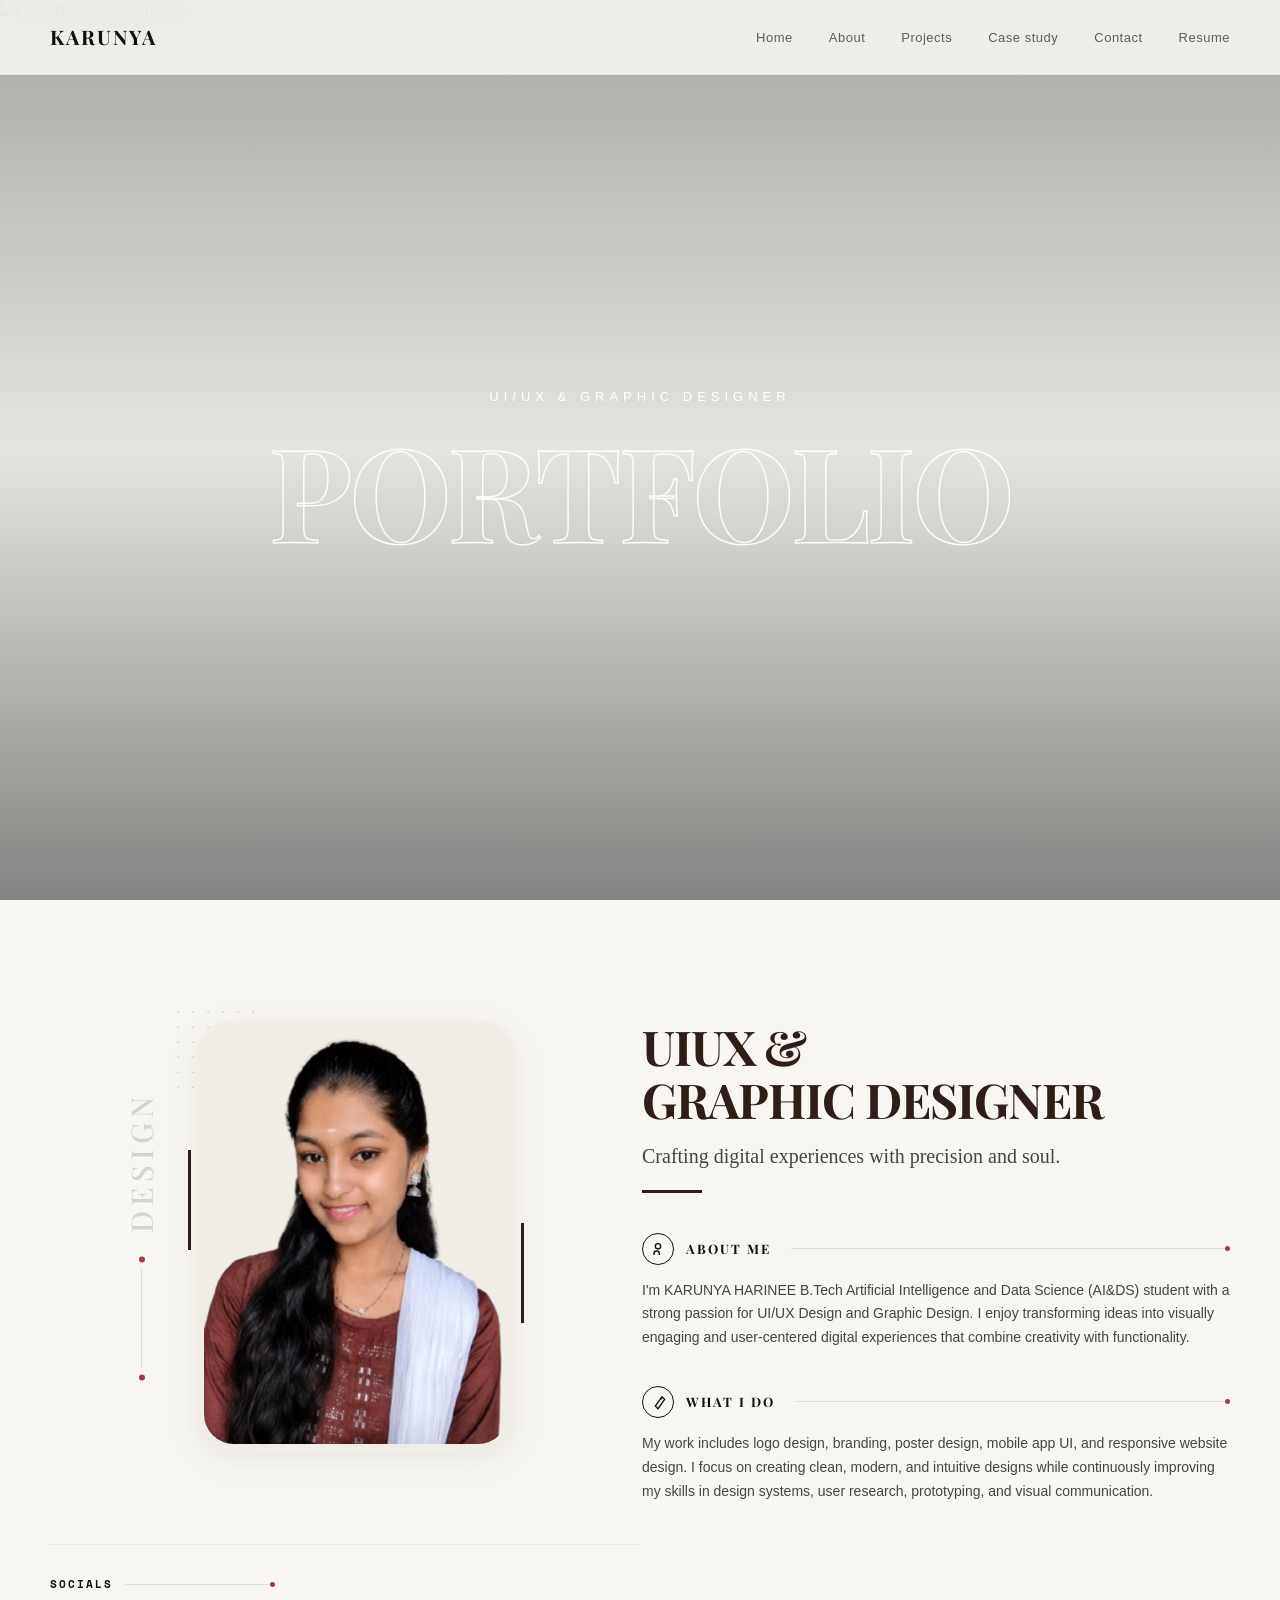
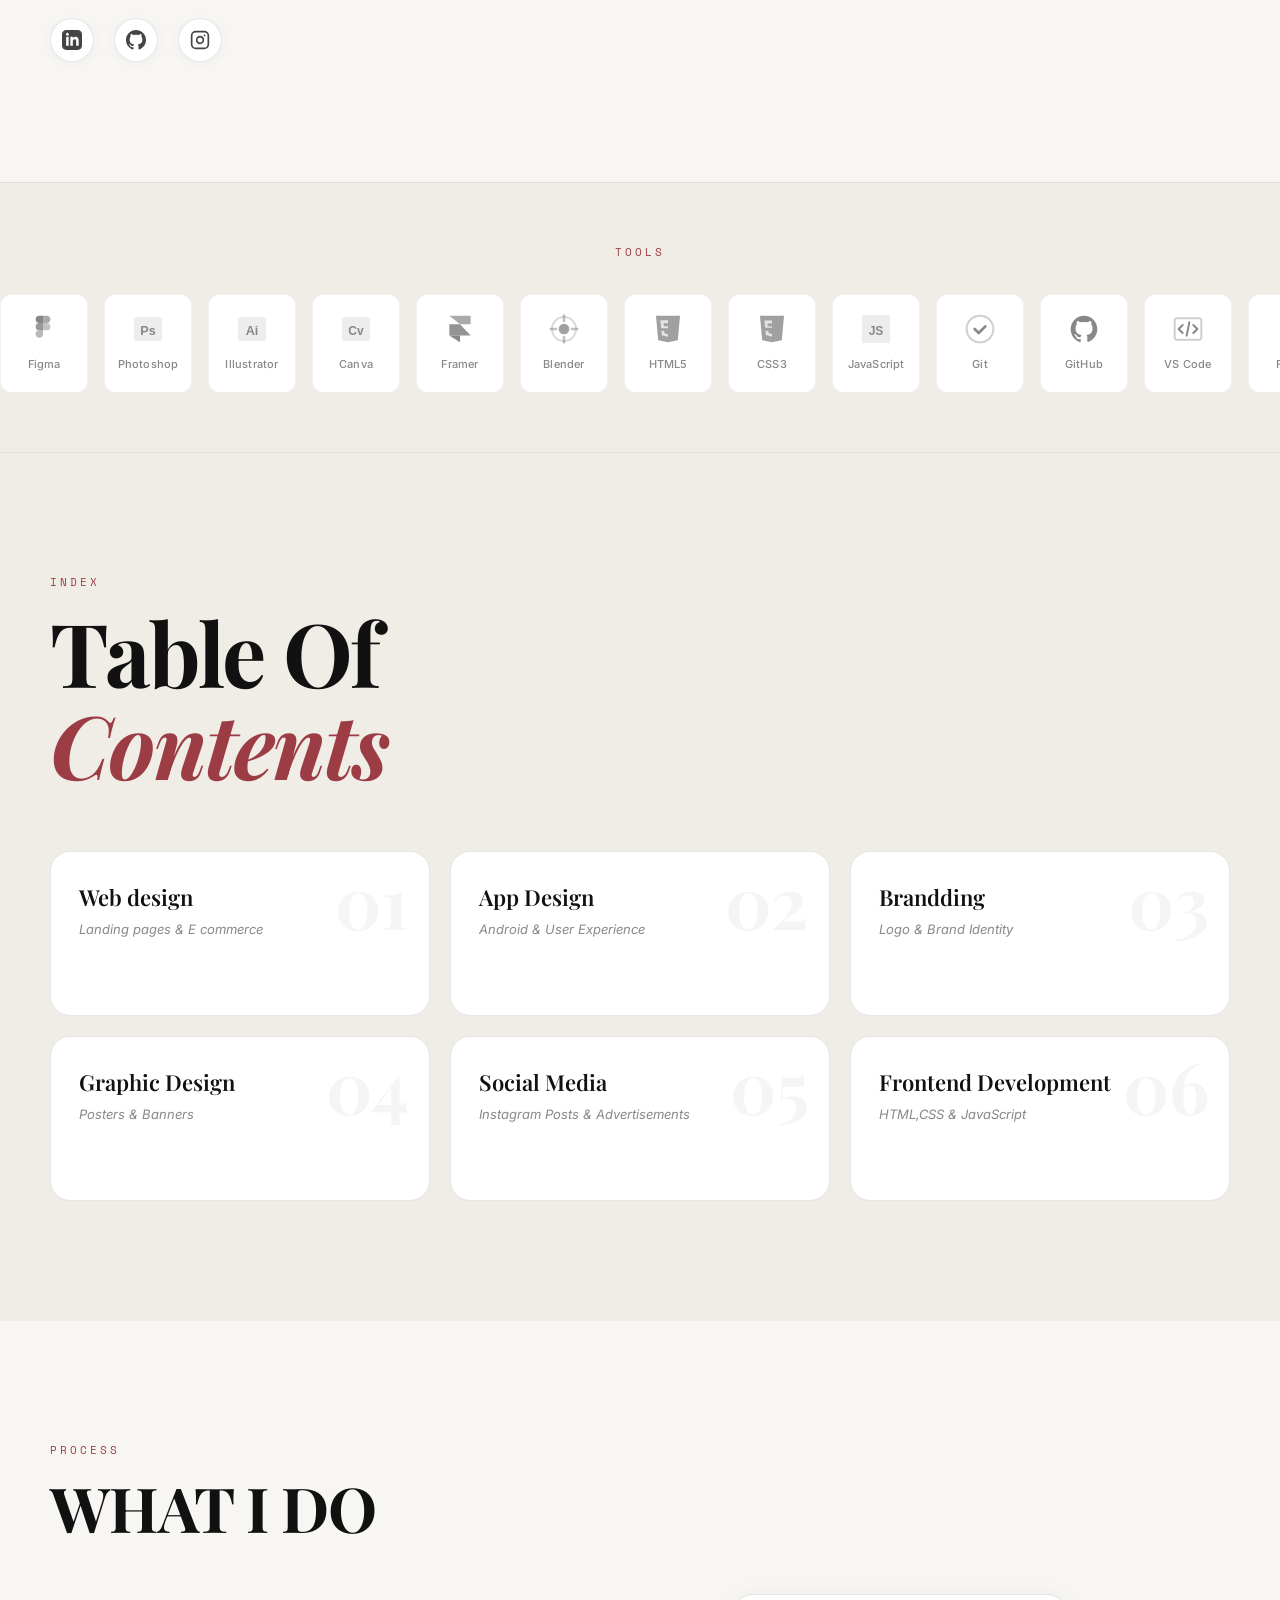
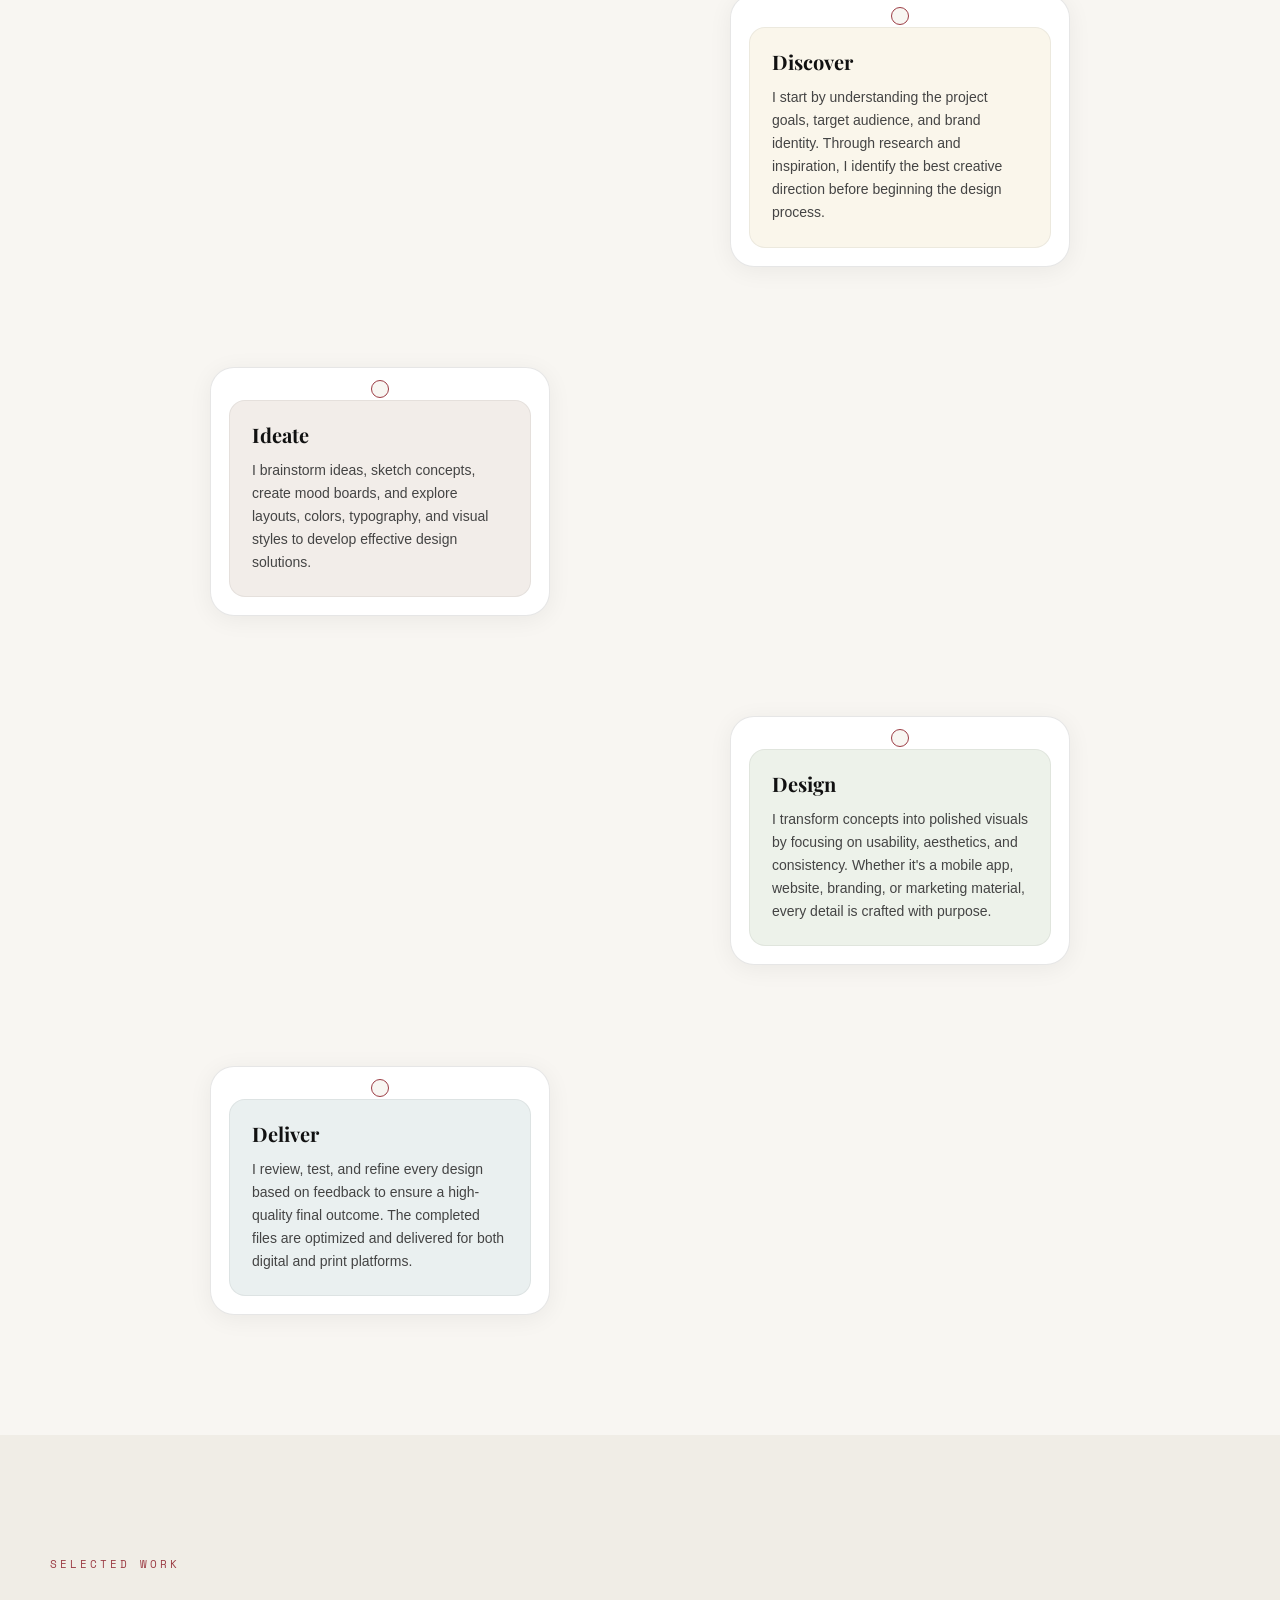
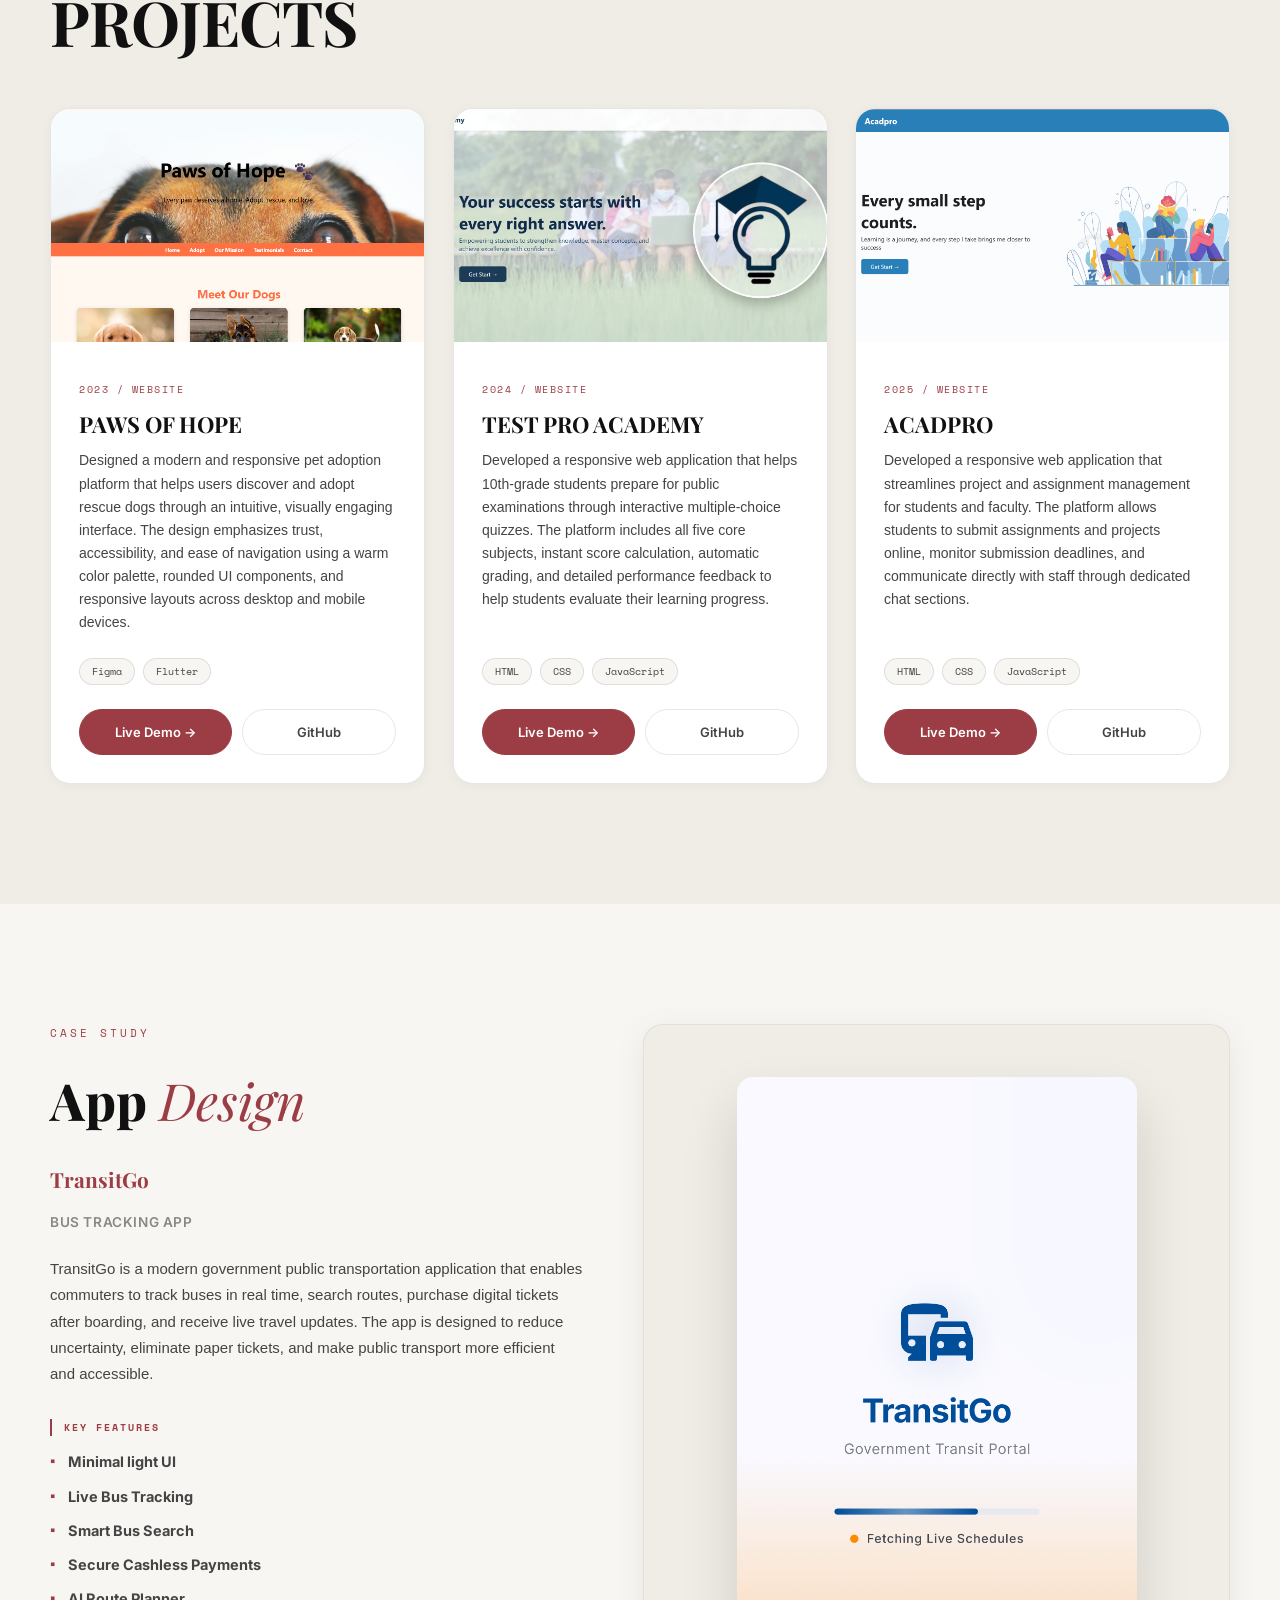
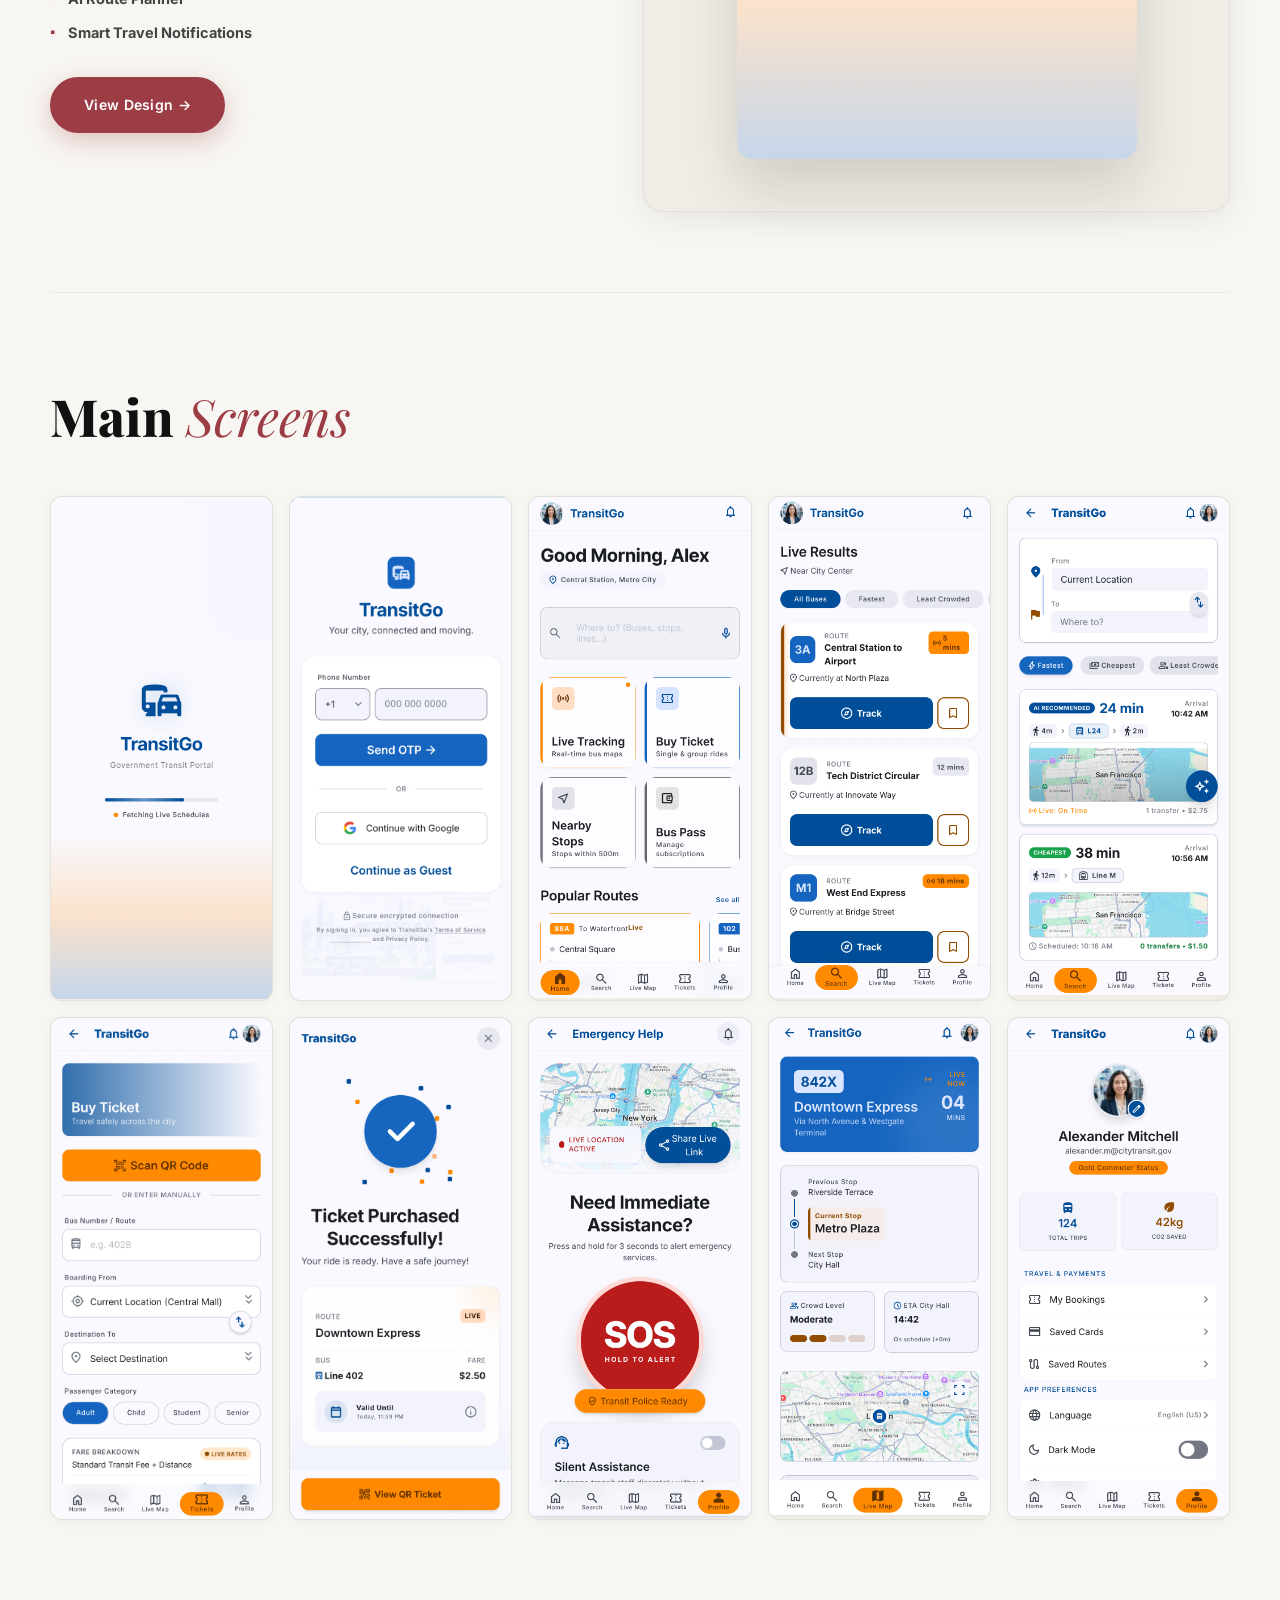
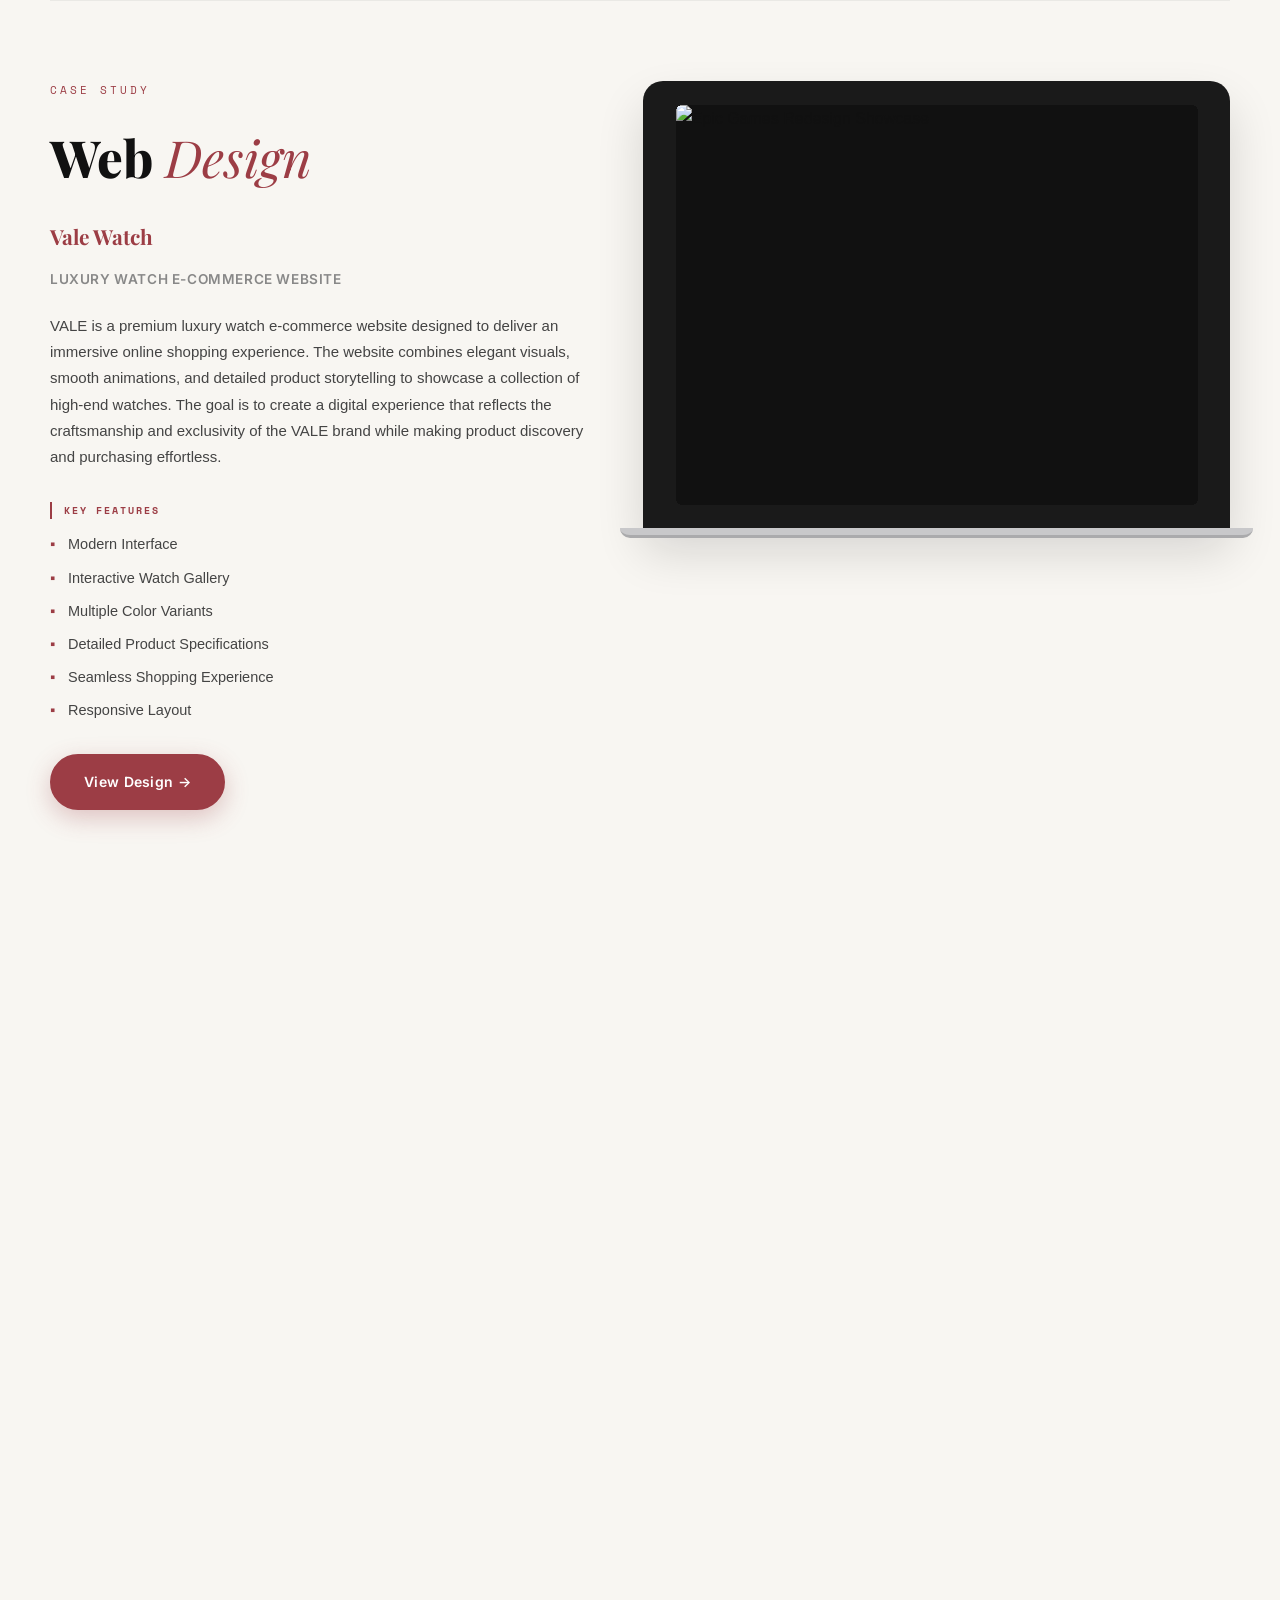
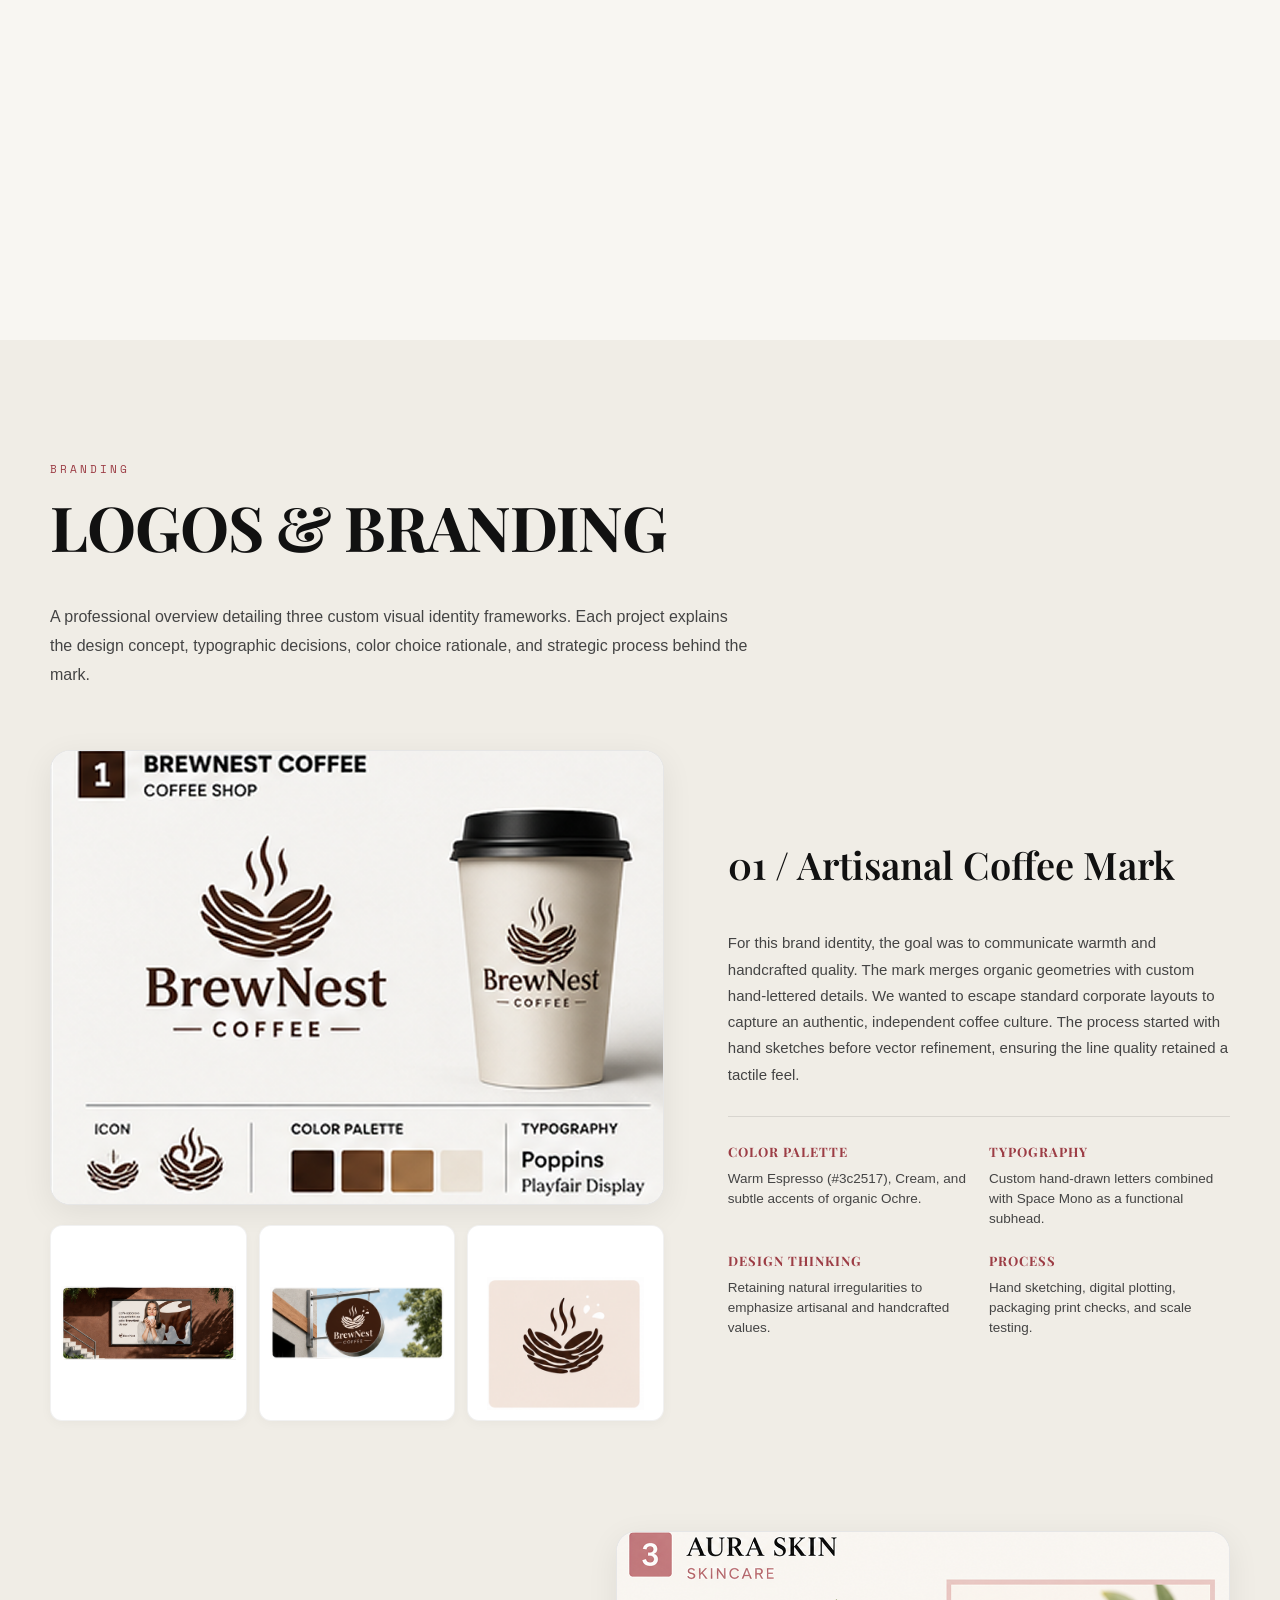
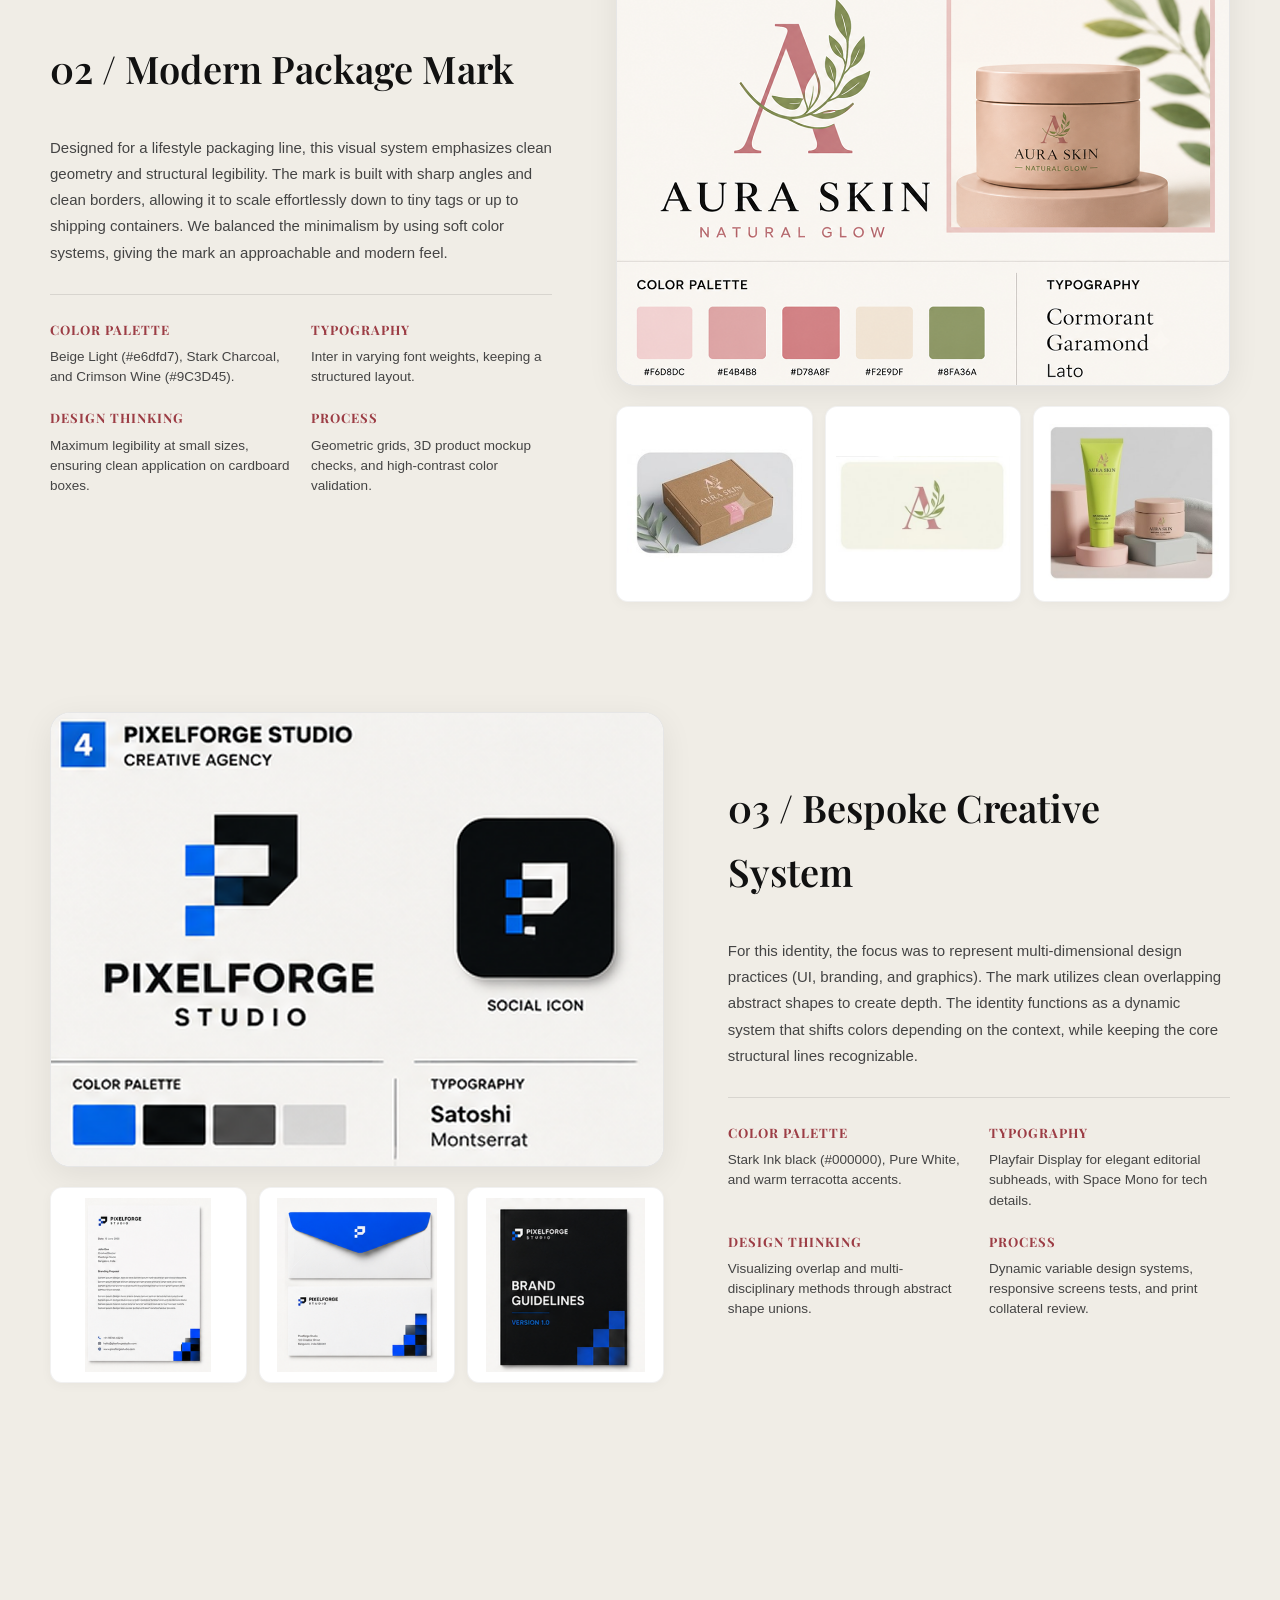
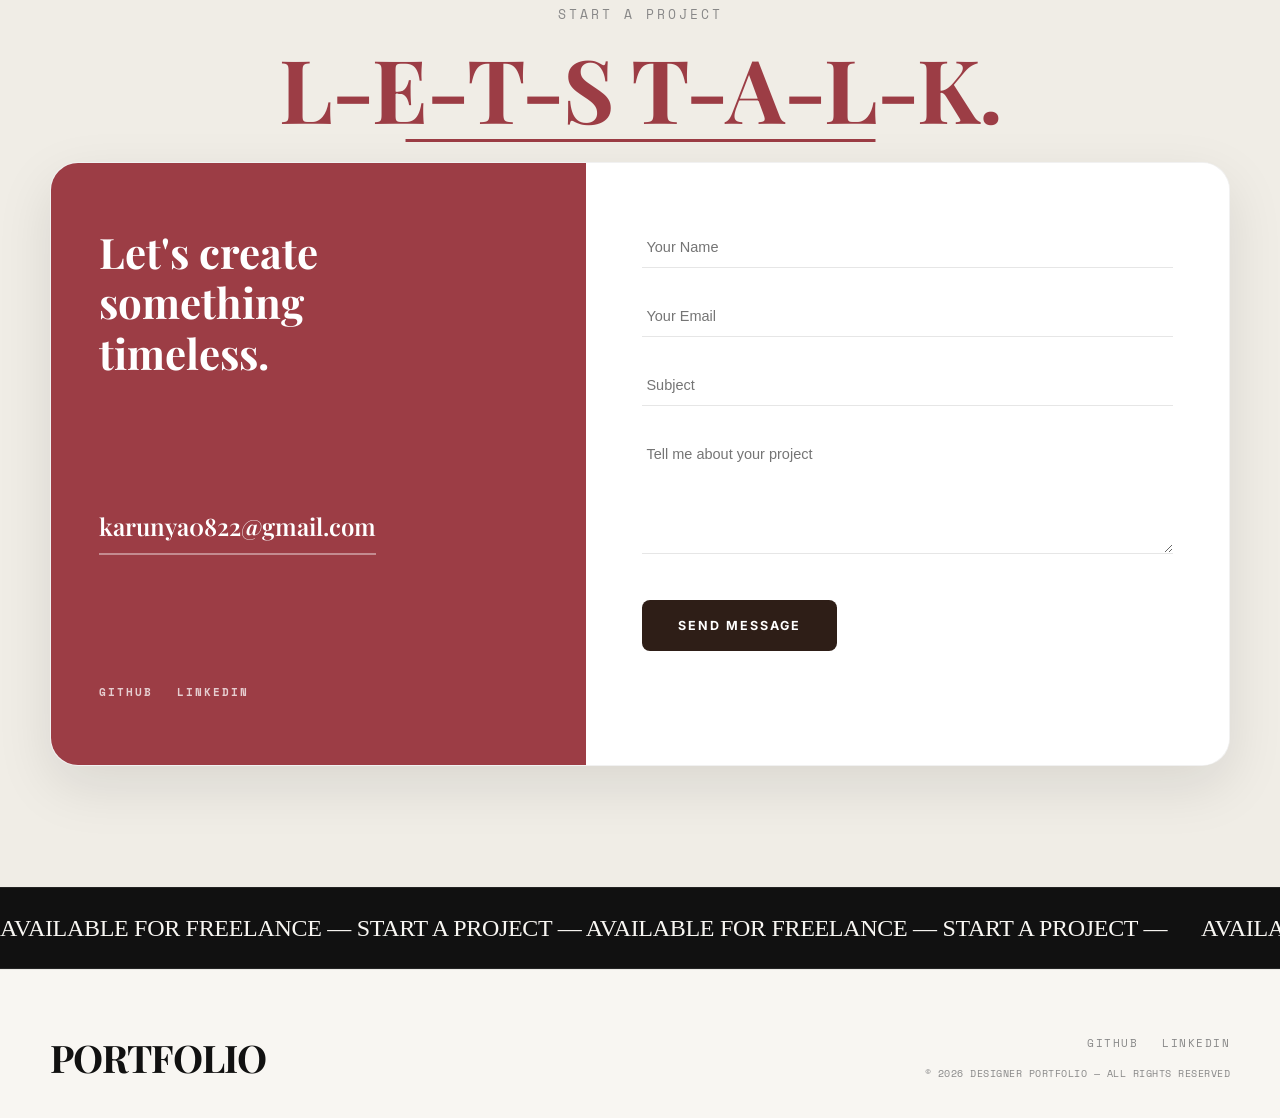
==== index.html @ 9aaba176 "Update index.html" ====
<!DOCTYPE html>
<html lang="en">

<head>
  <meta charset="utf-8" />
  <meta name="viewport" content="width=device-width, initial-scale=1.0" />
  <title>UI/UX &amp; Graphic Designer Portfolio — Karunya</title>
  <meta name="description"
    content="Premium portfolio of Karunya — UI/UX design, branding, graphic design, and frontend development." />

  <!-- Preconnect to Google Fonts -->
  <link rel="preconnect" href="https://fonts.googleapis.com">
  <link rel="preconnect" href="https://fonts.gstatic.com" crossorigin>

  <!-- Import Fonts -->
  <link
    href="https://fonts.googleapis.com/css2?family=Playfair+Display:ital,wght@0,400..900;1,400..900&family=Inter:wght@300;400;500;600;700&family=Space+Mono:wght@400;700&display=swap"
    rel="stylesheet">

  <!-- Stylesheets -->
  <link rel="stylesheet" href="globals.css">
  <link rel="stylesheet" href="style.css">
</head>

<body>

  <!-- ================= SITE NAVIGATION ================= -->
  <nav class="site-nav" id="siteNav">
    <div class="site-nav__inner">
      <a href="#top" class="site-nav__logo">KARUNYA</a>
      <ul class="site-nav__links" id="siteNavLinks">
        <li><a href="#top">Home</a></li>
        <li><a href="#about">About</a></li>
        <li><a href="#projects">Projects</a></li>
        <li><a href="#case-studies">Case study</a></li>
        <li><a href="#contact">Contact</a></li>
        <li><a href="#" id="resumeLink">Resume</a></li>
      </ul>
      <button class="site-nav__toggle" id="siteNavToggle" aria-label="Toggle navigation" aria-expanded="false"
        aria-controls="siteNavLinks">
        <span></span>
        <span></span>
        <span></span>
      </button>
    </div>
  </nav>

  <!-- ================= HERO SECTION ================= -->
  <section class="hero" id="top">
    <div class="hero__overlay"></div>
    <picture>
      <source media="(max-width: 768px)" srcset="pic/pic 2.png">
      <img class="hero__photo" src="pic/top(2).jpg" alt="Hero Background Image" />
    </picture>
    <div class="hero__content">
      <div class="hero__eyebrow">UI/UX &amp; Graphic Designer</div>
      <h1 class="hero__title">PORTFOLIO</h1>
    </div>
  </section>

  <!-- ================= ABOUT ME SECTION ================= -->
  <section class="about" id="about">
    <div class="wrap">
      <div class="about__grid-new">
        
        <!-- Left Side: Photo + vertical text design + dotted grid decorations -->
        <div class="about__left-col scroll-reveal">
          <div class="about__photo-wrapper">
            <!-- Rotated Vertical Text and Line badge -->
            <div class="about__badge-vertical">
              <span class="about__badge-text">DESIGN</span>
              <div class="about__badge-line-wrap">
                <div class="about__badge-dot"></div>
                <div class="about__badge-line"></div>
                <div class="about__badge-dot"></div>
              </div>
            </div>
            <!-- Dotted pattern decorative overlay -->
            <div class="about__decor-dots"></div>
            <!-- The Photo Frame -->
            <div class="about__photo-frame">
              <img class="about__portrait-img" src="pic/image 48.png" alt="Portrait of Karunya" />
              <!-- Accent border overlays -->
              <div class="about__frame-edge about__frame-edge--left"></div>
              <div class="about__frame-edge about__frame-edge--right"></div>
            </div>
          </div>
        </div>

        <!-- Right Side: Content -->
        <div class="about__right-col scroll-reveal">
          <h1 class="about__header-title">UIUX &amp;<br>GRAPHIC DESIGNER</h1>
          <p class="about__header-tagline">Crafting digital experiences with precision and soul.</p>
          <div class="about__title-underline"></div>

          <!-- ABOUT ME Sub block -->
          <div class="about__sub-block">
            <div class="about__sub-header">
              <div class="about__sub-icon">
                <!-- Circular user profile icon svg -->
                <svg viewBox="0 0 24 24" fill="none" stroke="currentColor" stroke-width="2">
                  <circle cx="12" cy="8" r="4"/>
                  <path d="M6 21v-2a4 4 0 0 1 8 0v2"/>
                </svg>
              </div>
              <h3 class="about__sub-title">ABOUT ME</h3>
              <div class="about__sub-line">
                <div class="about__sub-line-dot"></div>
              </div>
            </div>
            <p class="about__sub-text">
              I'm KARUNYA HARINEE B.Tech Artificial Intelligence and Data Science (AI&DS) student with a strong passion for UI/UX
              Design and Graphic Design. I enjoy transforming ideas into visually engaging and user-centered digital
              experiences that combine creativity with functionality.
            </p>
          </div>

          <!-- WHAT I DO Sub block -->
          <div class="about__sub-block">
            <div class="about__sub-header">
              <div class="about__sub-icon">
                <!-- Circular pencil/drafting icon svg -->
                <svg viewBox="0 0 24 24" fill="none" stroke="currentColor" stroke-width="2">
                  <path d="M12 22l-4-4L18 4l4 4L12 22z"/>
                  <path d="M16 6l2 2"/>
                </svg>
              </div>
              <h3 class="about__sub-title">WHAT I DO</h3>
              <div class="about__sub-line">
                <div class="about__sub-line-dot"></div>
              </div>
            </div>
            <p class="about__sub-text">
              My work includes logo design, branding, poster design, mobile app UI, and responsive website design. I focus
              on creating clean, modern, and intuitive designs while continuously improving my skills in design systems,
              user research, prototyping, and visual communication.
            </p>
          </div>
        </div>

      </div>

      <!-- Socials row at the bottom of the section -->
      <div class="about__socials-section scroll-reveal">
        <div class="about__socials-header">
          <span class="about__socials-title">SOCIALS</span>
          <div class="about__socials-line">
            <div class="about__socials-line-dot"></div>
          </div>
        </div>
        <div class="about__socials-icons-grid">
          <!-- LinkedIn SVG -->
          <a class="about__social-icon-btn" href="https://www.linkedin.com/in/karunyaharinee/" target="_blank" rel="noopener" aria-label="LinkedIn">
            <svg viewBox="0 0 24 24" fill="currentColor">
              <path d="M19 0h-14c-2.761 0-5 2.239-5 5v14c0 2.761 2.239 5 5 5h14c2.762 0 5-2.239 5-5v-14c0-2.761-2.238-5-5-5zm-11 19h-3v-11h3v11zm-1.5-12.268c-.966 0-1.75-.79-1.75-1.764s.784-1.764 1.75-1.764 .784.79 1.75 1.764-.783 1.764-1.75 1.764zm13.5 12.268h-3v-5.604c0-3.368-4-3.113-4 0v5.604h-3v-11h3v1.765c1.396-2.586 7-2.777 7 2.476v6.759z"/>
            </svg>
          </a>
          <!-- GitHub SVG -->
          <a class="about__social-icon-btn" href="https://github.com/karunyakumar29" target="_blank" rel="noopener" aria-label="GitHub">
            <svg viewBox="0 0 24 24" fill="currentColor">
              <path d="M12 0c-6.626 0-12 5.373-12 12 0 5.302 3.438 9.8 8.207 11.387.599.111.793-.261.793-.577v-2.234c-3.338.726-4.033-1.416-4.033-1.416-.546-1.387-1.333-1.756-1.333-1.756-1.089-.745.083-.729.083-.729 1.205.084 1.839 1.237 1.839 1.237 1.07 1.834 2.807 1.304 3.492.997.107-.775.418-1.305.762-1.604-2.665-.305-5.467-1.334-5.467-5.931 0-1.311.469-2.381 1.236-3.221-.124-.303-.535-1.524.117-3.176 0 0 1.008-.322 3.301 1.23.957-.266 1.983-.399 3.003-.404 1.02.005 2.047.138 3.006.404 2.291-1.552 3.297-1.23 3.297-1.23.653 1.653.242 2.874.118 3.176.77.84 1.235 1.911 1.235 3.221 0 4.609-2.807 5.624-5.479 5.921.43.372.823 1.102.823 2.222v3.293c0 .319.192.694.801.576 4.765-1.589 8.199-6.086 8.199-11.386 0-6.627-5.373-12-12-12z"/>
            </svg>
          </a>
          <!-- Instagram SVG -->
          <a class="about__social-icon-btn" href="https://instagram.com" target="_blank" rel="noopener" aria-label="Instagram">
            <svg viewBox="0 0 24 24" fill="none" stroke="currentColor" stroke-width="2" stroke-linecap="round" stroke-linejoin="round">
              <rect x="2" y="2" width="20" height="20" rx="5" ry="5"/>
              <path d="M16 11.37A4 4 0 1 1 12.63 8 4 4 0 0 1 16 11.37z"/>
              <line x1="17.5" y1="6.5" x2="17.51" y2="6.5"/>
            </svg>
          </a>
        </div>
      </div>
    </div>
  </section>

  <!-- ================= MOVING SKILLS MARQUEE ================= -->
  <section class="skills-marquee-section">
    <div class="skills-marquee-label">
      <span class="section-eyebrow"> Tools</span>
    </div>
    <div class="skills-marquee" aria-label="Scrolling skills strip">
      <div class="skills-marquee__track">
        <!-- Set 1 -->
        <div class="skill-item">
          <span class="skill-item__icon">
            <svg viewBox="0 0 24 24">
              <path d="M8.5 2A2.75 2.75 0 0 0 5.75 4.75 2.75 2.75 0 0 0 8.5 7.5h2.75V2H8.5Z" fill="currentColor" />
              <path d="M11.25 2h2.75a2.75 2.75 0 1 1 0 5.5h-2.75V2Z" fill="currentColor" opacity=".7" />
              <path d="M5.75 10.25A2.75 2.75 0 0 1 8.5 7.5h2.75v5.5H8.5a2.75 2.75 0 0 1-2.75-2.75Z" fill="currentColor"
                opacity=".85" />
              <path d="M11.25 7.5h2.75a2.75 2.75 0 1 1 0 5.5h-2.75V7.5Z" fill="currentColor" opacity=".5" />
              <path d="M5.75 15.75A2.75 2.75 0 0 1 8.5 13h2.75v2.75a2.75 2.75 0 1 1-5.5 0Z" fill="currentColor"
                opacity=".6" />
            </svg>
          </span>
          <span class="skill-item__name">Figma</span>
        </div>
        <div class="skill-item">
          <span class="skill-item__icon">
            <svg viewBox="0 0 24 24">
              <rect x="1.5" y="3" width="21" height="18" rx="2.4" fill="currentColor" opacity=".15" /><text x="12"
                y="16.5" text-anchor="middle" font-family="Arial,sans-serif" font-weight="700" font-size="9.5"
                fill="currentColor">Ps</text>
            </svg>
          </span>
          <span class="skill-item__name">Photoshop</span>
        </div>
        <div class="skill-item">
          <span class="skill-item__icon">
            <svg viewBox="0 0 24 24">
              <rect x="1.5" y="3" width="21" height="18" rx="2.4" fill="currentColor" opacity=".15" /><text x="12"
                y="16.5" text-anchor="middle" font-family="Arial,sans-serif" font-weight="700" font-size="9.5"
                fill="currentColor">Ai</text>
            </svg>
          </span>
          <span class="skill-item__name">Illustrator</span>
        </div>
        <div class="skill-item">
          <span class="skill-item__icon">
            <svg viewBox="0 0 24 24">
              <rect x="1.5" y="3" width="21" height="18" rx="2.4" fill="currentColor" opacity=".15" /><text x="12"
                y="16.5" text-anchor="middle" font-family="Arial,sans-serif" font-weight="700" font-size="9"
                fill="currentColor">Cv</text>
            </svg>
          </span>
          <span class="skill-item__name">Canva</span>
        </div>
        <div class="skill-item">
          <span class="skill-item__icon">
            <svg viewBox="0 0 24 24">
              <path d="M4 2h16v6.4H12L4 2Z" fill="currentColor" opacity=".7" />
              <path d="M4 8.4h8l8 8.4H4V8.4Z" fill="currentColor" opacity=".9" />
              <path d="M4 16.8h8V22l-8-5.2Z" fill="currentColor" />
            </svg>
          </span>
          <span class="skill-item__name">Framer</span>
        </div>
        <div class="skill-item">
          <span class="skill-item__icon">
            <svg viewBox="0 0 24 24">
              <circle cx="12" cy="12" r="4" fill="currentColor" opacity=".8" />
              <path d="M12 2v4M12 18v4M2 12h4M18 12h4" stroke="currentColor" stroke-width="2" stroke-linecap="round"
                opacity=".5" />
              <circle cx="12" cy="12" r="9" stroke="currentColor" stroke-width="1.5" fill="none" opacity=".3" />
            </svg>
          </span>
          <span class="skill-item__name">Blender</span>
        </div>
        <div class="skill-item">
          <span class="skill-item__icon">
            <svg viewBox="0 0 24 24">
              <path d="M3 2h18l-1.64 18.4L12 22l-7.36-1.6L3 2Z" fill="currentColor" opacity=".8" />
              <path d="M12 9.9H8.9l-.2-2.3H12V5.4H6.3l.55 6.1H12V9.9Z" fill="white" opacity=".7" />
              <path d="M12 15.85 9.4 15.1l-.16-1.85H7l.3 3.35 4.7 1.3v-2.05Z" fill="white" opacity=".7" />
            </svg>
          </span>
          <span class="skill-item__name">HTML5</span>
        </div>
        <div class="skill-item">
          <span class="skill-item__icon">
            <svg viewBox="0 0 24 24">
              <path d="M3 2h18l-1.64 18.4L12 22l-7.36-1.6L3 2Z" fill="currentColor" opacity=".8" />
              <path d="M12 9.85H8.75l-.18-2.05H12V5.6H6.35l.5 5.5H12V9.85Z" fill="white" opacity=".7" />
              <path d="M12 15.75 9.5 15.05l-.15-1.7H7.1l.28 3.15 4.62 1.3v-2.05Z" fill="white" opacity=".7" />
            </svg>
          </span>
          <span class="skill-item__name">CSS3</span>
        </div>
        <div class="skill-item">
          <span class="skill-item__icon">
            <svg viewBox="0 0 24 24">
              <rect x="1.5" y="1.5" width="21" height="21" fill="currentColor" opacity=".15" /><text x="12" y="16.3"
                text-anchor="middle" font-family="Arial,sans-serif" font-weight="700" font-size="9"
                fill="currentColor">JS</text>
            </svg>
          </span>
          <span class="skill-item__name">JavaScript</span>
        </div>
        <div class="skill-item">
          <span class="skill-item__icon">
            <svg viewBox="0 0 24 24">
              <circle cx="12" cy="12" r="10" stroke="currentColor" stroke-width="1.5" fill="none" opacity=".4" />
              <path d="M8 12l3 3 5-5" stroke="currentColor" stroke-width="2" stroke-linecap="round"
                stroke-linejoin="round" fill="none" />
            </svg>
          </span>
          <span class="skill-item__name">Git</span>
        </div>
        <div class="skill-item">
          <span class="skill-item__icon">
            <svg viewBox="0 0 24 24">
              <path
                d="M12 2C6.48 2 2 6.58 2 12.2c0 4.5 2.87 8.32 6.84 9.67.5.1.68-.22.68-.49v-1.9c-2.78.62-3.37-1.36-3.37-1.36-.46-1.2-1.11-1.52-1.11-1.52-.91-.64.07-.63.07-.63 1 .07 1.53 1.05 1.53 1.05.9 1.57 2.36 1.12 2.94.86.09-.66.35-1.12.63-1.38-2.22-.26-4.56-1.14-4.56-5.06 0-1.12.39-2.03 1.03-2.75-.1-.26-.45-1.31.1-2.72 0 0 .84-.27 2.75 1.05a9.36 9.36 0 0 1 5 0c1.9-1.32 2.75-1.05 2.75-1.05.55 1.41.2 2.46.1 2.72.64.72 1.03 1.63 1.03 2.75 0 3.93-2.35 4.8-4.58 5.05.36.32.68.94.68 1.9v2.82c0 .27.18.6.69.49A10.02 10.02 0 0 0 22 12.2C22 6.58 17.52 2 12 2Z"
                fill="currentColor" />
            </svg>
          </span>
          <span class="skill-item__name">GitHub</span>
        </div>
        <div class="skill-item">
          <span class="skill-item__icon">
            <svg viewBox="0 0 24 24">
              <rect x="2" y="4" width="20" height="16" rx="2" stroke="currentColor" stroke-width="1.5" fill="none"
                opacity=".4" />
              <path d="M8 9l-3 3 3 3M16 9l3 3-3 3M11 17l2-10" stroke="currentColor" stroke-width="1.5"
                stroke-linecap="round" stroke-linejoin="round" fill="none" />
            </svg>
          </span>
          <span class="skill-item__name">VS Code</span>
        </div>
        <!-- Duplicated Set for seamless loop -->
        <div class="skill-item">
          <span class="skill-item__icon">
            <svg viewBox="0 0 24 24">
              <path d="M8.5 2A2.75 2.75 0 0 0 5.75 4.75 2.75 2.75 0 0 0 8.5 7.5h2.75V2H8.5Z" fill="currentColor" />
              <path d="M11.25 2h2.75a2.75 2.75 0 1 1 0 5.5h-2.75V2Z" fill="currentColor" opacity=".7" />
              <path d="M5.75 10.25A2.75 2.75 0 0 1 8.5 7.5h2.75v5.5H8.5a2.75 2.75 0 0 1-2.75-2.75Z" fill="currentColor"
                opacity=".85" />
              <path d="M11.25 7.5h2.75a2.75 2.75 0 1 1 0 5.5h-2.75V7.5Z" fill="currentColor" opacity=".5" />
              <path d="M5.75 15.75A2.75 2.75 0 0 1 8.5 13h2.75v2.75a2.75 2.75 0 1 1-5.5 0Z" fill="currentColor"
                opacity=".6" />
            </svg>
          </span>
          <span class="skill-item__name">Figma</span>
        </div>
        <div class="skill-item">
          <span class="skill-item__icon">
            <svg viewBox="0 0 24 24">
              <rect x="1.5" y="3" width="21" height="18" rx="2.4" fill="currentColor" opacity=".15" /><text x="12"
                y="16.5" text-anchor="middle" font-family="Arial,sans-serif" font-weight="700" font-size="9.5"
                fill="currentColor">Ps</text>
            </svg>
          </span>
          <span class="skill-item__name">Photoshop</span>
        </div>
        <div class="skill-item">
          <span class="skill-item__icon">
            <svg viewBox="0 0 24 24">
              <rect x="1.5" y="3" width="21" height="18" rx="2.4" fill="currentColor" opacity=".15" /><text x="12"
                y="16.5" text-anchor="middle" font-family="Arial,sans-serif" font-weight="700" font-size="9.5"
                fill="currentColor">Ai</text>
            </svg>
          </span>
          <span class="skill-item__name">Illustrator</span>
        </div>
        <div class="skill-item">
          <span class="skill-item__icon">
            <svg viewBox="0 0 24 24">
              <rect x="1.5" y="3" width="21" height="18" rx="2.4" fill="currentColor" opacity=".15" /><text x="12"
                y="16.5" text-anchor="middle" font-family="Arial,sans-serif" font-weight="700" font-size="9"
                fill="currentColor">Cv</text>
            </svg>
          </span>
          <span class="skill-item__name">Canva</span>
        </div>
        <div class="skill-item">
          <span class="skill-item__icon">
            <svg viewBox="0 0 24 24">
              <path d="M4 2h16v6.4H12L4 2Z" fill="currentColor" opacity=".7" />
              <path d="M4 8.4h8l8 8.4H4V8.4Z" fill="currentColor" opacity=".9" />
              <path d="M4 16.8h8V22l-8-5.2Z" fill="currentColor" />
            </svg>
          </span>
          <span class="skill-item__name">Framer</span>
        </div>
        <div class="skill-item">
          <span class="skill-item__icon">
            <svg viewBox="0 0 24 24">
              <circle cx="12" cy="12" r="4" fill="currentColor" opacity=".8" />
              <path d="M12 2v4M12 18v4M2 12h4M18 12h4" stroke="currentColor" stroke-width="2" stroke-linecap="round"
                opacity=".5" />
              <circle cx="12" cy="12" r="9" stroke="currentColor" stroke-width="1.5" fill="none" opacity=".3" />
            </svg>
          </span>
          <span class="skill-item__name">Blender</span>
        </div>
        <div class="skill-item">
          <span class="skill-item__icon">
            <svg viewBox="0 0 24 24">
              <path d="M3 2h18l-1.64 18.4L12 22l-7.36-1.6L3 2Z" fill="currentColor" opacity=".8" />
              <path d="M12 9.9H8.9l-.2-2.3H12V5.4H6.3l.55 6.1H12V9.9Z" fill="white" opacity=".7" />
              <path d="M12 15.85 9.4 15.1l-.16-1.85H7l.3 3.35 4.7 1.3v-2.05Z" fill="white" opacity=".7" />
            </svg>
          </span>
          <span class="skill-item__name">HTML5</span>
        </div>
        <div class="skill-item">
          <span class="skill-item__icon">
            <svg viewBox="0 0 24 24">
              <path d="M3 2h18l-1.64 18.4L12 22l-7.36-1.6L3 2Z" fill="currentColor" opacity=".8" />
              <path d="M12 9.85H8.75l-.18-2.05H12V5.6H6.35l.5 5.5H12V9.85Z" fill="white" opacity=".7" />
              <path d="M12 15.75 9.5 15.05l-.15-1.7H7.1l.28 3.15 4.62 1.3v-2.05Z" fill="white" opacity=".7" />
            </svg>
          </span>
          <span class="skill-item__name">CSS3</span>
        </div>
        <div class="skill-item">
          <span class="skill-item__icon">
            <svg viewBox="0 0 24 24">
              <rect x="1.5" y="1.5" width="21" height="21" fill="currentColor" opacity=".15" /><text x="12" y="16.3"
                text-anchor="middle" font-family="Arial,sans-serif" font-weight="700" font-size="9"
                fill="currentColor">JS</text>
            </svg>
          </span>
          <span class="skill-item__name">JavaScript</span>
        </div>
        <div class="skill-item">
          <span class="skill-item__icon">
            <svg viewBox="0 0 24 24">
              <circle cx="12" cy="12" r="10" stroke="currentColor" stroke-width="1.5" fill="none" opacity=".4" />
              <path d="M8 12l3 3 5-5" stroke="currentColor" stroke-width="2" stroke-linecap="round"
                stroke-linejoin="round" fill="none" />
            </svg>
          </span>
          <span class="skill-item__name">Git</span>
        </div>
        <div class="skill-item">
          <span class="skill-item__icon">
            <svg viewBox="0 0 24 24">
              <path
                d="M12 2C6.48 2 2 6.58 2 12.2c0 4.5 2.87 8.32 6.84 9.67.5.1.68-.22.68-.49v-1.9c-2.78.62-3.37-1.36-3.37-1.36-.46-1.2-1.11-1.52-1.11-1.52-.91-.64.07-.63.07-.63 1 .07 1.53 1.05 1.53 1.05.9 1.57 2.36 1.12 2.94.86.09-.66.35-1.12.63-1.38-2.22-.26-4.56-1.14-4.56-5.06 0-1.12.39-2.03 1.03-2.75-.1-.26-.45-1.31.1-2.72 0 0 .84-.27 2.75 1.05a9.36 9.36 0 0 1 5 0c1.9-1.32 2.75-1.05 2.75-1.05.55 1.41.2 2.46.1 2.72.64.72 1.03 1.63 1.03 2.75 0 3.93-2.35 4.8-4.58 5.05.36.32.68.94.68 1.9v2.82c0 .27.18.6.69.49A10.02 10.02 0 0 0 22 12.2C22 6.58 17.52 2 12 2Z"
                fill="currentColor" />
            </svg>
          </span>
          <span class="skill-item__name">GitHub</span>
        </div>
        <div class="skill-item">
          <span class="skill-item__icon">
            <svg viewBox="0 0 24 24">
              <rect x="2" y="4" width="20" height="16" rx="2" stroke="currentColor" stroke-width="1.5" fill="none"
                opacity=".4" />
              <path d="M8 9l-3 3 3 3M16 9l3 3-3 3M11 17l2-10" stroke="currentColor" stroke-width="1.5"
                stroke-linecap="round" stroke-linejoin="round" fill="none" />
            </svg>
          </span>
          <span class="skill-item__name">VS Code</span>
        </div>
      </div>
    </div>
  </section>

  <!-- ================= TABLE OF CONTENTS SECTION ================= -->
  <section class="contents-section" id="contents">
    <div class="wrap">
      <div class="contents__header scroll-reveal">
        <span class="section-eyebrow">Index</span>
        <h2 class="contents__title">Table Of<br><em>Contents</em></h2>
      </div>
      <div class="contents__grid">
        <div class="contents-card scroll-reveal reveal-delay-1">
          <span class="contents-card__num">01</span>
          <div class="contents-card__body">
            <h3 class="contents-card__title">Web design</h3>
            <p class="contents-card__sub"><em>Landing pages &amp; E commerce</em></p>
          </div>
          <div class="contents-card__arrow">→</div>
        </div>
        <div class="contents-card scroll-reveal reveal-delay-2">
          <span class="contents-card__num">02</span>
          <div class="contents-card__body">
            <h3 class="contents-card__title">App Design</h3>
            <p class="contents-card__sub"><em>Android &amp; User Experience</em></p>
          </div>
          <div class="contents-card__arrow">→</div>
        </div>
        <div class="contents-card scroll-reveal reveal-delay-3">
          <span class="contents-card__num">03</span>
          <div class="contents-card__body">
            <h3 class="contents-card__title">Brandding</h3>
            <p class="contents-card__sub"><em>Logo &amp; Brand Identity</em></p>
          </div>
          <div class="contents-card__arrow">→</div>
        </div>
        <div class="contents-card scroll-reveal reveal-delay-4">
          <span class="contents-card__num">04</span>
          <div class="contents-card__body">
            <h3 class="contents-card__title">Graphic Design</h3>
            <p class="contents-card__sub"><em>Posters &amp; Banners</em></p>
          </div>
          <div class="contents-card__arrow">→</div>
        </div>
        <div class="contents-card scroll-reveal reveal-delay-1">
          <span class="contents-card__num">05</span>
          <div class="contents-card__body">
            <h3 class="contents-card__title">Social Media</h3>
            <p class="contents-card__sub"><em> Instagram Posts  &amp; Advertisements</em></p>
          </div>
          <div class="contents-card__arrow">→</div>
        </div>
        <div class="contents-card scroll-reveal reveal-delay-2">
          <span class="contents-card__num">06</span>
          <div class="contents-card__body">
            <h3 class="contents-card__title">Frontend Development</h3>
            <p class="contents-card__sub"><em>HTML,CSS  &amp; JavaScript </em></p>
          </div>
          <div class="contents-card__arrow">→</div>
        </div>
      </div>
    </div>
  </section>



  <!-- ================= WHAT I DO SECTION ================= -->
  <section class="whatido" id="what-i-do">
    <div class="wrap">
      <span class="section-eyebrow">Process</span>
      <h2 class="section-label">WHAT I DO</h2>
      <div class="whatido__container">
        <!-- Dotted connection line -->
        <svg class="dotted-path-svg">
          <path id="dottedPath" fill="none" stroke="#9C3D45" stroke-width="2" stroke-linecap="round"
            stroke-linejoin="round" stroke-dasharray="6,8" />
        </svg>

        <div class="whatido__grid">
          <div class="whatido__card scroll-reveal reveal-delay-1">
            <div class="whatido__card-bullet"></div>
            <div class="whatido__card-inner whatido__card-inner--define">
              <h3>Discover</h3>
              <p>I start by understanding the project goals, target audience, and brand identity. Through research and inspiration, I identify the best creative direction before beginning the design process.</p>
            </div>
          </div>

          <div class="whatido__card scroll-reveal reveal-delay-2">
            <div class="whatido__card-bullet"></div>
            <div class="whatido__card-inner whatido__card-inner--interface">
              <h3>Ideate</h3>
              <p>I brainstorm ideas, sketch concepts, create mood boards, and explore layouts, colors, typography, and visual styles to develop effective design solutions.</p>
            </div>
          </div>

          <div class="whatido__card scroll-reveal reveal-delay-3">
            <div class="whatido__card-bullet"></div>
            <div class="whatido__card-inner whatido__card-inner--visuals">
              <h3>Design</h3>
              <p>I transform concepts into polished visuals by focusing on usability, aesthetics, and consistency. Whether it's a mobile app, website, branding, or marketing material, every detail is crafted with purpose.</p>
            </div>
          </div>

          <div class="whatido__card scroll-reveal reveal-delay-4">
            <div class="whatido__card-bullet"></div>
            <div class="whatido__card-inner whatido__card-inner--identity">
              <h3>Deliver</h3>
              <p>I review, test, and refine every design based on feedback to ensure a high-quality final outcome. The completed files are optimized and delivered for both digital and print platforms.</p>
            </div>
          </div>
        </div>
      </div>
    </div>
  </section>

  <!-- ================= PROJECTS SECTION ================= -->
  <section class="projects" id="projects">
    <div class="wrap">
      <span class="section-eyebrow">Selected Work</span>
      <h2 class="section-label">PROJECTS</h2>
      <div class="projects__grid">

        <!-- PROJECT 1 -->
        <article class="project-card scroll-reveal">
          <div class="project-card__img-wrap">
            <img src="pic/dog.png" alt="Kinetik Digital Mockup" />
          </div>
          <div class="project-card__body">
            <div class="project-card__meta">
              <span class="project-card__tag">2023 / Website</span>
            </div>
            <h3 class="project-card__title">PAWS OF HOPE</h3>
            <p class="project-card__desc">Designed a modern and responsive pet adoption platform that helps users
              discover and adopt rescue dogs through an intuitive, visually engaging interface. The design emphasizes
              trust, accessibility, and ease of navigation using a warm color palette, rounded UI components, and
              responsive layouts across desktop and mobile devices.</p>
            <div class="project-card__tech">
              <span>Figma</span>
              <span>Flutter</span>
            </div>
            <div class="project-card__actions">
              <a href="https://my-web-e1rr.vercel.app/" class="project-card__btn project-card__btn--primary">Live Demo
                →</a>
              <a href="https://github.com/karunyakumar29/my-web" class="project-card__btn project-card__btn--ghost">GitHub</a>
            </div>
          </div>
        </article>

        <!-- PROJECT 2 -->
        <article class="project-card scroll-reveal">
          <div class="project-card__img-wrap">
            <img src="pic/mcq.png" alt="Test Pro Academy Mockup" />
          </div>
          <div class="project-card__body">
            <div class="project-card__meta">
              <span class="project-card__tag">2024 / Website</span>
            </div>
            <h3 class="project-card__title">TEST PRO ACADEMY</h3>
            <p class="project-card__desc">Developed a responsive web application that helps 10th-grade students prepare
              for public examinations through interactive multiple-choice quizzes. The platform includes all five core
              subjects, instant score calculation, automatic grading, and detailed performance feedback to help students
              evaluate their learning progress.</p>
            <div class="project-card__tech">
              <span>HTML</span>
              <span>CSS</span>
              <span>JavaScript</span>
            </div>
            <div class="project-card__actions">
              <a href="https://test-pro-accademy.vercel.app/" class="project-card__btn project-card__btn--primary">Live
                Demo →</a>
              <a href="https://github.com/karunyakumar29/test-pro-accademy" class="project-card__btn project-card__btn--ghost">GitHub</a>
            </div>
          </div>
        </article>

        <!-- PROJECT 3 -->
        <article class="project-card scroll-reveal">
          <div class="project-card__img-wrap">
            <img src="pic/b.png" alt="AcadPro Mockup" />
          </div>
          <div class="project-card__body">
            <div class="project-card__meta">
              <span class="project-card__tag">2025 / Website</span>
            </div>
            <h3 class="project-card__title">ACADPRO</h3>
            <p class="project-card__desc">Developed a responsive web application that streamlines project and assignment
              management for students and faculty. The platform allows students to submit assignments and projects
              online, monitor submission deadlines, and communicate directly with staff through dedicated chat
              sections.</p>
            <div class="project-card__tech">
              <span>HTML</span>
              <span>CSS</span>
              <span>JavaScript</span>
            </div>
            <div class="project-card__actions">
              <a href="https://my-app-omega-puce-55.vercel.app/"
                class="project-card__btn project-card__btn--primary">Live Demo →</a>
              <a href="https://github.com/karunyakumar29/my.app" class="project-card__btn project-card__btn--ghost">GitHub</a>
            </div>
          </div>
        </article>
      </div>
    </div>
  </section>


  <main class="portfolio-container">

    <!-- APP DESIGN SECTION (POPPY) -->
    <section class="cs-section" id="case-studies">
      <div class="cs-split">
        <div class="cs-info">
          <span class="section-eyebrow">Case Study</span>
          <h2 class="cs-title">
            App <span class="cs-cursive">Design</span>
          </h2>
          <h3 class="cs-client">TransitGo</h3>
          <p class="cs-subtitle">BUS TRACKING APP</p>
          <p class="cs-desc">
           TransitGo is a modern government public transportation application that enables commuters to track buses in real time, search routes, purchase digital tickets after boarding, and receive live travel updates. The app is designed to reduce uncertainty, eliminate paper tickets, and make public transport more efficient and accessible.
          </p>
          <div class="cs-features">
            <h4>Key Features</h4>
            <ul>
              <li><strong>Minimal light UI</strong></li>
              <li><strong>Live Bus Tracking</strong></li>
              <li><strong>Smart Bus Search</strong></li>
              <li><strong>Secure Cashless Payments</strong></li>
              <li><strong>AI Route Planner</strong></li>
              <li><strong>Smart Travel Notifications</strong></li>
            </ul>
          </div>
          <a href="#" class="cs-view-btn">View Design →</a>
        </div>

        <div class="cs-visual">
          <div class="hero-mockup-platform">
            <img class="hero-display-img"
              src="pic/top.png"
              alt="Poppy App Mockup">
          </div>
        </div>
      </div>
    </section>

    <!-- GRID MASONRY SECTION -->
    <section class="cs-section grid-section">
      <h2 class="cs-title">
        Main <span class="cs-cursive">Screens</span>
      </h2>
      <div class="screens-masonry">
        <div class="screen-card"><img src="pic/Splash Screen.png" alt="Splash Screen">
        </div>
        <div class="screen-card"><img src="pic/login.png"
            alt="Onboarding Screen"></div>
        <div class="screen-card"><img src="pic/Home Dashboard.png">
        </div>
        <div class="screen-card"><img src="pic/Search Results.png" alt="Home Screen">
        </div>
        <div class="screen-card"><img src="pic/AI Route Planner.png" alt="Movie Screen">
        </div>
        <div class="screen-card"><img src="pic/Buy Ticket.png" alt="TV Screen"></div>
        <div class="screen-card"><img src="pic/Ticket Success.png"
            alt="Categories Screen"></div>
        <div class="screen-card"><img src="pic/Emergency SOS.png"
            alt="Profile Screen"></div>
        <div class="screen-card"><img src="pic/Bus Details.png"
            alt="Checkout Screen"></div>
        <div class="screen-card"><img src="pic/Profile.png"
            alt="Downloads Screen"></div>
      </div>
    </section>

    <!-- WEB DESIGN SECTION (EPIC GAMES) -->
    <section class="cs-section">
      <div class="cs-split">
        <div class="cs-info">
          <span class="section-eyebrow">Case Study</span>
          <h2 class="cs-title">
            Web <span class="cs-cursive">Design</span>
          </h2>
          <h3 class="cs-client">Vale Watch</h3>
          <p class="cs-subtitle">Luxury Watch E-Commerce Website</p>
          <p class="cs-desc">
            VALE is a premium luxury watch e-commerce website designed to deliver an immersive online shopping experience. The website combines elegant visuals, smooth animations, and detailed product storytelling to showcase a collection of high-end watches. The goal is to create a digital experience that reflects the craftsmanship and exclusivity of the VALE brand while making product discovery and purchasing effortless.
          </p>
          <div class="cs-features">
            <h4>Key Features</h4>
            <ul>
              <li>Modern Interface</li>
              <li>Interactive Watch Gallery</li>
              <li>Multiple Color Variants</li>
              <li>Detailed Product Specifications</li>
              <li>Seamless Shopping Experience</li>
              <li>Responsive Layout</li>
            </ul>
          </div>
          <a href="#" class="cs-view-btn">View Design →</a>
        </div>

        <div class="cs-visual">
          <div class="laptop-container">
            <div class="laptop-screen-bezel">
              <div class="laptop-scroll-viewport">
                <img id="web-mockup-asset" class="laptop-scroll-img"
                  src="pic/Desktop - 13.png"
                  alt="Epic Games Redesign Showcase">
              </div>
            </div>
            <div class="laptop-base-stand"></div>
          </div>
        </div>
      </div>
    </section>

  </main>

  <!-- ================= POSTER GALLERY SECTION (CAROUSEL) ================= -->
  <section class="posters-section" id="posters">
    <div class="wrap">
      <div class="posters__container scroll-reveal">

        <div class="posters__header">
          <div class="posters__header-text">
            <span class="section-eyebrow">Gallery</span>
            <h2 class="section-label">POSTER SHOWCASE</h2>
            <p class="posters__header-desc">A selection of typographic, layout, and visual design posters. Drag or
              navigate to explore the full collection.</p>
          </div>
          <div class="posters__nav">
            <button class="posters__nav-btn" id="prevPoster" aria-label="Previous Poster">
              <svg viewBox="0 0 24 24">
                <path d="M15.41 7.41L14 6l-6 6 6 6 1.41-1.41L10.83 12z" />
              </svg>
            </button>
            <button class="posters__nav-btn" id="nextPoster" aria-label="Next Poster">
              <svg viewBox="0 0 24 24">
                <path d="M10 6L8.59 7.41 13.17 12l-4.58 4.59L10 18l6-6z" />
              </svg>
            </button>
          </div>
        </div>

        <div class="posters__viewport" id="postersViewport">
          <div class="posters__track" id="postersTrack">

            <div class="poster-slide">
              <img src="pic/load.png" alt="Temporal Shift Poster Design" />
              <div class="poster-slide__overlay">
                <span>01 / Temporal Shift</span>
              </div>
            </div>

            <div class="poster-slide">
              <img src="pic/Frame 8 (1).png" alt="Graphic Layout Poster" />
              <div class="poster-slide__overlay">
                <span>02 / Grid Geometry</span>
              </div>
            </div>

            <div class="poster-slide">
              <img src="pic/Frame 42 (1).png" alt="Retro Typography Poster" />
              <div class="poster-slide__overlay">
                <span>03 / Type Texture</span>
              </div>
            </div>

            <div class="poster-slide">
              <img src="pic/self intro.png" alt="Visual Composition Art" />
              <div class="poster-slide__overlay">
                <span>04 / Form Contrast</span>
              </div>
            </div>

            <div class="poster-slide">
              <img src="pic/image 30.png" alt="Conceptual Space Poster" />
              <div class="poster-slide__overlay">
                <span>05 / Shift Dimension</span>
              </div>
            </div>

          </div>
        </div>

      </div>
    </div>
  </section>

  <!-- ================= LOGO & BRANDING SECTION ================= -->
  <section class="logos-section" id="logos">
    <div class="wrap">
      <span class="section-eyebrow">Branding</span>
      <h2 class="section-label">LOGOS &amp; BRANDING</h2>
      <p class="logos-section__intro">
        A professional overview detailing three custom visual identity frameworks. Each project explains the design
        concept, typographic decisions, color choice rationale, and strategic process behind the mark.
      </p>

      <!-- BRAND 1 -->
      <div class="branding-row scroll-reveal">
        <div class="branding-row__visuals">
          <div class="branding-row__main-logo">
            <img src="pic/coffee(1).png" alt="Artisanal Coffee Mark" />
          </div>
          <div class="branding-row__collage">
            <div class="branding-row__collage-item"><img src="pic/image 61.png" alt="Coffee Cup Mockup" /></div>
            <div class="branding-row__collage-item"><img src="pic/image 59.png" alt="Packaging Showcase" /></div>
            <div class="branding-row__collage-item"><img src="pic/image 60.png" alt="Storefront Signage" /></div>
          </div>
        </div>
        <div class="branding-row__details">
          <h3>01 / Artisanal Coffee Mark</h3>
          <p class="branding-row__text">
            For this brand identity, the goal was to communicate warmth and handcrafted quality. The mark merges organic
            geometries with custom hand-lettered details. We wanted to escape standard corporate layouts to capture an
            authentic, independent coffee culture. The process started with hand sketches before vector refinement,
            ensuring the line quality retained a tactile feel.
          </p>
          <div class="branding-row__specs">
            <div class="branding-row__spec-item">
              <h4>Color Palette</h4>
              <p>Warm Espresso (#3c2517), Cream, and subtle accents of organic Ochre.</p>
            </div>
            <div class="branding-row__spec-item">
              <h4>Typography</h4>
              <p>Custom hand-drawn letters combined with Space Mono as a functional subhead.</p>
            </div>
            <div class="branding-row__spec-item">
              <h4>Design Thinking</h4>
              <p>Retaining natural irregularities to emphasize artisanal and handcrafted values.</p>
            </div>
            <div class="branding-row__spec-item">
              <h4>Process</h4>
              <p>Hand sketching, digital plotting, packaging print checks, and scale testing.</p>
            </div>
          </div>
        </div>
      </div>

      <!-- BRAND 2 -->
      <div class="branding-row branding-row--alternate scroll-reveal">
        <div class="branding-row__details">
          <h3>02 / Modern Package Mark</h3>
          <p class="branding-row__text">
            Designed for a lifestyle packaging line, this visual system emphasizes clean geometry and structural
            legibility. The mark is built with sharp angles and clean borders, allowing it to scale effortlessly down to
            tiny tags or up to shipping containers. We balanced the minimalism by using soft color systems, giving the
            mark an approachable and modern feel.
          </p>
          <div class="branding-row__specs">
            <div class="branding-row__spec-item">
              <h4>Color Palette</h4>
              <p>Beige Light (#e6dfd7), Stark Charcoal, and Crimson Wine (#9C3D45).</p>
            </div>
            <div class="branding-row__spec-item">
              <h4>Typography</h4>
              <p>Inter in varying font weights, keeping a structured layout.</p>
            </div>
            <div class="branding-row__spec-item">
              <h4>Design Thinking</h4>
              <p>Maximum legibility at small sizes, ensuring clean application on cardboard boxes.</p>
            </div>
            <div class="branding-row__spec-item">
              <h4>Process</h4>
              <p>Geometric grids, 3D product mockup checks, and high-contrast color validation.</p>
            </div>
          </div>
        </div>
        <div class="branding-row__visuals">
          <div class="branding-row__main-logo">
            <img src="pic/image 57(1).png" alt="Packaging Box Brand Mark" />
          </div>
          <div class="branding-row__collage">
            <div class="branding-row__collage-item"><img src="pic/image 64.png" alt="Cardboard Box Mockup" /></div>
            <div class="branding-row__collage-item"><img src="pic/image 67 (1).png" alt="Branded Envelope Layout" /></div>
            <div class="branding-row__collage-item"><img src="pic/image 55.png" alt="Branded Bag Details" /></div>
          </div>
        </div>
      </div>

      <!-- BRAND 3 -->
      <div class="branding-row scroll-reveal">
        <div class="branding-row__visuals">
          <div class="branding-row__main-logo">
            <img src="pic/3rd.png" alt="Bespoke Creative Mark" />
          </div>
          <div class="branding-row__collage">
            <div class="branding-row__collage-item"><img src="pic/image 69.png" alt="Poster branding application" /></div>
            <div class="branding-row__collage-item"><img src="pic/image 70.png" alt="Digital Device UI Mark" /></div>
            <div class="branding-row__collage-item"><img src="pic/image 58.png" alt="Stationery Layout" /></div>
          </div>
        </div>
        <div class="branding-row__details">
          <h3>03 / Bespoke Creative System</h3>
          <p class="branding-row__text">
            For this identity, the focus was to represent multi-dimensional design practices (UI, branding, and
            graphics). The mark utilizes clean overlapping abstract shapes to create depth. The identity functions as a
            dynamic system that shifts colors depending on the context, while keeping the core structural lines
            recognizable.
          </p>
          <div class="branding-row__specs">
            <div class="branding-row__spec-item">
              <h4>Color Palette</h4>
              <p>Stark Ink black (#000000), Pure White, and warm terracotta accents.</p>
            </div>
            <div class="branding-row__spec-item">
              <h4>Typography</h4>
              <p>Playfair Display for elegant editorial subheads, with Space Mono for tech details.</p>
            </div>
            <div class="branding-row__spec-item">
              <h4>Design Thinking</h4>
              <p>Visualizing overlap and multi-disciplinary methods through abstract shape unions.</p>
            </div>
            <div class="branding-row__spec-item">
              <h4>Process</h4>
              <p>Dynamic variable design systems, responsive screens tests, and print collateral review.</p>
            </div>
          </div>
        </div>
      </div>

    </div>
  </section>
  <!-- ================= FOOTER CTA & SCROLLING MARQUEE ================= -->
  <section class="footer-cta">
    <div class="wrap">
      <p class="footer-cta__label">START A PROJECT</p>
      <a href="#contact" class="footer-cta__btn">L-E-T-S T-A-L-K.</a>
    </div>
  </section>

  <!-- ================= CONTACT SECTION ================= -->
  <section class="contact-section" id="contact">
    <div class="wrap">
      <div class="contact-card scroll-reveal">
        <!-- Left: Red/Burgundy Info Panel -->
        <div class="contact-card__left">
          <h2 class="contact-card__title">Let's create<br>something<br>timeless.</h2>
          <div class="contact-card__email-wrap">
            <a href="mailto:karunya0822@gmail.com" class="contact-card__email">karunya0822@gmail.com</a>
          </div>
          <div class="contact-card__socials">
            <a href="https://github.com/karunyakumar29" target="_blank" rel="noopener">GITHUB</a>
            <a href="https://www.linkedin.com/in/karunyaharinee/" target="_blank" rel="noopener">LINKEDIN</a>
          </div>
        </div>

        <!-- Right: Contact form -->
        <div class="contact-card__right">
          <form class="contact-form" id="contactForm">
            <div class="contact-form__group">
              <input type="text" id="formName" name="name" class="contact-form__input" placeholder="Your Name" required />
            </div>
            <div class="contact-form__group">
              <input type="email" id="formEmail" name="email" class="contact-form__input" placeholder="Your Email" required />
            </div>
            <div class="contact-form__group">
              <input type="text" id="formSubject" name="subject" class="contact-form__input" placeholder="Subject" required />
            </div>
            <div class="contact-form__group">
              <textarea id="formMessage" name="message" class="contact-form__textarea" placeholder="Tell me about your project" required></textarea>
            </div>
            <button type="submit" class="contact-form__submit-new">
              SEND MESSAGE
            </button>
            <p class="contact-form__status" id="formStatus" aria-live="polite"></p>
          </form>
        </div>
      </div>
    </div>
  </section>

  <!-- Scrolling Marquee -->
  <div class="marquee">
    <div class="marquee__track">
      <span>AVAILABLE FOR FREELANCE — START A PROJECT — AVAILABLE FOR FREELANCE — START A PROJECT —&nbsp;</span>
      <span>AVAILABLE FOR FREELANCE — START A PROJECT — AVAILABLE FOR FREELANCE — START A PROJECT —&nbsp;</span>
    </div>
  </div>

  <!-- ================= SITE FOOTER ================= -->
  <footer class="footer">
    <div class="wrap footer__inner">
      <div class="footer__logo">PORTFOLIO</div>
      <div class="footer__right">
        <div class="footer__links">
          <a href="https://github.com/karunyakumar29" target="_blank" rel="noopener">Github</a>
          <a href="https://www.linkedin.com/in/karunyaharinee/" target="_blank" rel="noopener">LinkedIn</a>
        </div>
        <div class="footer__copy">© 2026 DESIGNER PORTFOLIO — ALL RIGHTS RESERVED</div>
      </div>
    </div>
  </footer>

  <!-- ================= RESUME MODAL ================= -->
  <div class="resume-modal" id="resumeModal" aria-hidden="true">
    <div class="resume-modal__overlay" id="resumeModalOverlay"></div>
    <div class="resume-modal__container">
      <button class="resume-modal__close" id="resumeModalClose" aria-label="Close resume">&times;</button>
      <div class="resume-modal__body">
        <img src="pic/WhatsApp Image 2026-06-29 at 2.32.55 PM.jpeg" alt="Resume Layout Mockup" class="resume-modal__image" />
      </div>
    </div>
  </div>

  <!-- Scripts -->
  <script src="Untitled.js"></script>
</body>

</html>
---- globals.css ----
@import url("https://cdnjs.cloudflare.com/ajax/libs/meyer-reset/2.0/reset.min.css");
* {
  -webkit-font-smoothing: antialiased;
  box-sizing: border-box;
}
html,
body {
  margin: 0px;
  min-height: 100%;
}
/* a blue color as a generic focus style */
button:focus-visible {
  outline: 2px solid #4a90e2 !important;
  outline: -webkit-focus-ring-color auto 5px !important;
}
a {
  text-decoration: none;
}
@font-face {
  font-family: "Space Mono";
  src: local("Space Mono");
}
@font-face {
  font-family: "Inter";
  src: local("Inter");
}
@font-face {
  font-family: "Playfair Display";
  src: local("Playfair Display");
}
---- style.css ----
/* ==========================================================================
   DESIGN TOKENS & SYSTEM VARIABLES
   ========================================================================== */
:root {
  --color-paper: #F8F6F2;
  --color-paper-dark: #F0EDE6;
  --color-ink: #111111;
  --color-ink-light: #444444;
  --color-ink-muted: #888888;
  --color-wine: #9C3D45;
  --color-wine-light: rgba(156, 61, 69, 0.08);
  --color-wine-rgb: 156, 61, 69;
  --color-green: #7BAA35;
  --color-green-light: rgba(123, 170, 53, 0.08);
  --color-white: #ffffff;
  --color-border: rgba(17, 17, 17, 0.1);
  --color-border-light: rgba(17, 17, 17, 0.06);

  /* Legacy aliases for existing components */
  --color-brown: #111111;
  --color-brown-rgb: 17, 17, 17;
  --color-cream: #F8F6F2;
  --color-beige: #F0EDE6;
  --color-beige-light: #F8F6F2;

  --font-serif: "Playfair Display", Georgia, serif;
  --font-sans: "Inter", sans-serif;
  --font-mono: "Space Mono", monospace;
  --font-display: var(--font-serif);
  --font-outline: var(--font-serif);

  --transition-smooth: all 0.45s cubic-bezier(0.25, 1, 0.5, 1);
  --transition-fast: all 0.2s ease;
  --border-radius-lg: 20px;
  --border-radius-md: 12px;
  --border-radius-sm: 8px;
  --border-radius-pill: 100px;

  --shadow-subtle: 0 2px 12px rgba(17, 17, 17, 0.04);
  --shadow-medium: 0 8px 32px rgba(17, 17, 17, 0.07);
  --shadow-heavy: 0 20px 56px rgba(17, 17, 17, 0.1);
  --shadow-card: 0 4px 24px rgba(17, 17, 17, 0.06);
}

/* ==========================================================================
   RESET & GLOBAL BASE
   ========================================================================== */
html {
  scroll-behavior: smooth;
  box-sizing: border-box;
}

*,
*::before,
*::after {
  box-sizing: inherit;
}

body {
  margin: 0;
  padding: 0;
  background-color: var(--color-paper);
  color: var(--color-ink);
  font-family: var(--font-sans);
  font-size: 16px;
  line-height: 1.7;
  -webkit-font-smoothing: antialiased;
  overflow-x: hidden;
}

img {
  max-width: 100%;
  height: auto;
  display: block;
}

a {
  text-decoration: none;
  color: inherit;
  transition: var(--transition-fast);
}

button,
input,
textarea,
select {
  font-family: inherit;
}

.wrap {
  width: 100%;
  max-width: 1260px;
  margin: 0 auto;
  padding: 0 40px;
}

@media (max-width: 768px) {
  .wrap {
    padding: 0 20px;
  }
}

/* Shared eyebrow label */
.section-eyebrow {
  display: block;
  font-family: var(--font-mono);
  font-size: 11px;
  letter-spacing: 3px;
  text-transform: uppercase;
  color: var(--color-wine);
  margin-bottom: 14px;
}

/* Section large titles */
.section-label {
  font-family: var(--font-serif);
  font-weight: 700;
  color: var(--color-ink);
  font-size: clamp(32px, 5.5vw, 62px);
  letter-spacing: -1px;
  line-height: 1.1;
  margin: 0 0 52px;
}

/* ==========================================================================
   NAVIGATION
   ========================================================================== */
.site-nav {
  position: fixed;
  top: 0;
  left: 0;
  width: 100%;
  z-index: 1000;
  background-color: rgba(248, 246, 242, 0.88);
  backdrop-filter: blur(16px) saturate(180%);
  -webkit-backdrop-filter: blur(16px) saturate(180%);
  border-bottom: 1px solid var(--color-border-light);
  transition: var(--transition-smooth);
}

.site-nav.is-scrolled {
  background-color: rgba(248, 246, 242, 0.97);
  box-shadow: 0 8px 32px rgba(17, 17, 17, 0.06);
}

.site-nav__inner {
  max-width: 1260px;
  margin: 0 auto;
  display: flex;
  align-items: center;
  justify-content: space-between;
  padding: 20px 40px;
}

@media (max-width: 768px) {
  .site-nav__inner {
    padding: 16px 20px;
  }
}

.site-nav__logo {
  font-family: var(--font-serif);
  font-size: 20px;
  letter-spacing: 2px;
  color: var(--color-ink);
  font-weight: 700;
}

.site-nav__links {
  display: flex;
  align-items: center;
  gap: 36px;
  list-style: none;
  margin: 0;
  padding: 0;
}

.site-nav__links a {
  font-family: var(--font-sans);
  font-size: 13px;
  letter-spacing: 0.5px;
  color: var(--color-ink);
  opacity: 0.65;
  transition: opacity 0.2s;
}

.site-nav__links a:hover {
  opacity: 1;
  color: var(--color-wine);
}

.site-nav__toggle {
  display: none;
  flex-direction: column;
  justify-content: center;
  gap: 5px;
  width: 28px;
  height: 28px;
  background: none;
  border: none;
  cursor: pointer;
  padding: 0;
  z-index: 1001;
}

.site-nav__toggle span {
  display: block;
  width: 100%;
  height: 1.5px;
  background-color: var(--color-ink);
  border-radius: 2px;
  transition: var(--transition-smooth);
}

.site-nav__toggle.is-open span:nth-child(1) {
  transform: translateY(6.5px) rotate(45deg);
}

.site-nav__toggle.is-open span:nth-child(2) {
  opacity: 0;
}

.site-nav__toggle.is-open span:nth-child(3) {
  transform: translateY(-6.5px) rotate(-45deg);
}

@media (max-width: 900px) {
  .site-nav__toggle {
    display: flex;
  }

  .site-nav__links {
    position: absolute;
    top: 100%;
    left: 0;
    width: 100%;
    flex-direction: column;
    align-items: flex-start;
    gap: 0;
    background-color: var(--color-paper);
    border-bottom: 1px solid var(--color-border-light);
    max-height: 0;
    overflow: hidden;
    transition: max-height 0.4s cubic-bezier(0.25, 1, 0.5, 1);
  }

  .site-nav__links.is-open {
    max-height: 340px;
  }

  .site-nav__links li {
    width: 100%;
  }

  .site-nav__links a {
    display: block;
    width: 100%;
    padding: 16px 24px;
    font-size: 14px;
  }
}

/* ==========================================================================
   HERO SECTION
   ========================================================================== */
.hero {
  position: relative;
  height: 100vh;
  min-height: 620px;
  width: 100%;
  display: flex;
  align-items: center;
  justify-content: center;
  overflow: hidden;
}

.hero__photo {
  position: absolute;
  top: 0;
  left: 0;
  width: 100%;
  height: 100%;
  object-fit: cover;
  z-index: 1;
}

.hero__overlay {
  position: absolute;
  inset: 0;
  background: linear-gradient(180deg, rgba(17, 17, 17, 0.35) 0%, rgba(17, 17, 17, 0.08) 50%, rgba(17, 17, 17, 0.5) 100%);
  z-index: 2;
}

.hero__content {
  position: relative;
  z-index: 3;
  text-align: center;
  color: var(--color-white);
  padding: 0 20px;
  margin-top: 40px;
}

.hero__eyebrow {
  font-family: var(--font-sans);
  font-size: clamp(11px, 1.5vw, 13px);
  letter-spacing: 5px;
  text-transform: uppercase;
  margin-bottom: 16px;
  opacity: 0.85;
  animation: fadeInDown 1s ease both;
}

.hero__title {
  font-family: var(--font-serif);
  font-size: clamp(52px, 11vw, 130px);
  font-weight: 700;
  letter-spacing: -3px;
  line-height: 1;
  margin: 0;
  text-transform: uppercase;
  color: transparent;
  -webkit-text-stroke: 1.5px rgba(255, 255, 255, 0.9);
  animation: scaleIn 1.2s ease both;
}

@media (max-width: 768px) {
  .hero {
    height: 80vh;
    min-height: 400px;
    display: flex;
    align-items: center;
    justify-content: center;
  }
  
  .hero__photo {
    position: absolute;
    top: 0;
    left: 0;
    width: 100%;
    height: 100%;
    object-fit: cover;
    object-position: center;
  }
  
  .hero__content {
    position: relative;
    top: auto;
    left: auto;
    transform: none;
    margin-top: 0;
    width: 100%;
  }

  .hero__title {
    font-size: clamp(38px, 14vw, 70px);
  }
}

/* ==========================================================================
   ABOUT SECTION (REDESIGNED)
   ========================================================================== */
.about {
  padding: 120px 0;
  background-color: var(--color-paper);
}

.about__grid-new {
  display: grid;
  grid-template-columns: 0.95fr 1.05fr;
  gap: 60px;
  align-items: start;
}

@media (max-width: 900px) {
  .about__grid-new {
    grid-template-columns: 1fr;
    gap: 48px;
  }
}

.about__left-col {
  display: flex;
  justify-content: center;
  position: relative;
}

.about__photo-wrapper {
  position: relative;
  display: flex;
  align-items: center;
  padding-left: 80px;
}

@media (max-width: 480px) {
  .about__photo-wrapper {
    padding-left: 0;
    flex-direction: column;
    gap: 20px;
  }
}

.about__badge-vertical {
  position: absolute;
  left: 0;
  top: 50%;
  transform: translateY(-50%);
  display: flex;
  flex-direction: column;
  align-items: center;
  gap: 24px;
}

@media (max-width: 480px) {
  .about__badge-vertical {
    position: relative;
    left: auto;
    top: auto;
    transform: none;
    flex-direction: row;
    justify-content: center;
    width: 100%;
  }
}

.about__badge-text {
  font-family: var(--font-serif);
  font-size: 30px;
  font-weight: 500;
  letter-spacing: 5px;
  color: rgba(17, 17, 17, 0.15);
  writing-mode: vertical-lr;
  transform: rotate(180deg);
  text-transform: uppercase;
}

@media (max-width: 480px) {
  .about__badge-text {
    writing-mode: lr-tb;
    transform: none;
  }
}

.about__badge-line-wrap {
  display: flex;
  flex-direction: column;
  align-items: center;
  gap: 6px;
}

@media (max-width: 480px) {
  .about__badge-line-wrap {
    flex-direction: row;
  }
}

.about__badge-dot {
  width: 6px;
  height: 6px;
  border-radius: 50%;
  background-color: var(--color-wine);
}

.about__badge-line {
  width: 1px;
  height: 100px;
  background-color: var(--color-border);
}

@media (max-width: 480px) {
  .about__badge-line {
    width: 100px;
    height: 1px;
  }
}

.about__decor-dots {
  position: absolute;
  left: 55px;
  top: -15px;
  width: 90px;
  height: 90px;
  background-image: radial-gradient(var(--color-ink-muted) 1px, transparent 1px);
  background-size: 15px 15px;
  opacity: 0.25;
  z-index: 1;
}

.about__photo-frame {
  position: relative;
  width: 100%;
  max-width: 320px;
  aspect-ratio: 0.74;
  border-radius: 36px;
  background-color: var(--color-paper-dark);
  box-shadow: var(--shadow-medium);
  z-index: 2;
  overflow: visible;
  display: flex;
  align-items: center;
  justify-content: center;
  padding: 8px;
}

.about__portrait-img {
  width: 100%;
  height: 100%;
  object-fit: cover;
  border-radius: 30px;
}

.about__frame-edge {
  position: absolute;
  width: 3px;
  height: 100px;
  background-color: #2E1E17;
  pointer-events: none;
}

.about__frame-edge--left {
  left: -8px;
  top: 30%;
}

.about__frame-edge--right {
  right: -8px;
  bottom: 30%;
}

.about__right-col {
  display: flex;
  flex-direction: column;
}

.about__header-title {
  font-family: var(--font-serif);
  font-size: clamp(34px, 5vw, 48px);
  font-weight: 700;
  line-height: 1.1;
  letter-spacing: -1px;
  color: #2E1E17;
  margin: 0 0 16px;
}

.about__header-tagline {
  font-family: var(--font-serif);
  font-size: 20px;
  line-height: 1.4;
  color: var(--color-ink-light);
  margin: 0 0 20px;
}

.about__title-underline {
  width: 60px;
  height: 3px;
  background-color: #2E1E17;
  margin-bottom: 40px;
}

.about__sub-block {
  margin-bottom: 36px;
}

.about__sub-header {
  display: flex;
  align-items: center;
  gap: 12px;
  margin-bottom: 14px;
}

.about__sub-icon {
  width: 32px;
  height: 32px;
  border-radius: 50%;
  border: 1px solid var(--color-ink);
  display: flex;
  align-items: center;
  justify-content: center;
  color: var(--color-ink);
  flex-shrink: 0;
}

.about__sub-icon svg {
  width: 16px;
  height: 16px;
}

.about__sub-title {
  font-family: var(--font-serif);
  font-size: 13px;
  font-weight: 700;
  letter-spacing: 2px;
  color: var(--color-ink);
  margin: 0;
}

.about__sub-line {
  flex-grow: 1;
  height: 1px;
  background-color: var(--color-border);
  position: relative;
  margin-left: 8px;
}

.about__sub-line-dot {
  position: absolute;
  right: 0;
  top: -2px;
  width: 5px;
  height: 5px;
  border-radius: 50%;
  background-color: var(--color-wine);
}

.about__sub-text {
  font-family: var(--font-sans);
  font-size: 14px;
  line-height: 1.7;
  color: var(--color-ink-light);
  margin: 0;
}

.about__socials-section{
    width:50%;
    margin-top:5px;
    padding-top:30px;
    border-top:1px solid var(--color-border-light);
}

.about__socials-header {
  display: flex;
  align-items: center;
  gap: 12px;
  margin-bottom: 24px;
}

.about__socials-title {
  font-family: var(--font-mono);
  font-size: 11px;
  font-weight: 700;
  letter-spacing: 2px;
  color: var(--color-ink);
}

.about__socials-line {
  width: 150px;
  height: 1px;
  background-color: var(--color-border);
  position: relative;
}

.about__socials-line-dot {
  position: absolute;
  right: 0;
  top: -2px;
  width: 5px;
  height: 5px;
  border-radius: 50%;
  background-color: var(--color-wine);
}

.about__socials-icons-grid {
  display: flex;
  gap: 20px;
}

.about__social-icon-btn {
  width: 44px;
  height: 44px;
  border-radius: 50%;
  border: 1px solid var(--color-border);
  display: flex;
  align-items: center;
  justify-content: center;
  color: var(--color-ink-light);
  background-color: var(--color-white);
  transition: all 0.3s cubic-bezier(0.25, 1, 0.5, 1);
  box-shadow: var(--shadow-subtle);
}

.about__social-icon-btn svg {
  width: 20px;
  height: 20px;
}

.about__social-icon-btn:hover {
  transform: translateY(-4px);
  color: var(--color-wine);
  border-color: var(--color-wine);
  box-shadow: var(--shadow-card);
}

/* ==========================================================================
   SKILLS MARQUEE
   ========================================================================== */
.skills-marquee-section {
  padding: 60px 0;
  background-color: var(--color-paper-dark);
  border-top: 1px solid var(--color-border-light);
  border-bottom: 1px solid var(--color-border-light);
  overflow: hidden;
}

.skills-marquee-label {
  text-align: center;
  margin-bottom: 32px;
}

.skills-marquee {
  position: relative;
  width: 100%;
  overflow: hidden;
}

.skills-marquee__track {
  display: flex;
  gap: 16px;
  width: max-content;
  animation: skillsMarquee 36s linear infinite;
  will-change: transform;
}

.skills-marquee__track:hover {
  animation-play-state: paused;
}

@keyframes skillsMarquee {
  from {
    transform: translate3d(0, 0, 0);
  }

  to {
    transform: translate3d(-50%, 0, 0);
  }
}

.skill-item {
  display: flex;
  flex-direction: column;
  align-items: center;
  gap: 10px;
  width: 88px;
  padding: 18px 12px;
  background: var(--color-white);
  border: 1px solid var(--color-border-light);
  border-radius: var(--border-radius-md);
  cursor: default;
  transition: var(--transition-fast);
  color: var(--color-ink-muted);
  flex-shrink: 0;
}

.skill-item:hover {
  color: var(--color-wine);
  border-color: var(--color-wine);
  transform: translateY(-4px);
  box-shadow: var(--shadow-card);
}

.skill-item__icon {
  width: 32px;
  height: 32px;
  display: flex;
  align-items: center;
  justify-content: center;
}

.skill-item__icon svg {
  width: 32px;
  height: 32px;
}

.skill-item__name {
  font-family: var(--font-sans);
  font-size: 11px;
  font-weight: 500;
  letter-spacing: 0.2px;
  text-align: center;
  white-space: nowrap;
}

/* ==========================================================================
   TABLE OF CONTENTS SECTION
   ========================================================================== */
.contents-section {
  padding: 120px 0;
  background-color: var(--color-paper-dark);
}

.contents__header {
  margin-bottom: 60px;
}

.contents__title {
  font-family: var(--font-serif);
  font-size: clamp(44px, 7vw, 88px);
  font-weight: 700;
  line-height: 1.05;
  letter-spacing: -2px;
  color: var(--color-ink);
  margin: 0;
}

.contents__title em {
  font-style: italic;
  color: var(--color-wine);
}

.contents__grid {
  display: grid;
  grid-template-columns: repeat(3, 1fr);
  gap: 20px;
}

@media (max-width: 900px) {
  .contents__grid {
    grid-template-columns: repeat(2, 1fr);
  }
}

@media (max-width: 540px) {
  .contents__grid {
    grid-template-columns: 1fr;
  }
}

.contents-card {
  position: relative;
  background: var(--color-white);
  border: 1px solid var(--color-border);
  border-radius: var(--border-radius-lg);
  padding: 32px 28px 28px;
  display: flex;
  flex-direction: column;
  gap: 16px;
  cursor: pointer;
  overflow: hidden;
  transition: var(--transition-smooth);
}

.contents-card:hover {
  transform: translateY(-6px);
  box-shadow: var(--shadow-heavy);
  border-color: var(--color-wine);
}

.contents-card__num {
  position: absolute;
  top: 12px;
  right: 20px;
  font-family: var(--font-serif);
  font-size: 72px;
  font-weight: 700;
  color: var(--color-ink);
  opacity: 0.04;
  line-height: 1;
  user-select: none;
  pointer-events: none;
  transition: opacity 0.3s;
}

.contents-card:hover .contents-card__num {
  opacity: 0.07;
}

.contents-card__body {
  flex: 1;
}

.contents-card__title {
  font-family: var(--font-serif);
  font-size: 22px;
  font-weight: 600;
  color: var(--color-ink);
  margin: 0 0 6px;
  line-height: 1.25;
}

.contents-card__sub {
  font-size: 13px;
  color: var(--color-ink-muted);
  margin: 0;
}

.contents-card__sub em {
  font-style: italic;
}

.contents-card__arrow {
  font-size: 18px;
  color: var(--color-wine);
  opacity: 0;
  transform: translateX(-6px);
  transition: var(--transition-fast);
  align-self: flex-end;
}

.contents-card:hover .contents-card__arrow {
  opacity: 1;
  transform: translateX(0);
}

/* ==========================================================================
   CONTACT SECTION (REDESIGNED)
   ========================================================================== */
.contact-section {
  padding: 0 0 120px;
  background-color: var(--color-paper-dark);
}

.contact-card {
  display: grid;
  grid-template-columns: 1fr 1.2fr;
  background: var(--color-white);
  border-radius: 28px;
  overflow: hidden;
  box-shadow: var(--shadow-heavy);
  border: 1px solid var(--color-border-light);
}

@media (max-width: 900px) {
  .contact-card {
    grid-template-columns: 1fr;
  }
}

.contact-card__left {
  background-color: var(--color-wine);
  color: var(--color-white);
  padding: 64px 48px;
  display: flex;
  flex-direction: column;
  justify-content: space-between;
  min-height: 420px;
}

@media (max-width: 600px) {
  .contact-card__left {
    padding: 44px 32px;
    min-height: auto;
    gap: 40px;
  }
}

.contact-card__title {
  font-family: var(--font-serif);
  font-size: clamp(32px, 4vw, 42px);
  font-weight: 700;
  line-height: 1.2;
  color: var(--color-white);
  margin: 0;
}

.contact-card__email-wrap {
  margin: 36px 0;
}

.contact-card__email {
  font-family: var(--font-serif);
  font-size: clamp(18px, 2.5vw, 24px);
  font-weight: 600;
  color: var(--color-white);
  border-bottom: 2px solid rgba(255, 255, 255, 0.4);
  padding-bottom: 6px;
  display: inline-block;
  transition: all 0.3s ease;
}

.contact-card__email:hover {
  border-bottom-color: var(--color-white);
  opacity: 0.9;
}

.contact-card__socials {
  display: flex;
  gap: 24px;
}

.contact-card__socials a {
  font-family: var(--font-mono);
  font-size: 11px;
  letter-spacing: 2px;
  font-weight: 700;
  color: var(--color-white);
  opacity: 0.75;
  transition: opacity 0.3s ease;
}

.contact-card__socials a:hover {
  opacity: 1;
}

.contact-card__right {
  background-color: var(--color-white);
  padding: 64px 56px;
}

@media (max-width: 600px) {
  .contact-card__right {
    padding: 44px 32px;
  }
}

.contact-form {
  display: flex;
  flex-direction: column;
  gap: 28px;
}

.contact-form__group {
  position: relative;
}

.contact-form__input,
.contact-form__textarea {
  width: 100%;
  background-color: transparent;
  border: none;
  border-bottom: 1.5px solid var(--color-border);
  padding: 12px 4px;
  font-size: 14.5px;
  color: var(--color-ink);
  outline: none;
  transition: border-bottom-color 0.3s ease;
}

.contact-form__textarea {
  min-height: 120px;
  resize: vertical;
}

.contact-form__input:focus,
.contact-form__textarea:focus {
  border-bottom-color: var(--color-wine);
}

.contact-form__submit-new {
  background-color: #2E1E17;
  color: var(--color-white);
  border: none;
  border-radius: 8px;
  padding: 18px 36px;
  font-family: var(--font-sans);
  font-size: 12.5px;
  font-weight: 700;
  letter-spacing: 2px;
  cursor: pointer;
  align-self: flex-start;
  transition: all 0.3s ease;
  margin-top: 10px;
}

.contact-form__submit-new:disabled {
  opacity: 0.72;
  cursor: wait;
}

.contact-form__submit-new:hover {
  background-color: var(--color-wine);
  transform: translateY(-2px);
  box-shadow: 0 8px 24px rgba(156, 61, 69, 0.2);
}

.contact-form__status {
  margin: 0;
  min-height: 22px;
  font-size: 14px;
  color: var(--color-ink-light);
}

.contact-form__status.is-success {
  color: #0b8f4c;
}

.contact-form__status.is-error {
  color: #c43737;
}

/* ==========================================================================
   WHAT I DO SECTION
   ========================================================================== */
.whatido {
  padding: 120px 0;
  background-color: var(--color-paper);
  position: relative;
}

.whatido__container {
  position: relative;
  width: 100%;
  max-width: 860px;
  margin: 0 auto;
}

.dotted-path-svg {
  position: absolute;
  top: 0;
  left: 0;
  width: 100%;
  height: 100%;
  z-index: 1;
  pointer-events: none;
}

.whatido__grid {
  display: flex;
  flex-direction: column;
  gap: 100px;
  position: relative;
  z-index: 2;
}

.whatido__card {
  width: 340px;
  background-color: var(--color-white);
  border: 1px solid var(--color-border);
  border-radius: 24px;
  padding: 32px 18px 18px;
  display: flex;
  flex-direction: column;
  position: relative;
  box-shadow: var(--shadow-card);
  transition: var(--transition-smooth);
}

.whatido__card:nth-child(odd) {
  align-self: flex-end;
  transform: rotate(2deg);
}

.whatido__card:nth-child(even) {
  align-self: flex-start;
  transform: rotate(-2deg);
}

.whatido__card:hover {
  box-shadow: var(--shadow-heavy);
}

.whatido__card:nth-child(odd):hover {
  transform: rotate(0.5deg) translateY(-8px);
}

.whatido__card:nth-child(even):hover {
  transform: rotate(-0.5deg) translateY(-8px);
}

.whatido__card-bullet {
  position: absolute;
  top: 12px;
  left: 50%;
  transform: translateX(-50%);
  width: 18px;
  height: 18px;
  background-color: var(--color-paper);
  border: 1.5px solid var(--color-wine);
  border-radius: 50%;
  z-index: 5;
}

.whatido__card-inner {
  background-color: var(--color-paper);
  border-radius: 16px;
  padding: 22px;
  border: 1px solid var(--color-border-light);
  flex-grow: 1;
}

.whatido__card-inner--define {
  background-color: #faf6eb;
}

.whatido__card-inner--interface {
  background-color: #f2ede9;
}

.whatido__card-inner--visuals {
  background-color: #edf2ea;
}

.whatido__card-inner--identity {
  background-color: #eaf0f0;
}

.whatido__card h3 {
  font-family: var(--font-serif);
  font-size: 20px;
  font-weight: 700;
  margin: 0 0 12px;
  color: var(--color-ink);
  line-height: 1.2;
}

.whatido__card p {
  margin: 0;
  font-family: var(--font-sans);
  font-size: 14px;
  line-height: 1.65;
  color: var(--color-ink-light);
}

@media (max-width: 900px) {
  .whatido__container {
    max-width: 100%;
    padding: 0 20px;
  }

  .whatido__grid {
    gap: 72px;
  }

  .whatido__card {
    width: 300px;
  }
}

@media (max-width: 768px) {
  .whatido__card {
    align-self: center !important;
    transform: rotate(0deg) !important;
  }

  .whatido__card:hover {
    transform: translateY(-5px) !important;
  }
}

/* ==========================================================================
   PROJECTS SECTION
   ========================================================================== */
.projects {
  padding: 120px 0;
  background-color: var(--color-paper-dark);
}

.projects__grid {
  display: grid;
  grid-template-columns: repeat(3, 1fr);
  gap: 28px;
}

@media (max-width: 1024px) {
  .projects__grid {
    grid-template-columns: repeat(2, 1fr);
  }
}

@media (max-width: 768px) {
  .projects__grid {
    grid-template-columns: 1fr;
    gap: 32px;
  }
}

.project-card {
  display: flex;
  flex-direction: column;
  background-color: var(--color-white);
  border-radius: var(--border-radius-lg);
  border: 1px solid var(--color-border);
  box-shadow: var(--shadow-subtle);
  overflow: hidden;
  height: 100%;
  transition: var(--transition-smooth);
}

.project-card:hover {
  transform: translateY(-10px);
  box-shadow: var(--shadow-heavy);
  border-color: transparent;
}

.project-card__img-wrap {
  width: 100%;
  aspect-ratio: 16/10;
  overflow: hidden;
}

.project-card__img-wrap img {
  width: 100%;
  height: 100%;
  object-fit: cover;
  transition: transform 0.6s cubic-bezier(0.25, 1, 0.5, 1);
}

.project-card:hover .project-card__img-wrap img {
  transform: scale(1.05);
}

.project-card__body {
  padding: 32px 28px 28px;
  display: flex;
  flex-direction: column;
  flex-grow: 1;
}

.project-card__meta {
  margin-bottom: 10px;
}

.project-card__tag {
  font-family: var(--font-mono);
  font-size: 10px;
  letter-spacing: 1.5px;
  text-transform: uppercase;
  color: var(--color-wine);
}

.project-card__title {
  font-family: var(--font-serif);
  font-size: 22px;
  font-weight: 700;
  margin: 0 0 12px;
  color: var(--color-ink);
  line-height: 1.2;
}

.project-card__desc {
  font-family: var(--font-sans);
  font-size: 14px;
  line-height: 1.65;
  margin: 0 0 24px;
  color: var(--color-ink-light);
  flex-grow: 1;
}

.project-card__tech {
  display: flex;
  flex-wrap: wrap;
  gap: 8px;
  margin-bottom: 24px;
}

.project-card__tech span {
  font-family: var(--font-mono);
  font-size: 10px;
  padding: 4px 12px;
  border-radius: var(--border-radius-pill);
  background-color: var(--color-paper);
  color: var(--color-ink-light);
  border: 1px solid var(--color-border);
}

.project-card__actions {
  display: flex;
  gap: 10px;
}

.project-card__btn {
  display: inline-flex;
  align-items: center;
  justify-content: center;
  padding: 11px 18px;
  font-family: var(--font-sans);
  font-size: 13px;
  font-weight: 600;
  border-radius: var(--border-radius-pill);
  cursor: pointer;
  flex: 1;
  text-align: center;
  transition: var(--transition-fast);
}

.project-card__btn--primary {
  background-color: var(--color-wine);
  color: var(--color-white);
  border: 1.5px solid var(--color-wine);
}

.project-card__btn--primary:hover {
  background-color: transparent;
  color: var(--color-wine);
}

.project-card__btn--ghost {
  background: transparent;
  color: var(--color-ink-light);
  border: 1.5px solid var(--color-border);
}

.project-card__btn--ghost:hover {
  border-color: var(--color-ink);
  color: var(--color-ink);
}

/* ==========================================================================
   CS (CASE STUDY) SECTIONS
   ========================================================================== */
.portfolio-container {
  max-width: 1260px;
  margin: auto;
  padding: 40px 40px;
}

@media (max-width: 768px) {
  .portfolio-container {
    padding: 20px 20px;
  }
}

.cs-section {
  padding: 80px 0;
}

.cs-split {
  display: grid;
  grid-template-columns: 1fr 1.1fr;
  gap: 60px;
  align-items: start;
}

.cs-split--reverse > .cs-visual {
  order: 1;
}

.cs-split--reverse > .cs-info {
  order: 2;
}

@media (max-width: 768px) {
  .cs-split {
    grid-template-columns: 1fr;
    gap: 40px;
  }

  .cs-split--reverse > .cs-visual,
  .cs-split--reverse > .cs-info {
    order: initial;
  }
}

.cs-title {
  font-family: var(--font-serif);
  font-size: 3.2rem;
  font-weight: 800;
  margin: 0;
  color: var(--color-ink);
}

@media (max-width: 768px) {
  .cs-title {
    font-size: 2.4rem;
  }
}

.cs-cursive {
  font-family: var(--font-serif);
  font-style: italic;
  color: var(--color-wine);
  font-weight: 400;
}

.cs-client {
  margin: 18px 0 4px;
  color: var(--color-wine);
  font-family: var(--font-serif);
  font-size: 1.3rem;
  font-weight: 700;
}

.cs-subtitle {
  font-family: var(--font-sans);
  font-size: .85rem;
  font-weight: 600;
  letter-spacing: .6px;
  text-transform: uppercase;
  color: var(--color-ink-muted);
  margin-bottom: 22px;
}

.cs-desc {
  font-family: var(--font-sans);
  line-height: 1.75;
  color: var(--color-ink-light);
  margin-bottom: 32px;
  font-size: 15px;
}

.cs-features h4 {
  margin-bottom: 14px;
  font-family: var(--font-mono);
  font-size: 10px;
  letter-spacing: 2px;
  text-transform: uppercase;
  color: var(--color-wine);
  padding-left: 12px;
  border-left: 2px solid var(--color-wine);
}

.cs-features ul {
  padding: 0;
  margin: 0 0 32px;
  list-style: none;
}

.cs-features li {
  position: relative;
  padding-left: 18px;
  margin-bottom: 10px;
  line-height: 1.6;
  color: var(--color-ink-light);
  font-size: 14.5px;
}

.cs-features li::before {
  content: "▪";
  position: absolute;
  left: 0;
  color: var(--color-wine);
}

/* Burgundy pill View Design button */
.cs-view-btn {
  display: inline-flex;
  align-items: center;
  gap: 8px;
  background-color: var(--color-wine);
  color: var(--color-white);
  font-family: var(--font-sans);
  font-size: 14px;
  font-weight: 600;
  letter-spacing: 0.3px;
  padding: 14px 32px;
  border-radius: var(--border-radius-pill);
  border: 2px solid var(--color-wine);
  cursor: pointer;
  transition: var(--transition-smooth);
  box-shadow: 0 8px 24px rgba(156, 61, 69, 0.28);
}

.cs-view-btn:hover {
  background-color: transparent;
  color: var(--color-wine);
  transform: translateY(-3px);
  box-shadow: 0 14px 36px rgba(156, 61, 69, 0.18);
}

.cs-visual {
  display: flex;
  justify-content: center;
  align-items: center;
}

/* ==========================================================================
   HERO PLATFORM & SCREENS MASONRY
   ========================================================================== */
.hero-mockup-platform {
  background: var(--color-paper-dark);
  padding: 52px 36px;
  border-radius: var(--border-radius-lg);
  display: flex;
  justify-content: center;
  width: 100%;
  box-shadow: var(--shadow-medium);
  border: 1px solid var(--color-border-light);
}

.hero-display-img {
  width: 88%;
  max-width: 400px;
  border-radius: 16px;
  box-shadow: 0 28px 56px rgba(17, 17, 17, 0.14);
}

.grid-section {
  border-top: 1px solid var(--color-border-light);
  border-bottom: 1px solid var(--color-border-light);
}

.screens-masonry {
  display: grid;
  grid-template-columns: repeat(5, 1fr);
  gap: 16px;
  margin-top: 36px;
}

@media (max-width: 1024px) {
  .screens-masonry {
    grid-template-columns: repeat(3, 1fr);
  }
}

@media (max-width: 768px) {
  .screens-masonry {
    grid-template-columns: repeat(2, 1fr);
    gap: 10px;
  }
}

.screen-card {
  background: var(--color-paper-dark);
  border-radius: var(--border-radius-md);
  overflow: hidden;
  box-shadow: var(--shadow-subtle);
  border: 1px solid var(--color-border-light);
  transition: var(--transition-smooth);
}

.screen-card:hover {
  transform: translateY(-6px);
  box-shadow: var(--shadow-medium);
}

.screen-card img {
  width: 100%;
  display: block;
}

/* ==========================================================================
   LAPTOP FRAME
   ========================================================================== */
.laptop-container {
  width: 100%;
  max-width: 600px;
}

.laptop-screen-bezel {
  background: #1a1a1a;
  padding: 4% 5.5%;
  border-radius: 20px 20px 0 0;
  box-shadow: 0 24px 48px rgba(17, 17, 17, 0.14);
}

.laptop-scroll-viewport {
  height: 400px;
  overflow-y: auto;
  overflow-x: hidden;
  background: #111;
  border-radius: 6px;
  scrollbar-width: thin;
  scrollbar-color: var(--color-wine) #1a1a1a;
  scroll-behavior: smooth;
}

.laptop-scroll-viewport::-webkit-scrollbar {
  width: 6px;
}

.laptop-scroll-viewport::-webkit-scrollbar-track {
  background: #1a1a1a;
  border-radius: 3px;
}

.laptop-scroll-viewport::-webkit-scrollbar-thumb {
  background: var(--color-wine);
  border-radius: 3px;
}

.laptop-scroll-img {
  width: 100%;
  min-height: 1600px;
  display: block;
  object-fit: cover;
}

.laptop-base-stand {
  width: 108%;
  height: 10px;
  background: #c8c8ca;
  margin-left: -4%;
  border-radius: 0 0 10px 10px;
  border-bottom: 3px solid #aaaaac;
}

@media (max-width: 768px) {
  .laptop-scroll-viewport {
    height: 320px;
  }

  .laptop-scroll-img {
    min-height: 1100px;
  }
}

/* ==========================================================================
   PILL TOGGLE (before/after — kept but hidden if not used)
   ========================================================================== */
.toggle-footer-container {
  display: flex;
  justify-content: center;
  margin-top: 48px;
}

.pill-toggle {
  position: relative;
  display: flex;
  background: var(--color-paper-dark);
  padding: 4px;
  border-radius: var(--border-radius-pill);
  width: 200px;
  border: 1px solid var(--color-border);
}

.toggle-radio {
  display: none;
}

.toggle-label-btn {
  flex: 1;
  text-align: center;
  padding: 9px 0;
  cursor: pointer;
  font-weight: 600;
  color: var(--color-ink-muted);
  z-index: 2;
  transition: .25s;
  font-family: var(--font-mono);
  font-size: 10px;
  letter-spacing: 1.5px;
  text-transform: uppercase;
}

.sliding-glider {
  position: absolute;
  top: 4px;
  left: 4px;
  width: calc(50% - 4px);
  height: calc(100% - 8px);
  background: var(--color-wine);
  border-radius: var(--border-radius-pill);
  transition: .3s cubic-bezier(0.18, 0.89, 0.32, 1.28);
  z-index: 1;
}

#btn-before:checked~.sliding-glider {
  transform: translateX(0);
}

#btn-after:checked~.sliding-glider {
  transform: translateX(100%);
}

#btn-before:checked~label[for="btn-before"],
#btn-after:checked~label[for="btn-after"] {
  color: #fff;
}

/* ==========================================================================
   POSTER GALLERY
   ========================================================================== */
.posters-section {
  padding: 120px 0;
  background-color: var(--color-paper);
  overflow: hidden;
}

.posters__container {
  background: var(--color-white);
  border-radius: var(--border-radius-lg);
  border: 1px solid var(--color-border);
  padding: 56px 48px;
  box-shadow: var(--shadow-subtle);
}

@media (max-width: 768px) {
  .posters__container {
    padding: 36px 20px;
  }
}

.posters__header {
  display: flex;
  justify-content: space-between;
  align-items: flex-end;
  margin-bottom: 40px;
}

.posters__header-text {
  max-width: 480px;
}

.posters__header .section-label {
  margin-bottom: 10px;
}

.posters__header-desc {
  font-family: var(--font-sans);
  font-size: 15px;
  line-height: 1.6;
  opacity: 0.65;
  margin: 0;
}

.posters__nav {
  display: flex;
  gap: 10px;
}

.posters__nav-btn {
  width: 44px;
  height: 44px;
  border-radius: 50%;
  border: 1.5px solid var(--color-border);
  background-color: var(--color-white);
  color: var(--color-ink);
  display: flex;
  align-items: center;
  justify-content: center;
  cursor: pointer;
  transition: var(--transition-fast);
}

.posters__nav-btn:hover {
  background-color: var(--color-ink);
  color: var(--color-white);
  border-color: var(--color-ink);
}

.posters__nav-btn svg {
  width: 18px;
  height: 18px;
  fill: currentColor;
}

.posters__viewport {
  overflow: hidden;
  width: 100%;
  border-radius: var(--border-radius-md);
  cursor: grab;
}

.posters__viewport:active {
  cursor: grabbing;
}

.posters__track {
  display: flex;
  gap: 20px;
  transition: transform 0.5s cubic-bezier(0.25, 1, 0.5, 1);
  will-change: transform;
}

.poster-slide {
  flex: 0 0 300px;
  width: 320px;
  border-radius: var(--border-radius-md);
  overflow: hidden;
  box-shadow: var(--shadow-medium);
  border: 1px solid var(--color-border-light);
  position: relative;
  transition: var(--transition-smooth);
}

.poster-slide:hover {
  transform: translateY(-6px);
  box-shadow: var(--shadow-heavy);
}

.poster-slide img {
  width: 100%;
  height: 100%;
  object-fit: contain;
}

.poster-slide__overlay {
  position: absolute;
  inset: 0;
  background: linear-gradient(0deg, rgba(17, 17, 17, 0.65) 0%, transparent 55%);
  opacity: 0;
  display: flex;
  align-items: flex-end;
  padding: 18px;
  color: var(--color-white);
  transition: opacity 0.3s ease;
}

.poster-slide:hover .poster-slide__overlay {
  opacity: 1;
}

.poster-slide__overlay span {
  font-family: var(--font-mono);
  font-size: 11px;
  letter-spacing: 2px;
  text-transform: uppercase;
}

@media (max-width: 500px) {
  .poster-slide {
    flex: 0 0 220px;
    width: 220px;
  }
}

/* ==========================================================================
   LOGOS & BRANDING
   ========================================================================== */
.logos-section {
  padding: 120px 0;
  background-color: var(--color-paper-dark);
}

.logos-section__intro {
  max-width: 700px;
  font-family: var(--font-sans);
  font-size: 16px;
  line-height: 1.8;
  color: var(--color-ink-light);
  margin: -10px 0 60px;
}

.branding-row {
  display: grid;
  grid-template-columns: 1.1fr 0.9fr;
  gap: 64px;
  align-items: center;
  margin-bottom: 110px;
}

.branding-row:last-child {
  margin-bottom: 0;
}

.branding-row--alternate {
  grid-template-columns: 0.9fr 1.1fr;
}

@media (max-width: 991px) {

  .branding-row,
  .branding-row--alternate {
    grid-template-columns: 1fr;
    gap: 40px;
  }
}

.branding-row__visuals {
  position: relative;
  display: flex;
  flex-direction: column;
  gap: 20px;
}

.branding-row__main-logo {
  background: var(--color-white);
  border-radius: var(--border-radius-lg);
  border: 1px solid var(--color-border);
  padding: 0;
  overflow: hidden;
  aspect-ratio: 1.35;
  box-shadow: var(--shadow-medium);
  transition: var(--transition-smooth);
  display: flex;
  align-items: center;
  justify-content: center;
}

.branding-row__main-logo:hover {
  transform: translateY(-4px);
  box-shadow: var(--shadow-heavy);
}

.branding-row__main-logo img {
  width: 100%;
  height: 100%;
  object-fit: cover;
}

.branding-row__collage {
  display: grid;
  grid-template-columns: repeat(3, 1fr);
  gap: 12px;
}

.branding-row__collage-item {
  background: var(--color-white);
  border-radius: var(--border-radius-md);
  border: 1px solid var(--color-border-light);
  aspect-ratio: 1;
  padding: 10px;
  overflow: hidden;
  box-shadow: var(--shadow-subtle);
  transition: var(--transition-smooth);
}

.branding-row__collage-item:hover {
  transform: translateY(-4px) scale(1.03);
  box-shadow: var(--shadow-medium);
}

.branding-row__collage-item img {
  width: 100%;
  height: 100%;
  object-fit: contain;
}

.branding-row__details {
  display: flex;
  flex-direction: column;
}

.branding-row__details h3 {
  font-family: var(--font-serif);
  font-size: clamp(24px, 3.5vw, 38px);
  font-weight: 600;
  margin: 0 0 18px;
  color: var(--color-ink);
}

.branding-row__text {
  font-family: var(--font-sans);
  font-size: 15px;
  line-height: 1.75;
  color: var(--color-ink-light);
  margin-bottom: 28px;
}

.branding-row__specs {
  display: grid;
  grid-template-columns: repeat(2, 1fr);
  gap: 20px;
  border-top: 1px solid var(--color-border);
  padding-top: 24px;
}

.branding-row__spec-item h4 {
  font-family: var(--font-serif);
  font-size: 13px;
  letter-spacing: 1px;
  text-transform: uppercase;
  color: var(--color-wine);
  margin: 0 0 6px;
}

.branding-row__spec-item p {
  font-family: var(--font-sans);
  font-size: 13.5px;
  line-height: 1.5;
  margin: 0;
  color: var(--color-ink-light);
}

/* ==========================================================================
   FOOTER CTA & MARQUEE
   ========================================================================== */
.footer-cta {
  padding: 100px 0 20px;
  background-color: var(--color-paper-dark);
  text-align: center;
}

.footer-cta__label {
  font-family: var(--font-mono);
  font-size: clamp(11px, 1.5vw, 13px);
  letter-spacing: 3px;
  text-transform: uppercase;
  margin: 0 0 14px;
  color: var(--color-ink-muted);
}

.footer-cta__btn {
  display: inline-block;
  font-family: var(--font-serif);
  font-size: clamp(44px, 8.5vw, 88px);
  font-weight: 700;
  color: var(--color-wine);
  line-height: 1.1;
  position: relative;
  padding-bottom: 6px;
  letter-spacing: -1px;
}

.footer-cta__btn::after {
  content: "";
  position: absolute;
  left: 0;
  bottom: 0;
  width: 100%;
  height: 3px;
  background-color: var(--color-wine);
  transform: scaleX(0.65);
  transform-origin: center;
  transition: transform 0.4s cubic-bezier(0.25, 1, 0.5, 1);
}

.footer-cta__btn:hover::after {
  transform: scaleX(1);
}

.marquee {
  background-color: var(--color-ink);
  color: var(--color-paper);
  overflow: hidden;
  white-space: nowrap;
  padding: 20px 0;
  border-top: 1px solid rgba(255, 255, 255, 0.08);
  border-bottom: 1px solid rgba(255, 255, 255, 0.08);
}

.marquee__track {
  display: inline-flex;
  gap: 28px;
  animation: scrollMarquee 32s linear infinite;
  will-change: transform;
}

.marquee__track span {
  font-family: var(--font-serif);
  font-size: clamp(15px, 2.2vw, 24px);
  letter-spacing: -0.3px;
  text-transform: uppercase;
}

@keyframes scrollMarquee {
  from {
    transform: translate3d(0, 0, 0);
  }

  to {
    transform: translate3d(-50%, 0, 0);
  }
}

@media (prefers-reduced-motion: reduce) {
  .marquee__track {
    animation: none;
  }
}

/* ==========================================================================
   FOOTER
   ========================================================================== */
.footer {
  background-color: var(--color-paper);
  padding: 64px 0 36px;
  border-top: 1px solid var(--color-border-light);
}

.footer__inner {
  display: flex;
  justify-content: space-between;
  align-items: center;
  flex-wrap: wrap;
  gap: 28px;
}

@media (max-width: 768px) {
  .footer__inner {
    flex-direction: column;
    text-align: center;
  }
}

.footer__logo {
  font-family: var(--font-serif);
  font-size: clamp(24px, 3.5vw, 38px);
  font-weight: 700;
  letter-spacing: -1px;
  color: var(--color-ink);
  line-height: 1;
}

.footer__right {
  display: flex;
  flex-direction: column;
  align-items: flex-end;
  gap: 12px;
}

@media (max-width: 768px) {
  .footer__right {
    align-items: center;
  }
}

.footer__links {
  display: flex;
  gap: 24px;
}

.footer__links a {
  font-family: var(--font-mono);
  font-size: 11px;
  letter-spacing: 1.5px;
  text-transform: uppercase;
  color: var(--color-ink-muted);
}

.footer__links a:hover {
  color: var(--color-wine);
}

.footer__copy {
  font-family: var(--font-mono);
  font-size: 10px;
  color: var(--color-ink-muted);
  letter-spacing: 0.5px;
}

/* ==========================================================================
   SCROLL REVEAL ANIMATIONS
   ========================================================================== */
.scroll-reveal {
  opacity: 0;
  transform: translateY(28px);
  transition: opacity 0.75s cubic-bezier(0.25, 1, 0.5, 1), transform 0.75s cubic-bezier(0.25, 1, 0.5, 1);
  will-change: opacity, transform;
}

.scroll-reveal.active {
  opacity: 1;
  transform: translateY(0);
}

.reveal-delay-1 {
  transition-delay: 0.08s;
}

.reveal-delay-2 {
  transition-delay: 0.16s;
}

.reveal-delay-3 {
  transition-delay: 0.24s;
}

.reveal-delay-4 {
  transition-delay: 0.32s;
}

/* ==========================================================================
   KEYFRAME ANIMATIONS
   ========================================================================== */
@keyframes fadeInDown {
  from {
    opacity: 0;
    transform: translateY(-18px);
  }

  to {
    opacity: 1;
    transform: translateY(0);
  }
}

@keyframes fadeInUp {
  from {
    opacity: 0;
    transform: translateY(18px);
  }

  to {
    opacity: 1;
    transform: translateY(0);
  }
}

@keyframes scaleIn {
  from {
    opacity: 0;
    transform: scale(0.94);
  }

  to {
    opacity: 1;
    transform: scale(1);
  }
}

/* ==========================================================================
   RESUME MODAL
   ========================================================================== */
.resume-modal {
  position: fixed;
  inset: 0;
  z-index: 2000;
  display: flex;
  align-items: center;
  justify-content: center;
  opacity: 0;
  pointer-events: none;
  transition: opacity 0.4s ease;
}

.resume-modal.is-visible {
  opacity: 1;
  pointer-events: auto;
}

.resume-modal__overlay {
  position: absolute;
  inset: 0;
  background-color: rgba(17, 17, 17, 0.5);
  backdrop-filter: blur(8px);
  -webkit-backdrop-filter: blur(8px);
}

.resume-modal__container {
  position: relative;
  z-index: 2;
  background-color: var(--color-white);
  border-radius: var(--border-radius-lg);
  width: 90%;
  max-width: 780px;
  max-height: 96vh;
  box-shadow: var(--shadow-heavy);
  display: flex;
  flex-direction: column;
  transform: scale(0.92);
  transition: transform 0.4s cubic-bezier(0.25, 1, 0.5, 1);
  border: 1px solid var(--color-border-light);
  overflow: hidden;
}

.resume-modal.is-visible .resume-modal__container {
  transform: scale(1);
}

.resume-modal__close {
  position: absolute;
  top: 14px;
  right: 18px;
  background: rgba(248, 246, 242, 0.95);
  border: 1px solid var(--color-border);
  width: 38px;
  height: 38px;
  border-radius: 50%;
  font-size: 26px;
  line-height: 1;
  color: var(--color-ink);
  cursor: pointer;
  display: flex;
  align-items: center;
  justify-content: center;
  padding: 0 0 3px 0;
  z-index: 10;
  transition: var(--transition-fast);
}

.resume-modal__close:hover {
  background-color: var(--color-wine);
  color: var(--color-white);
  border-color: var(--color-wine);
  transform: rotate(90deg);
}

.resume-modal__body {
  padding: 44px 22px 22px;
  overflow-y: auto;
  display: flex;
  justify-content: center;
  align-items: center;
}

.resume-modal__image {
  max-width: 84%;
  height: 62vh;
  border-radius: var(--border-radius-md);
  box-shadow: var(--shadow-medium);
}

/* ==========================================================================
   GLOBAL CASE STUDY OVERRIDES
   ========================================================================== */
:root {
  --color-green: #9C3D45;
  --color-text-dark: #111111;
  --color-text-muted: #666666;
  --bg-clean: #F8F6F2;
}
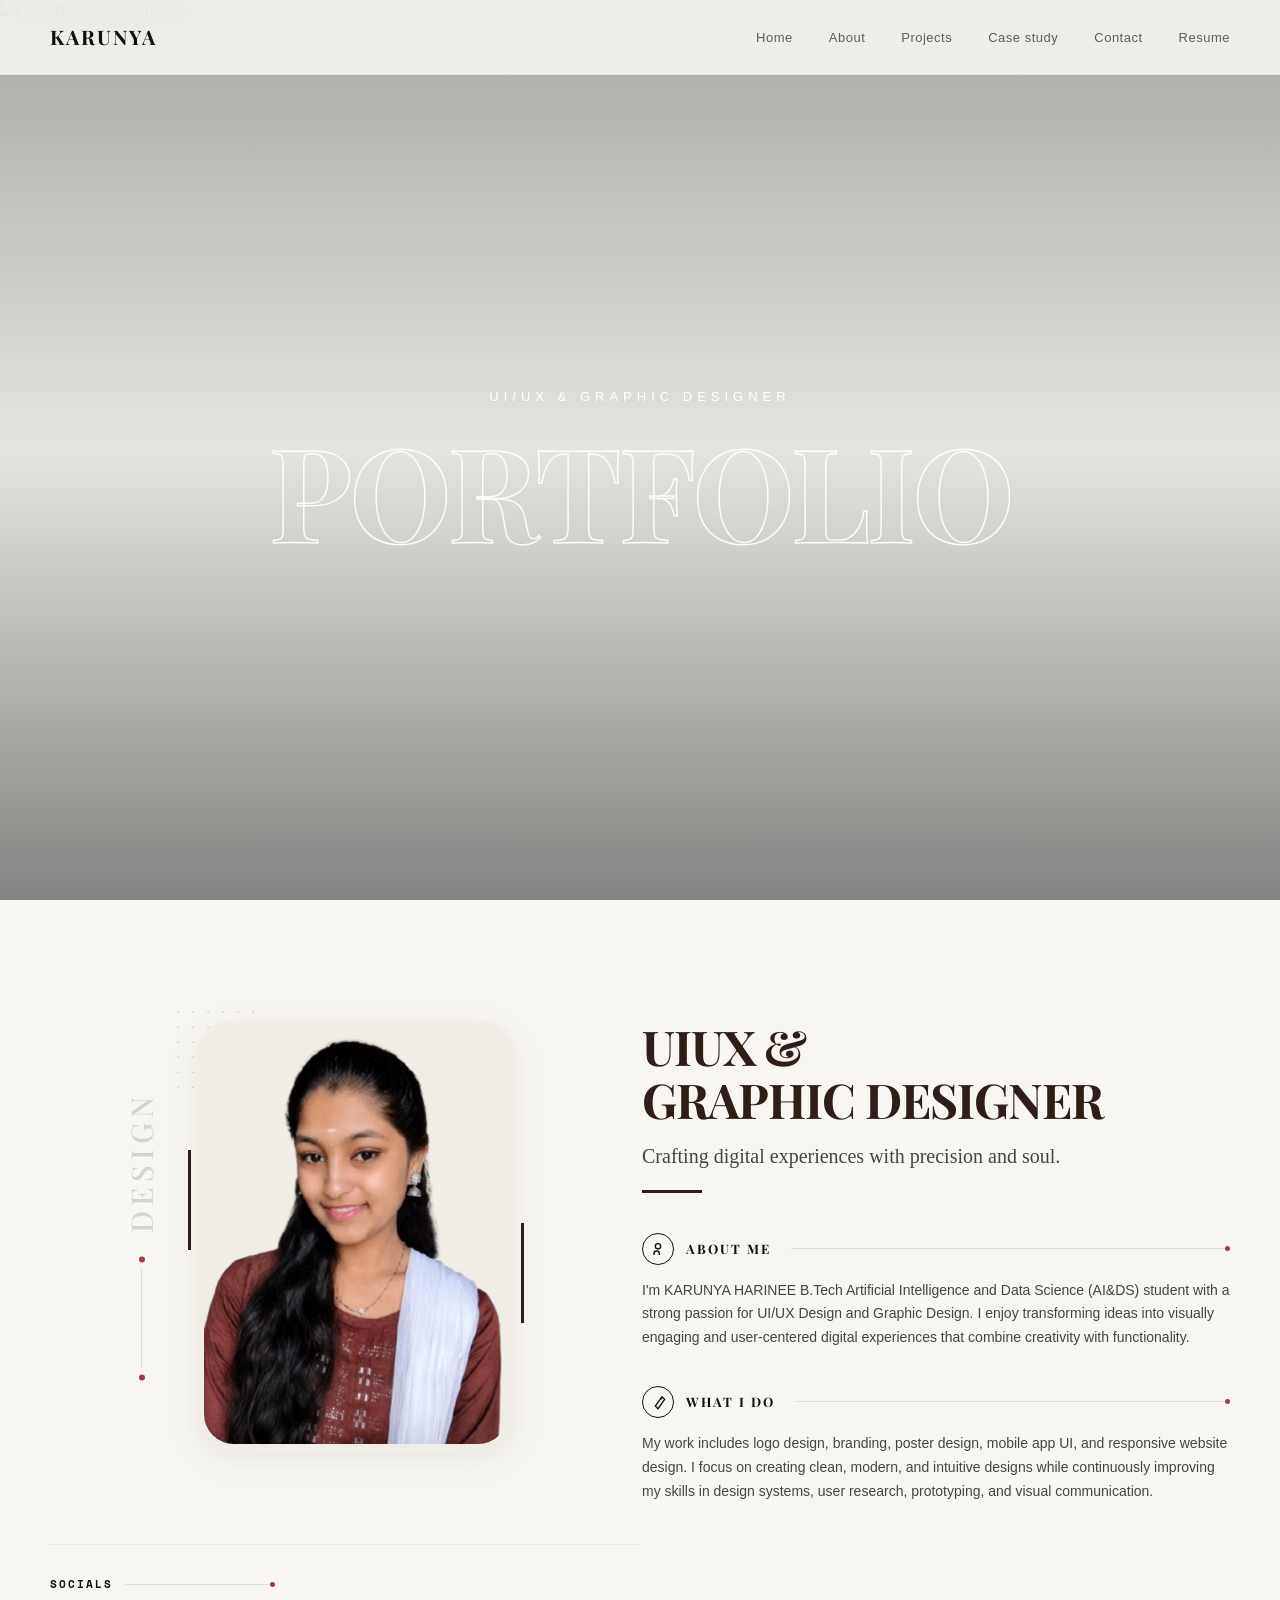
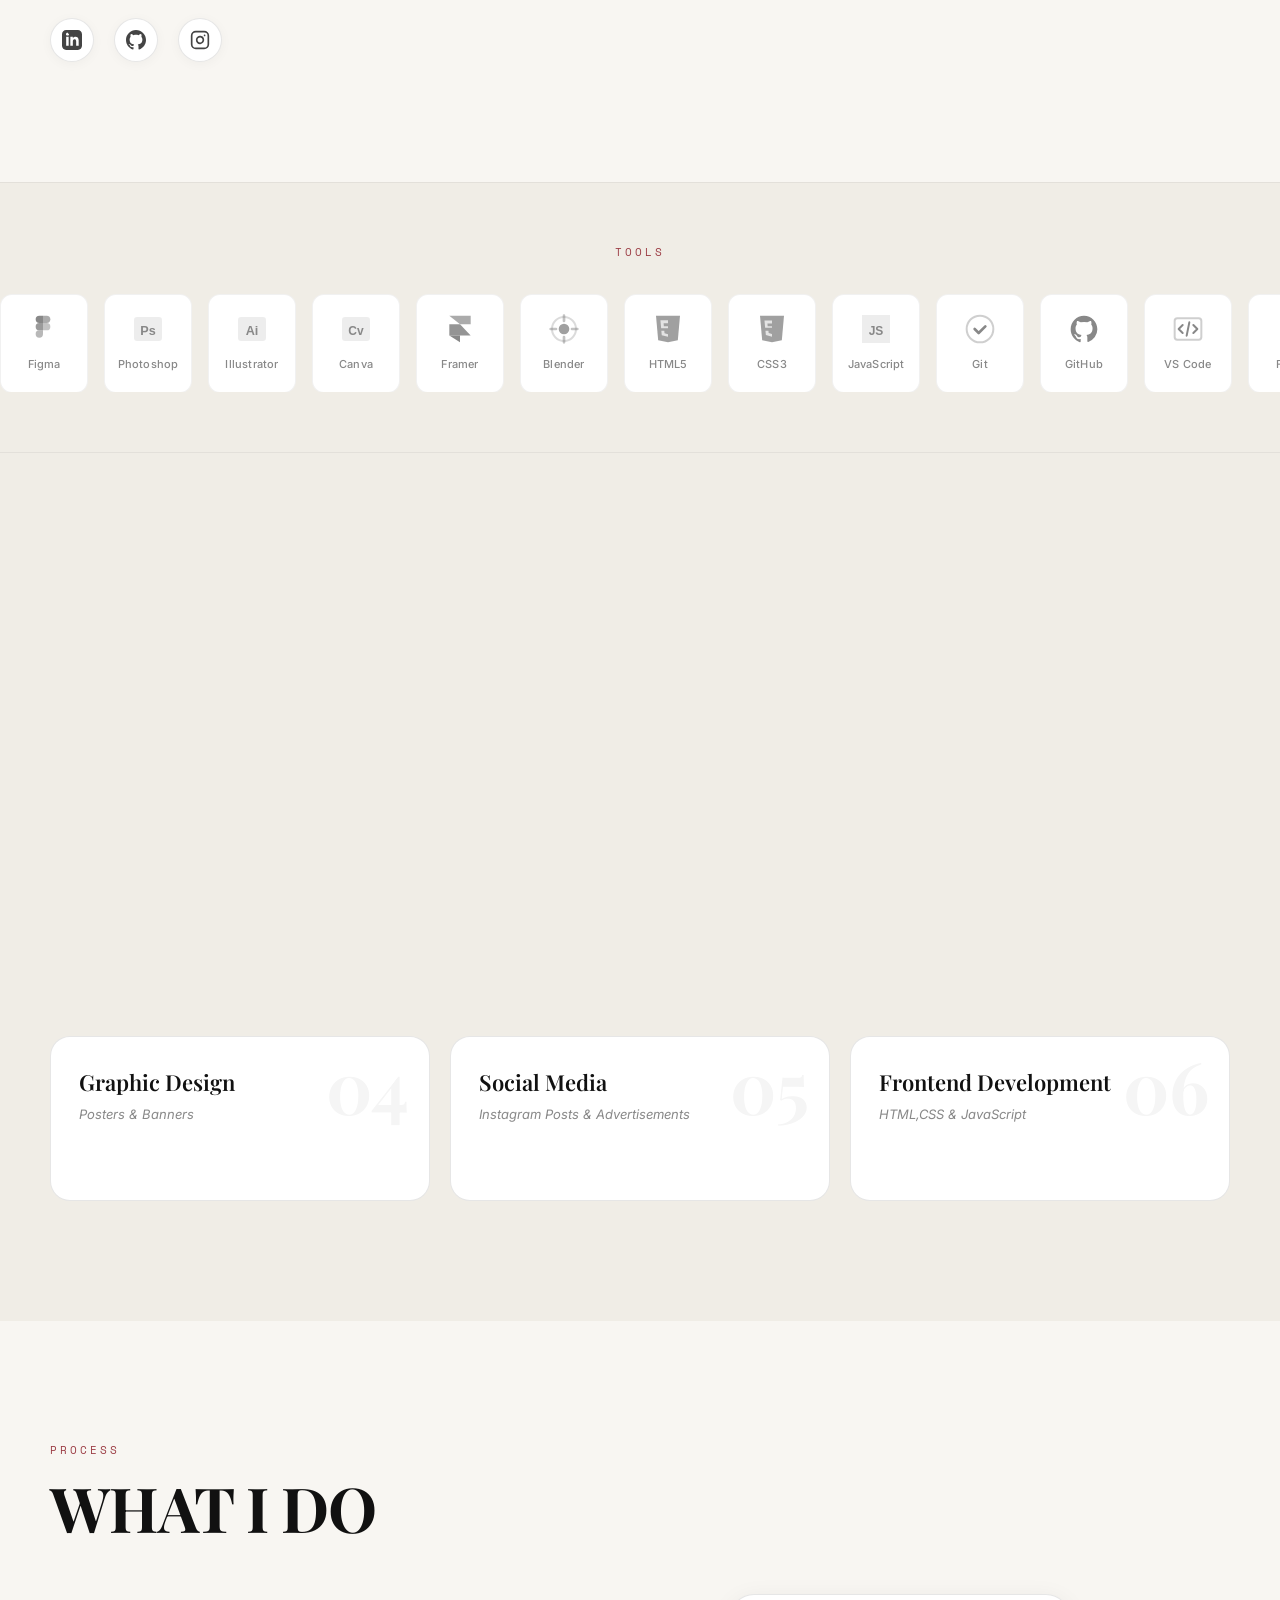
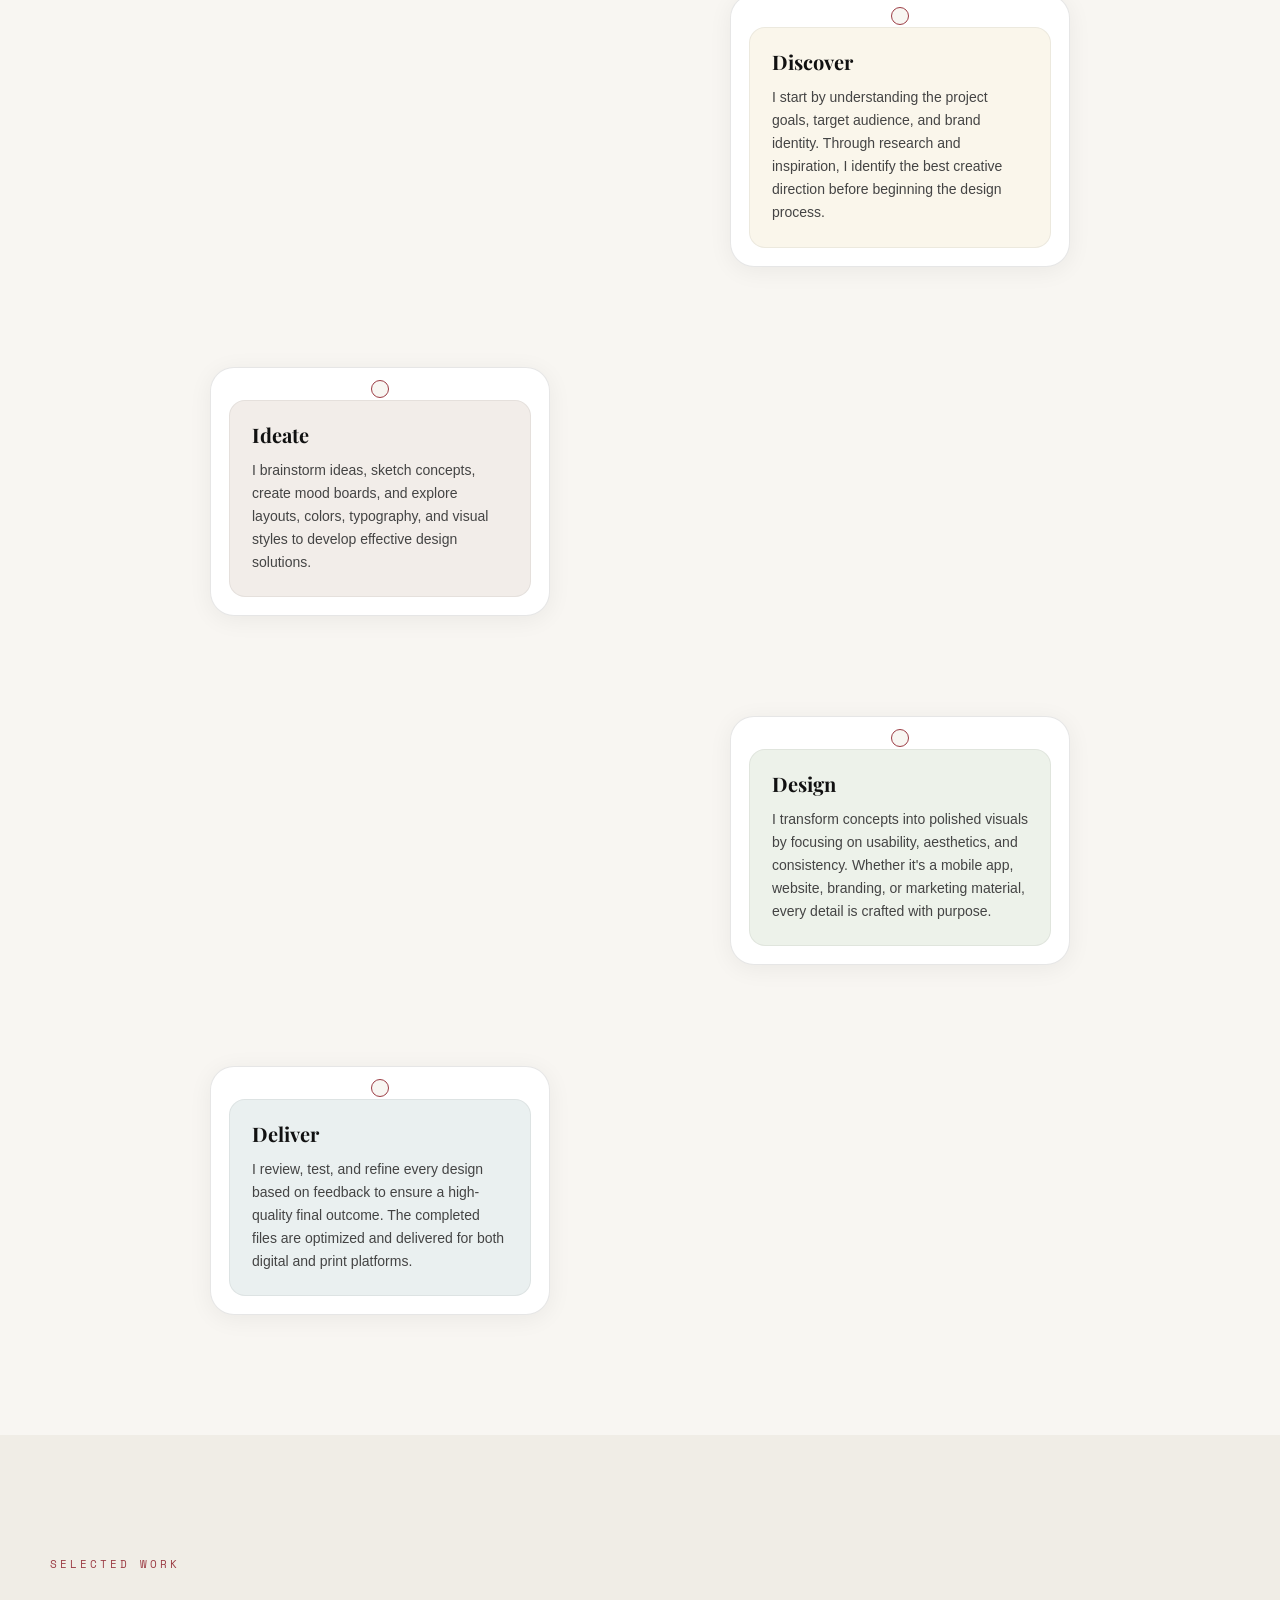
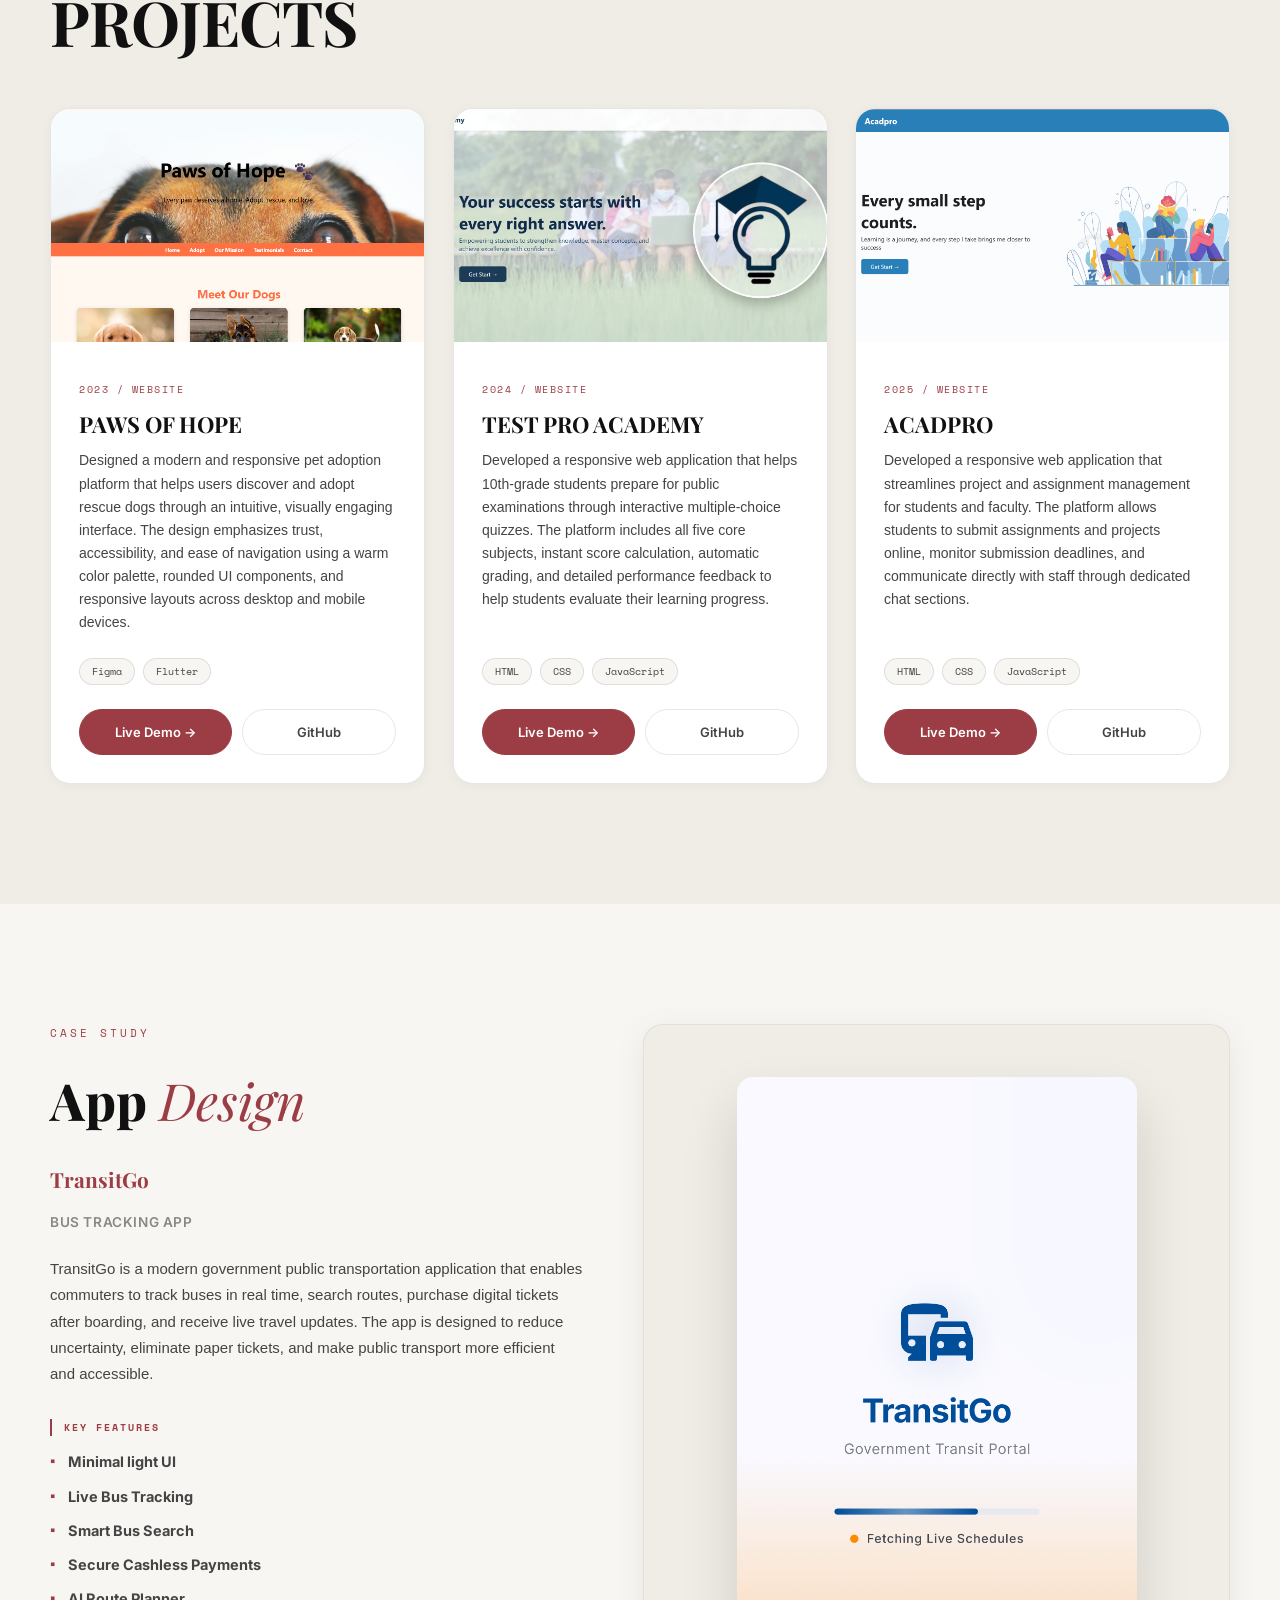
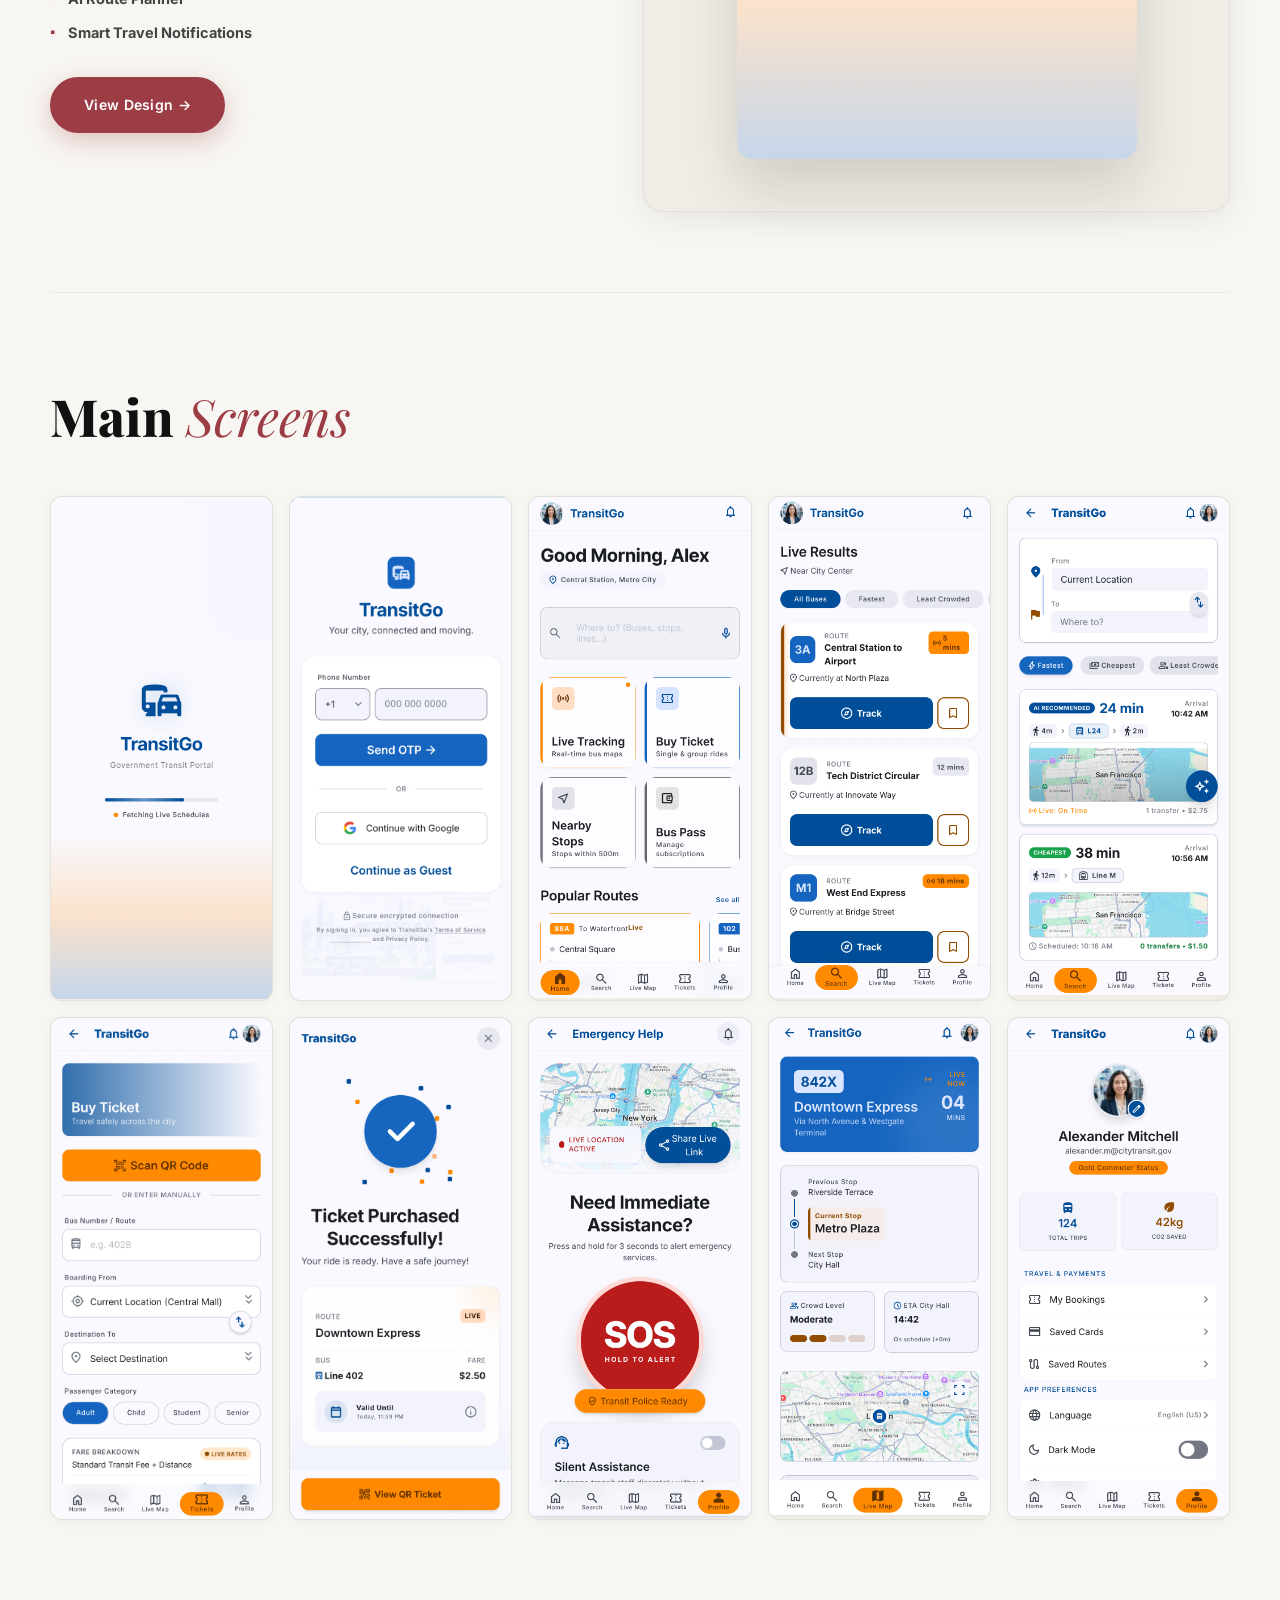
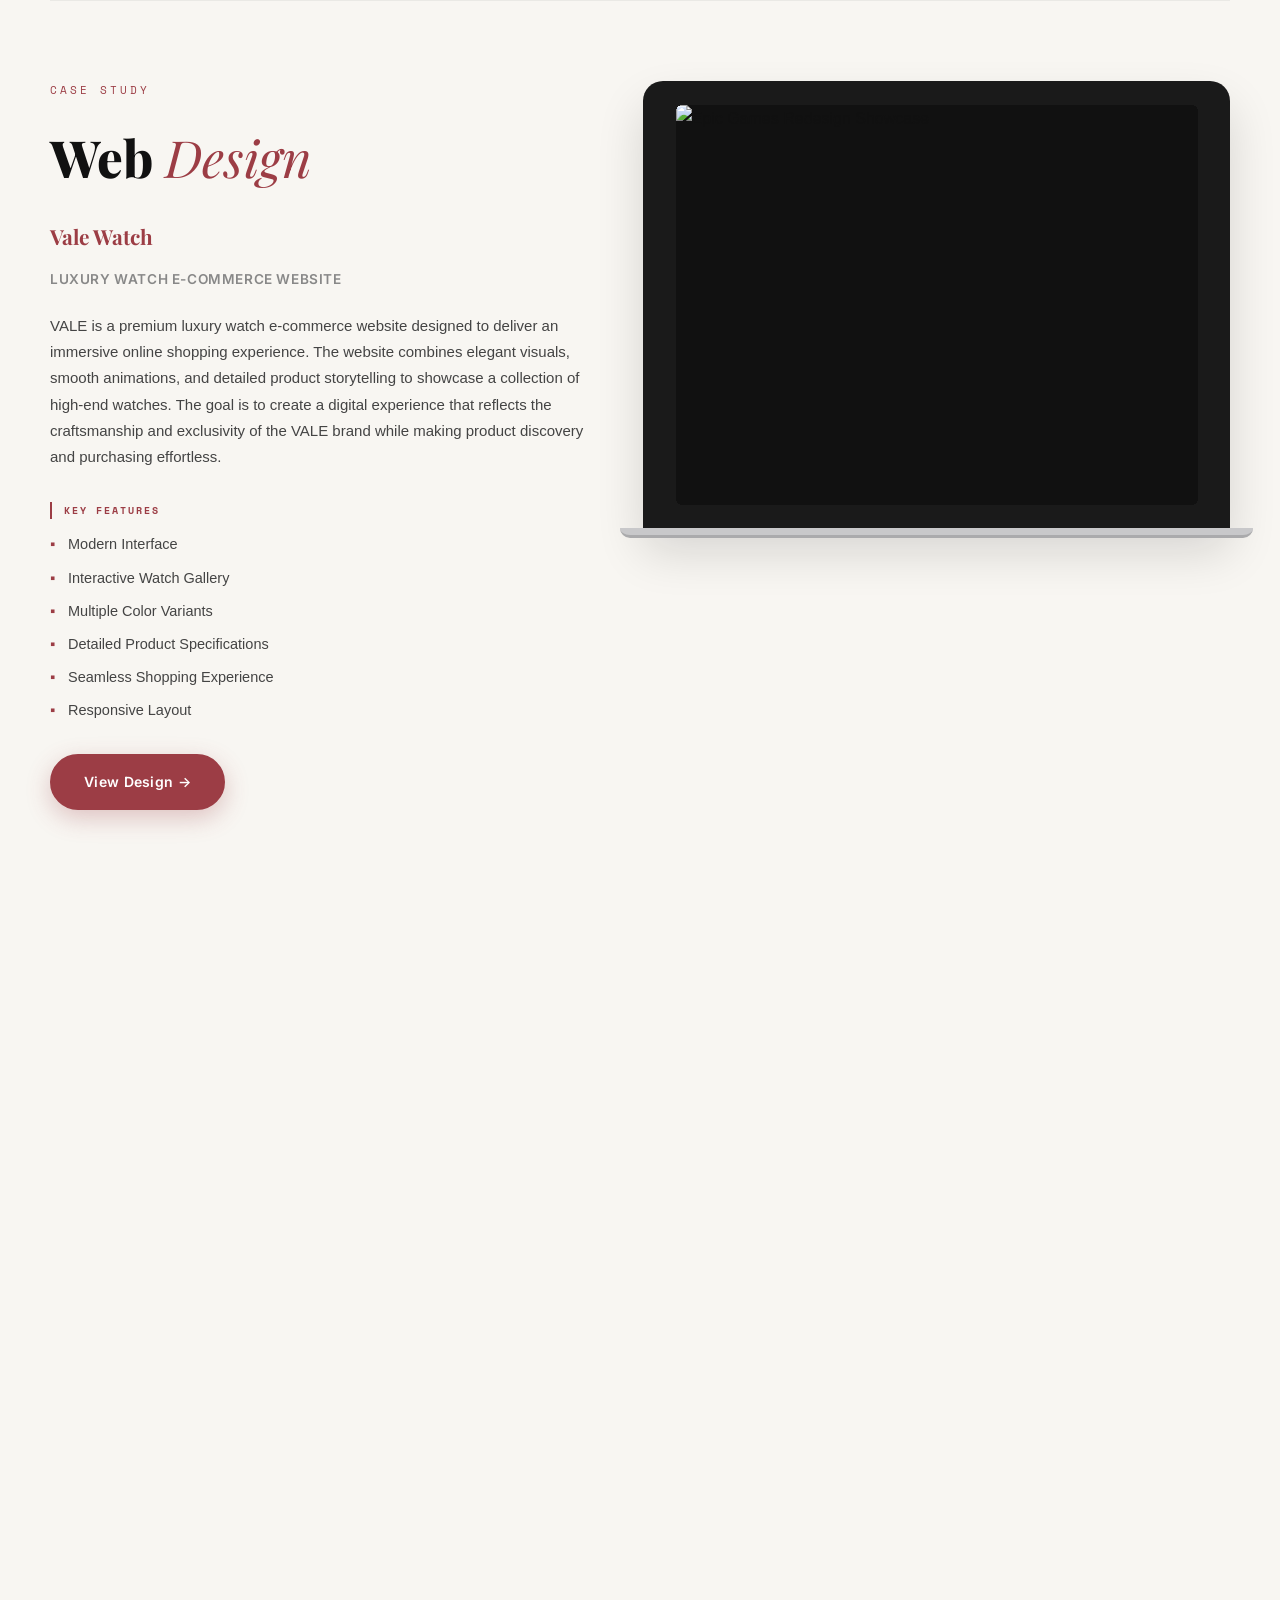
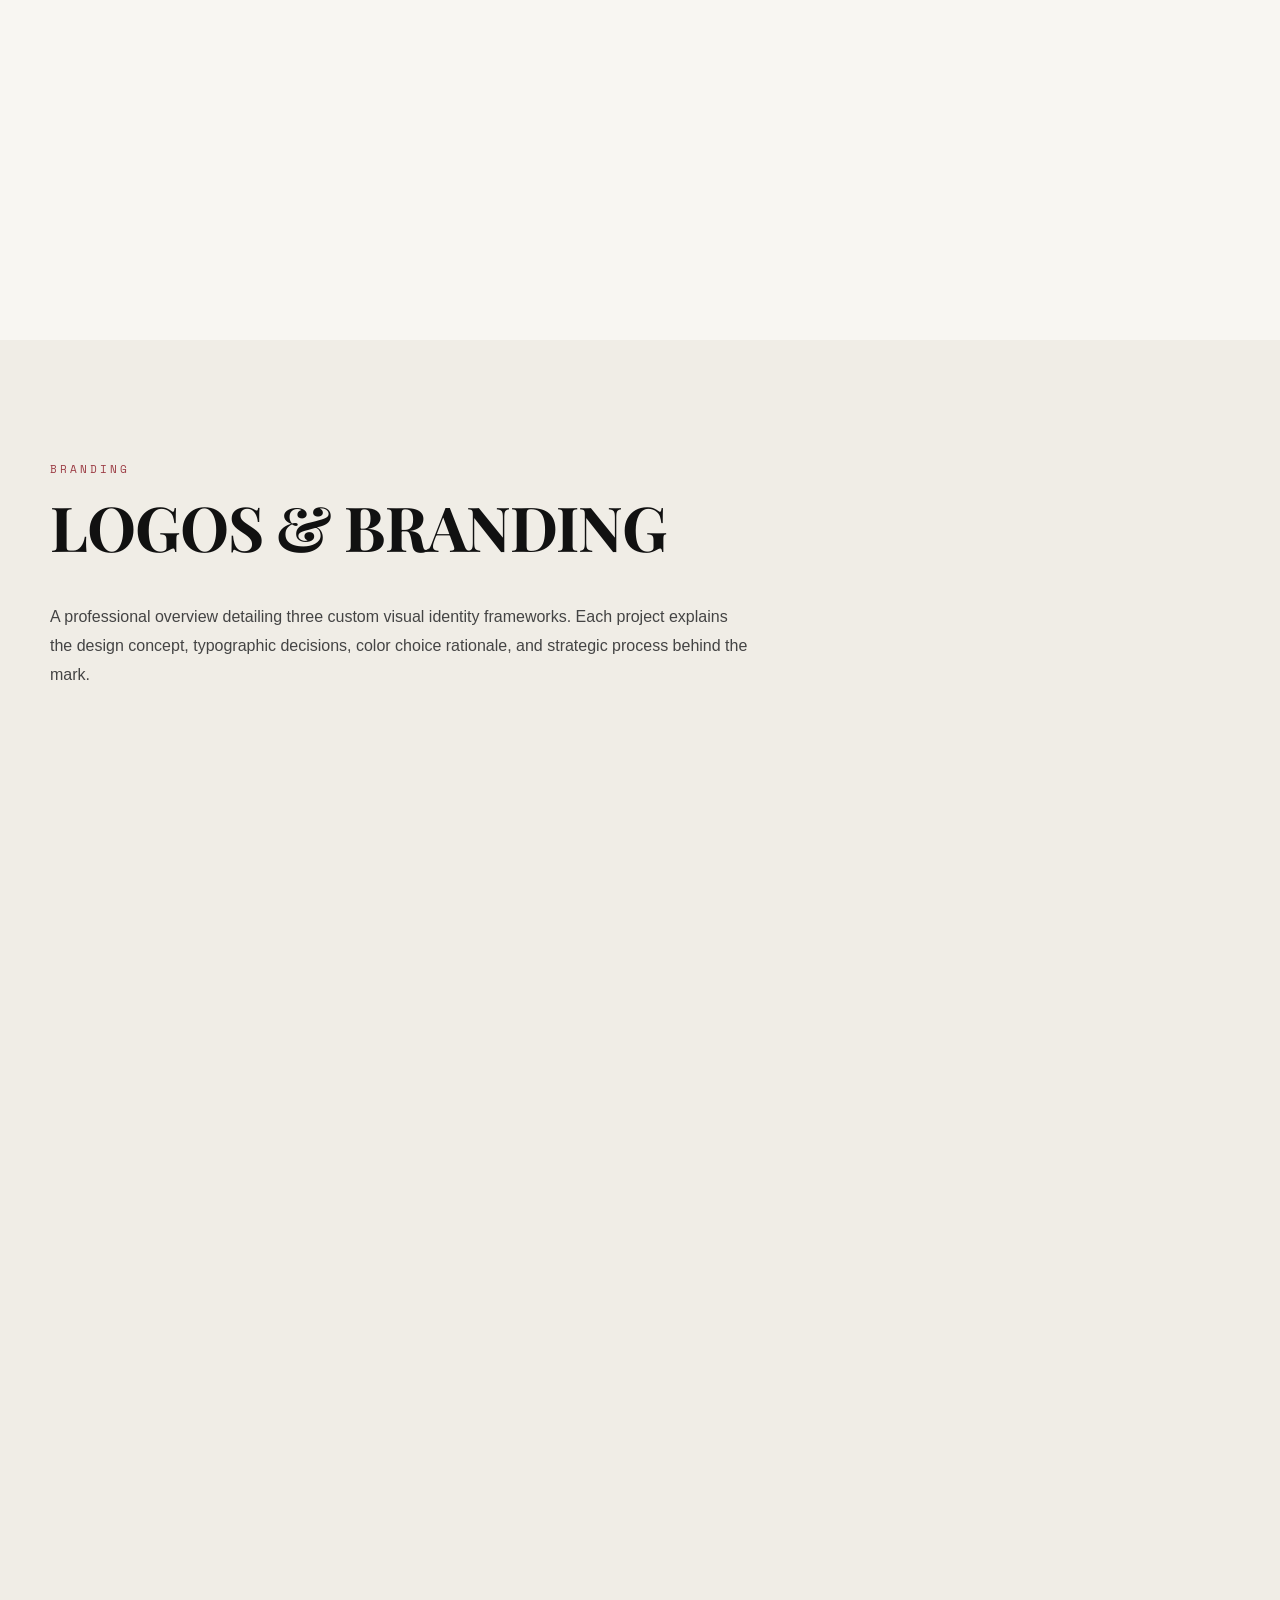
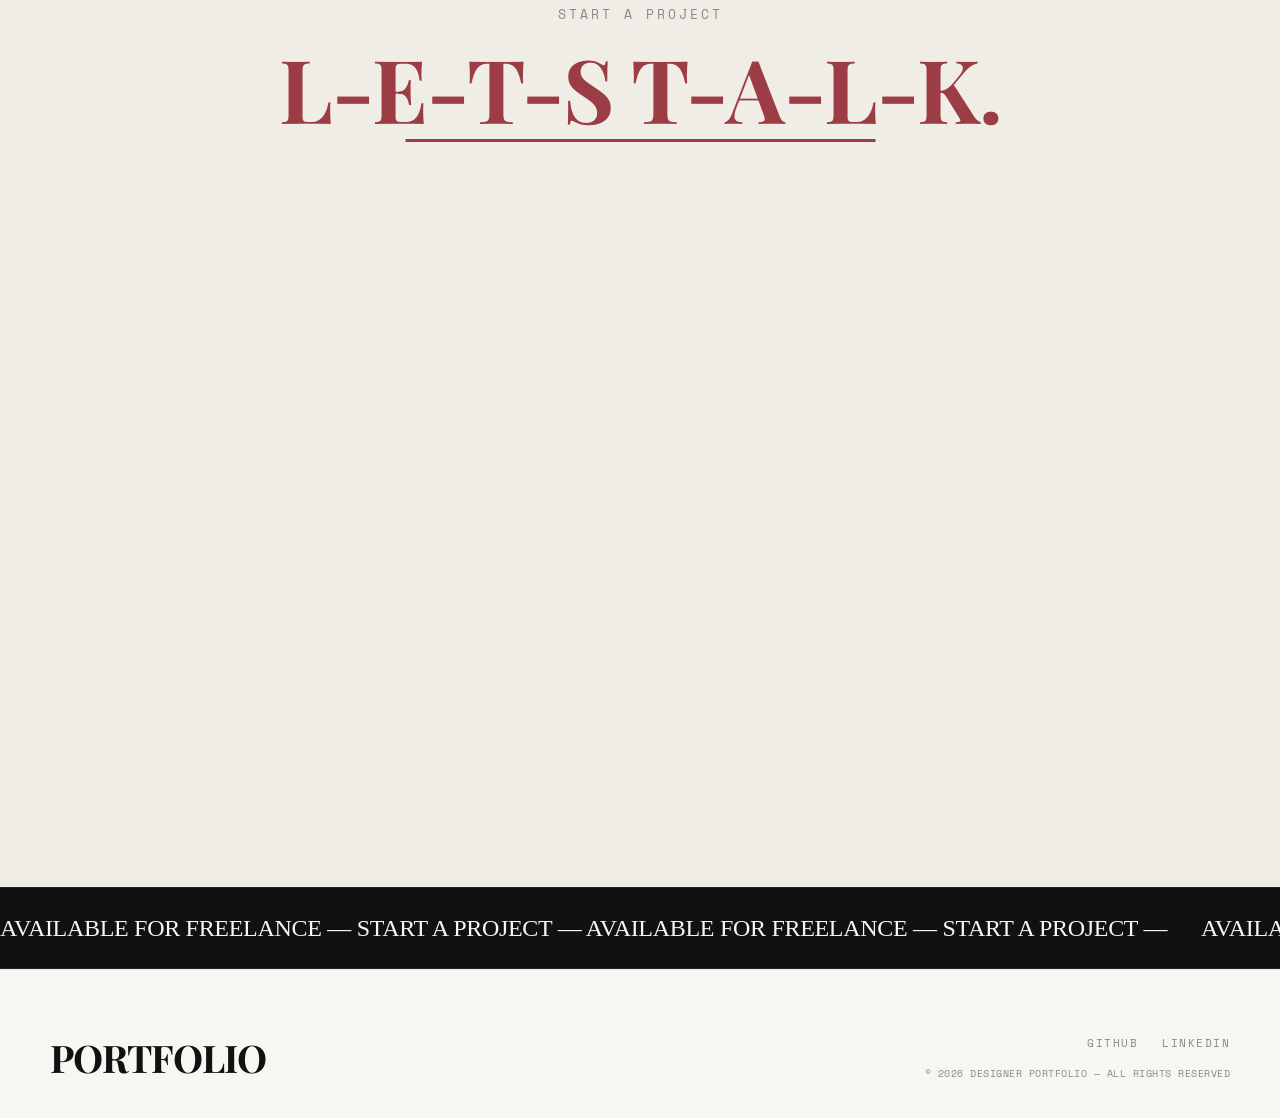
==== commit 23b223fb: "Update index.html" ====
--- a/index.html
+++ b/index.html
@@ -46,17 +46,22 @@
   </nav>
 
   <!-- ================= HERO SECTION ================= -->
-  <section class="hero" id="top">
-    <div class="hero__overlay"></div>
-    <picture>
-      <source media="(max-width: 768px)" srcset="pic/pic 2.png">
-      <img class="hero__photo" src="pic/top(2).jpg" alt="Hero Background Image" />
-    </picture>
-    <div class="hero__content">
-      <div class="hero__eyebrow">UI/UX &amp; Graphic Designer</div>
-      <h1 class="hero__title">PORTFOLIO</h1>
-    </div>
-  </section>
+<section class="hero" id="top">
+  <div class="hero__overlay"></div>
+
+  <picture>
+    <!-- Mobile Image -->
+    <source media="(max-width: 768px)" srcset="pic/pic 2.png">
+
+    <!-- Desktop Image -->
+    <img class="hero__photo" src="pic/top (2).jpg" alt="Hero Background Image">
+  </picture>
+
+  <div class="hero__content">
+    <div class="hero__eyebrow">UI/UX &amp; Graphic Designer</div>
+    <h1 class="hero__title">PORTFOLIO</h1>
+  </div>
+</section>
 
   <!-- ================= ABOUT ME SECTION ================= -->
   <section class="about" id="about">
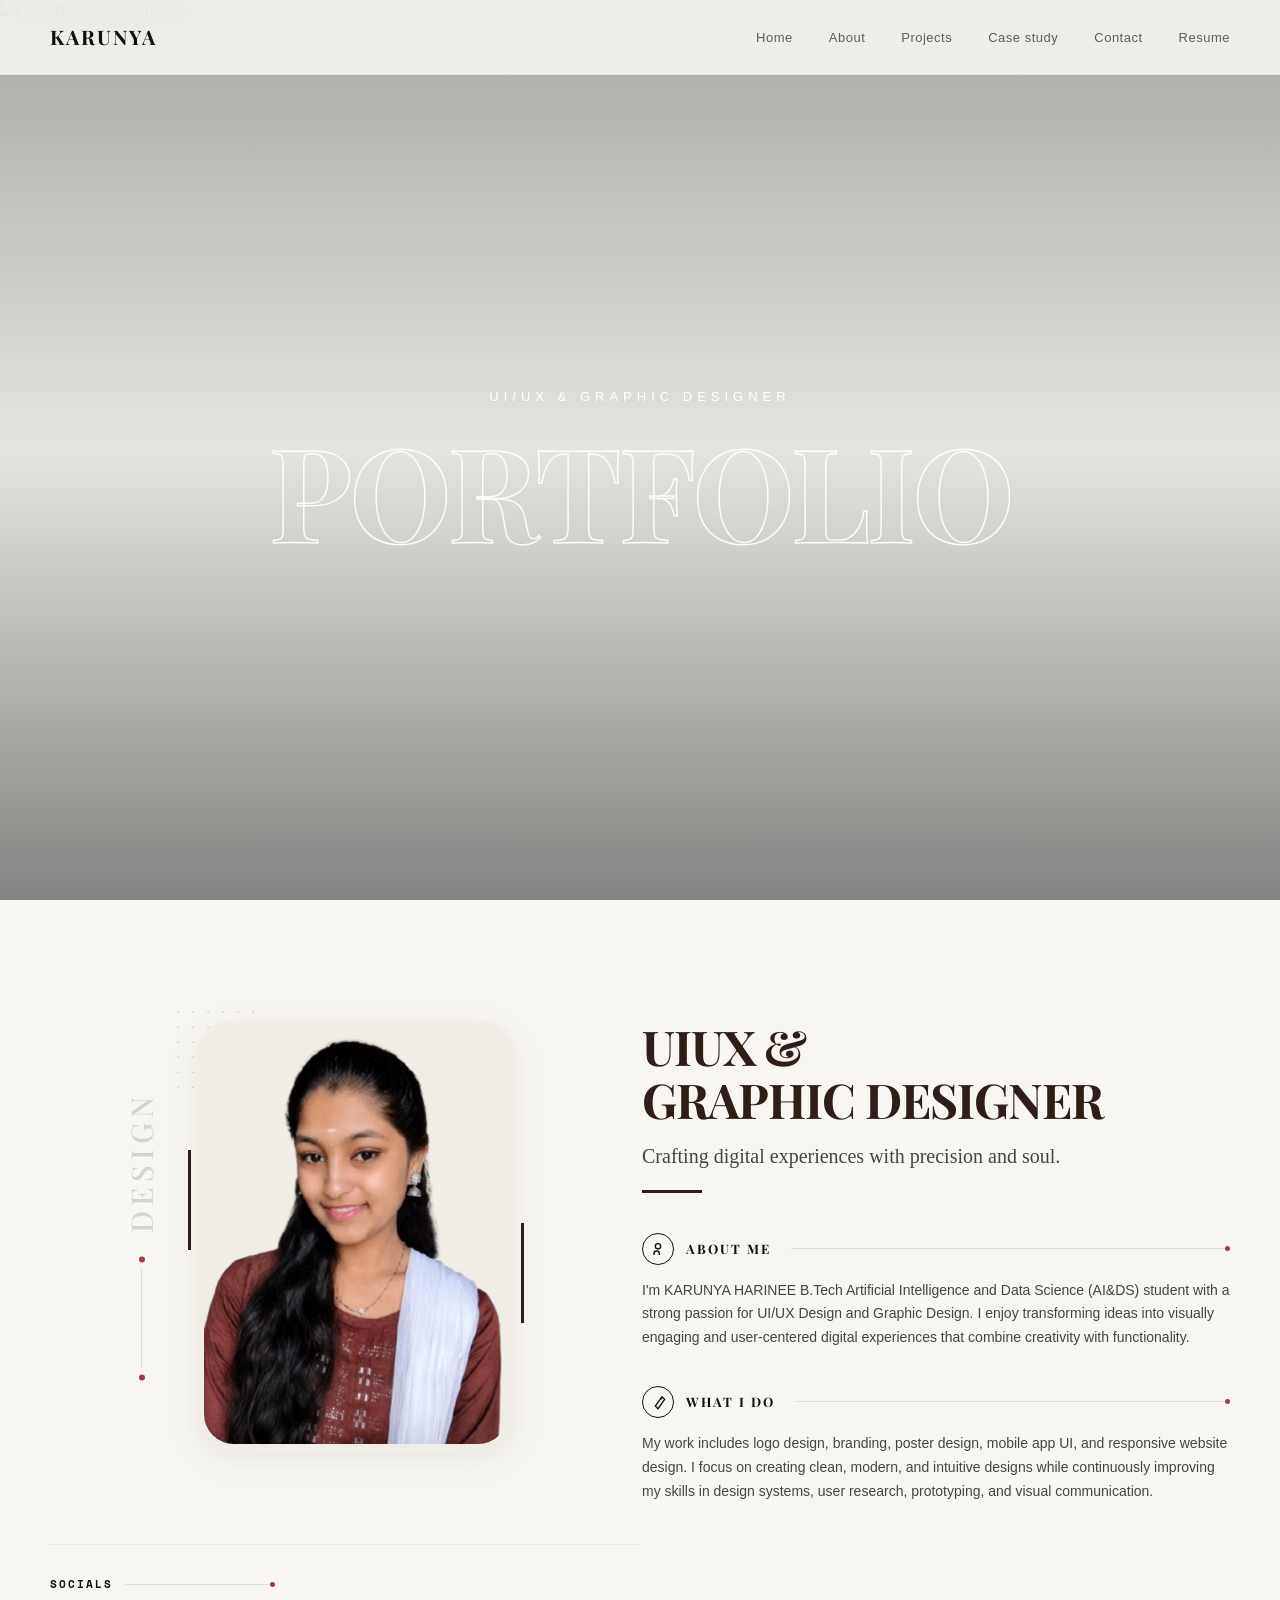
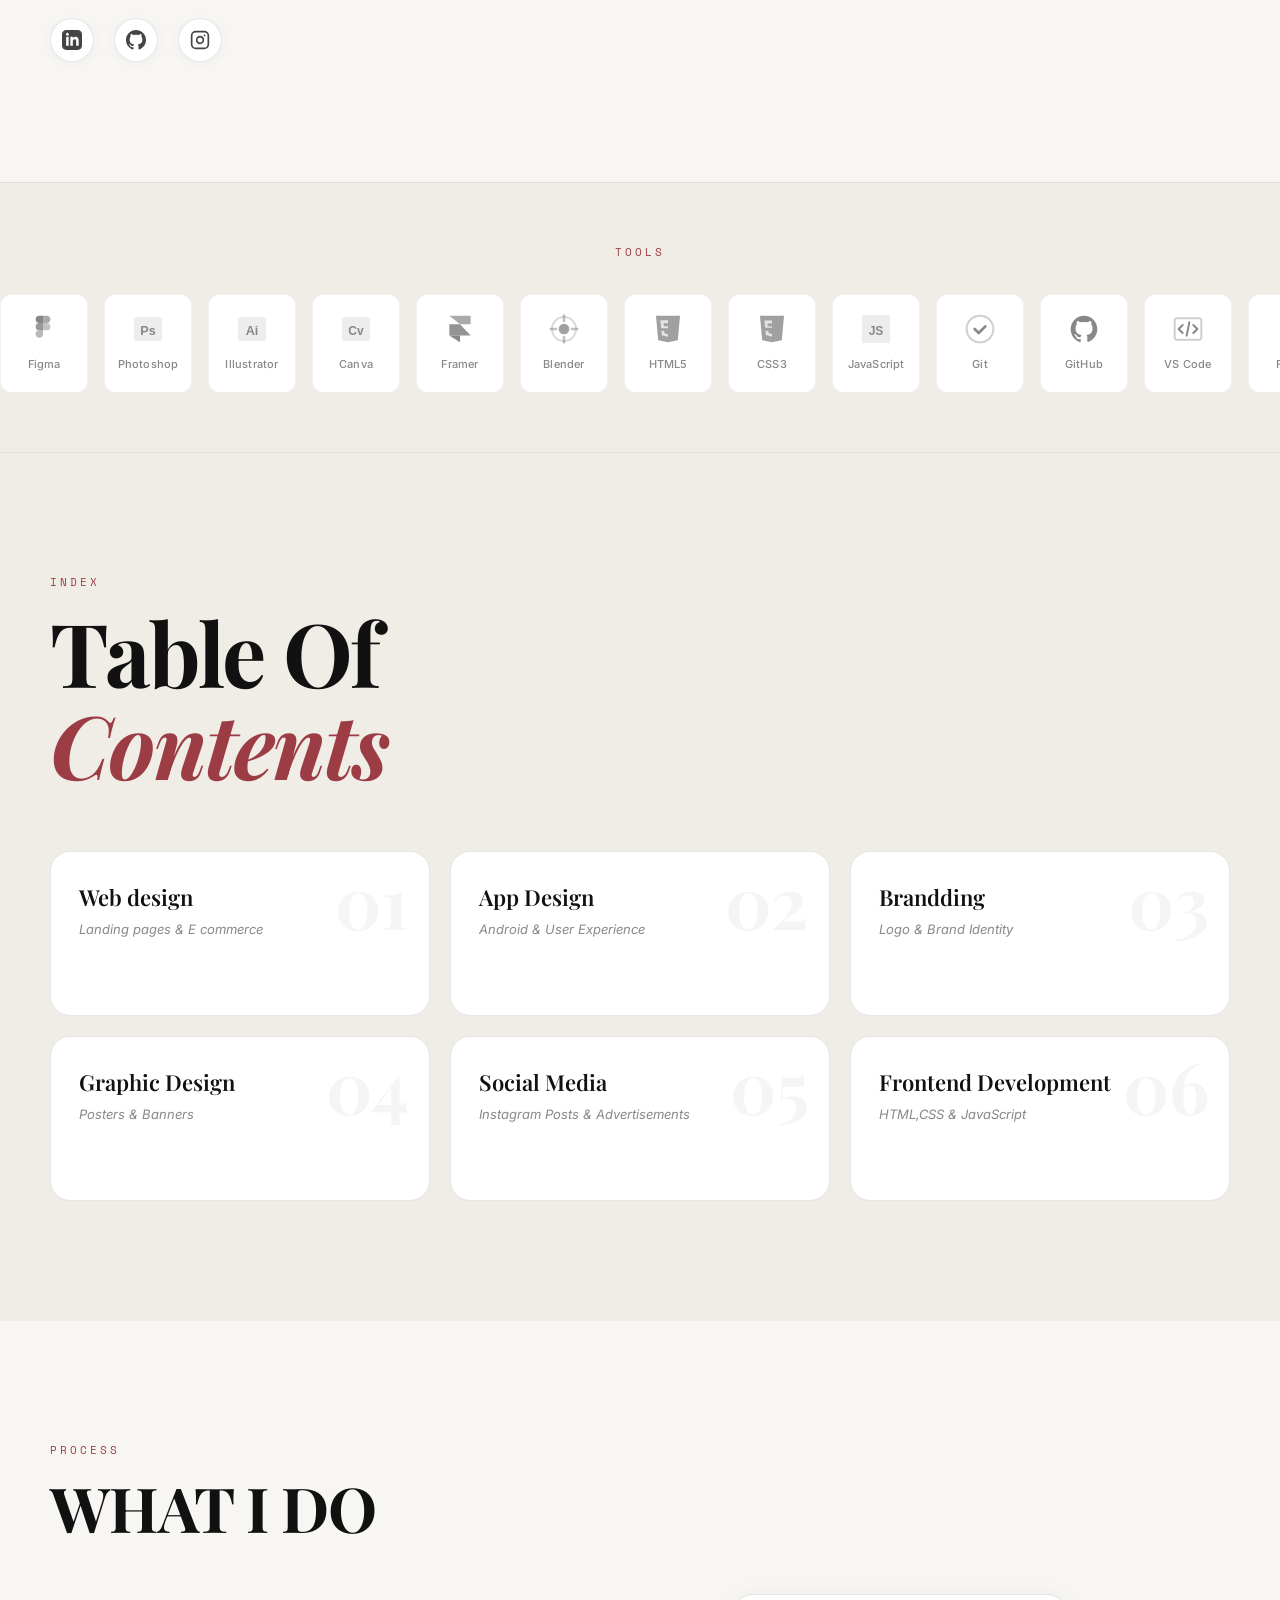
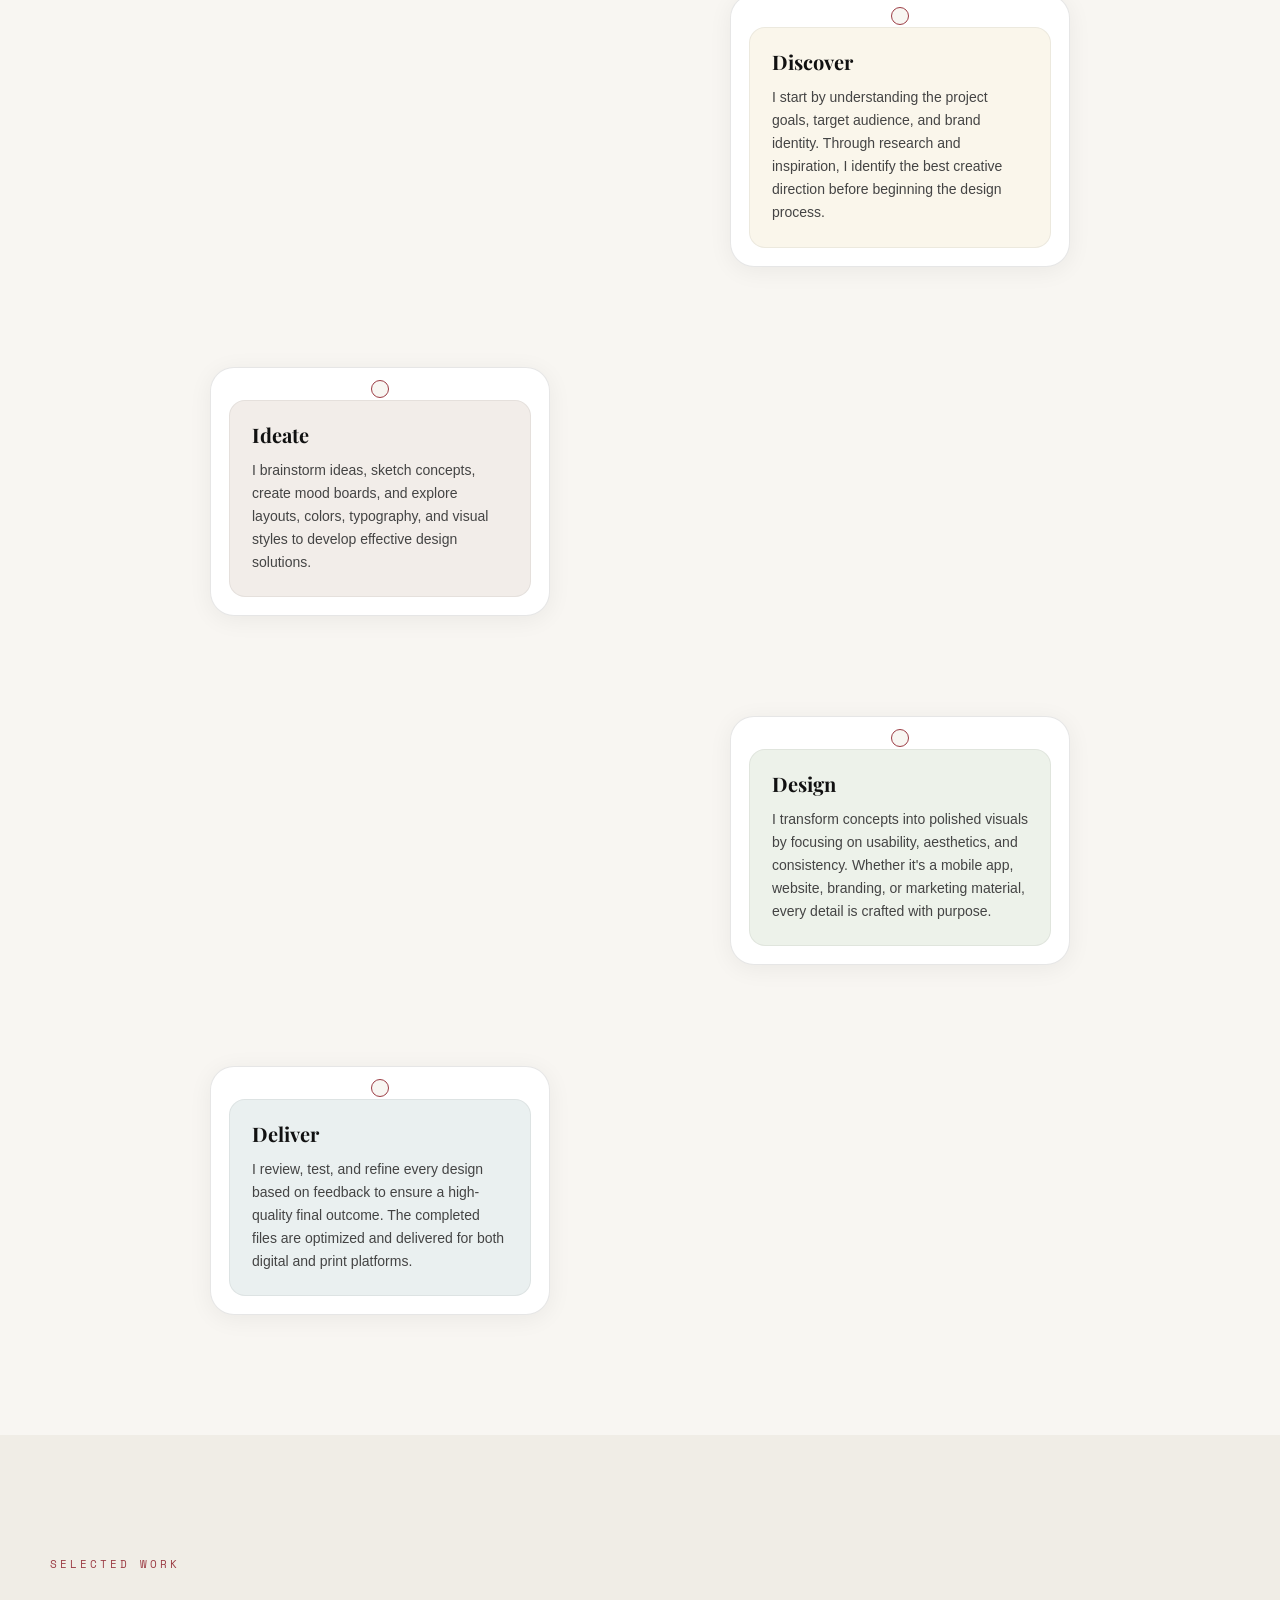
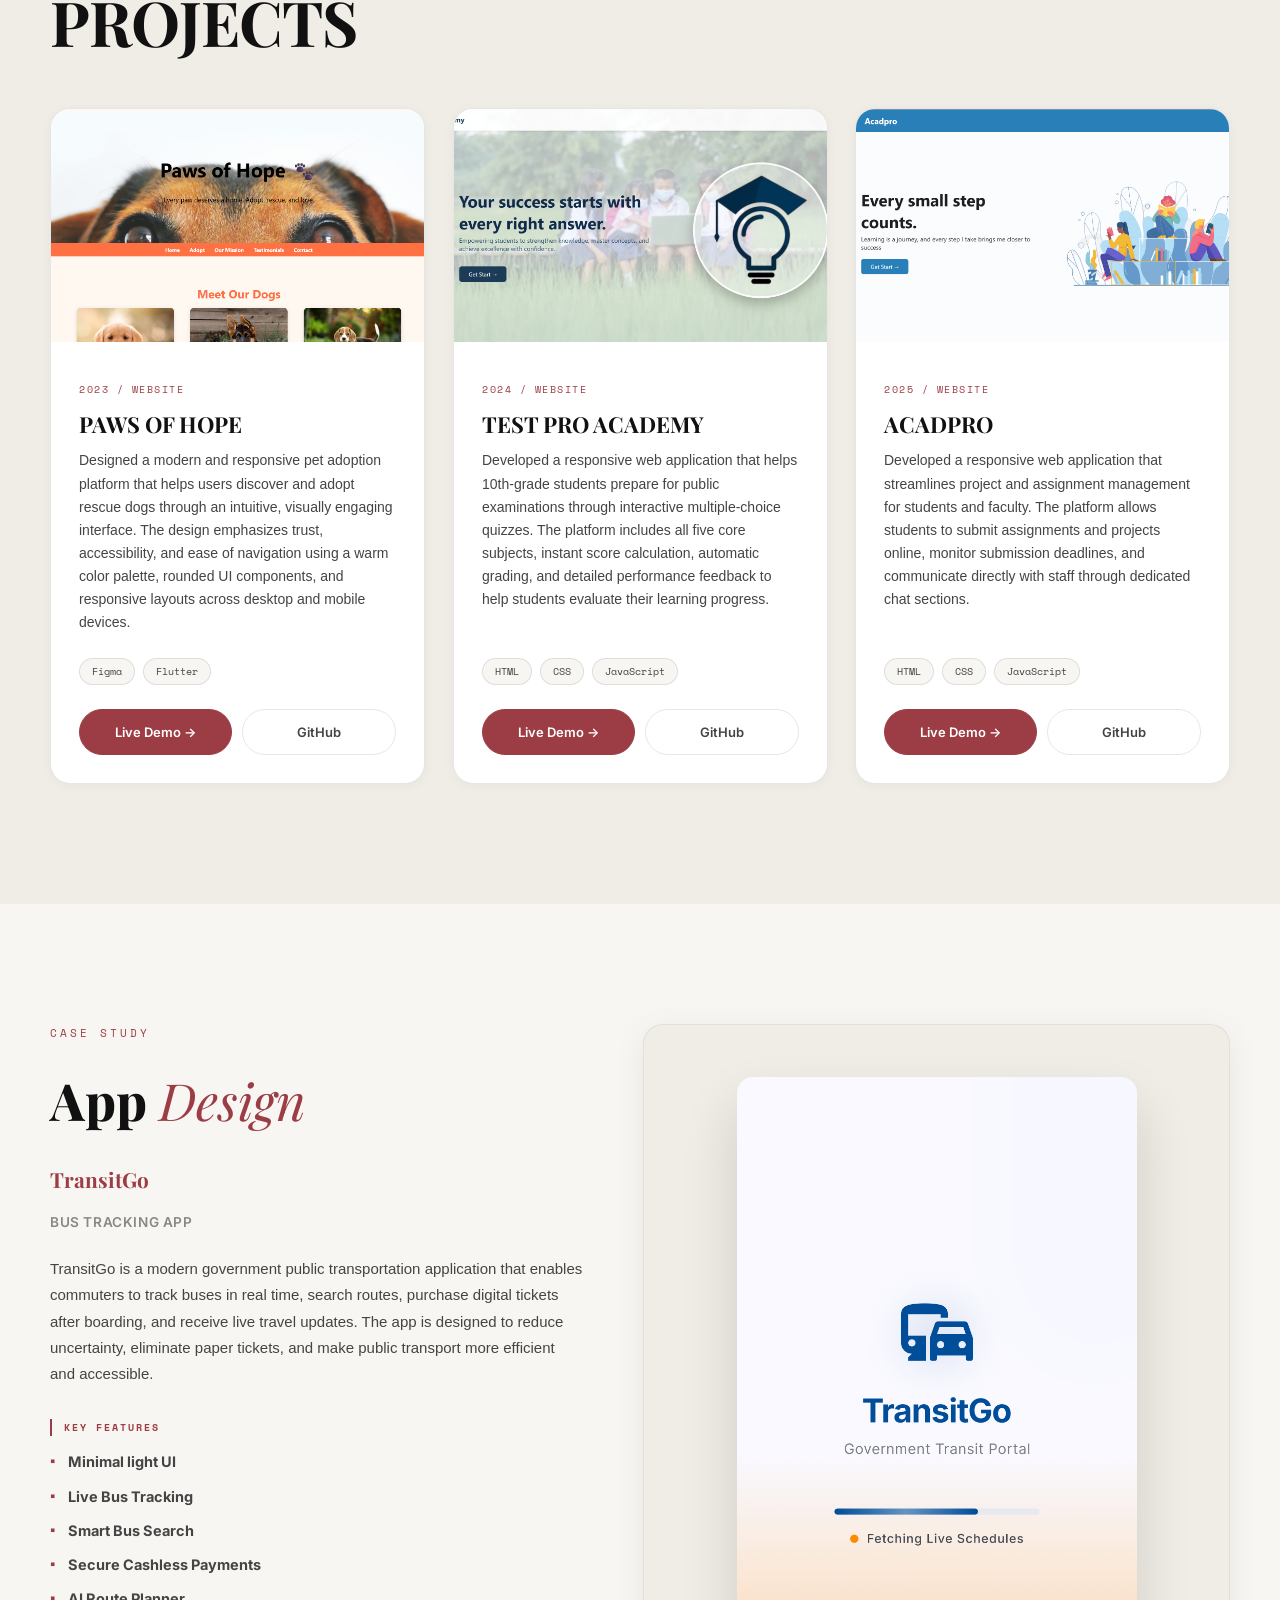
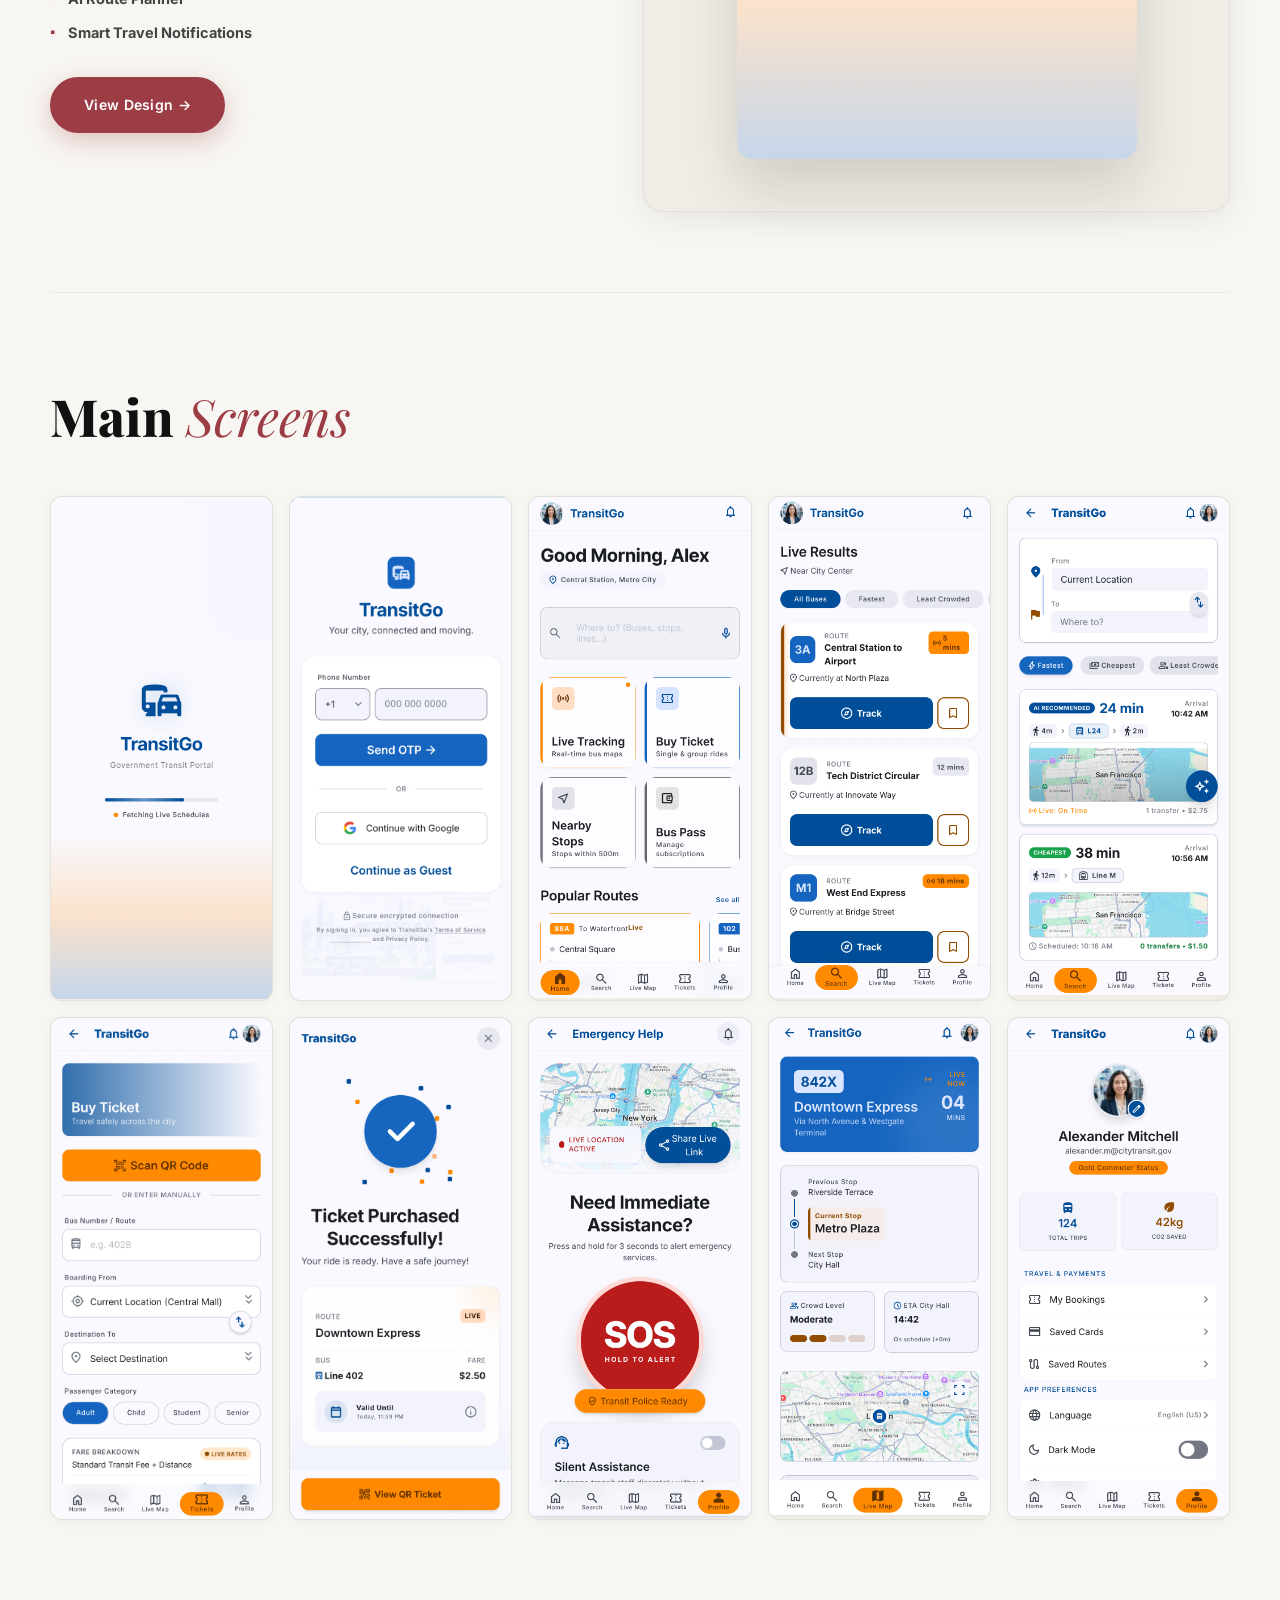
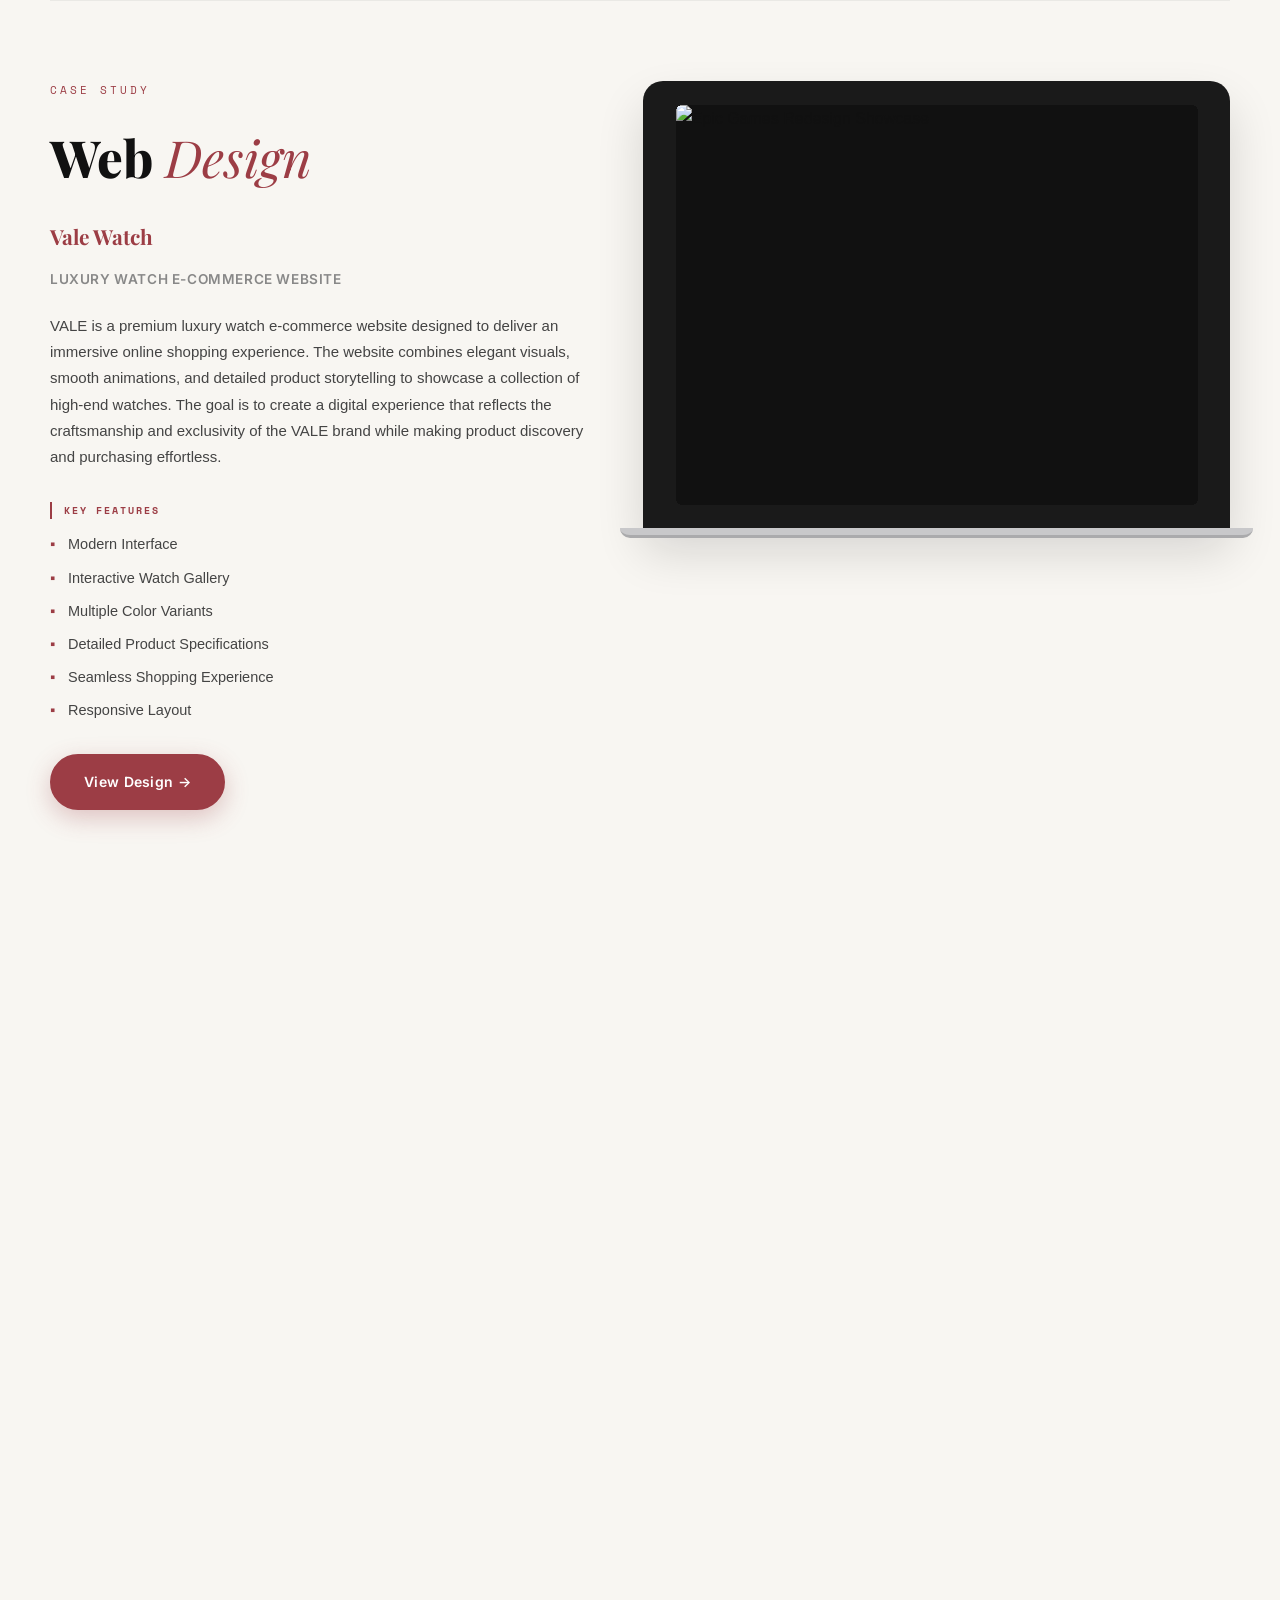
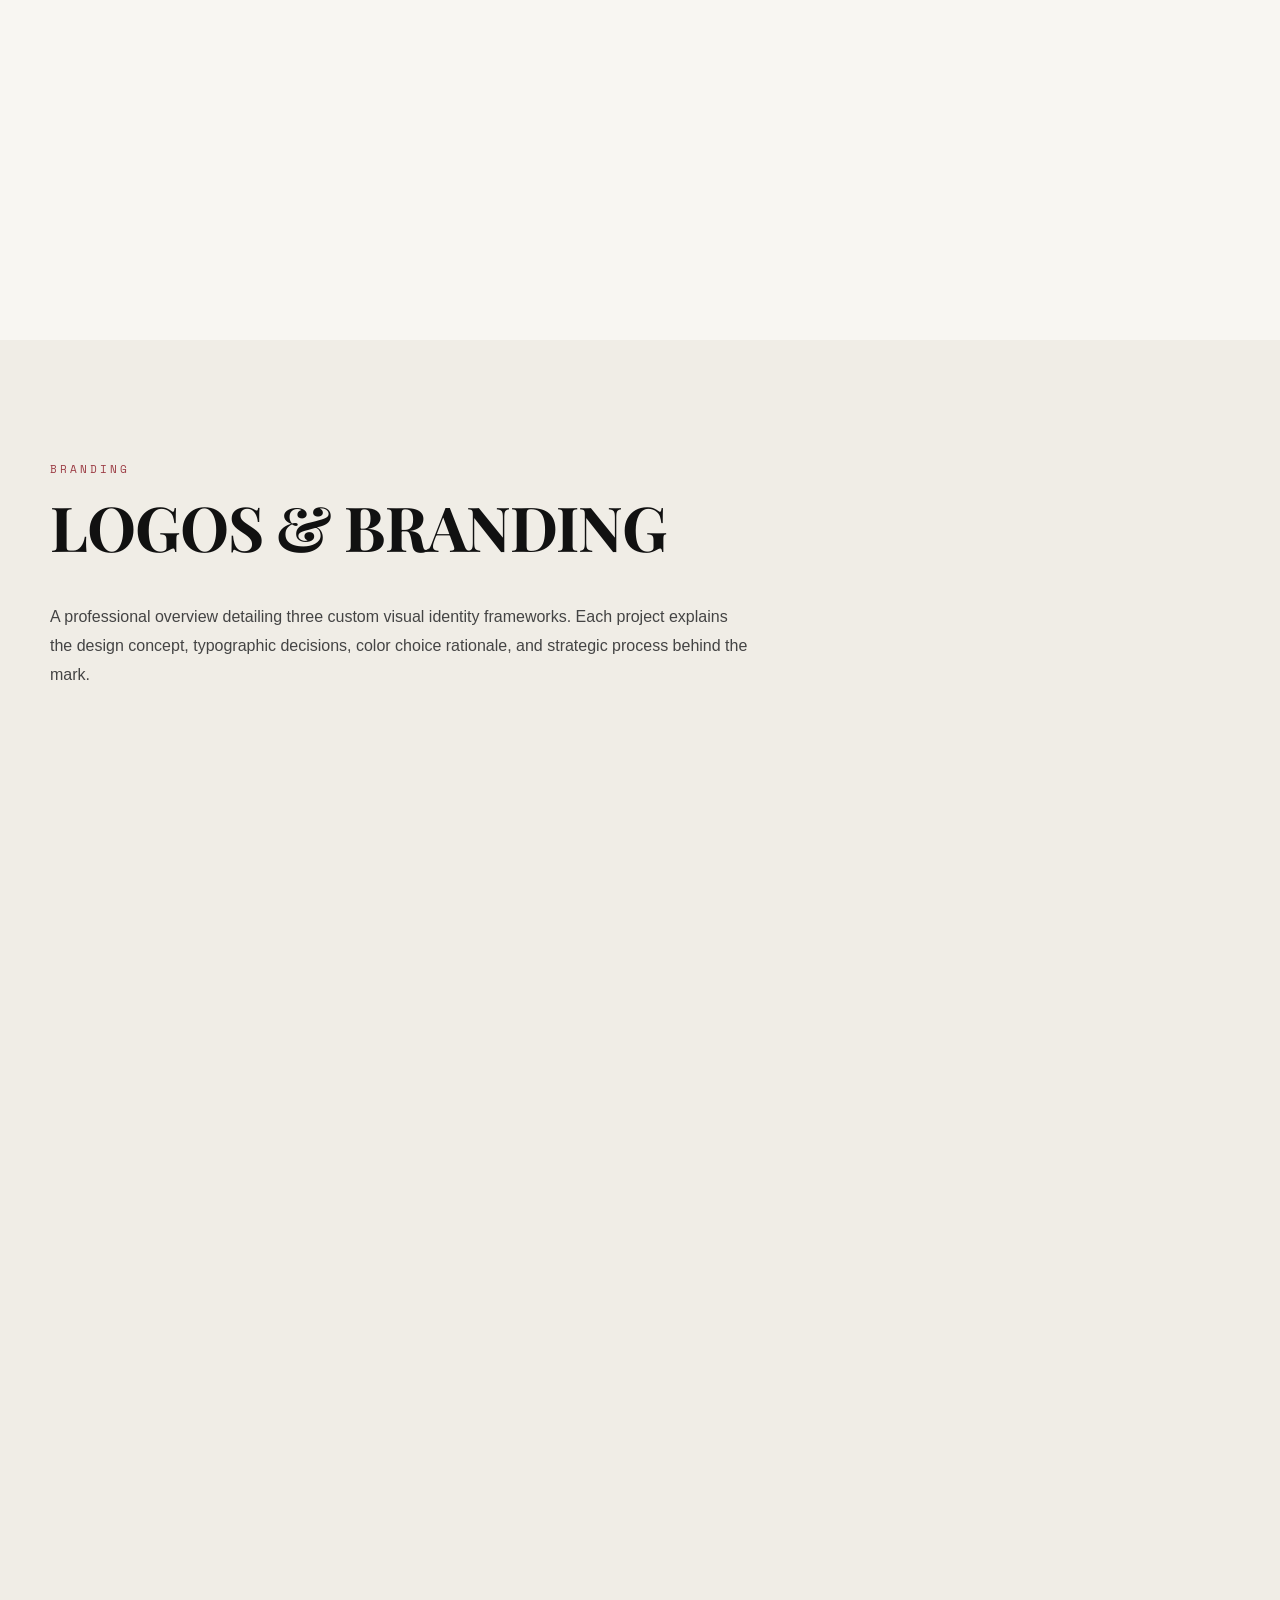
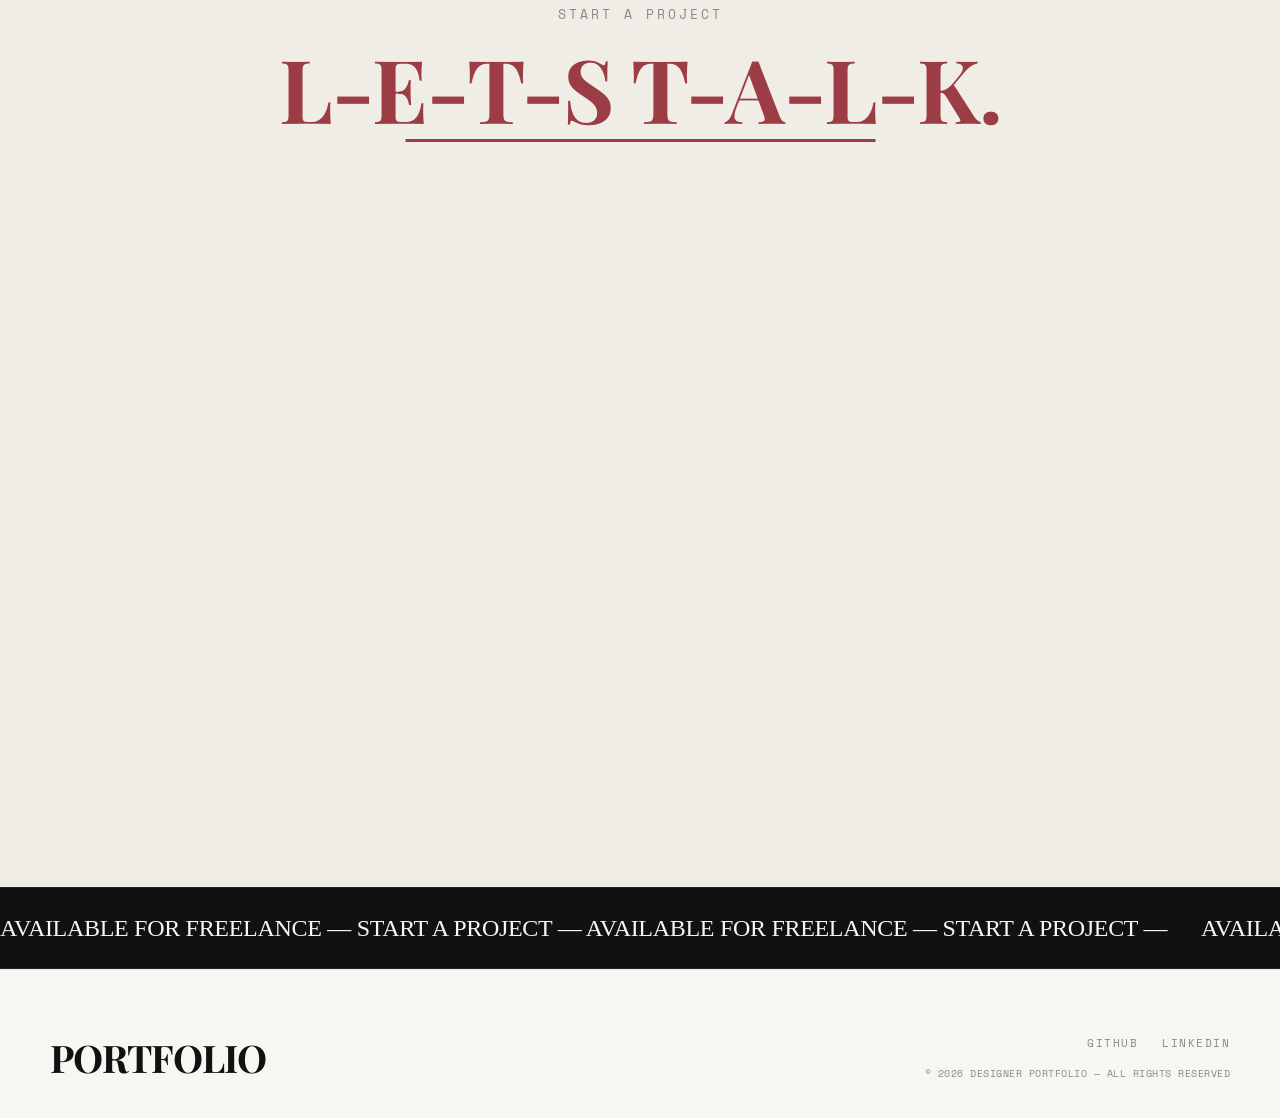
==== commit f10fb172: "Update index.html" ====
--- a/index.html
+++ b/index.html
@@ -46,22 +46,17 @@
   </nav>
 
   <!-- ================= HERO SECTION ================= -->
-<section class="hero" id="top">
-  <div class="hero__overlay"></div>
-
-  <picture>
-    <!-- Mobile Image -->
-    <source media="(max-width: 768px)" srcset="pic/pic 2.png">
-
-    <!-- Desktop Image -->
-    <img class="hero__photo" src="pic/top (2).jpg" alt="Hero Background Image">
-  </picture>
-
-  <div class="hero__content">
-    <div class="hero__eyebrow">UI/UX &amp; Graphic Designer</div>
-    <h1 class="hero__title">PORTFOLIO</h1>
-  </div>
-</section>
+  <section class="hero" id="top">
+    <div class="hero__overlay"></div>
+    <picture>
+      <source media="(max-width: 768px)" srcset="pic/pic 2.png">
+      <img class="hero__photo" src="pic/top (2).jpg" alt="Hero Background Image" />
+    </picture>
+    <div class="hero__content">
+      <div class="hero__eyebrow">UI/UX &amp; Graphic Designer</div>
+      <h1 class="hero__title">PORTFOLIO</h1>
+    </div>
+  </section>
 
   <!-- ================= ABOUT ME SECTION ================= -->
   <section class="about" id="about">
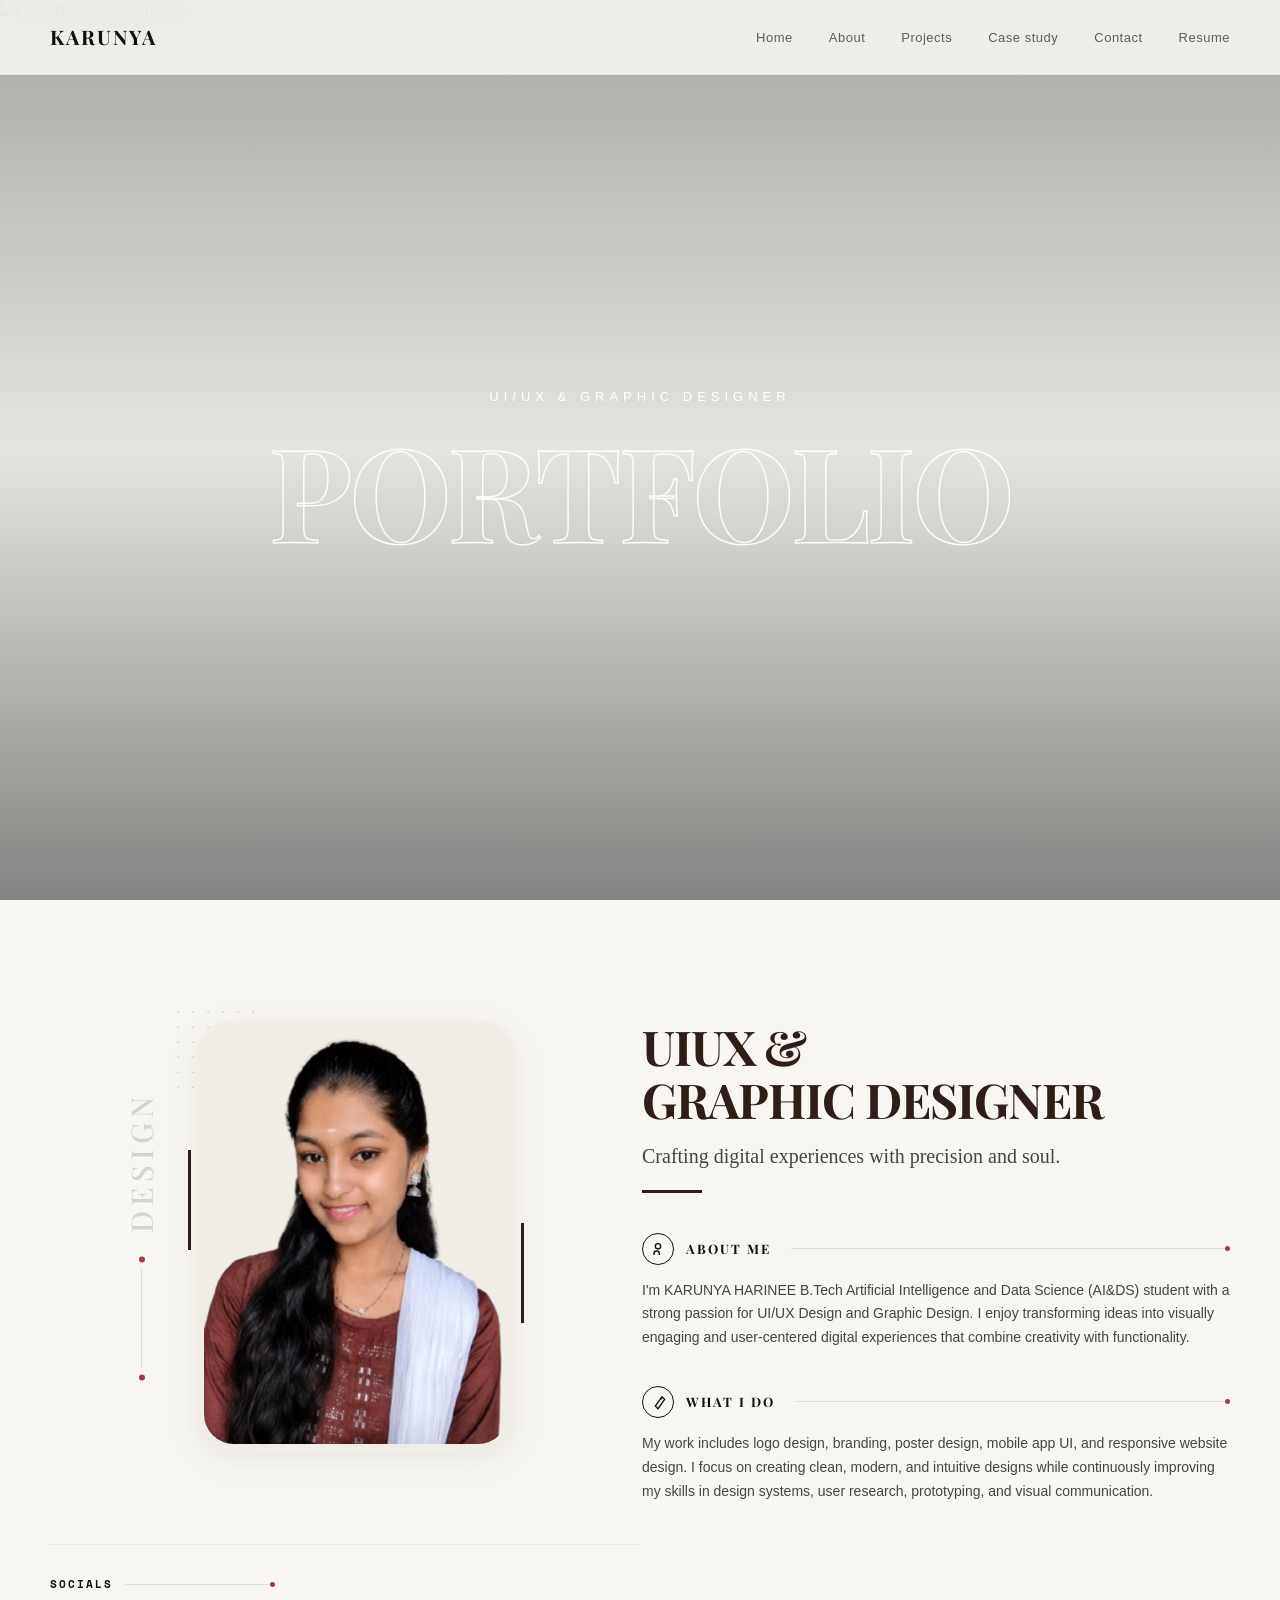
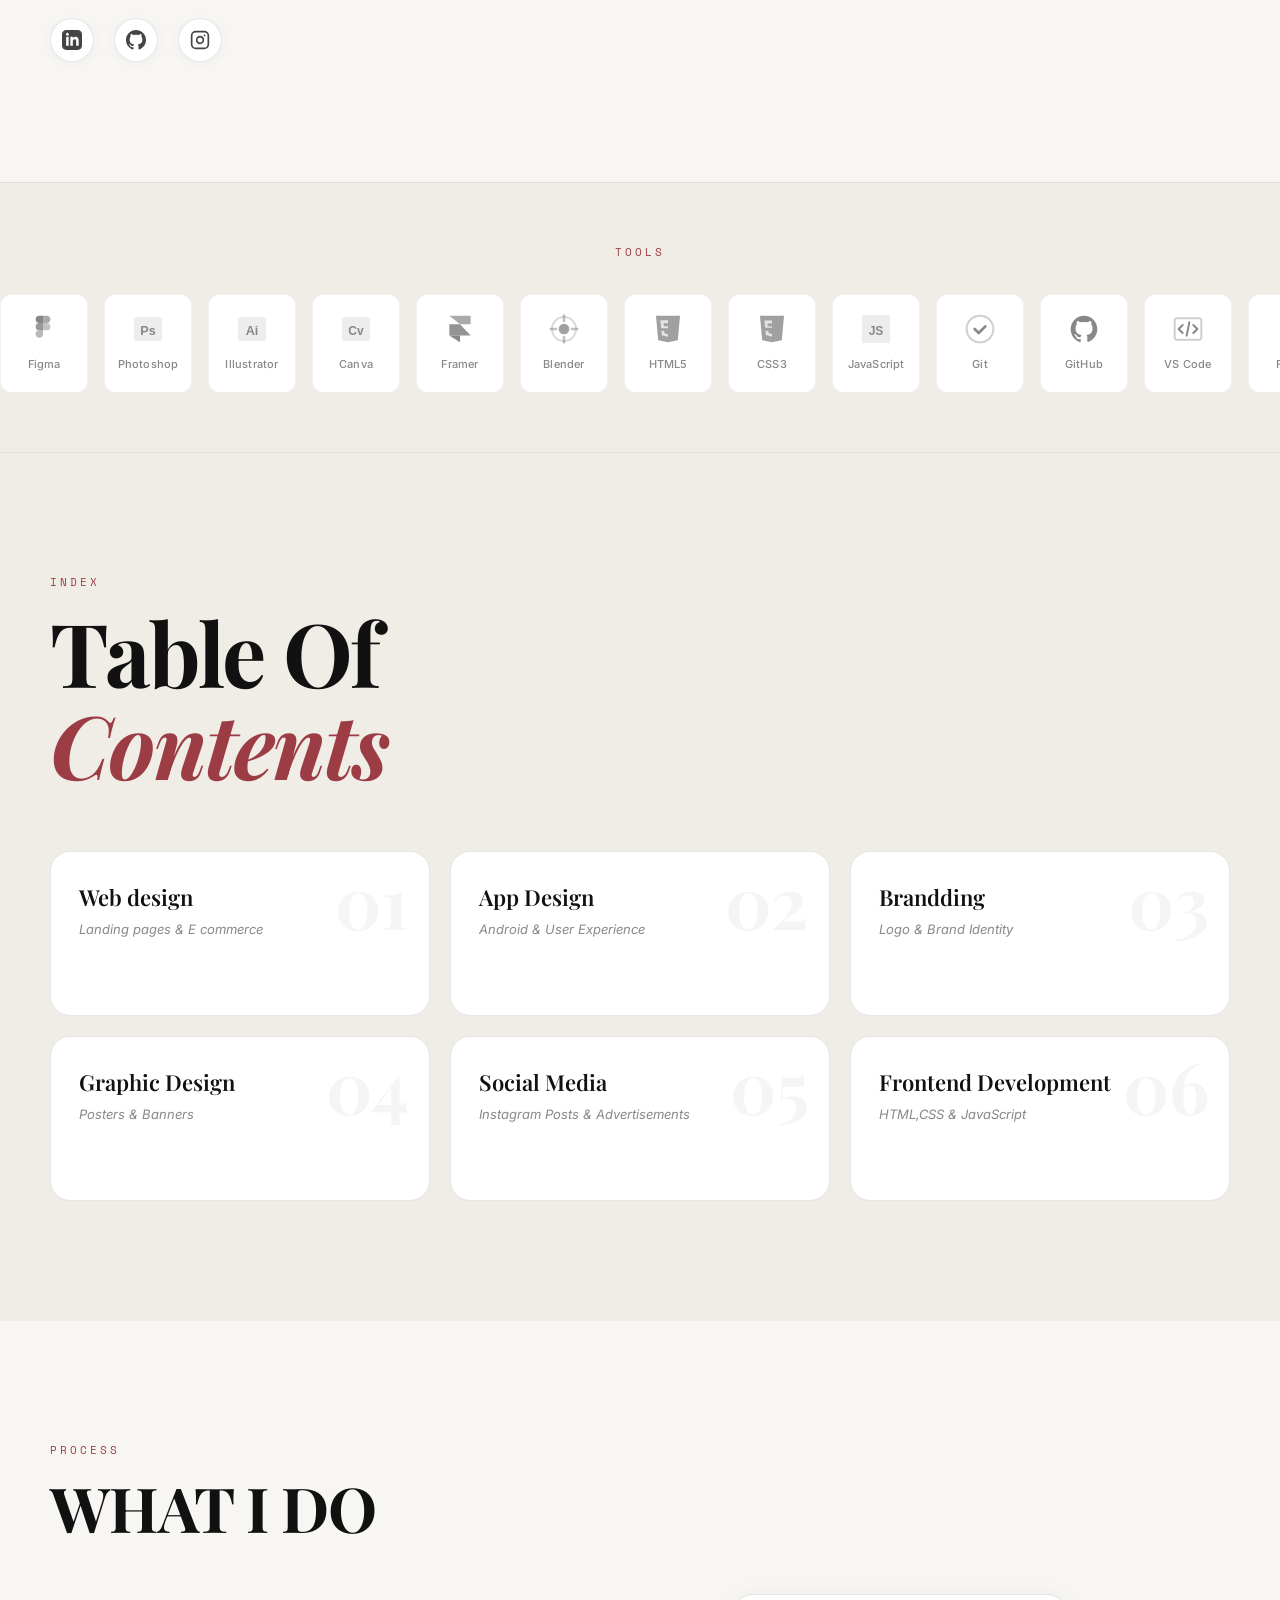
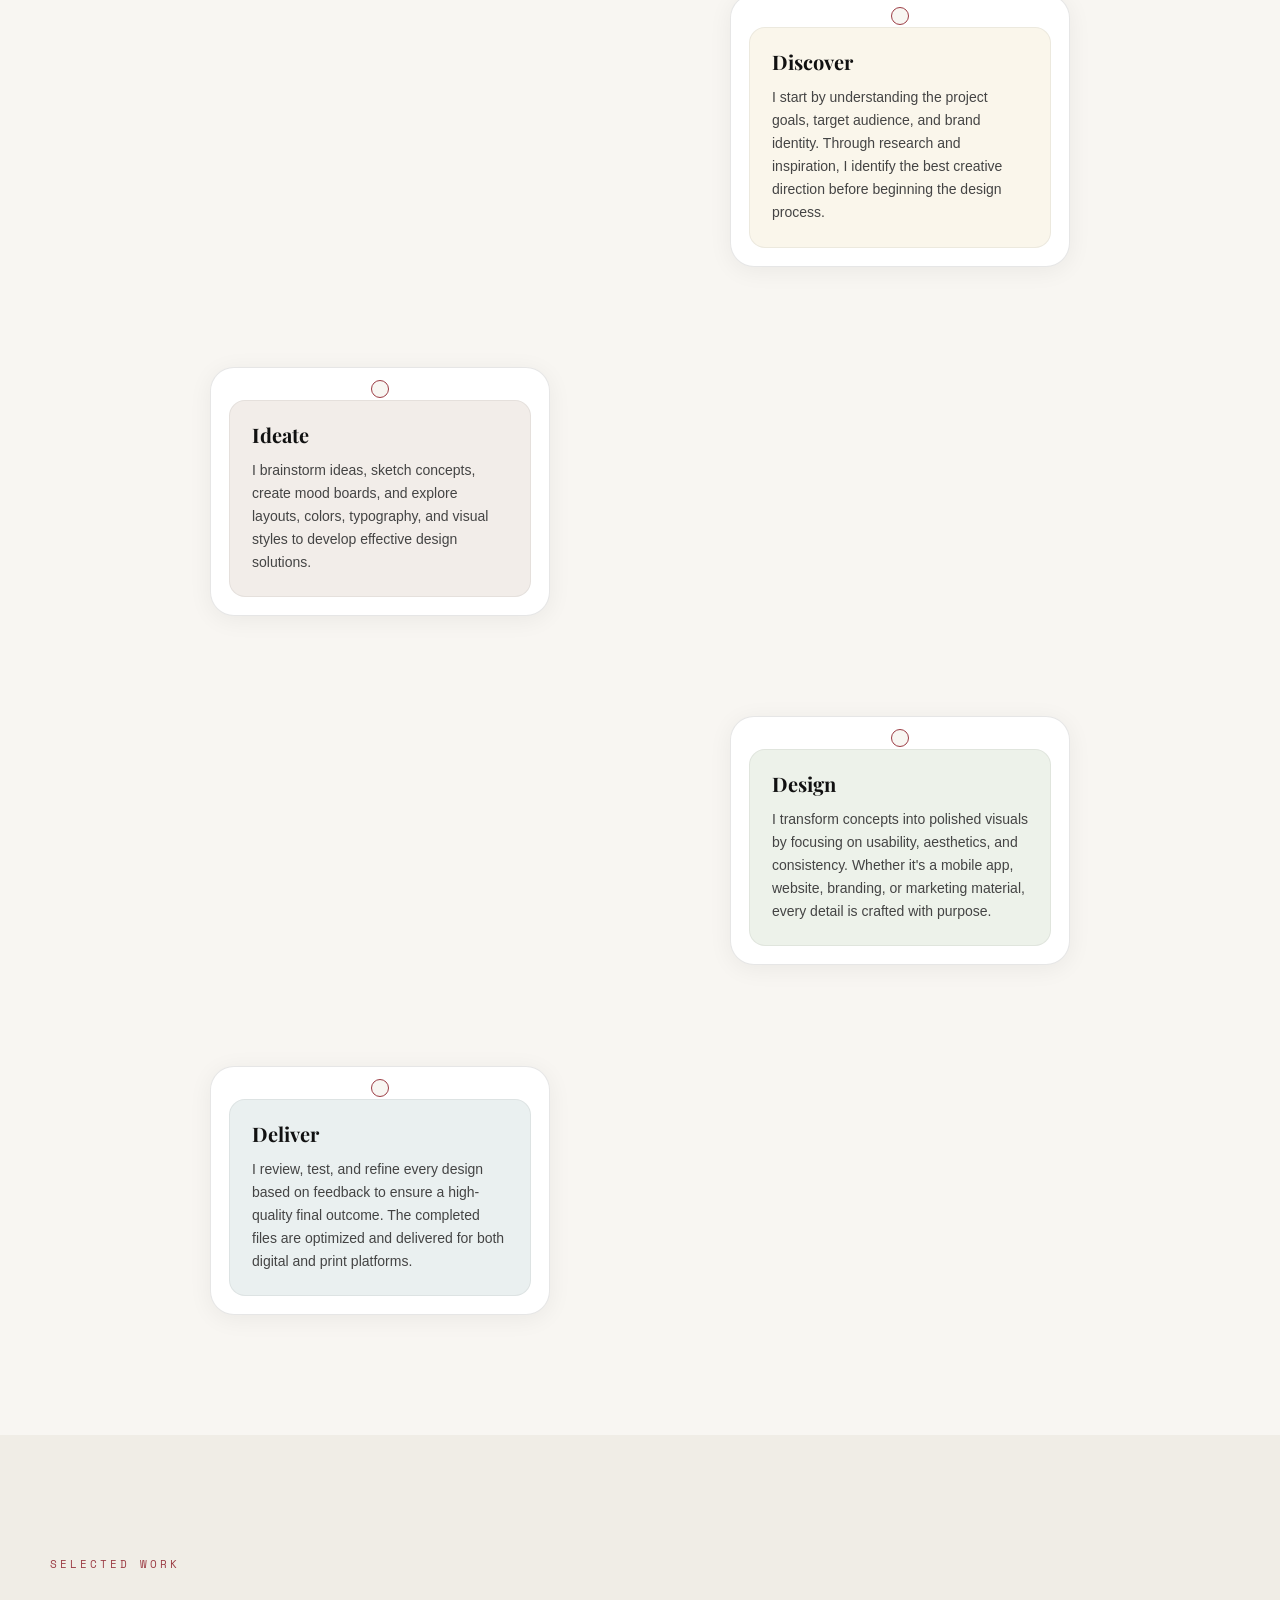
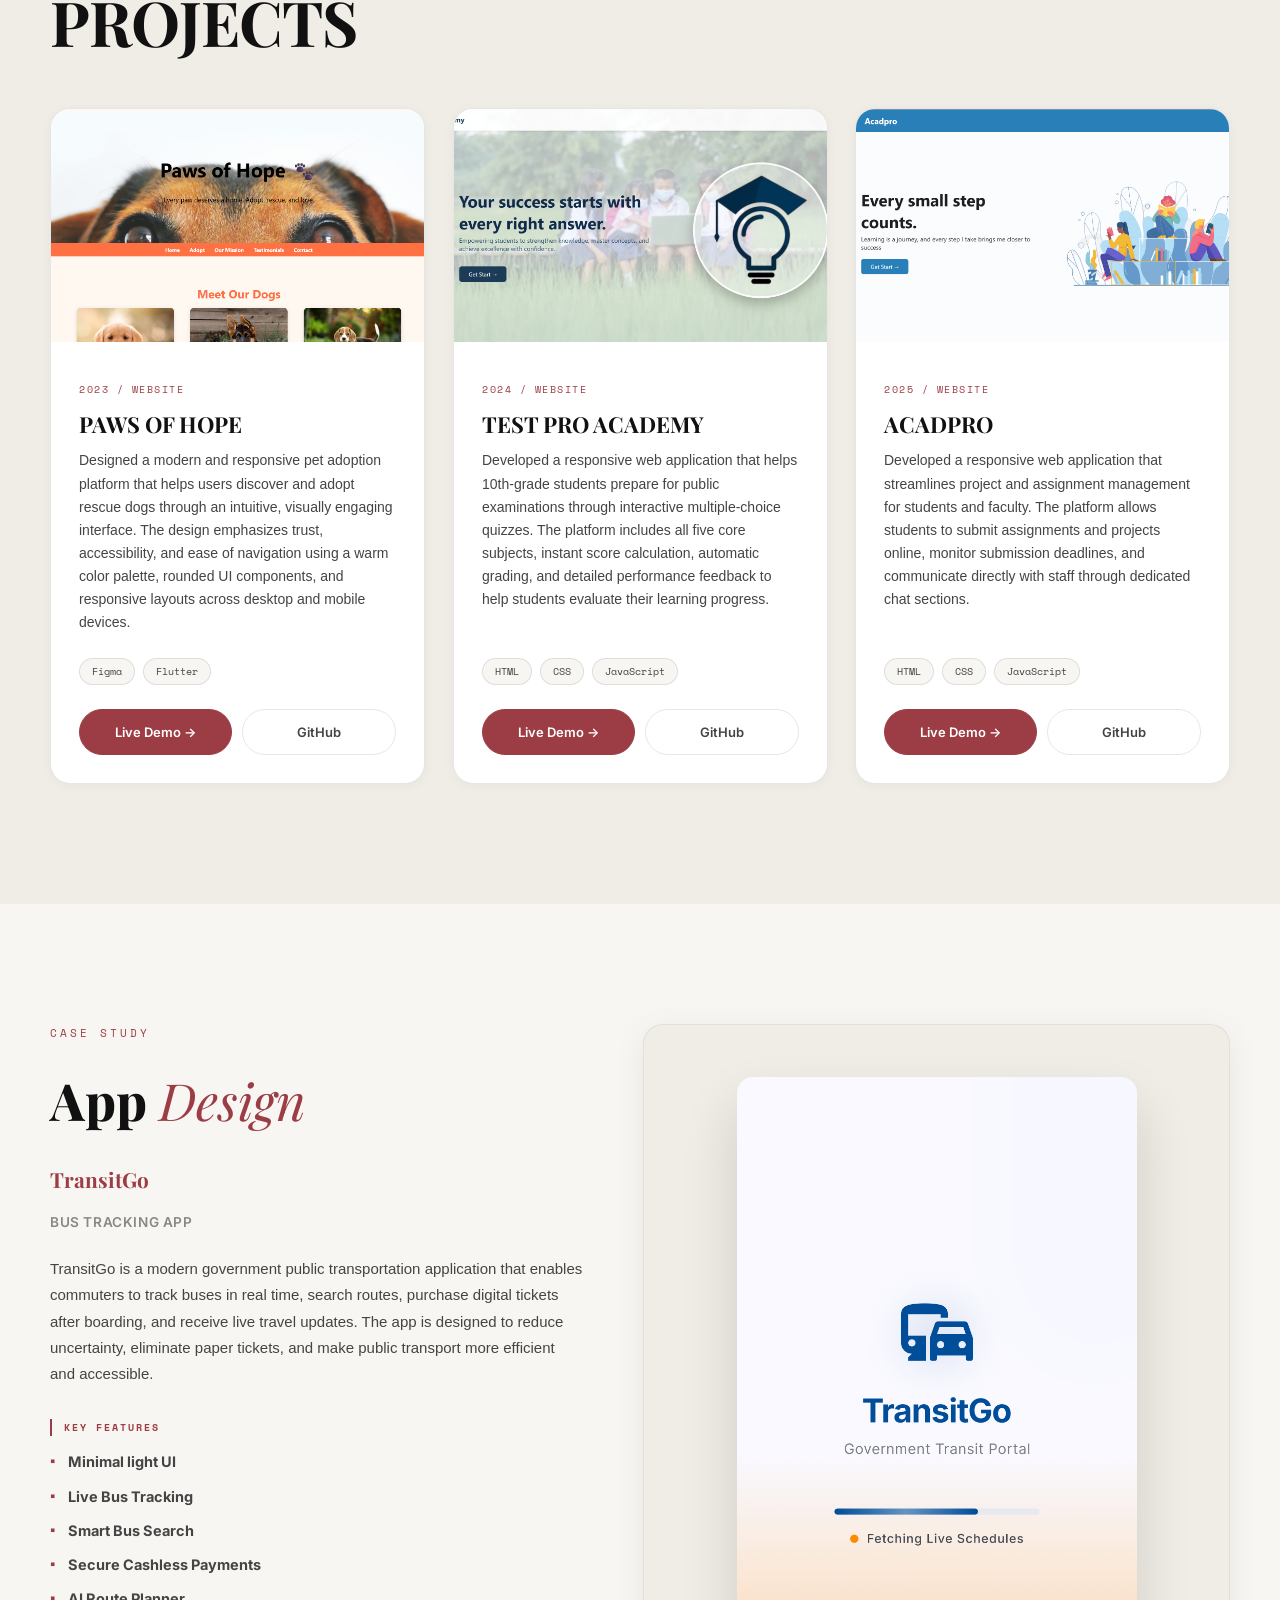
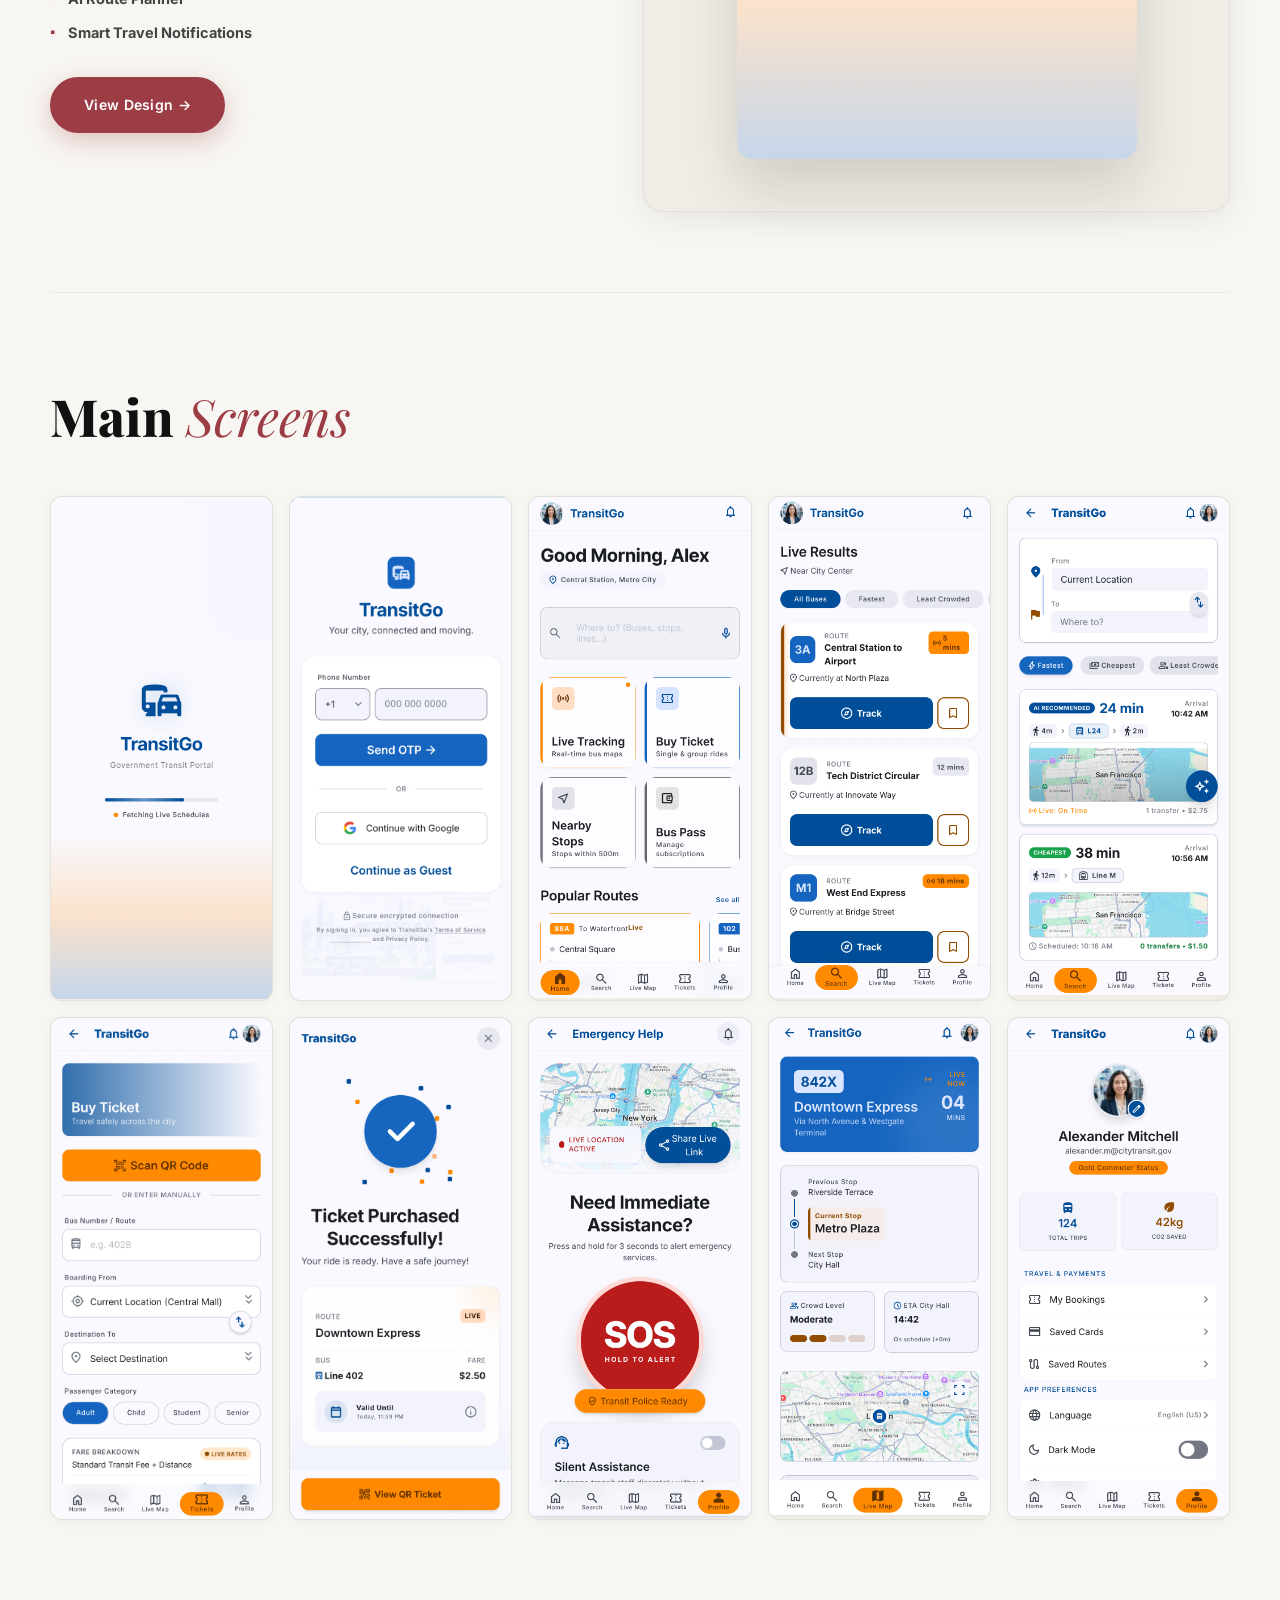
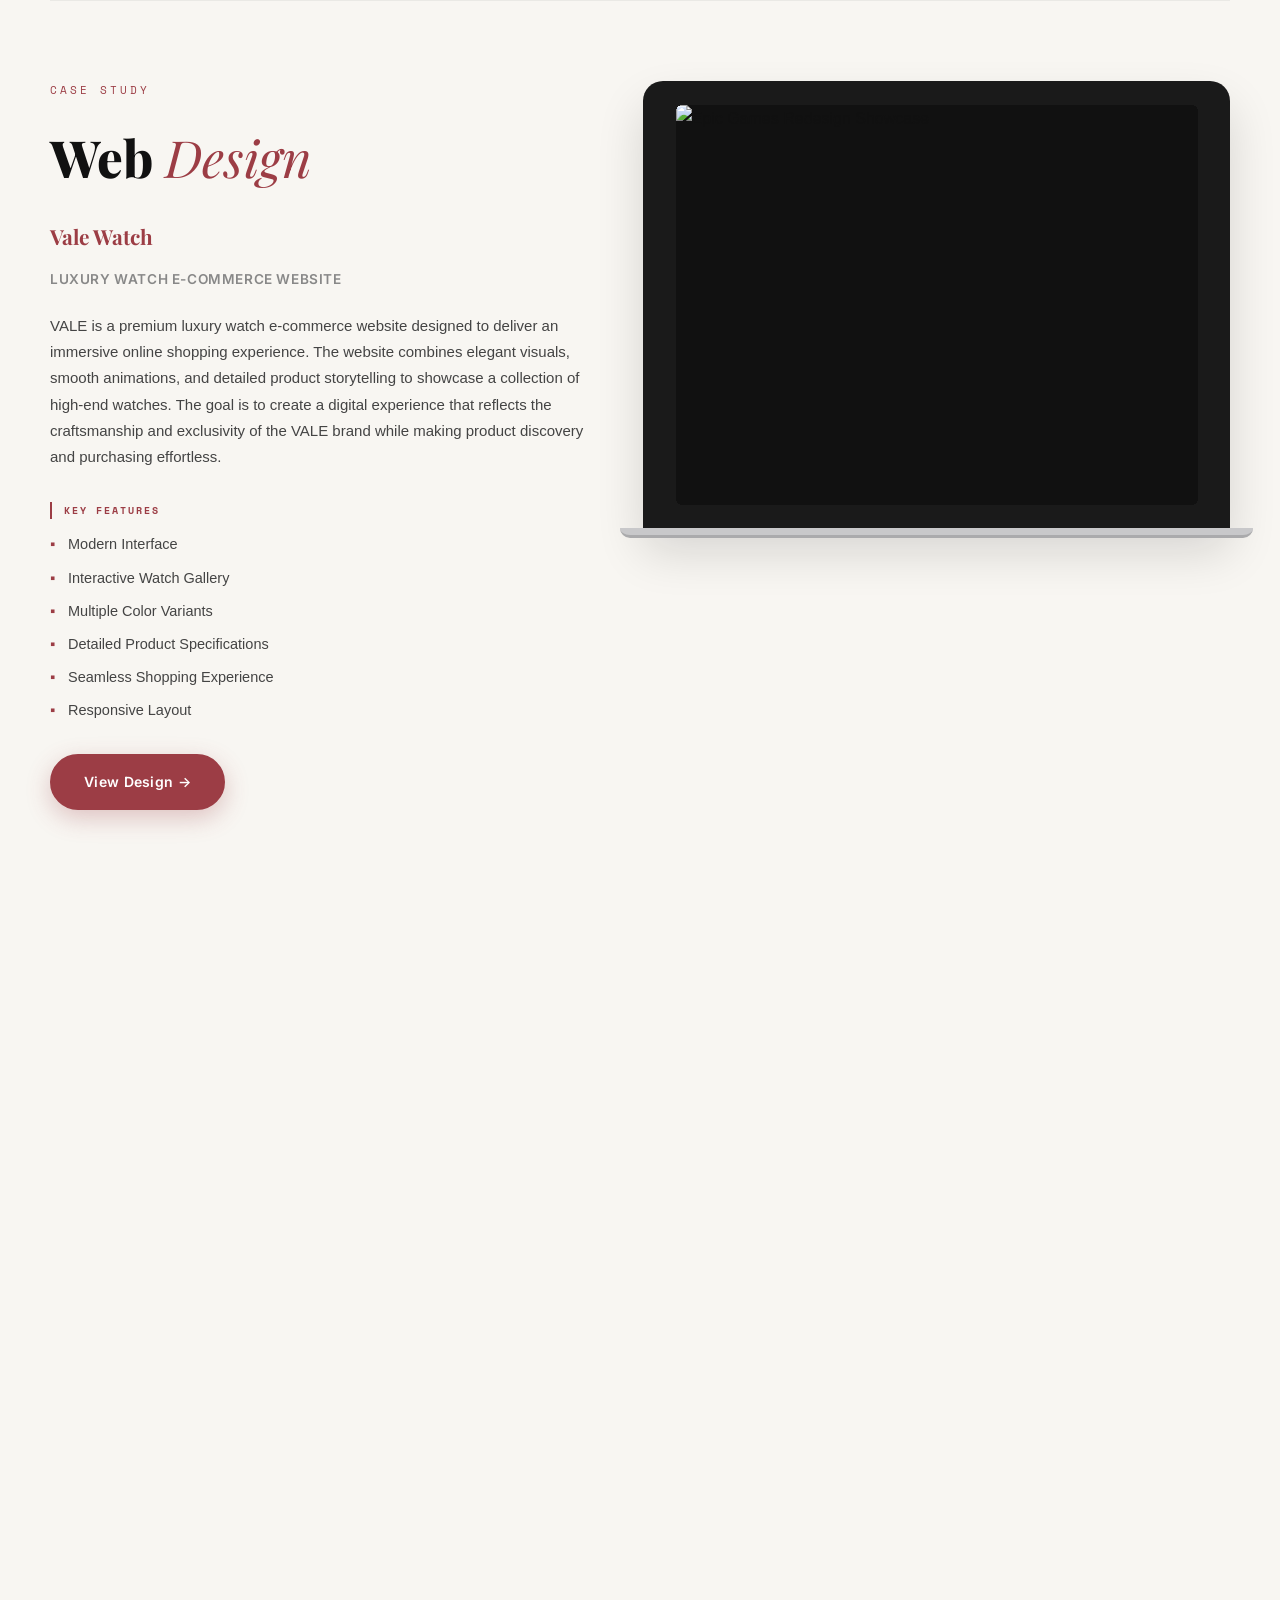
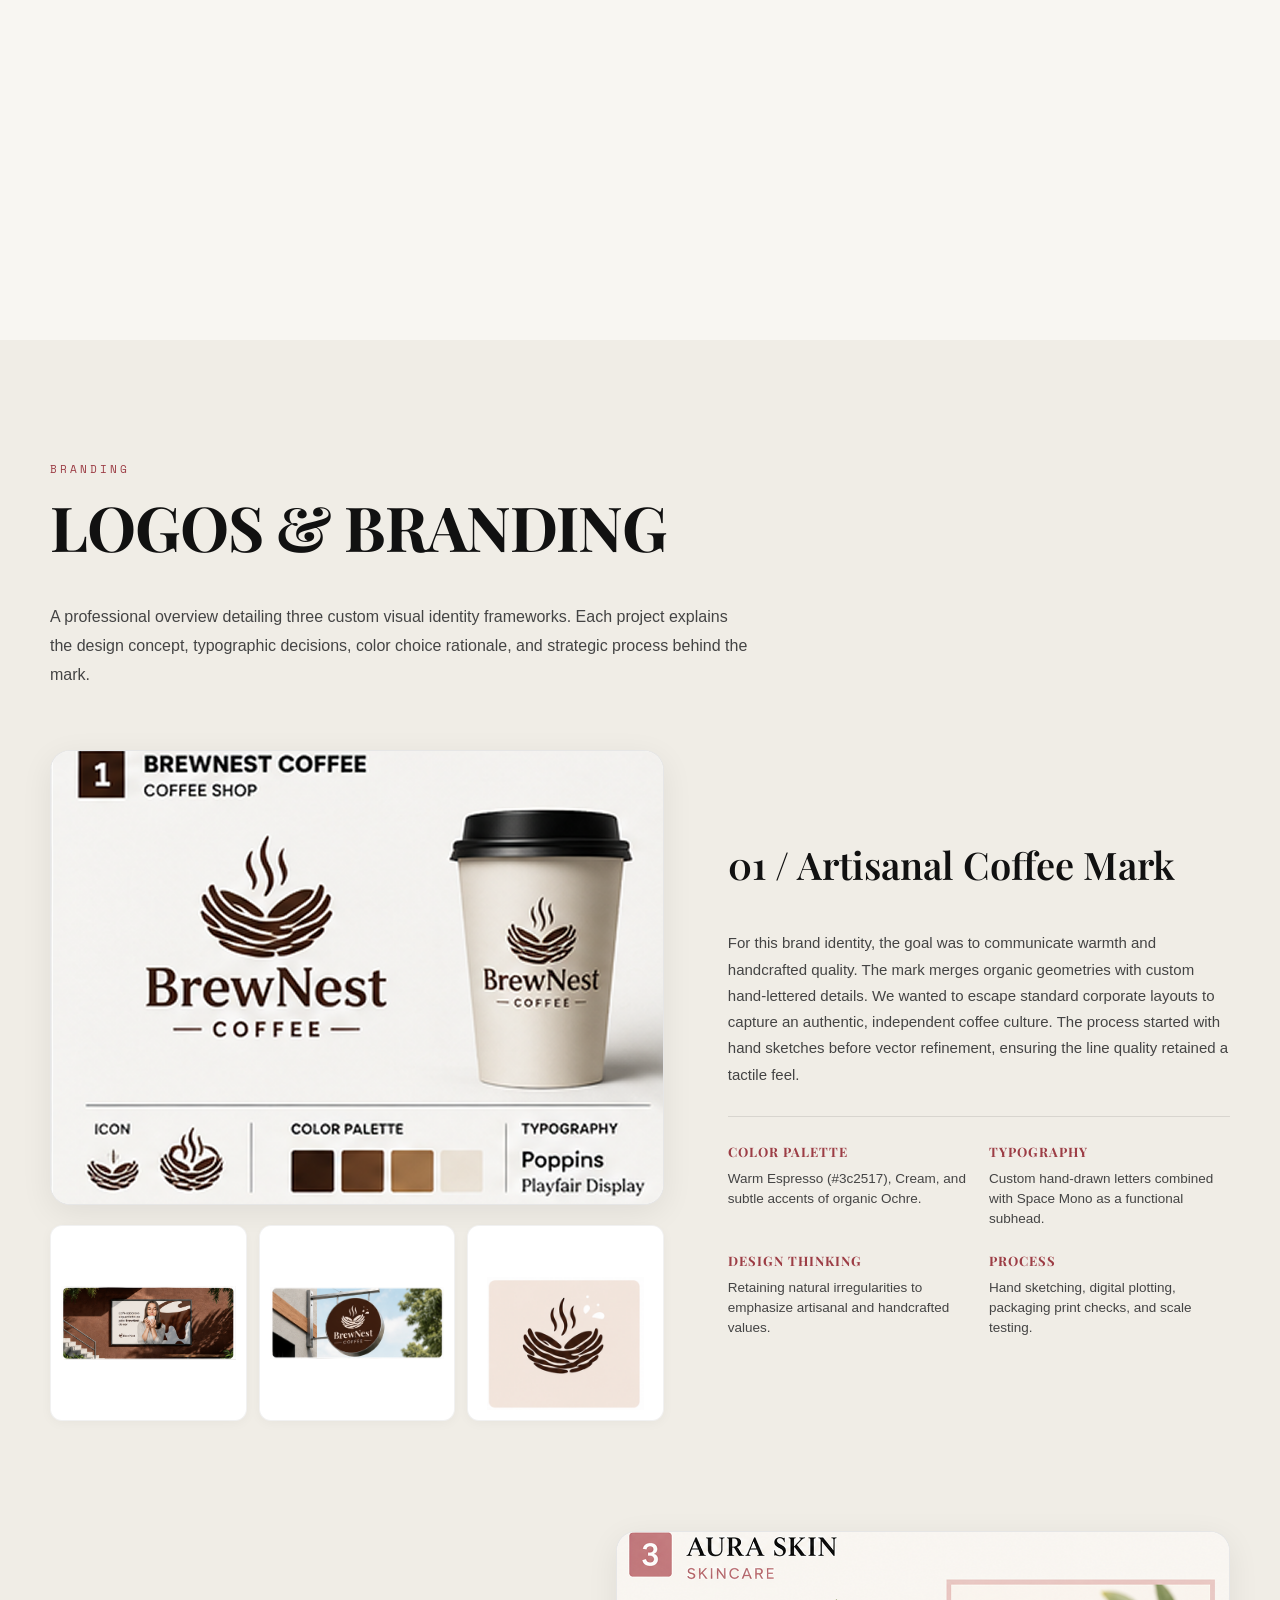
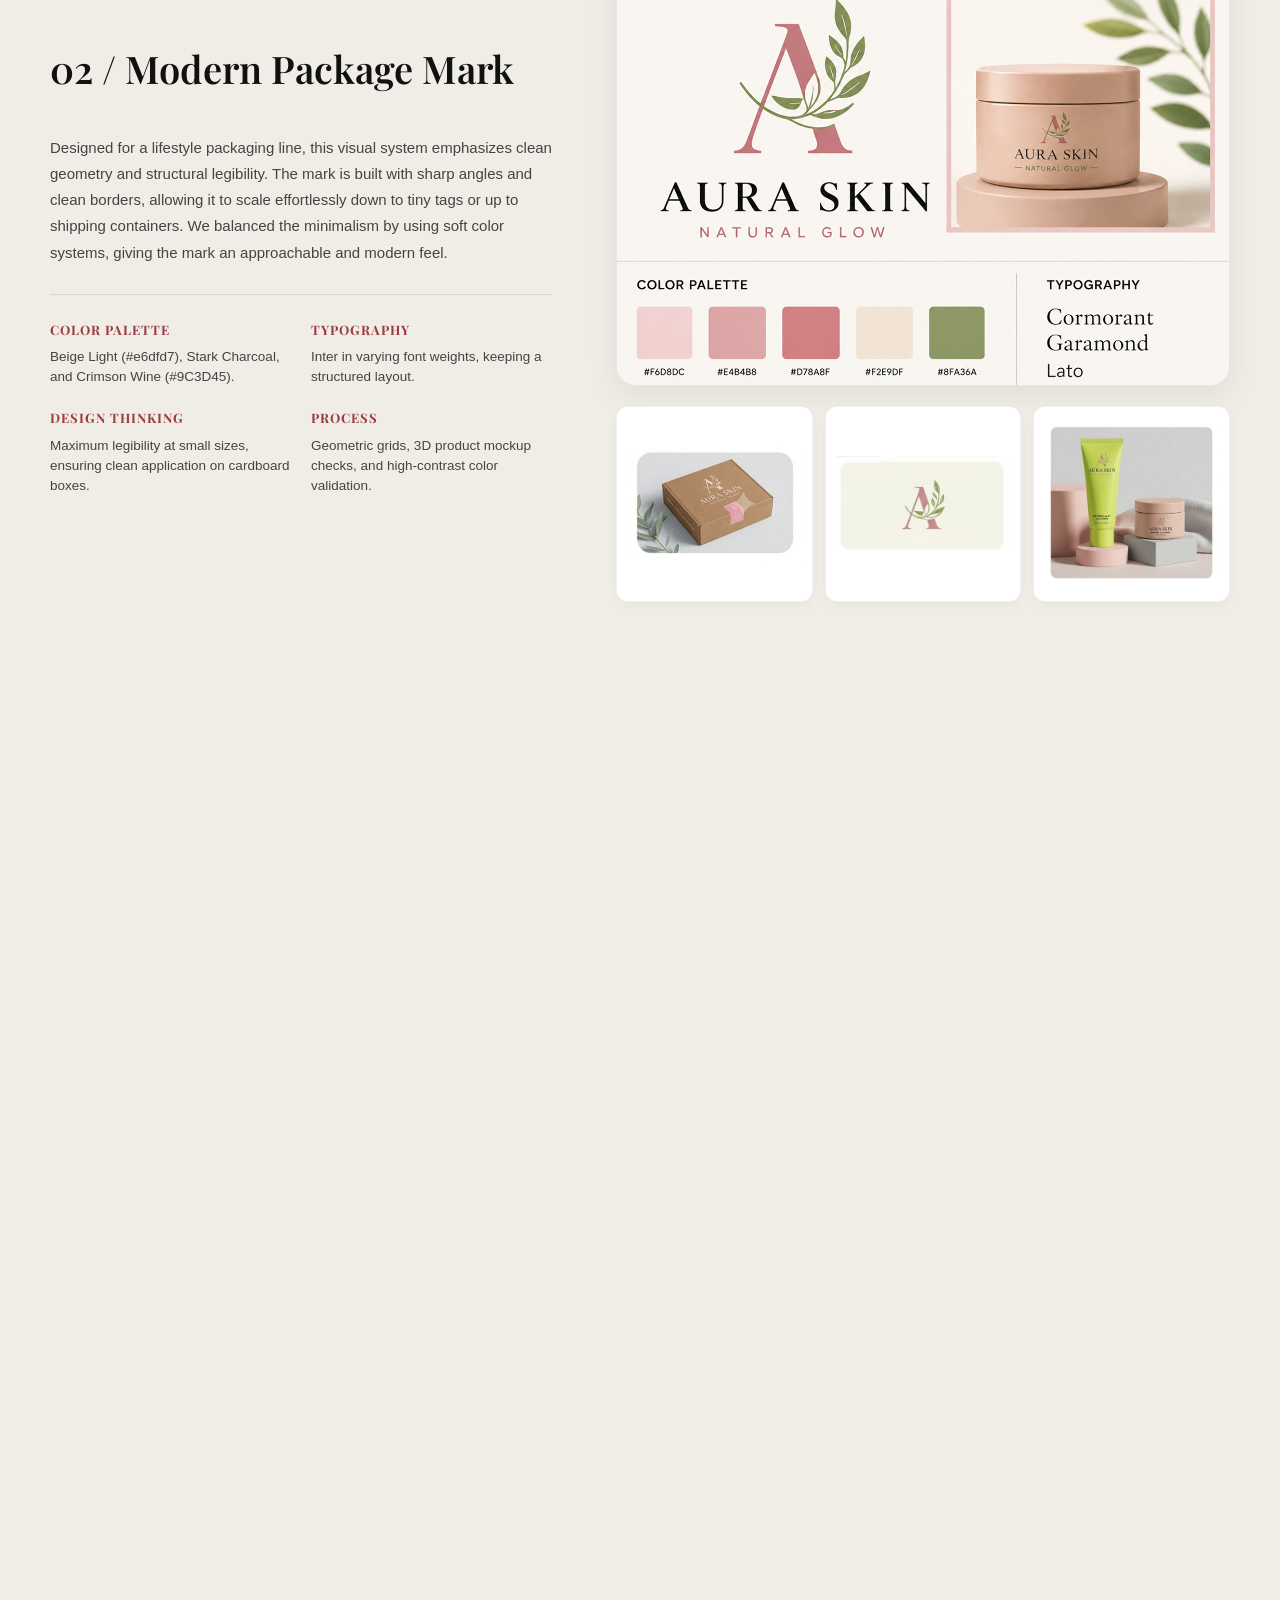
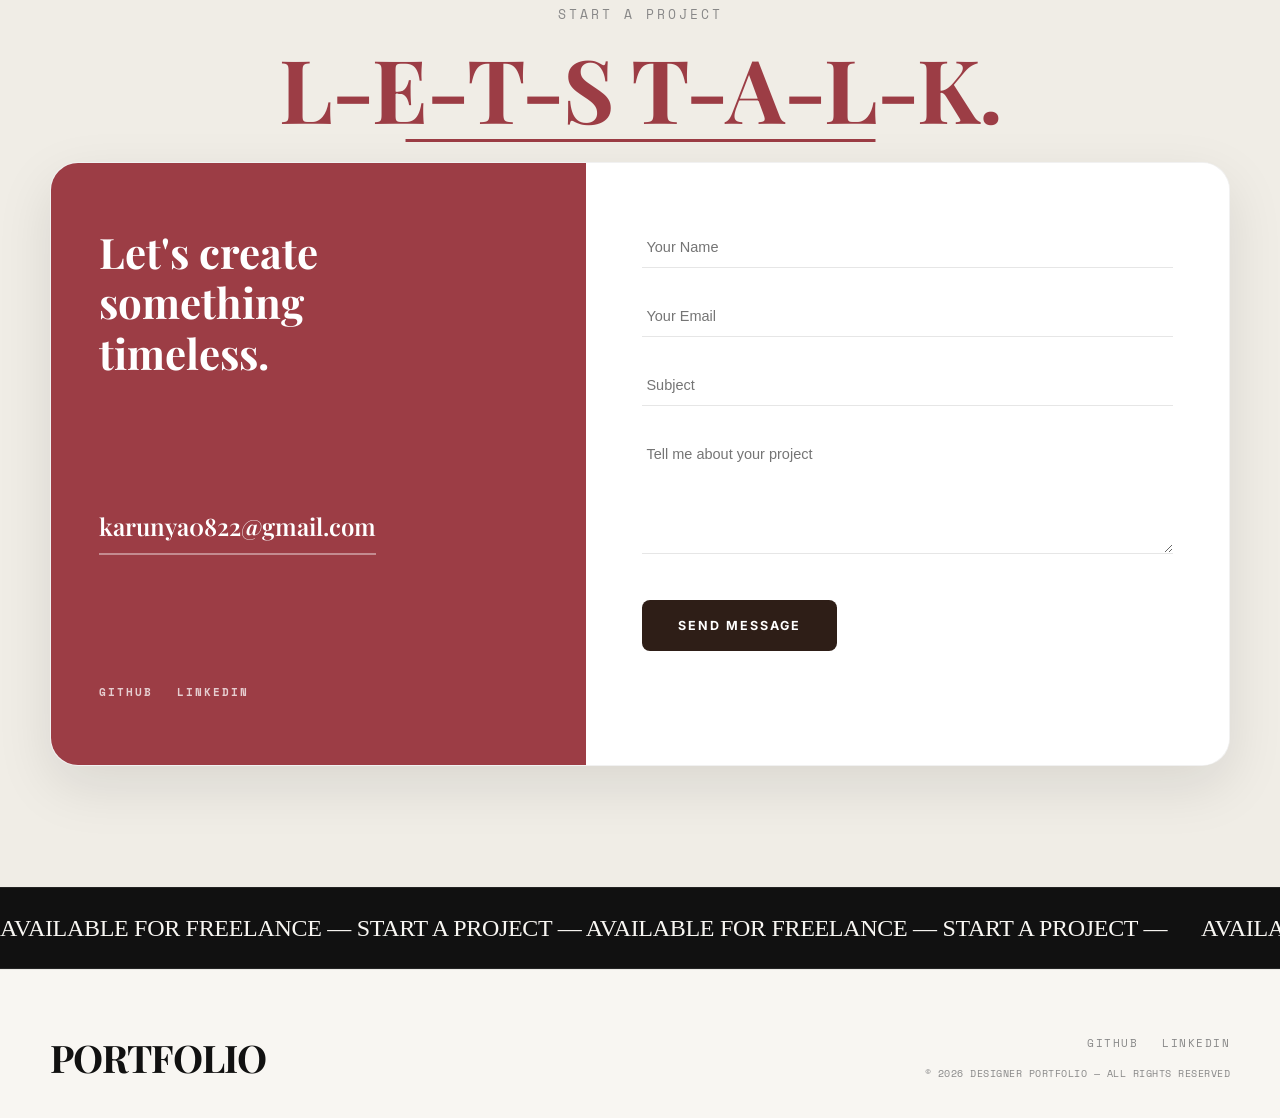
==== commit 51c1a4ac: "Fix image source paths in hero section" ====
--- a/index.html
+++ b/index.html
@@ -49,8 +49,8 @@
   <section class="hero" id="top">
     <div class="hero__overlay"></div>
     <picture>
-      <source media="(max-width: 768px)" srcset="pic/pic 2.png">
-      <img class="hero__photo" src="pic/top (2).jpg" alt="Hero Background Image" />
+      <source media="(max-width: 768px)" srcset="pic/pic2.png">
+      <img class="hero__photo" src="pic/top(2).jpg" alt="Hero Background Image" />
     </picture>
     <div class="hero__content">
       <div class="hero__eyebrow">UI/UX &amp; Graphic Designer</div>
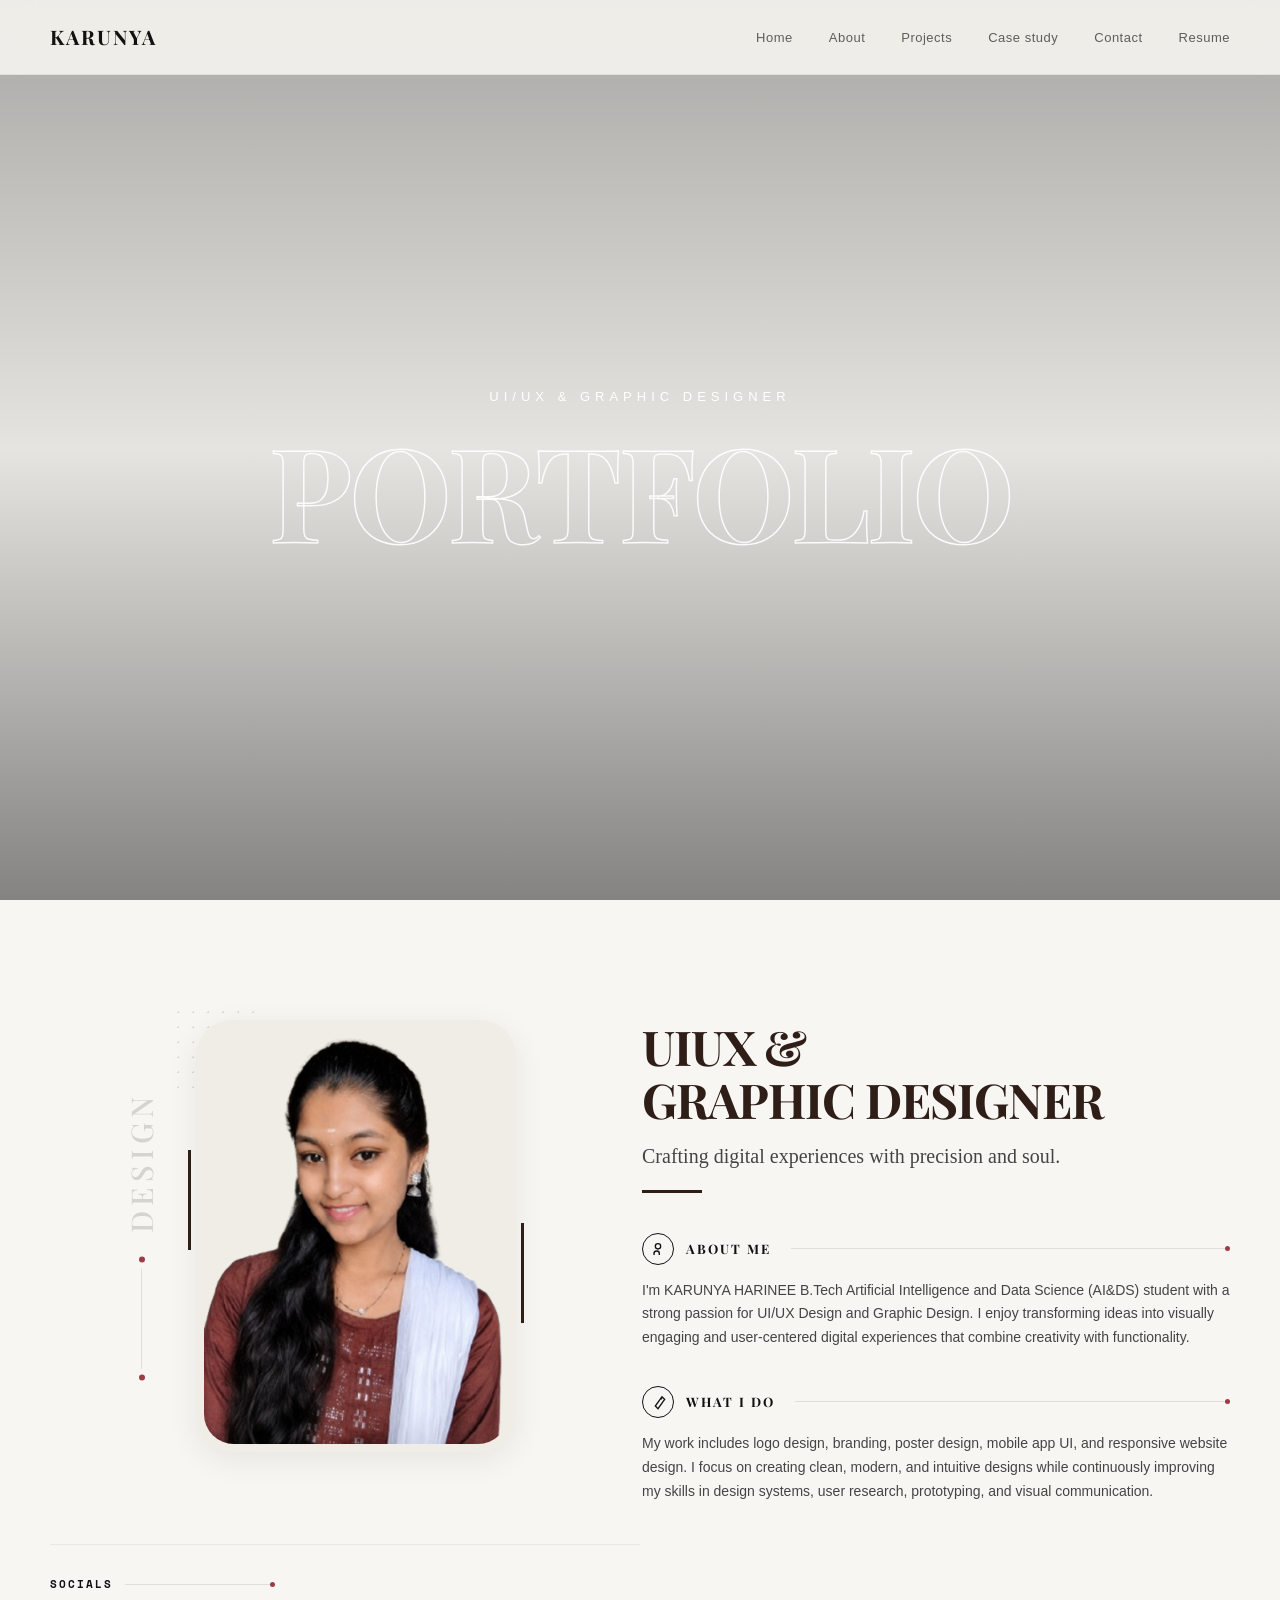
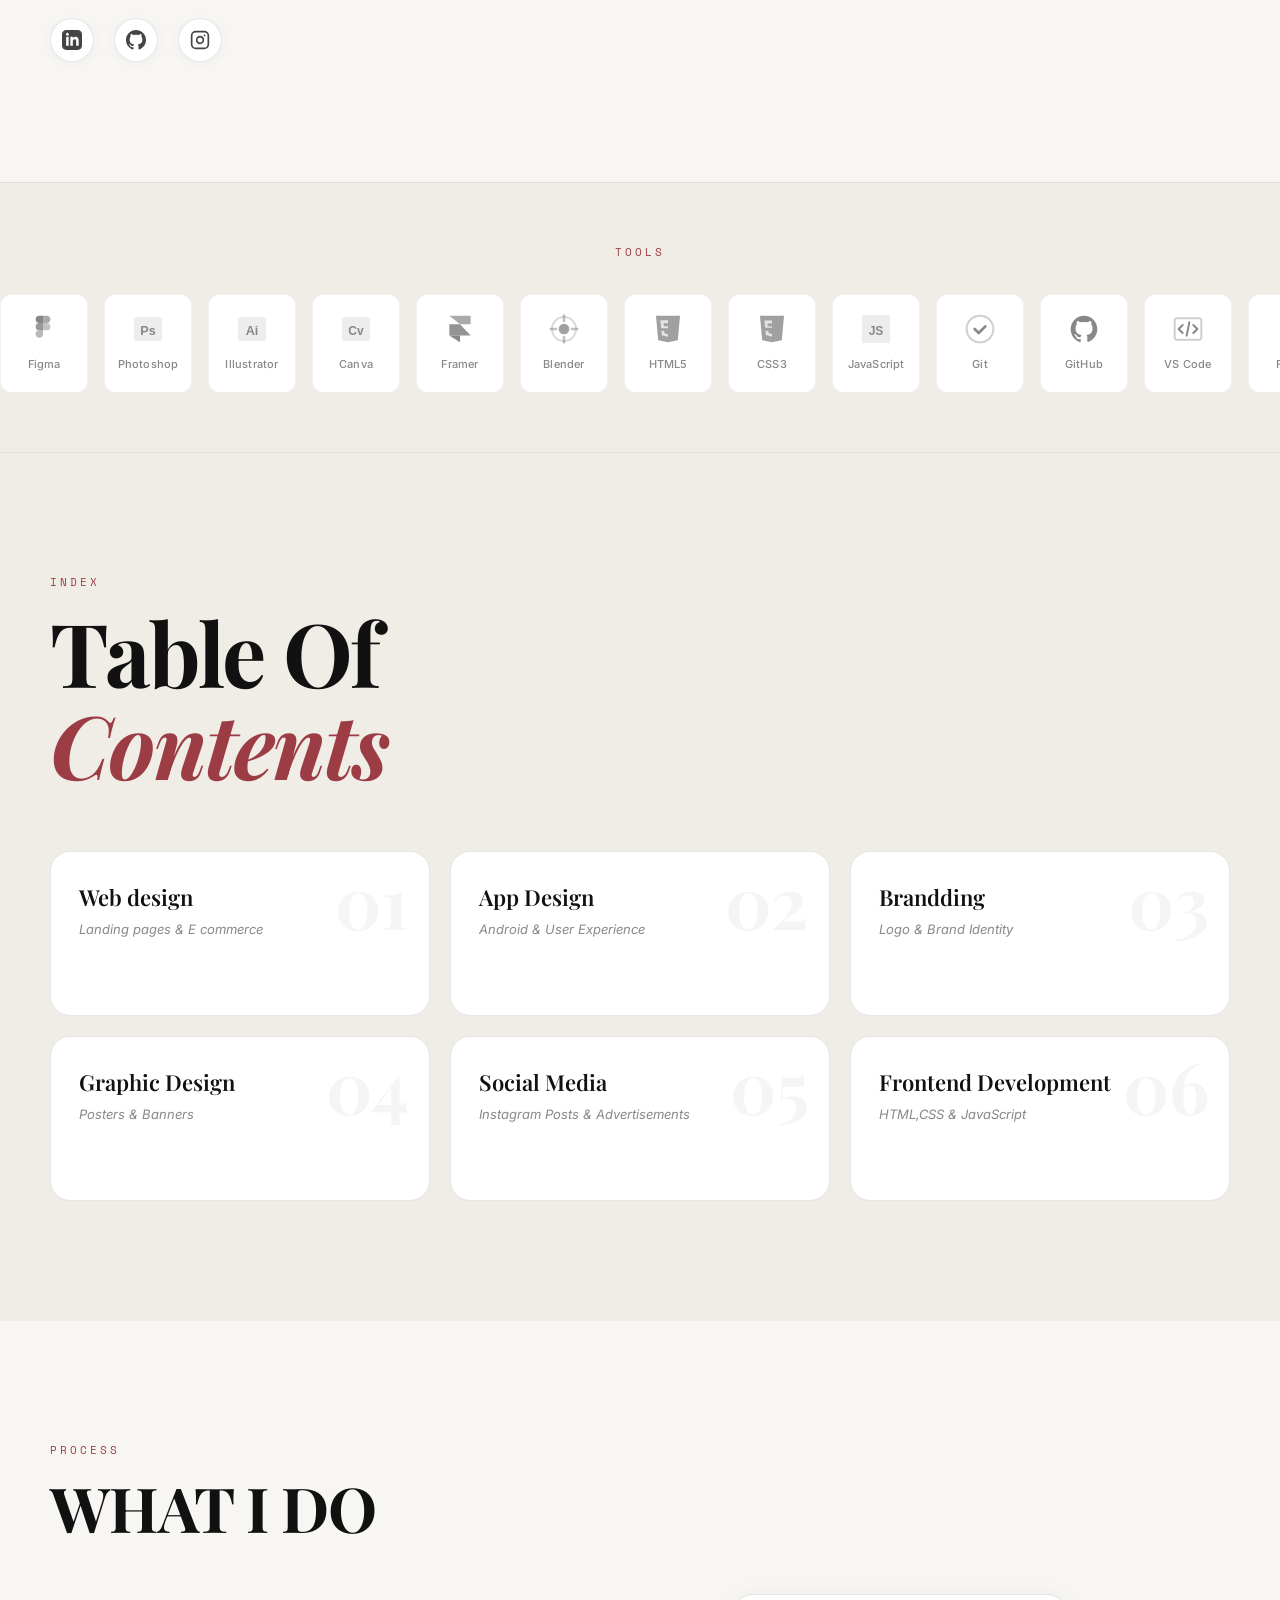
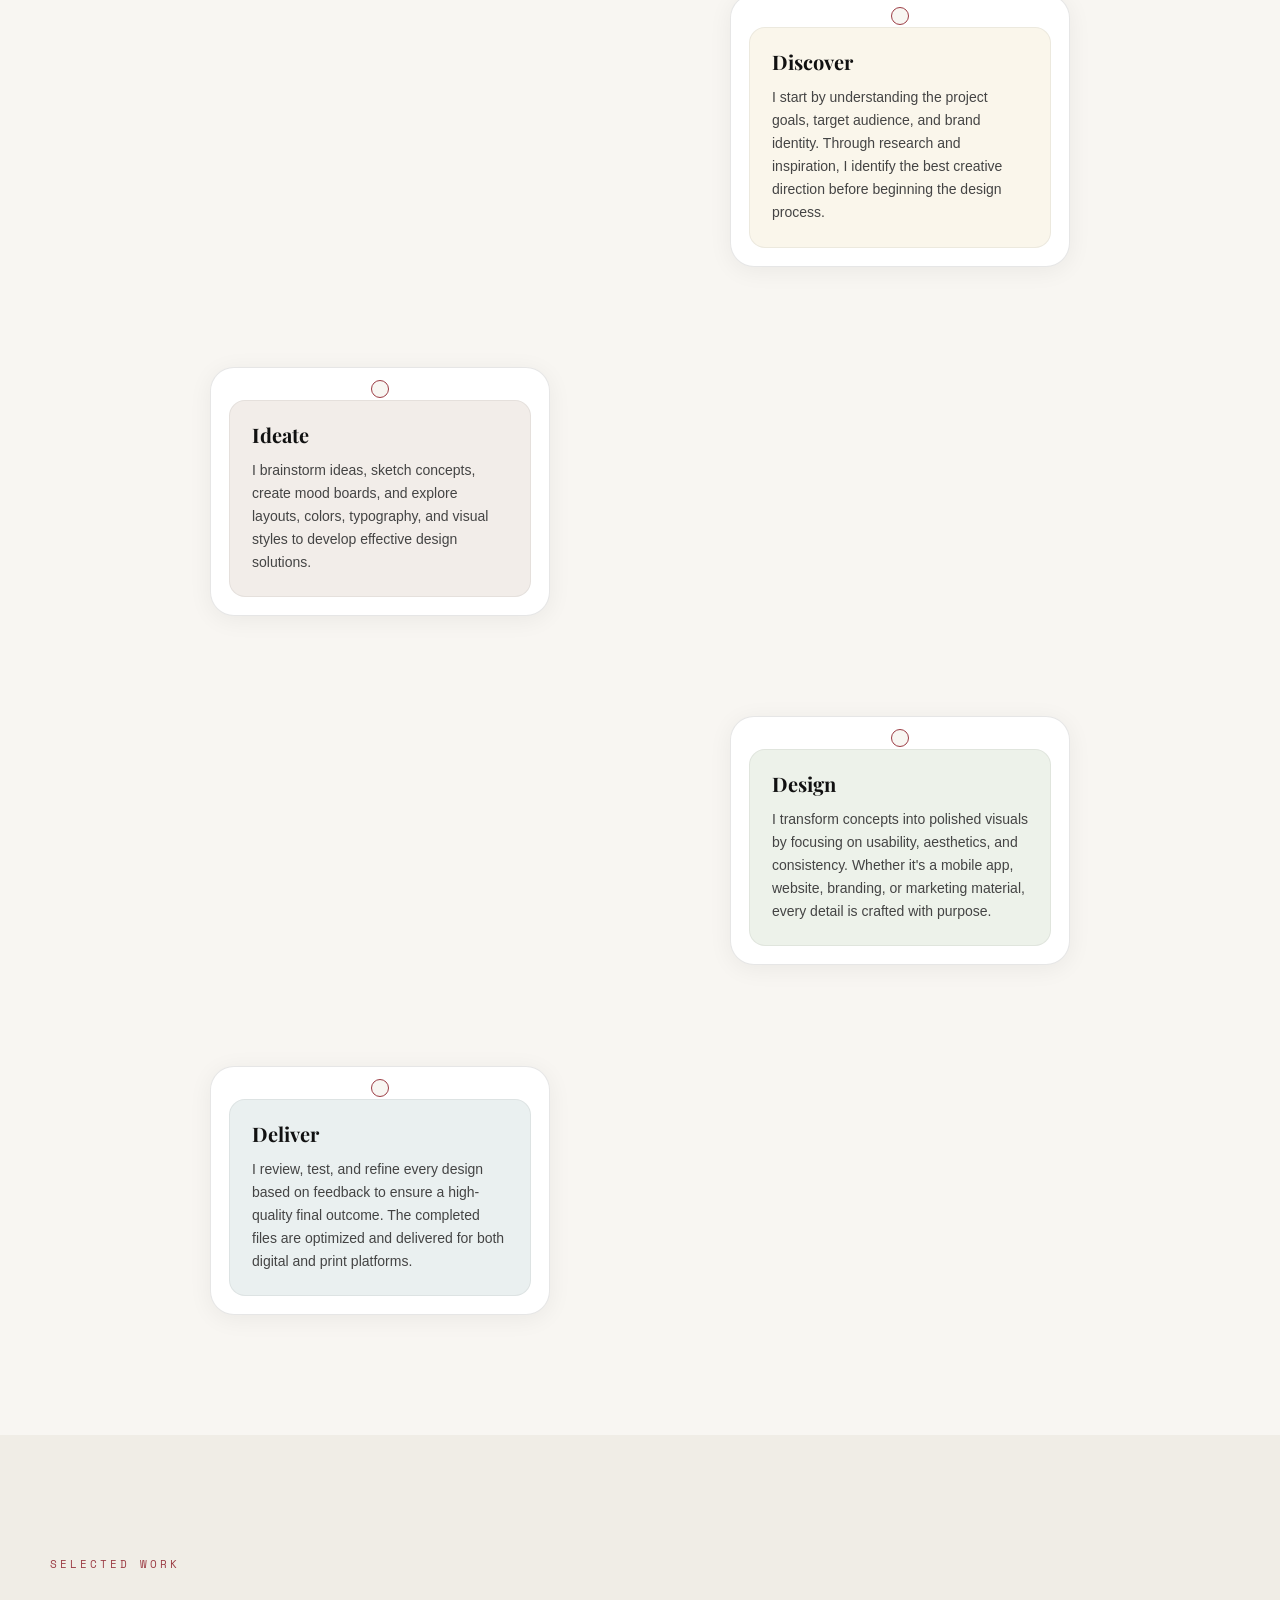
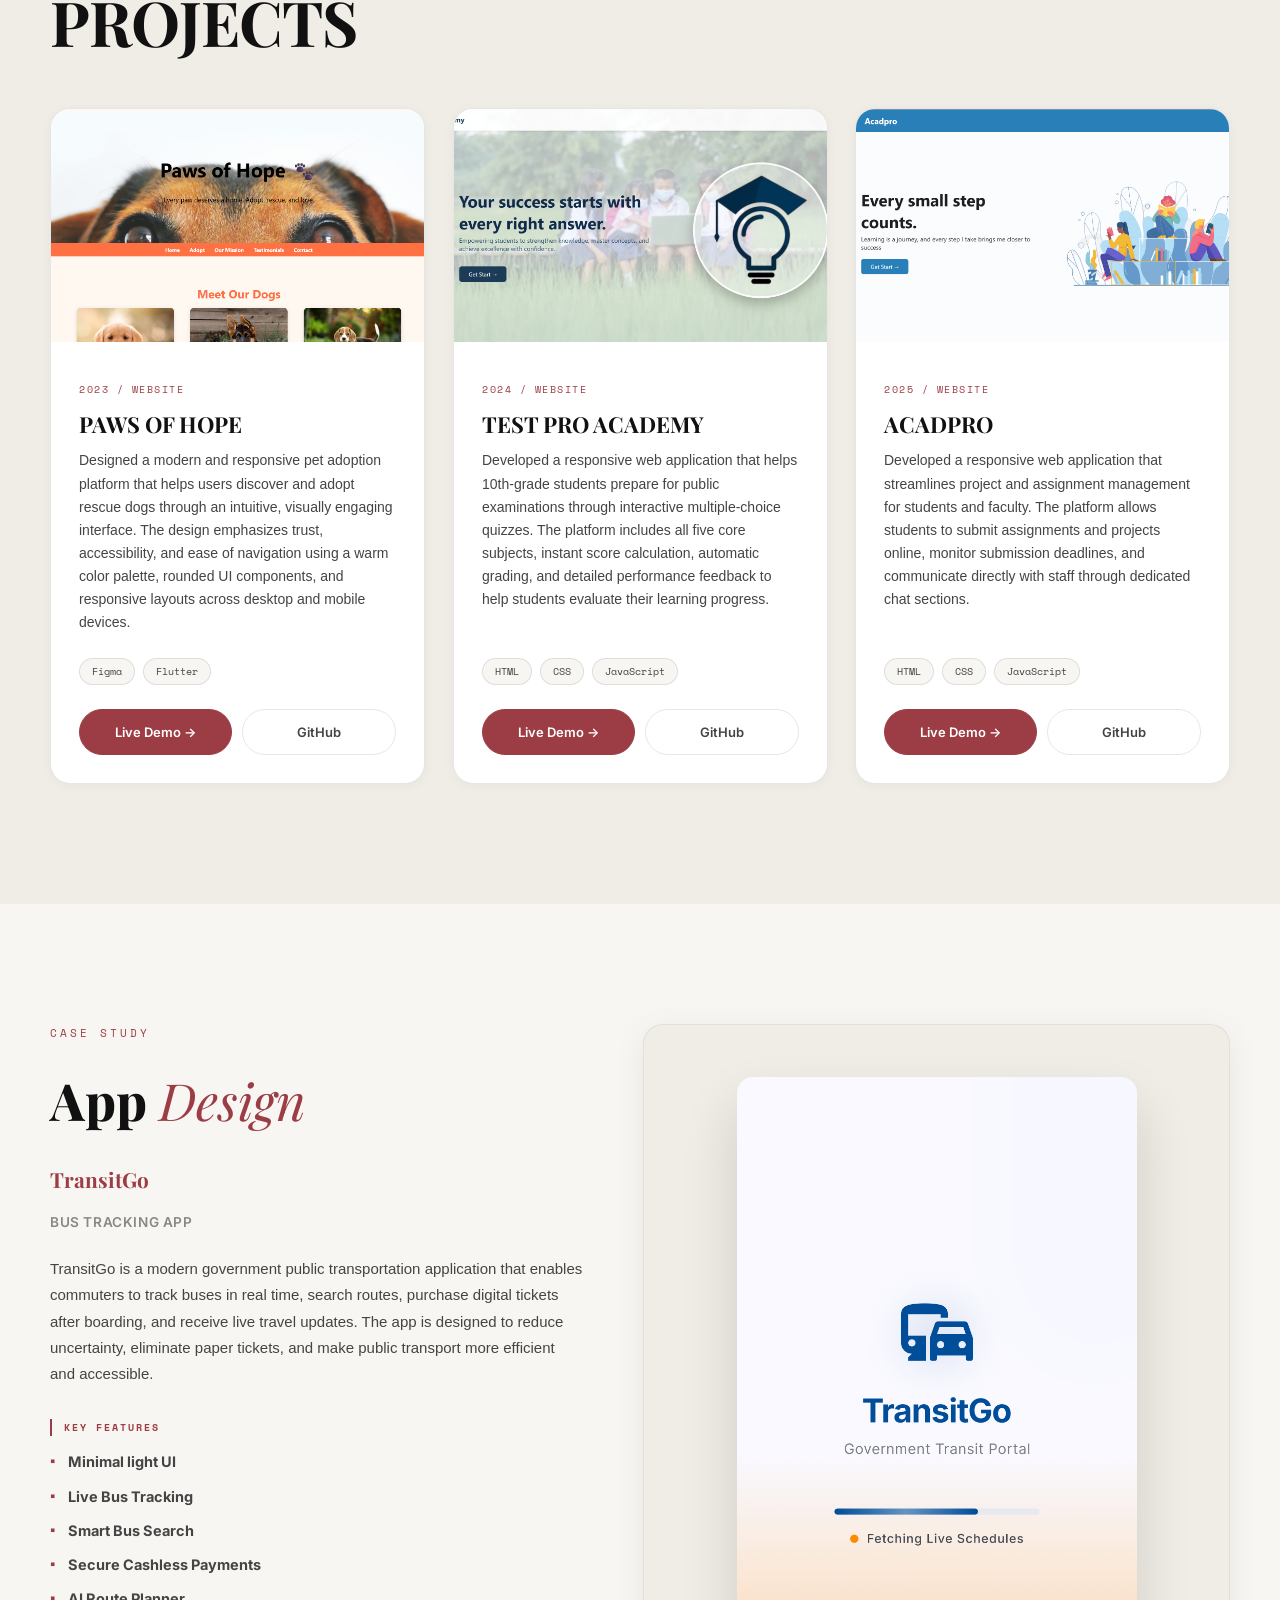
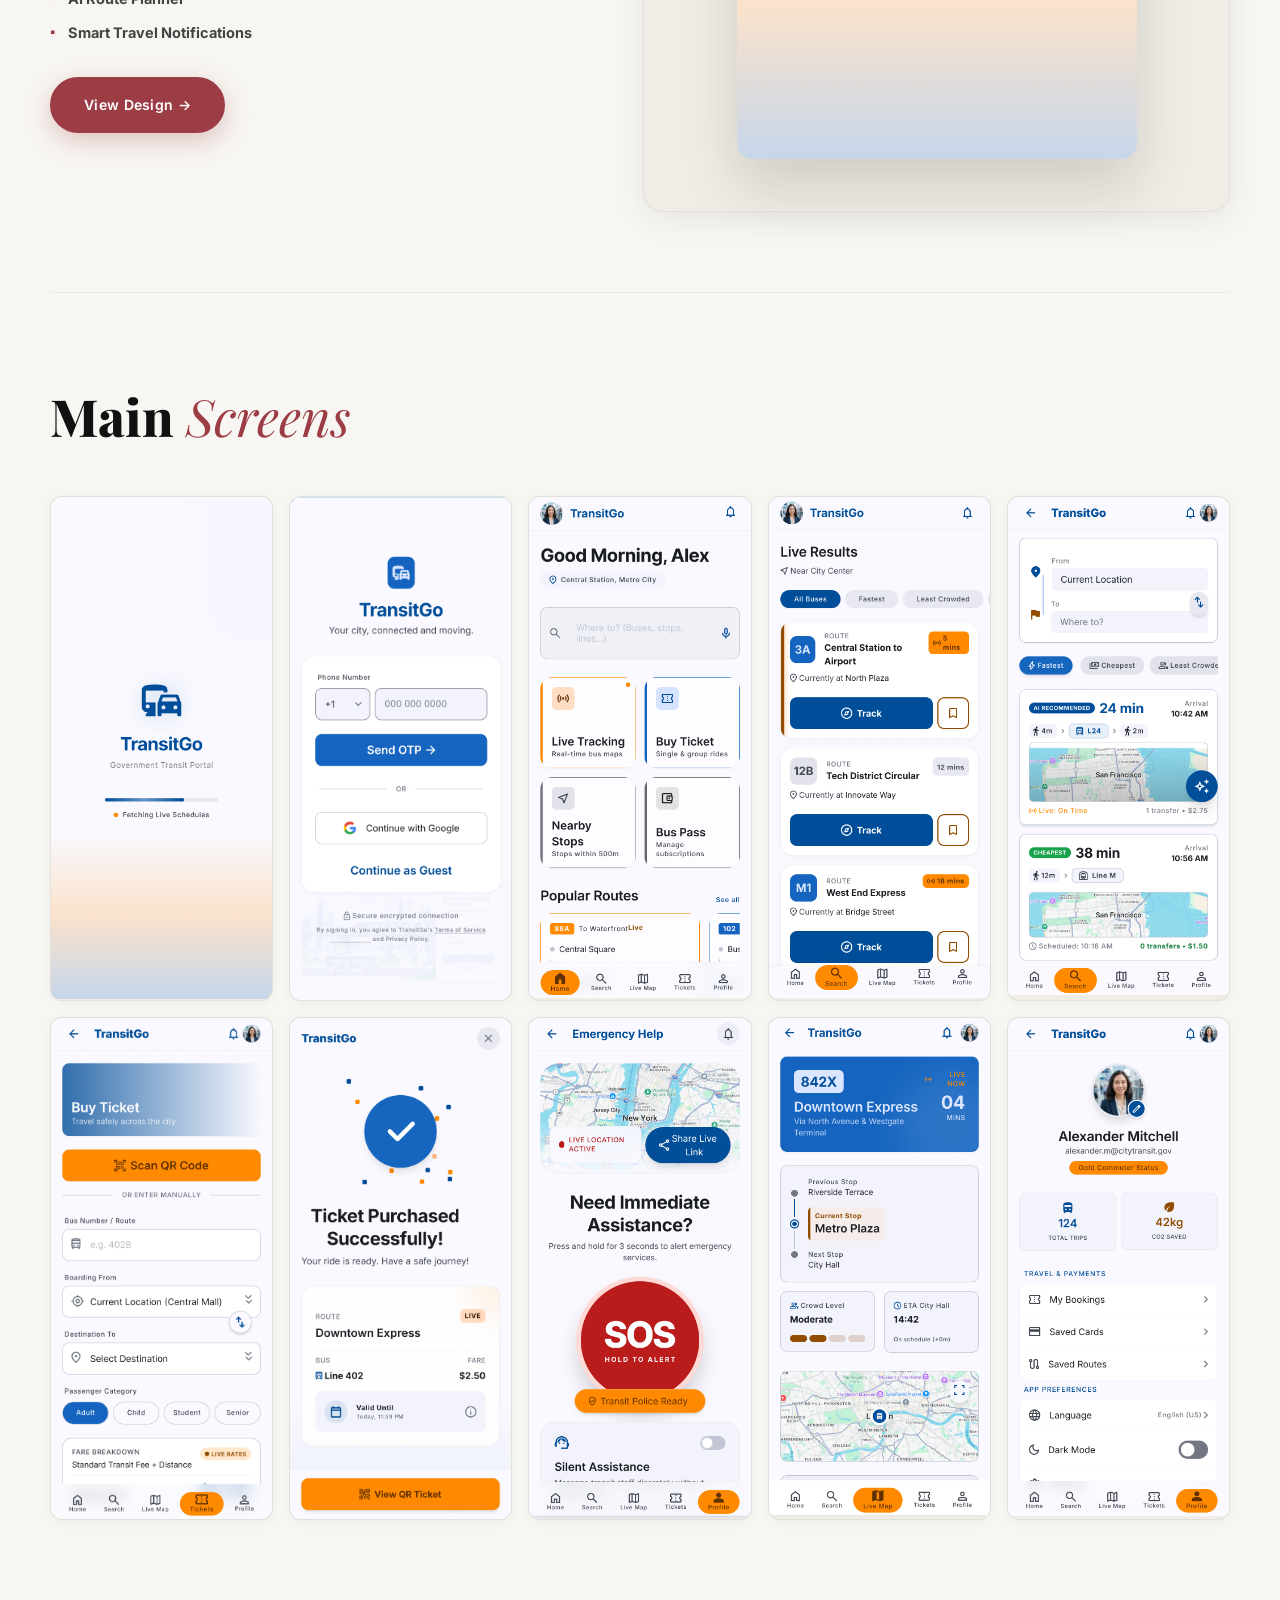
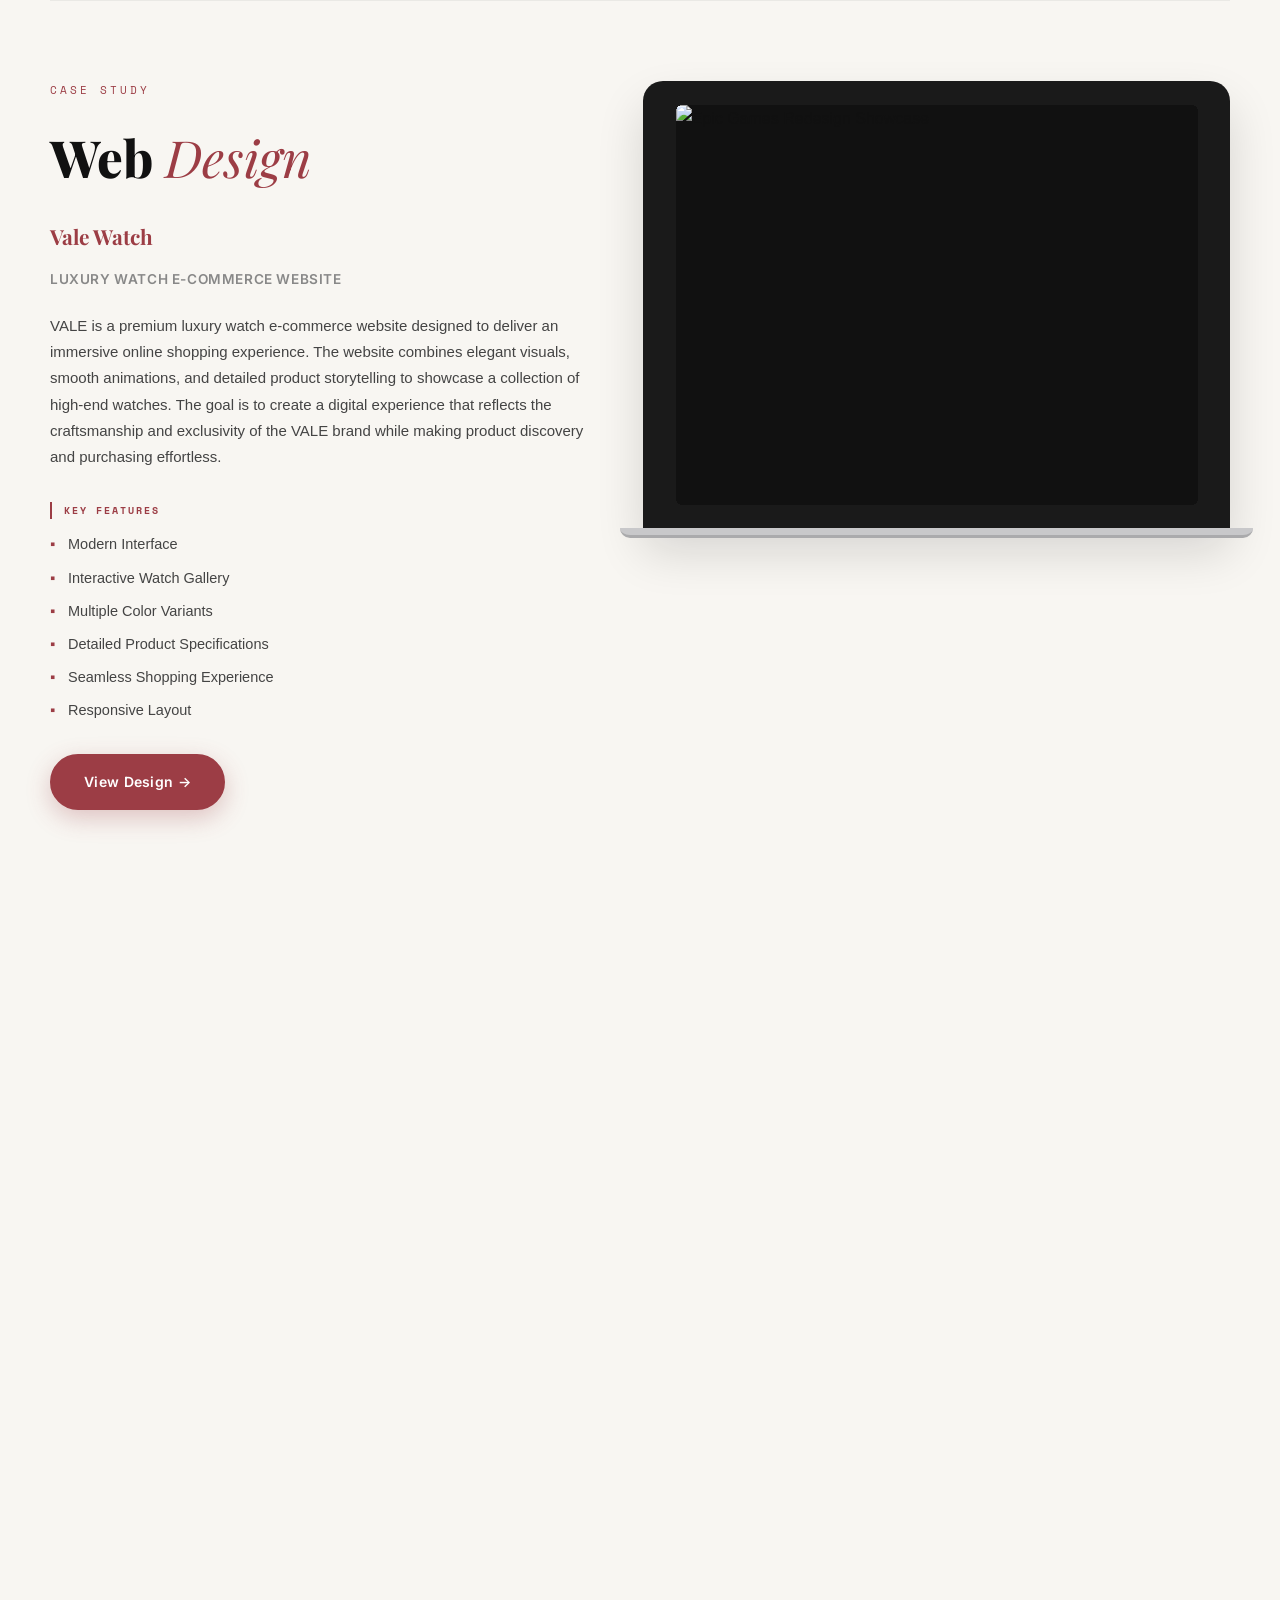
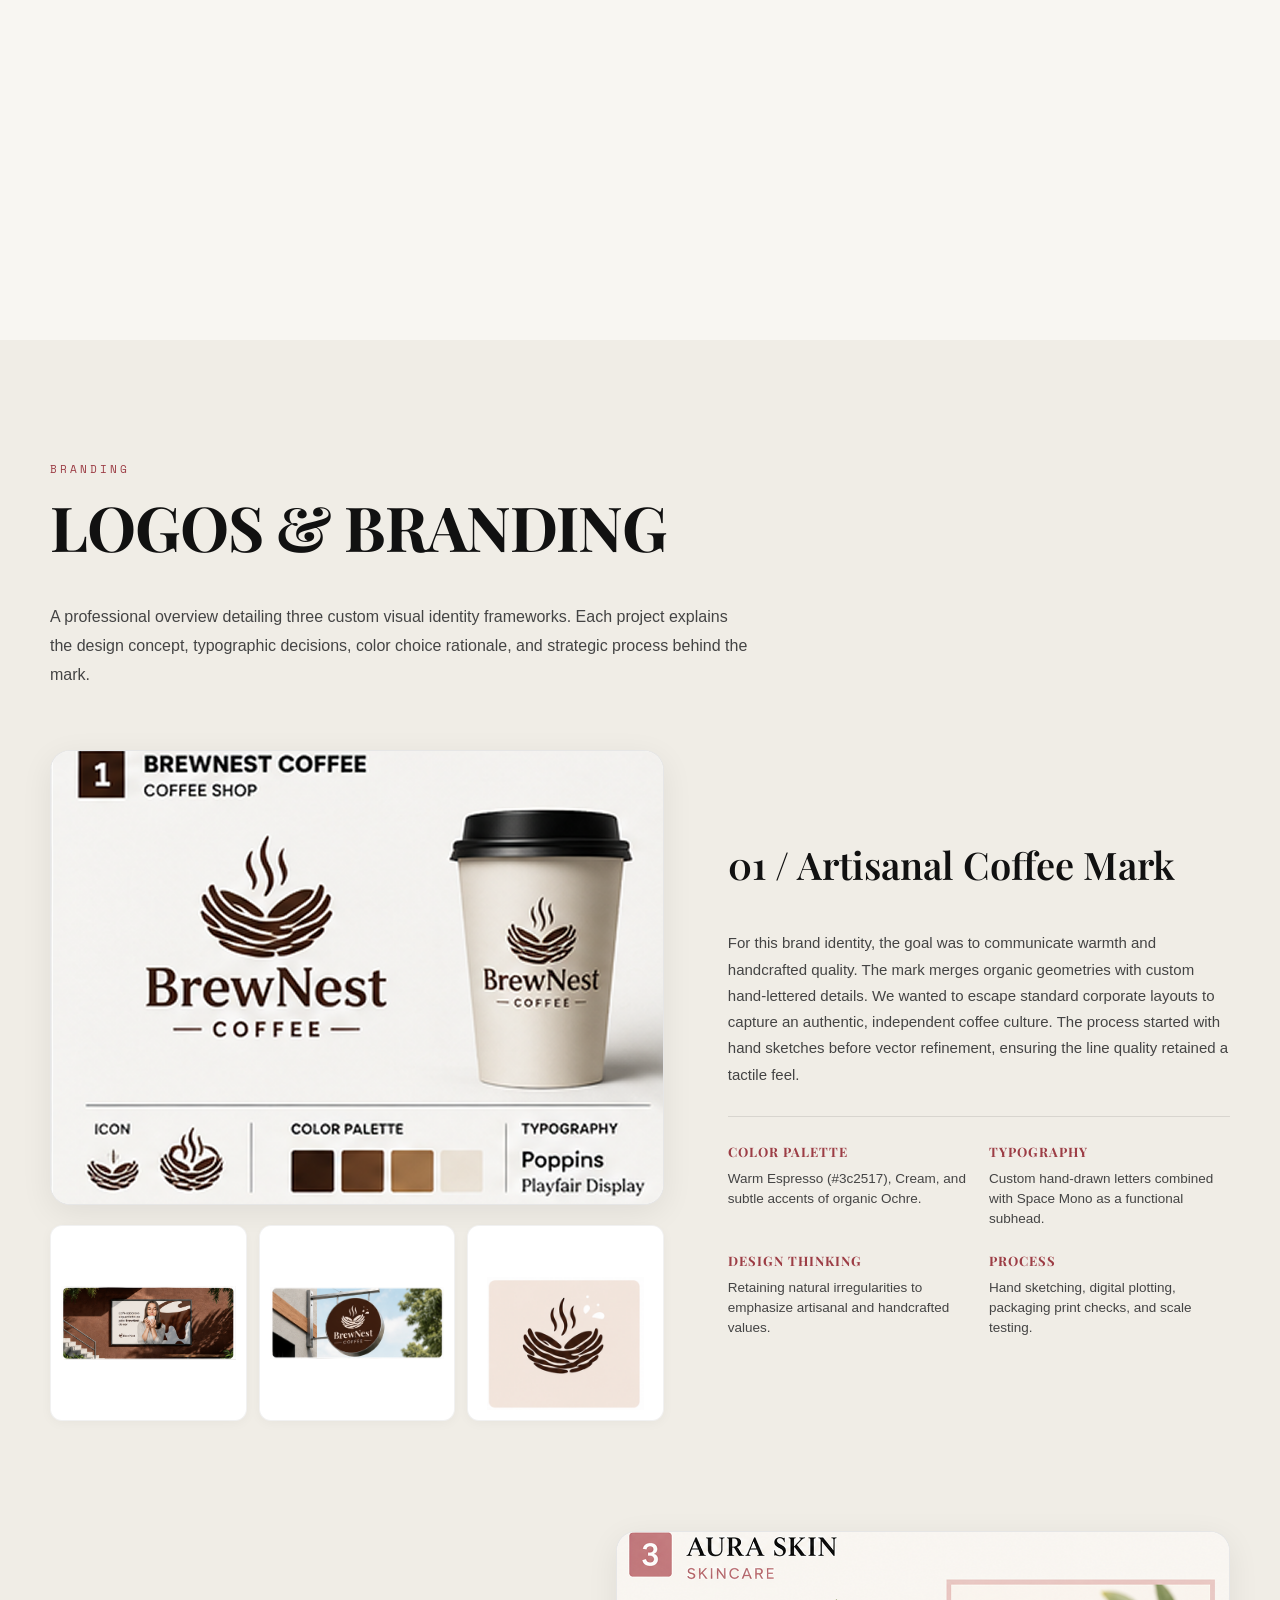
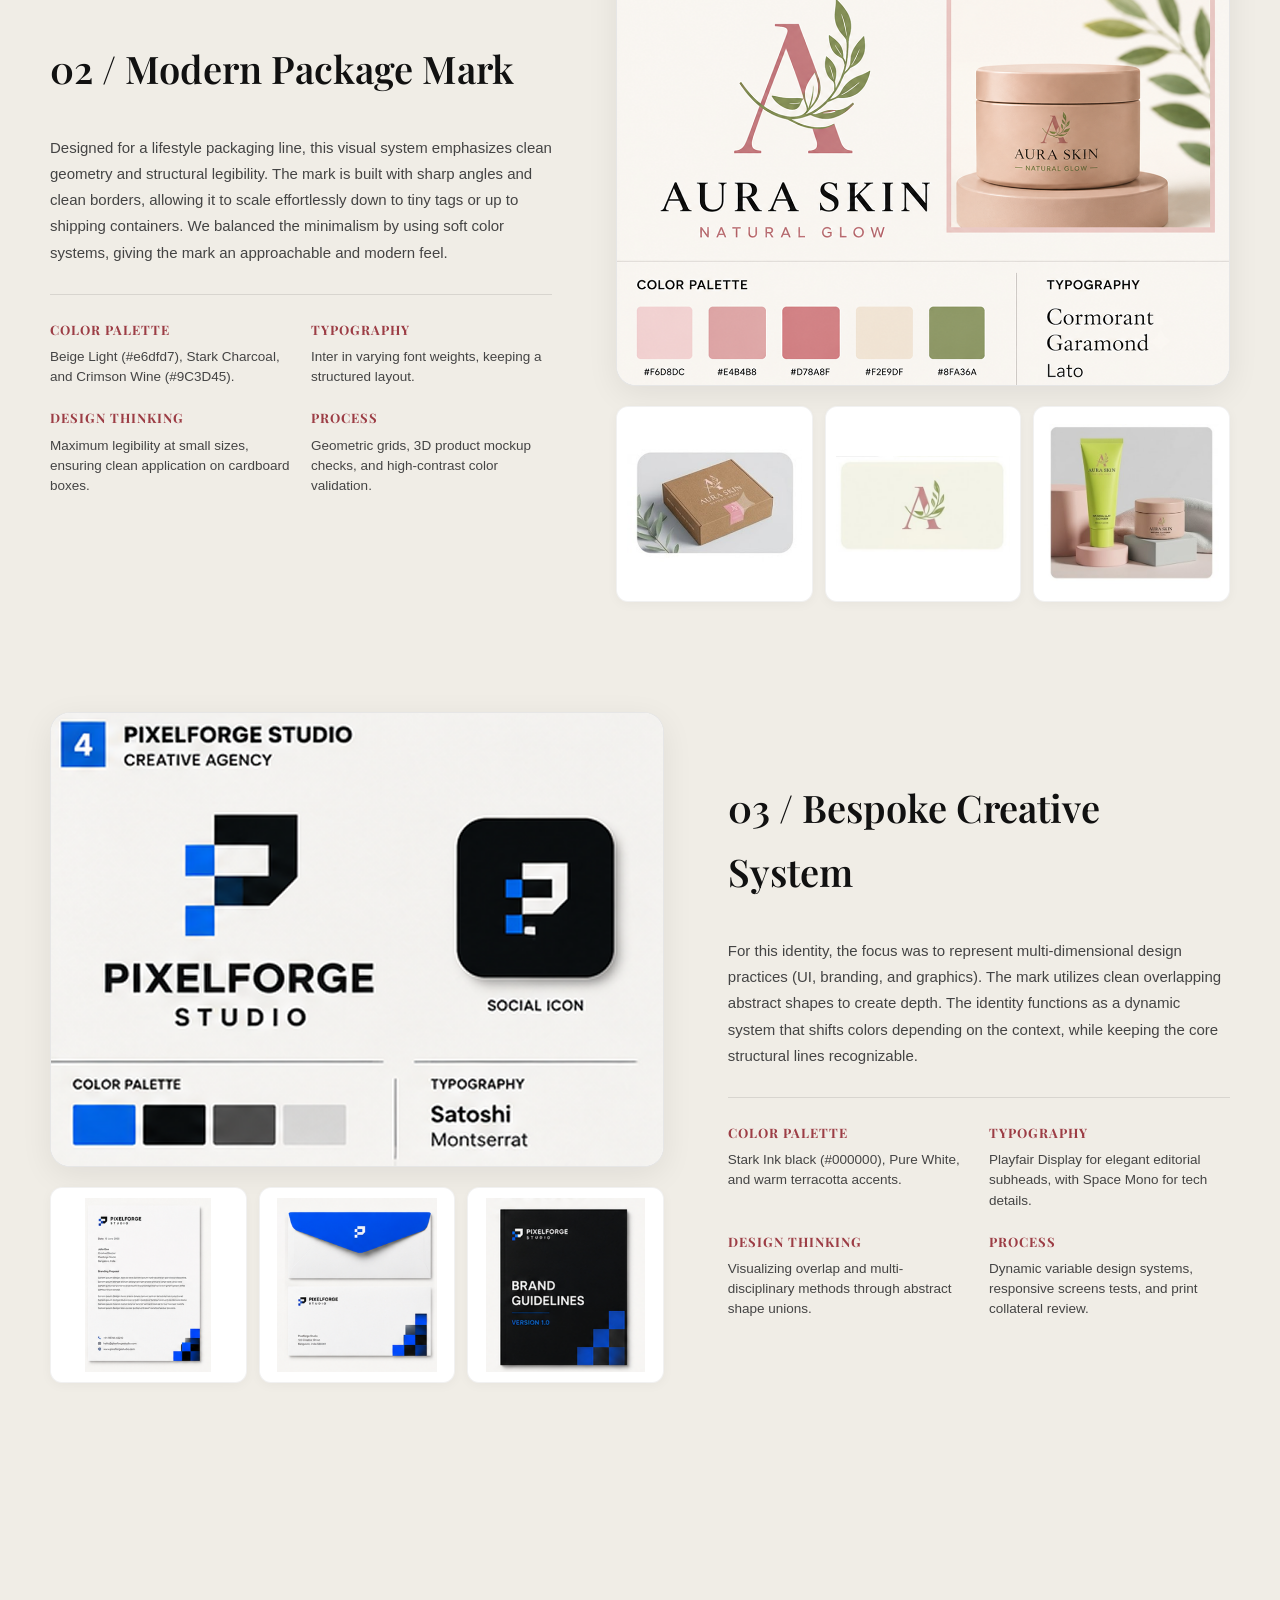
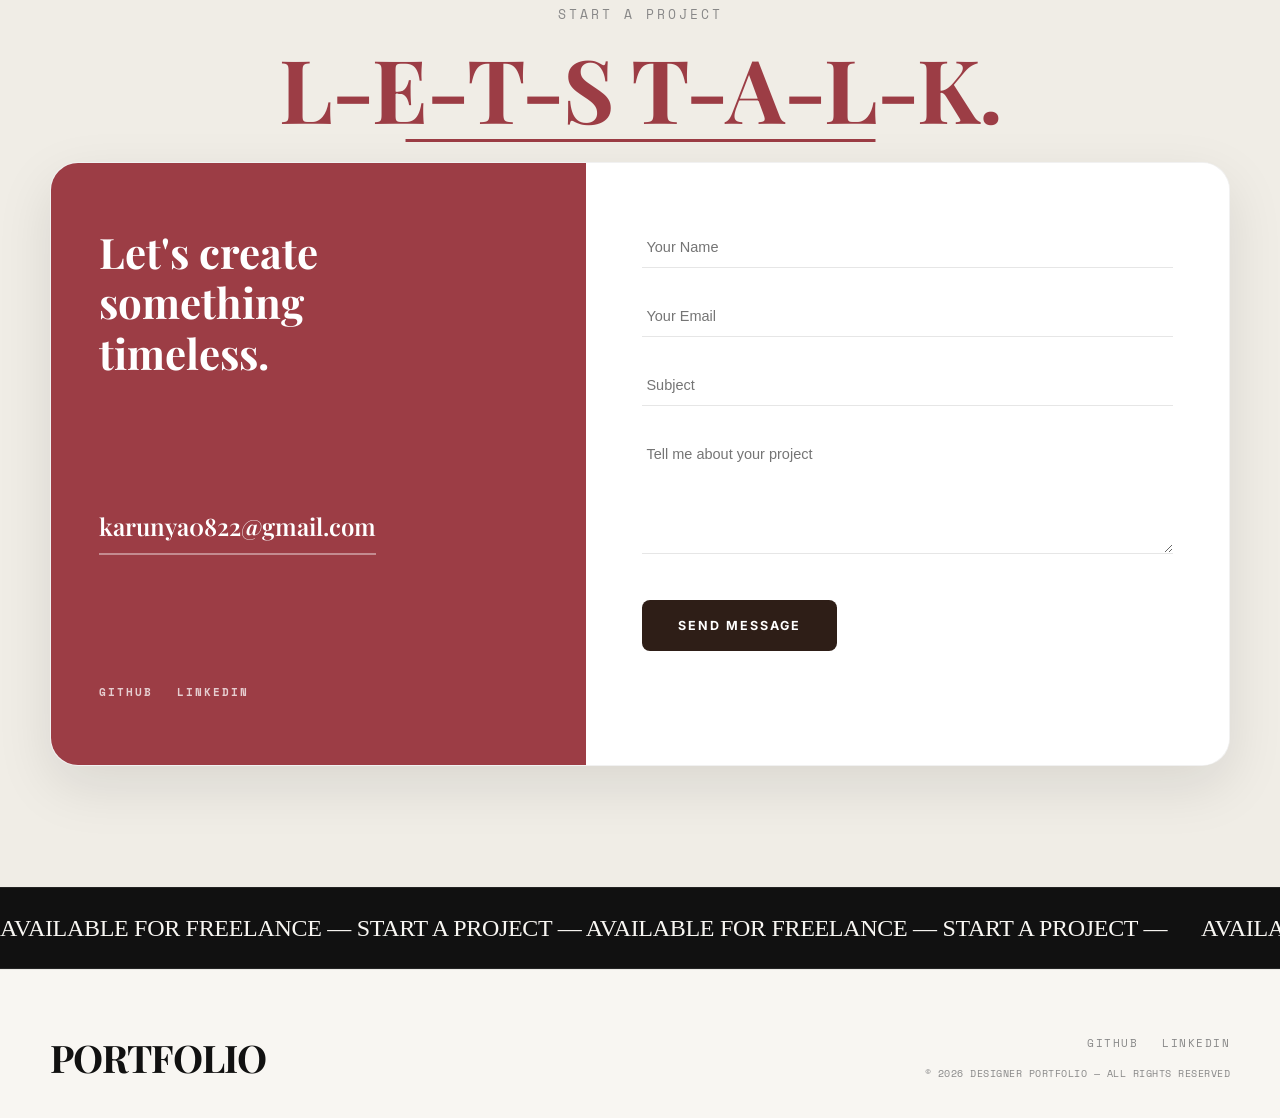
==== commit fe5b5fb3: "Update hero section images in index.html" ====
--- a/index.html
+++ b/index.html
@@ -49,8 +49,8 @@
   <section class="hero" id="top">
     <div class="hero__overlay"></div>
     <picture>
-      <source media="(max-width: 768px)" srcset="pic/pic2.png">
-      <img class="hero__photo" src="pic/top(2).jpg" alt="Hero Background Image" />
+      <source media="(max-width: 768px)" srcset="pic/mobile.png">
+      <img class="hero__photo" src="pic/top.jpg" alt="Hero Background Image" />
     </picture>
     <div class="hero__content">
       <div class="hero__eyebrow">UI/UX &amp; Graphic Designer</div>
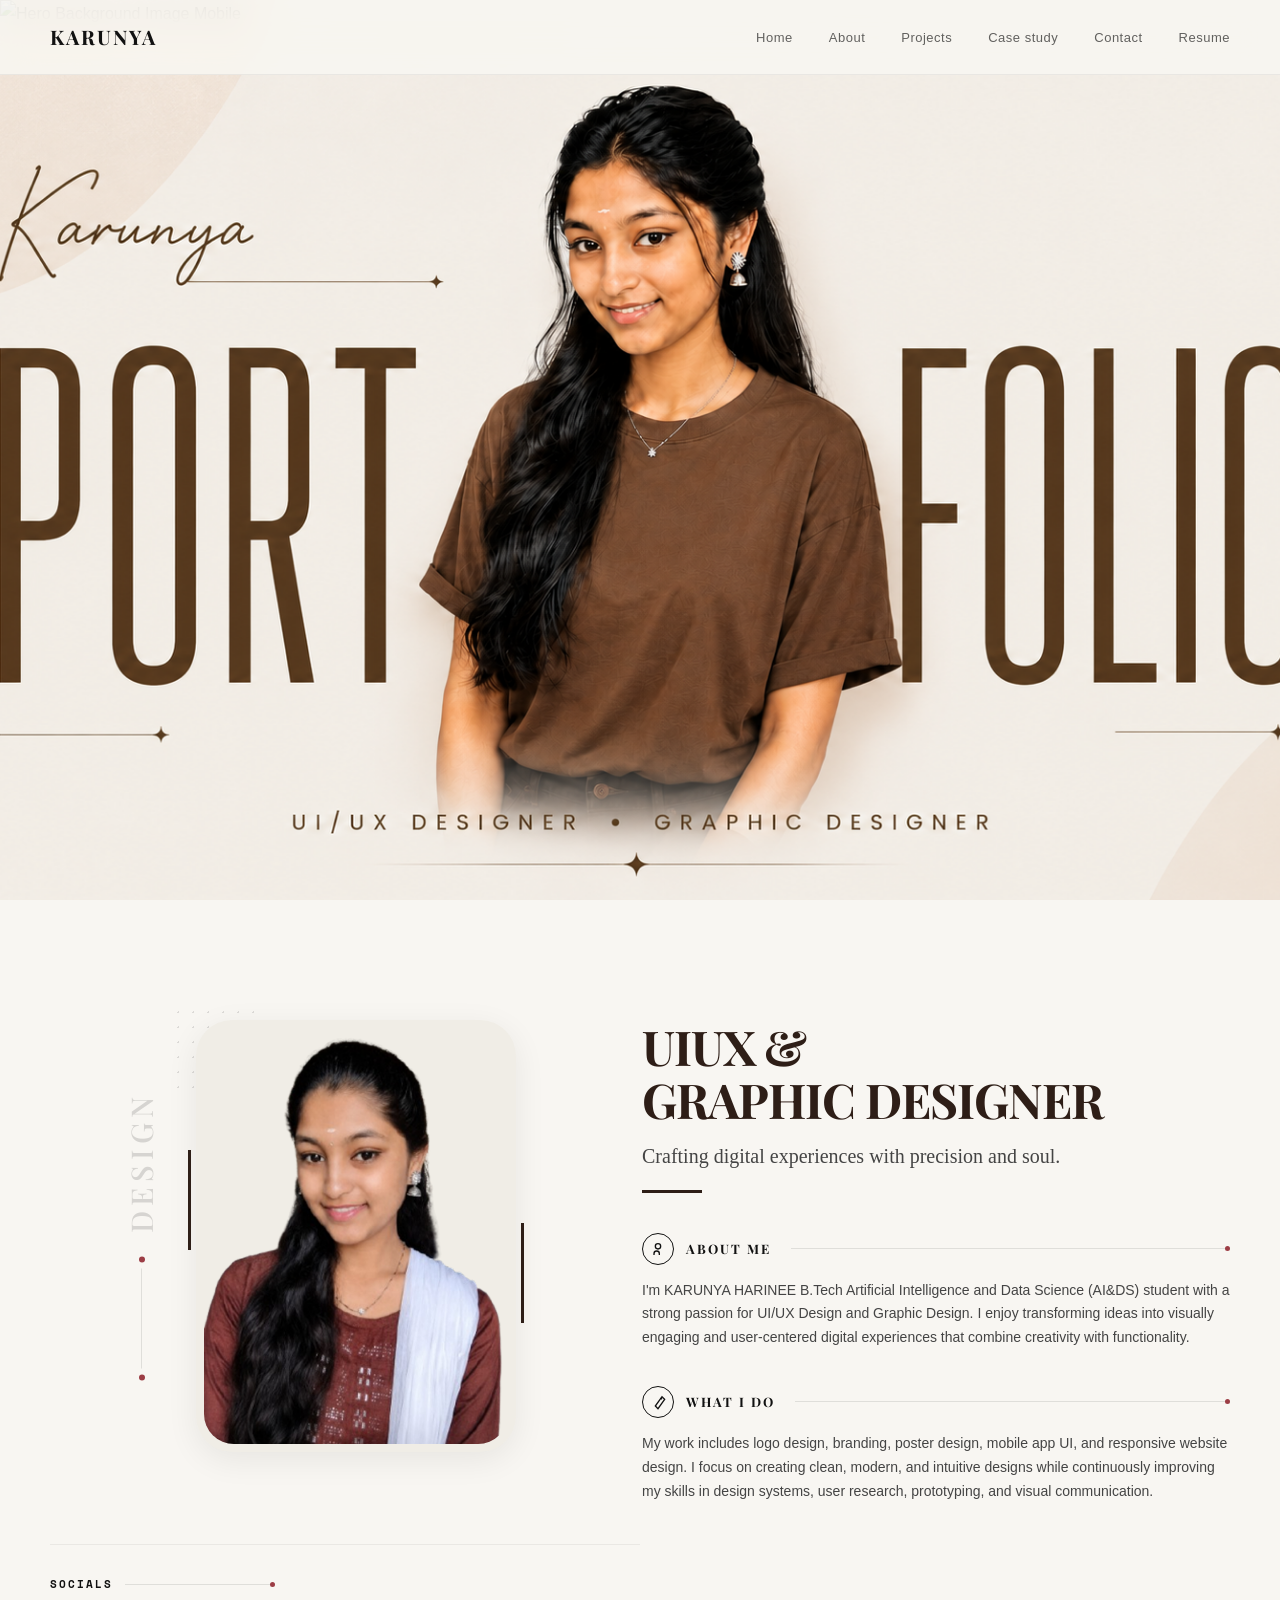
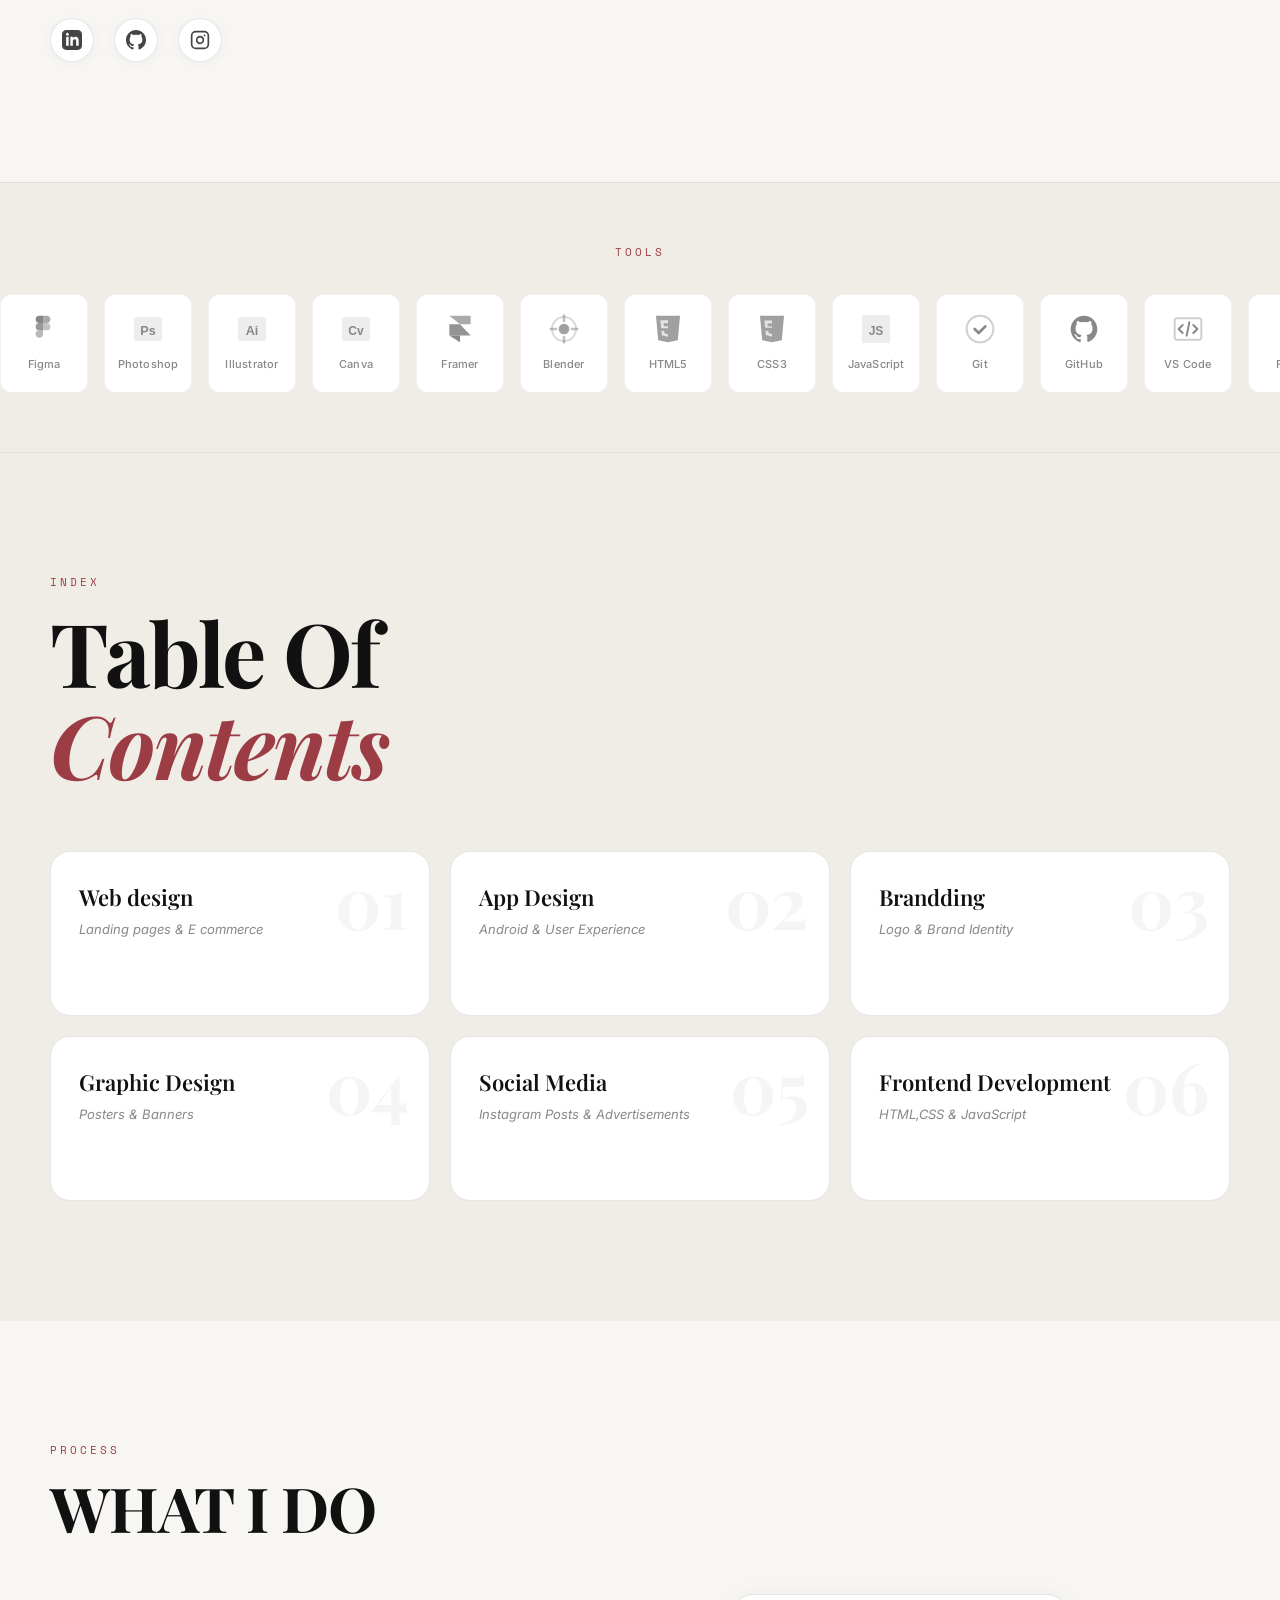
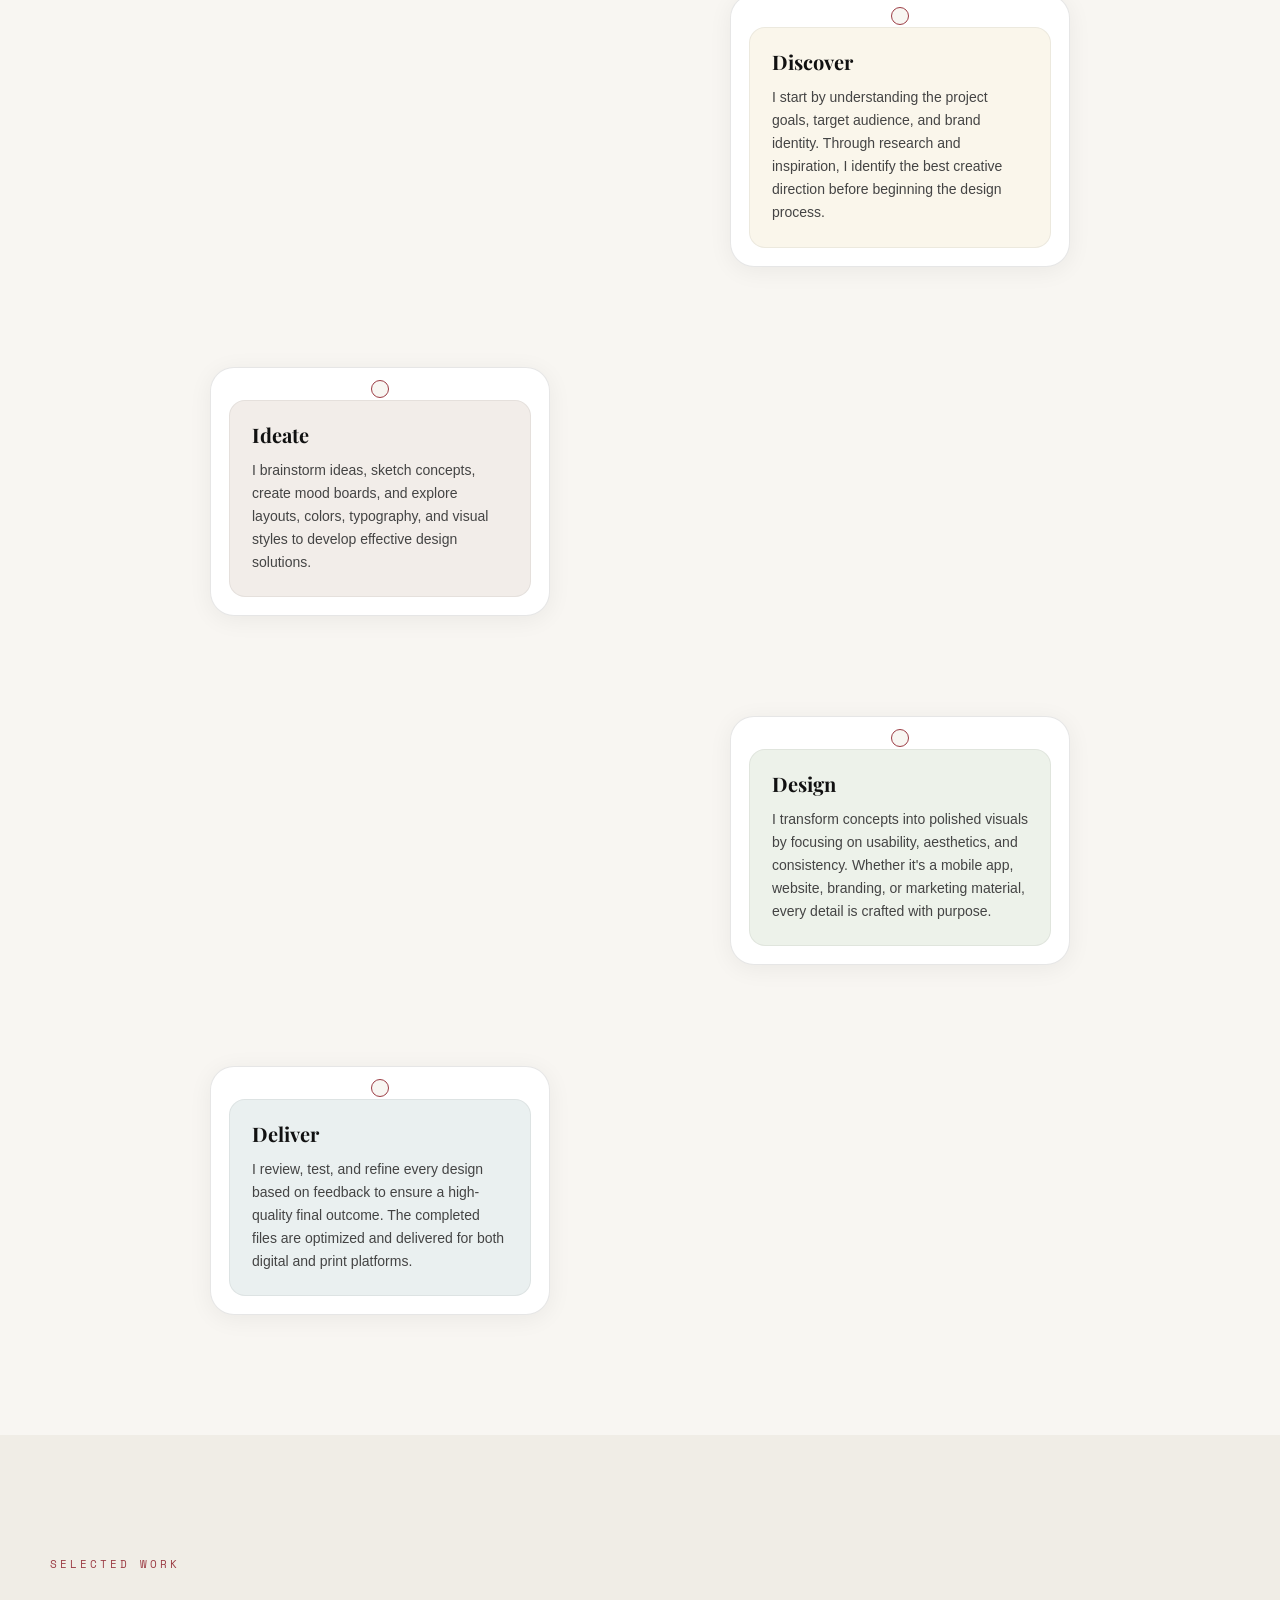
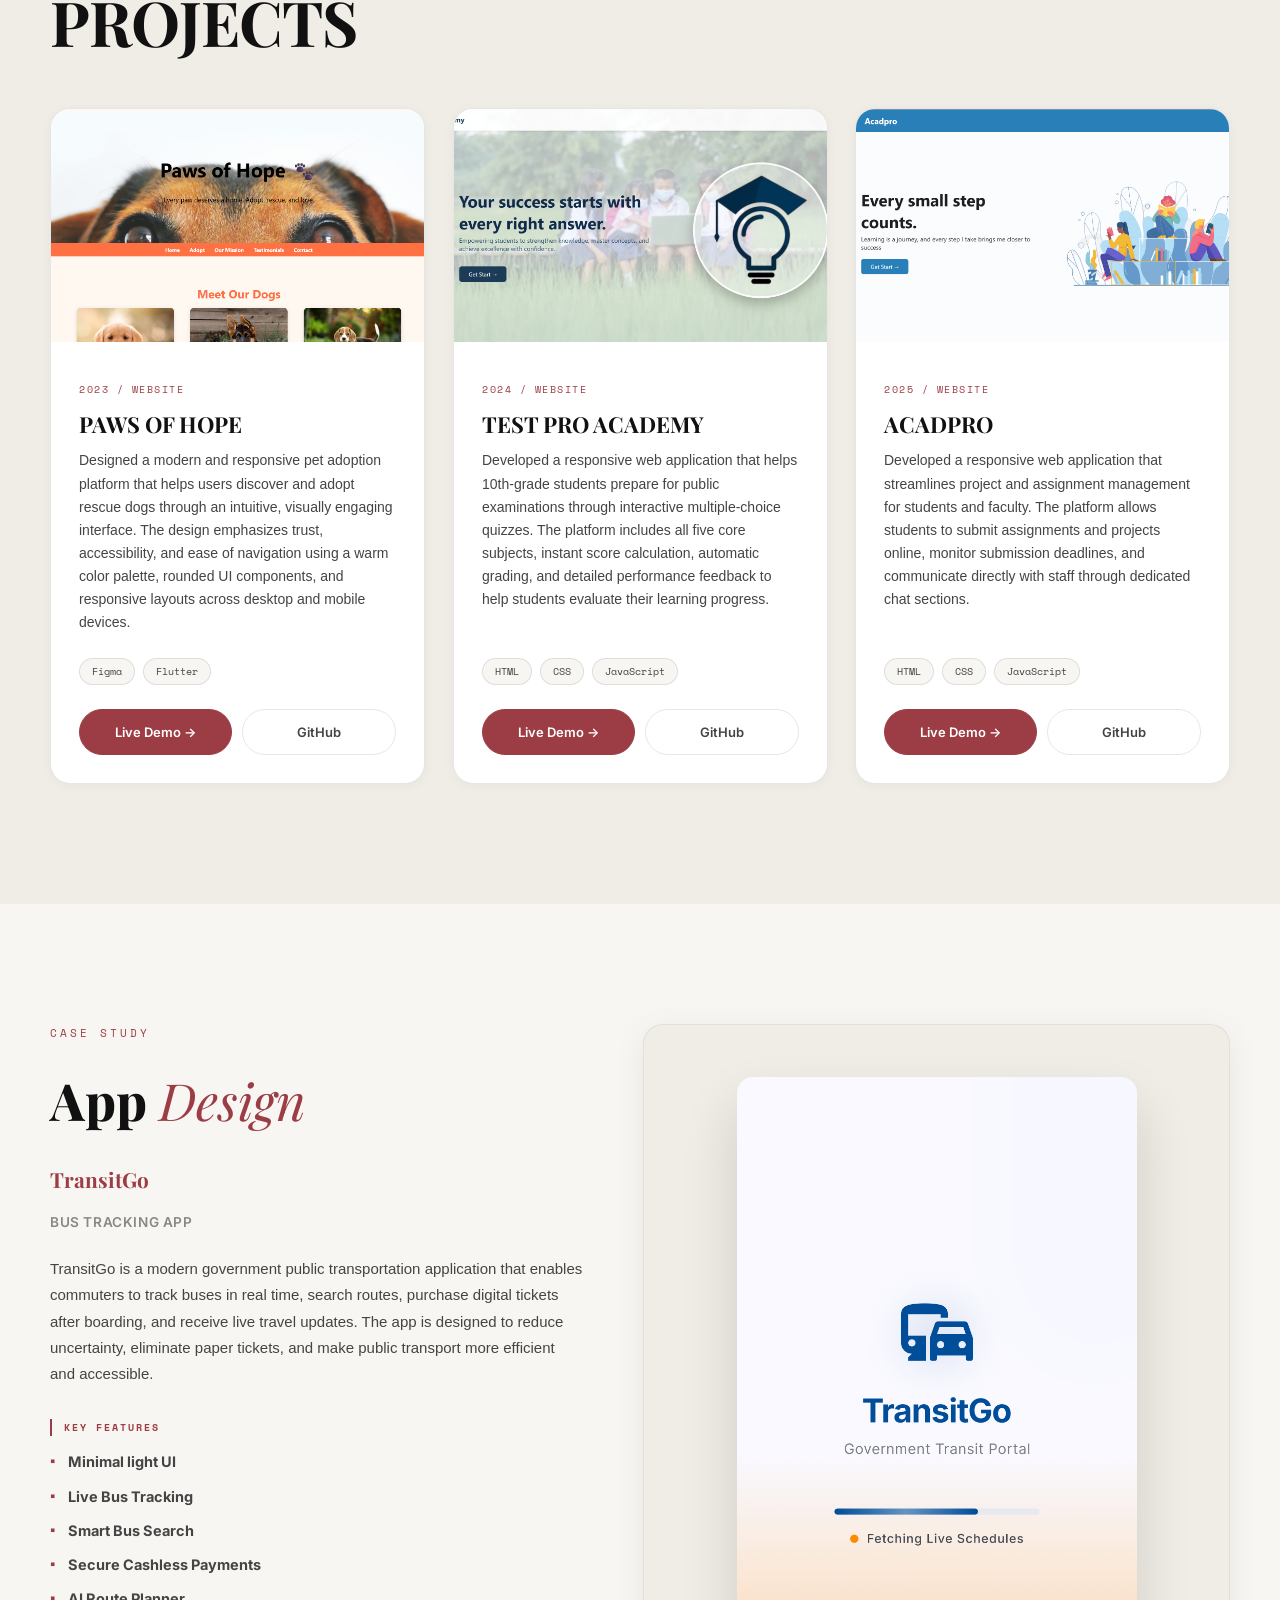
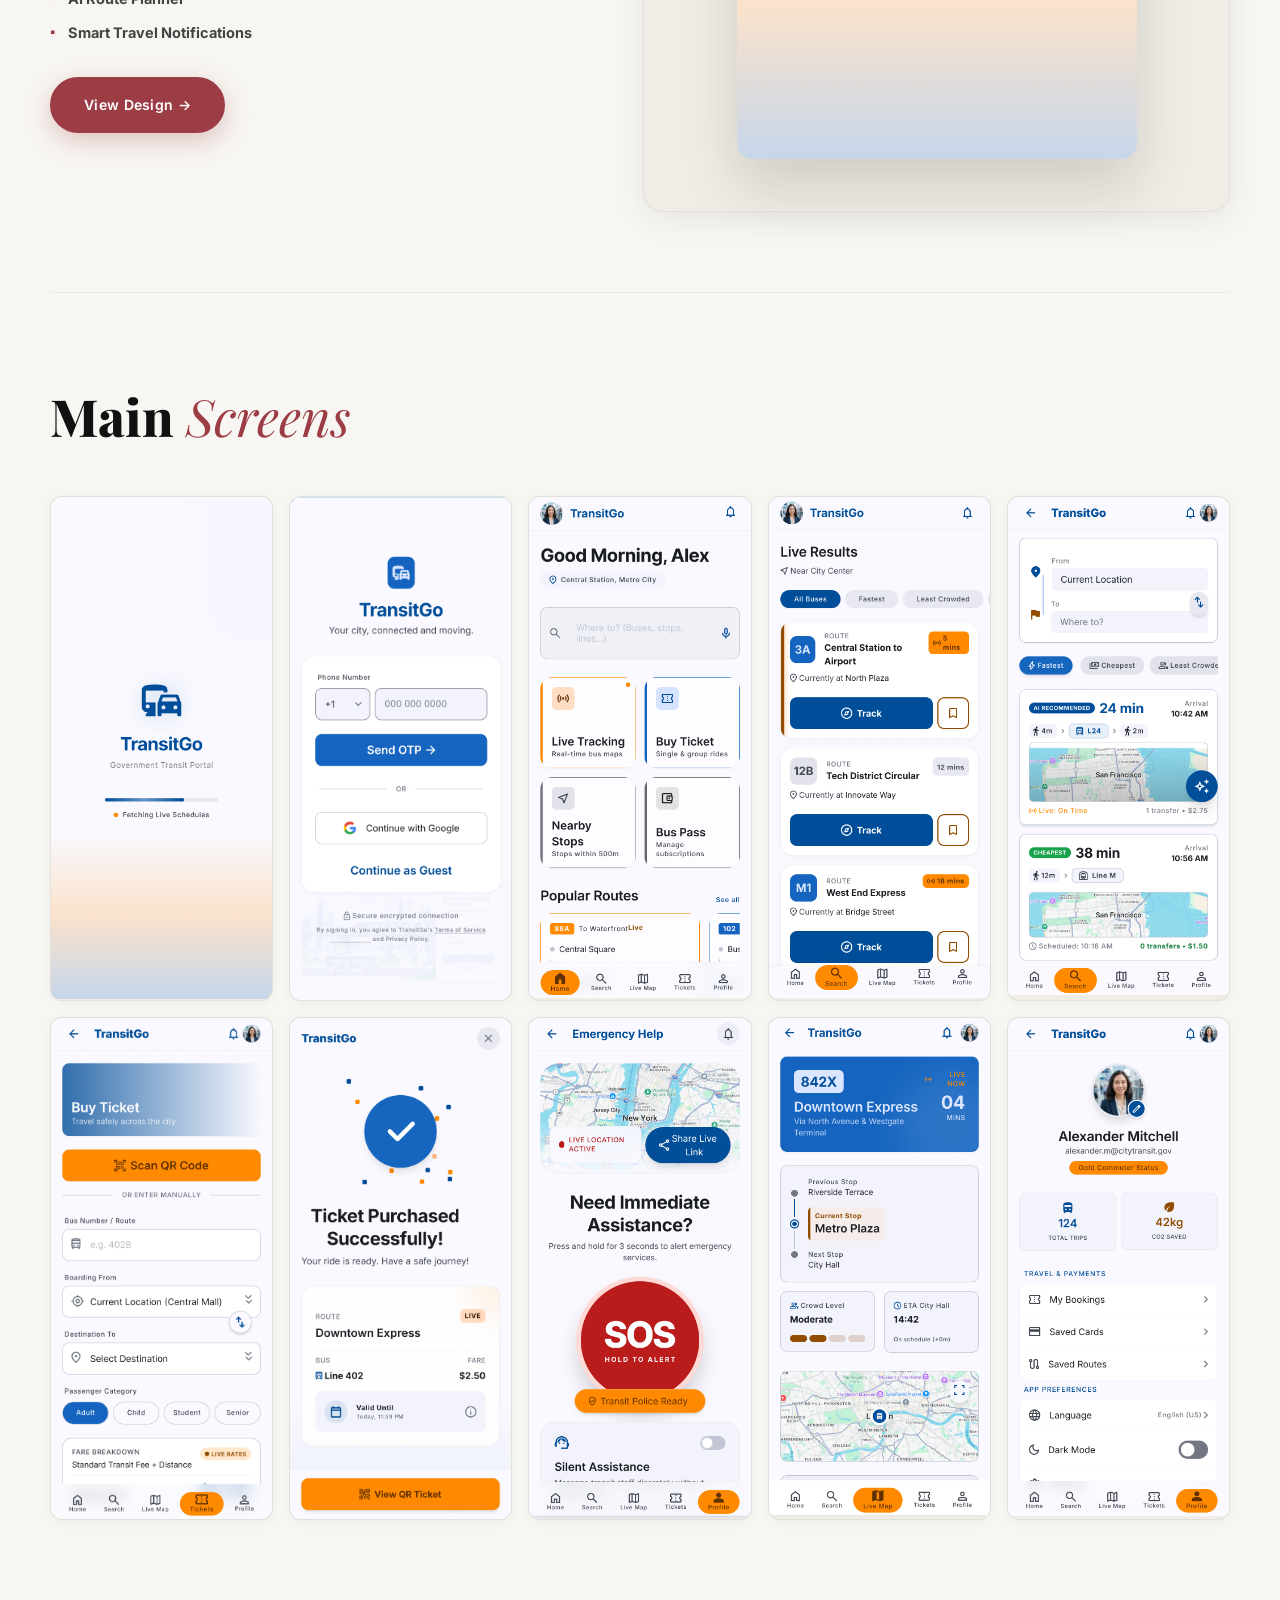
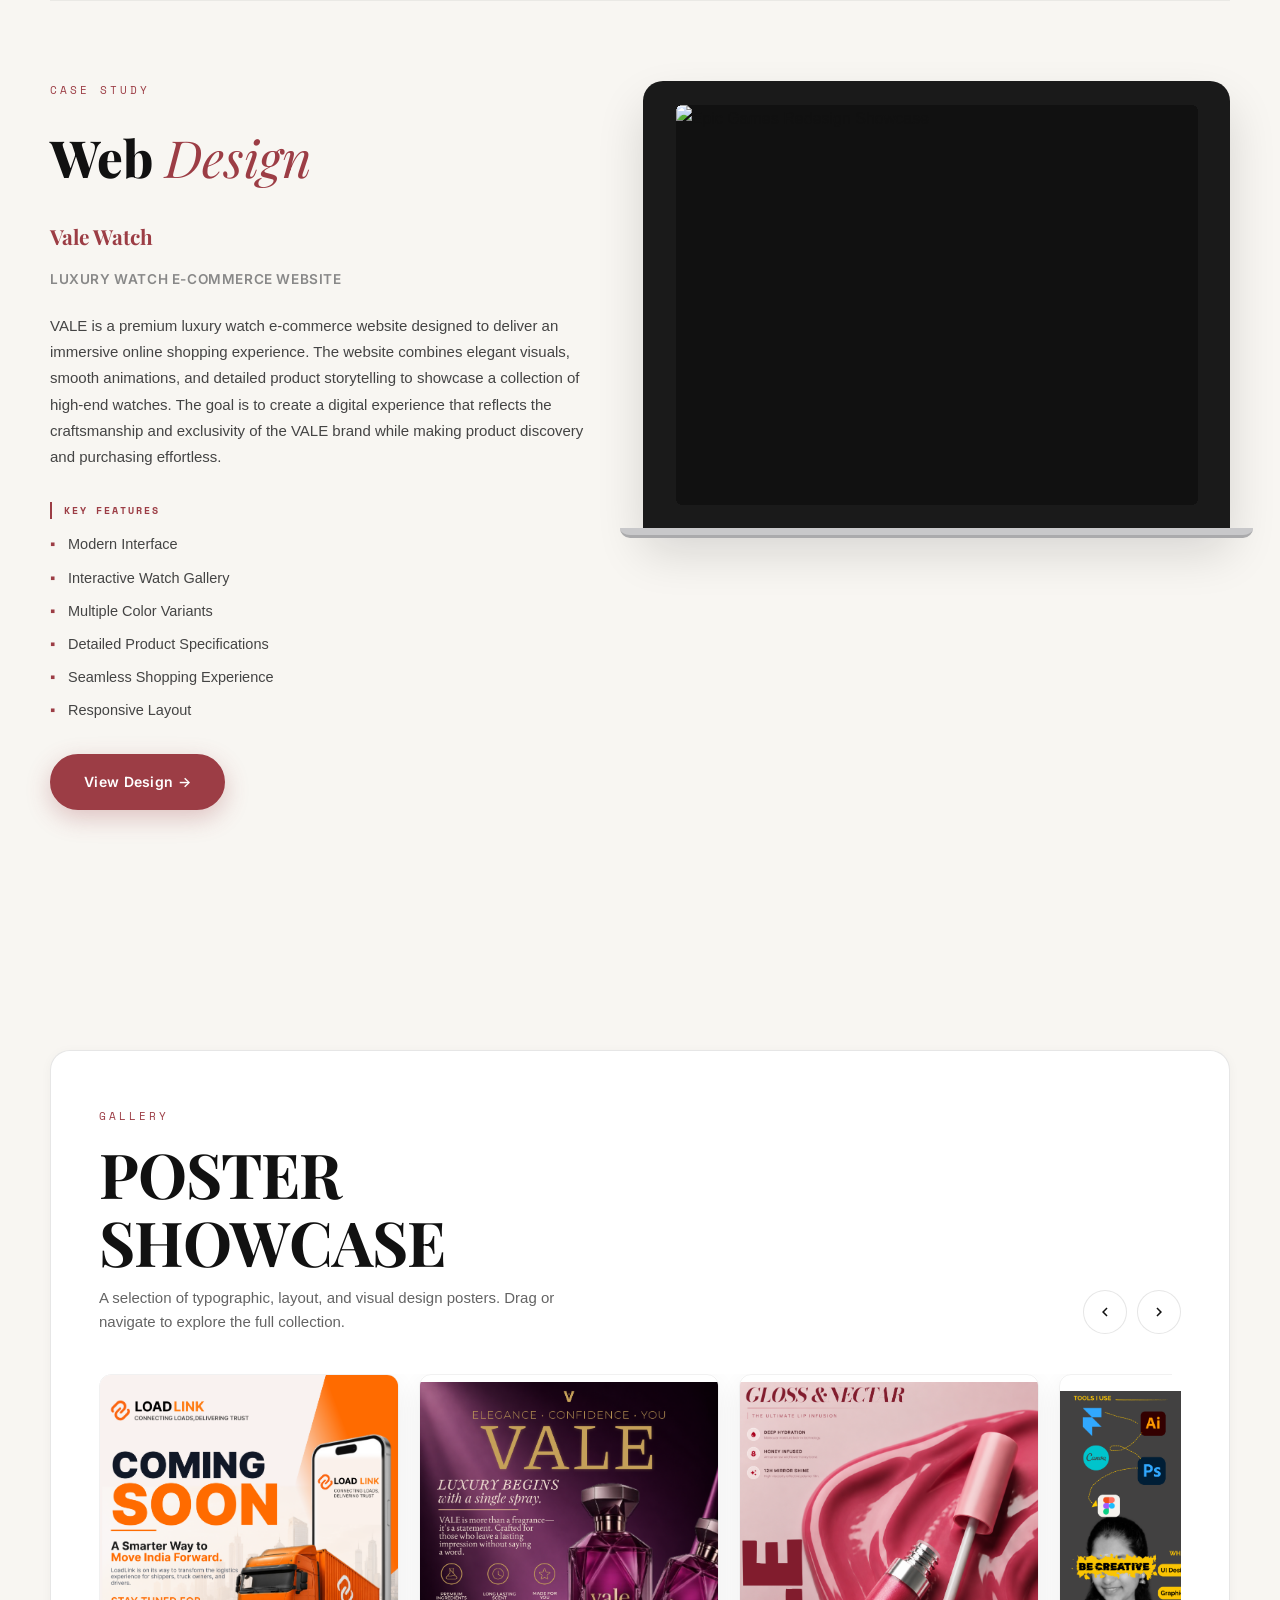
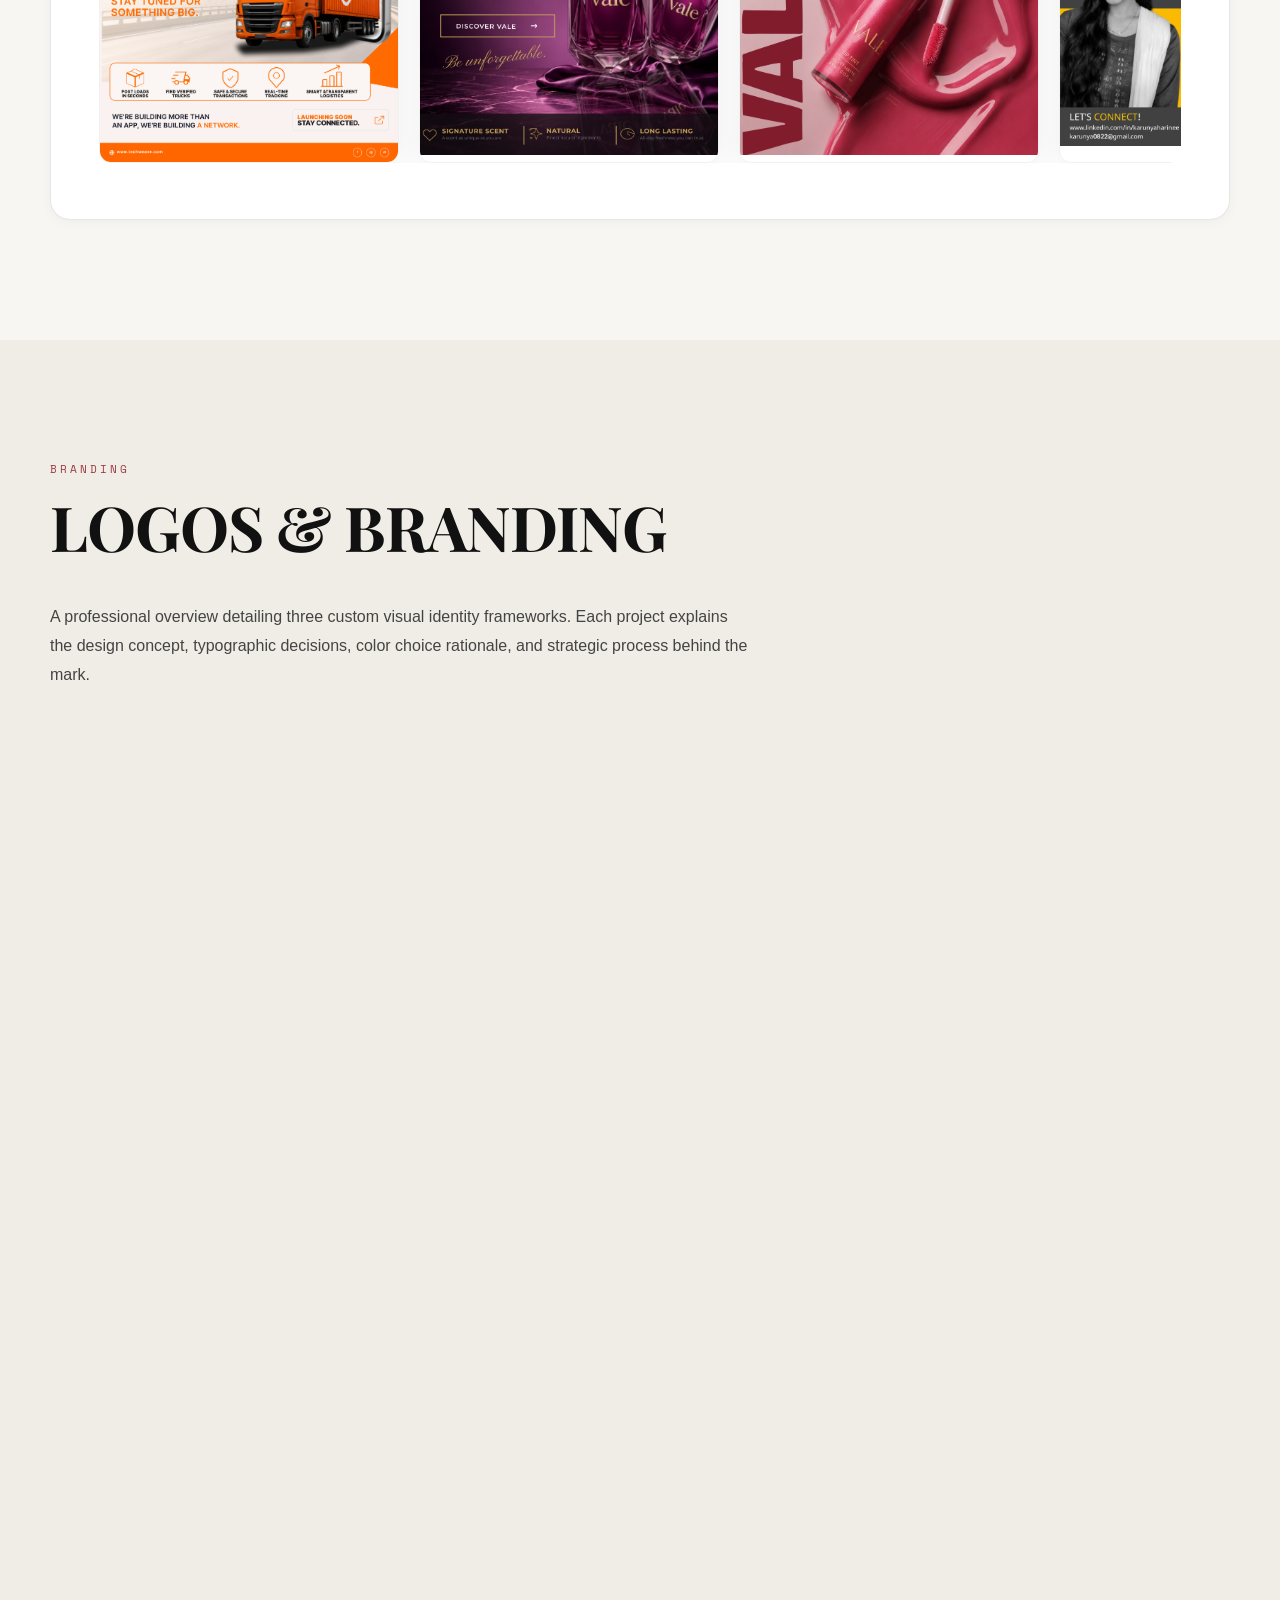
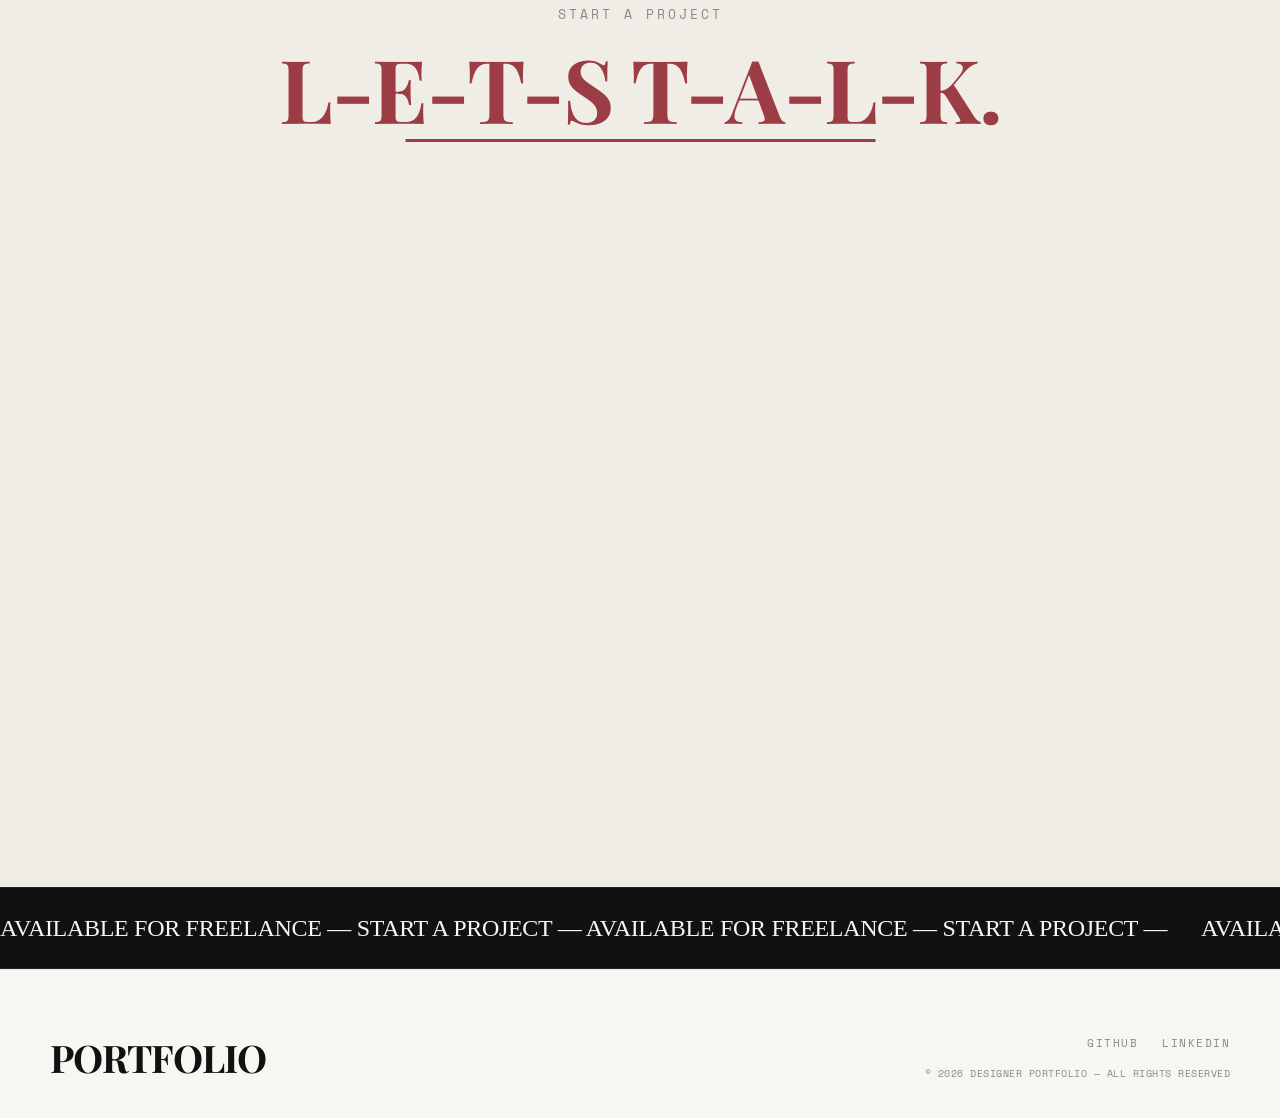
==== commit 6b45b230: "Update index.html" ====
--- a/index.html
+++ b/index.html
@@ -46,17 +46,12 @@
   </nav>
 
   <!-- ================= HERO SECTION ================= -->
-  <section class="hero" id="top">
-    <div class="hero__overlay"></div>
-    <picture>
-      <source media="(max-width: 768px)" srcset="pic/mobile.png">
-      <img class="hero__photo" src="pic/top.jpg" alt="Hero Background Image" />
-    </picture>
-    <div class="hero__content">
-      <div class="hero__eyebrow">UI/UX &amp; Graphic Designer</div>
-      <h1 class="hero__title">PORTFOLIO</h1>
-    </div>
-  </section>
+ <section class="hero" id="top(2)">
+  <img class="hero__photo hero__photo--desktop" src="pic/top 1.png" alt="Hero Background Image" />
+  <img class="hero__photo hero__photo--mobile" src="pic/top-mobile.png" alt="Hero Background Image Mobile" />
+  <div class="hero__content">
+  </div>
+</section>
 
   <!-- ================= ABOUT ME SECTION ================= -->
   <section class="about" id="about">
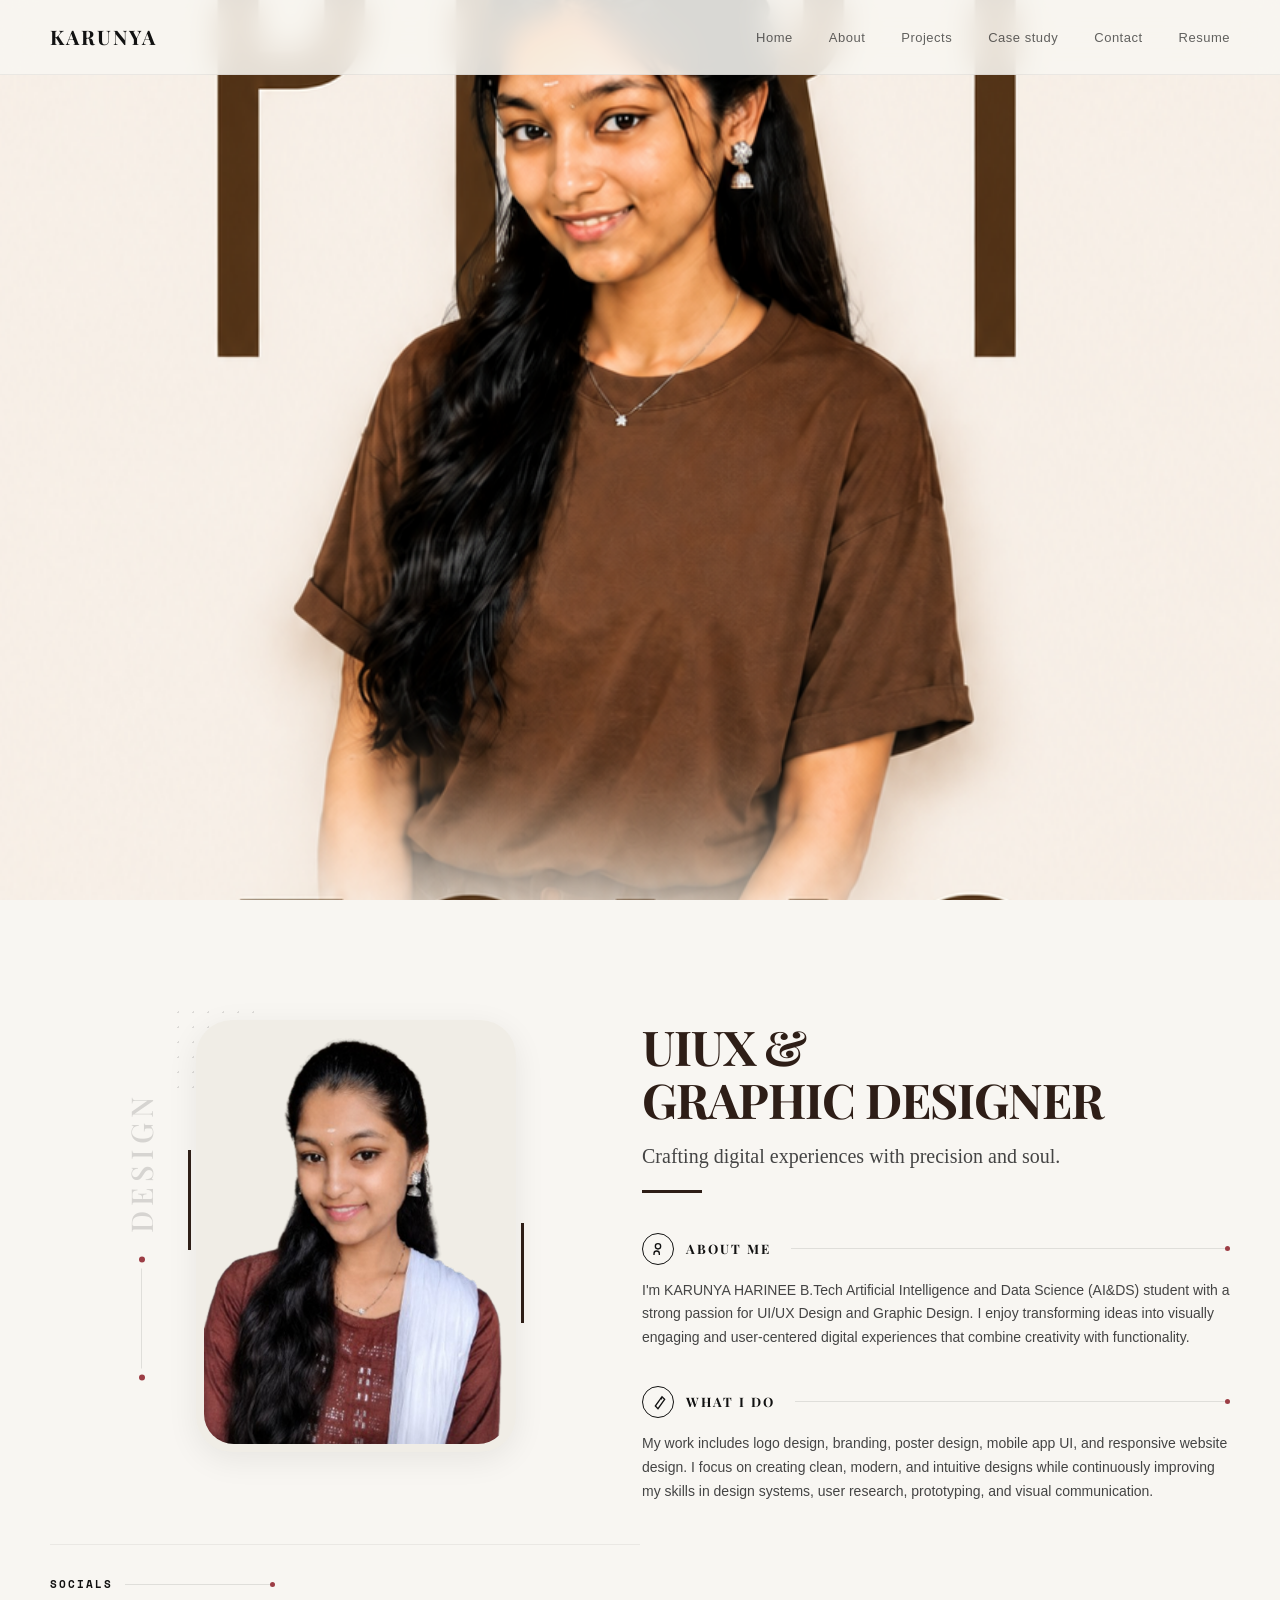
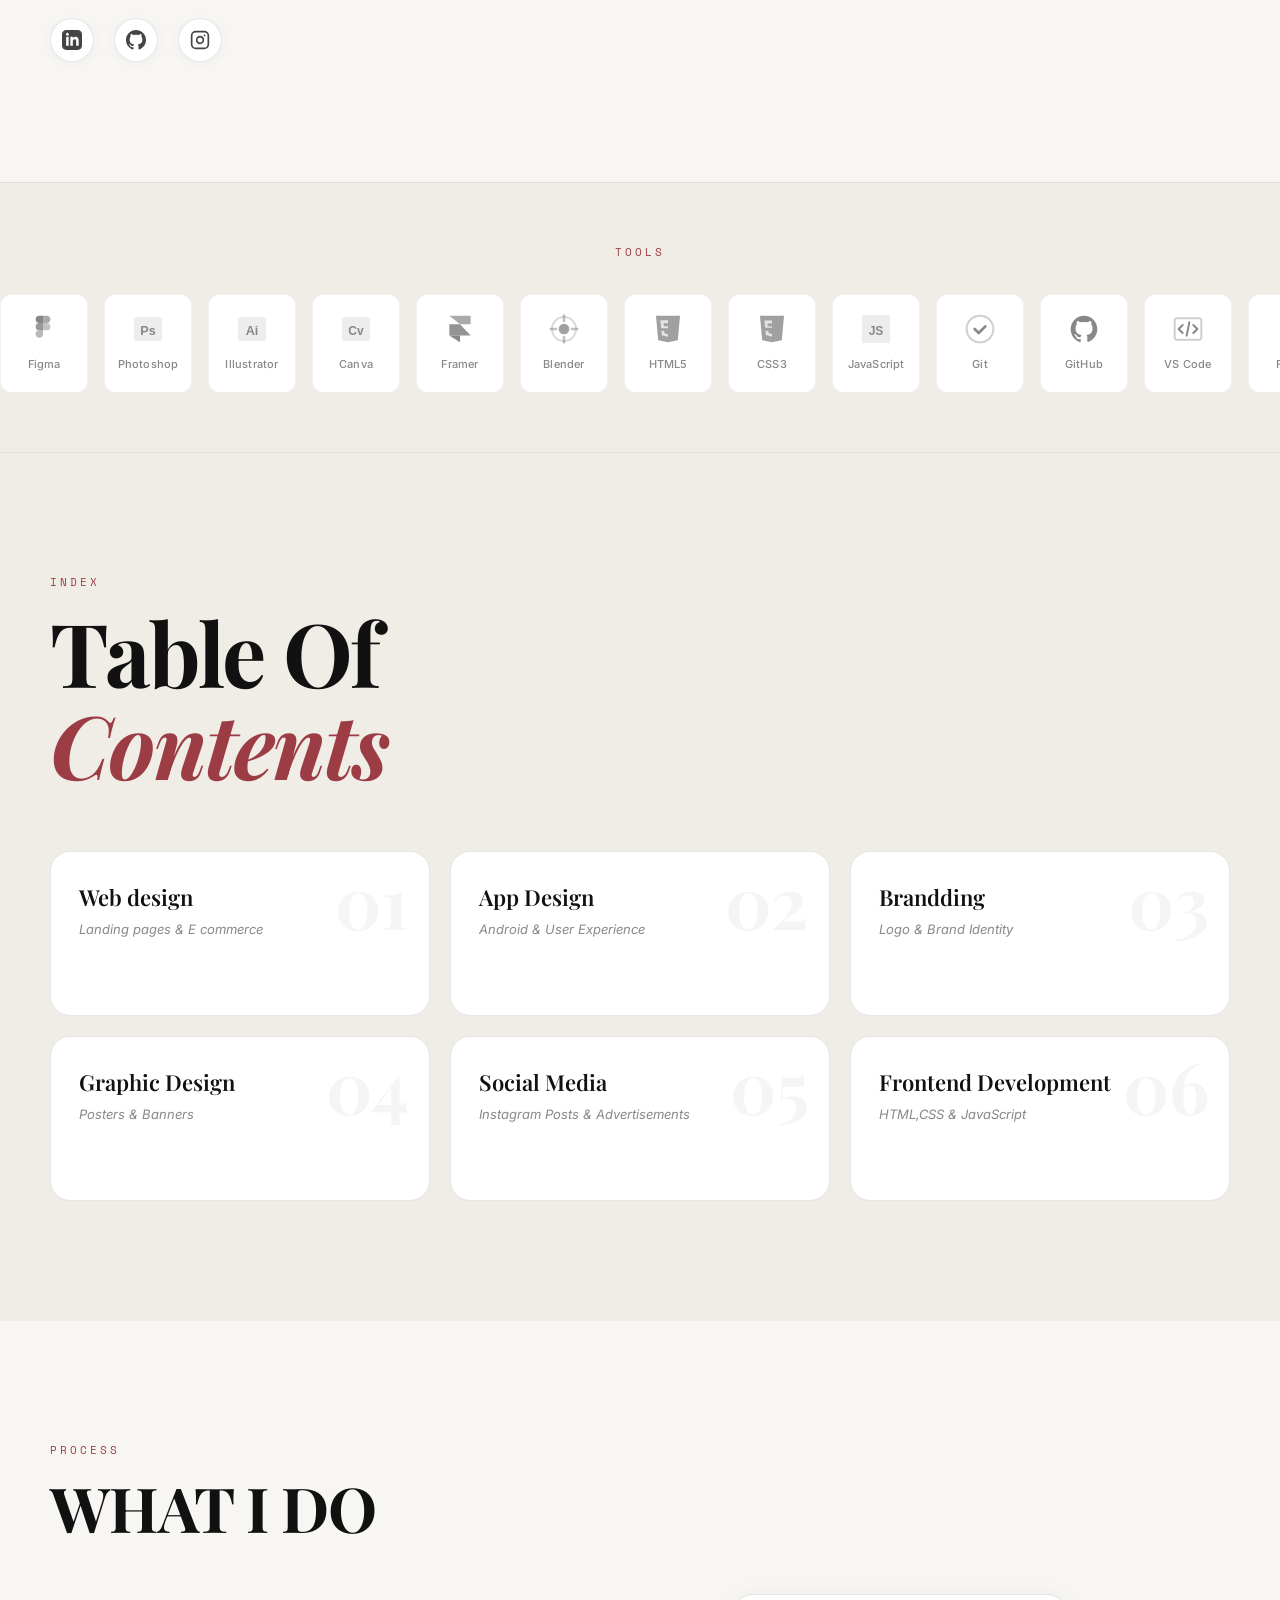
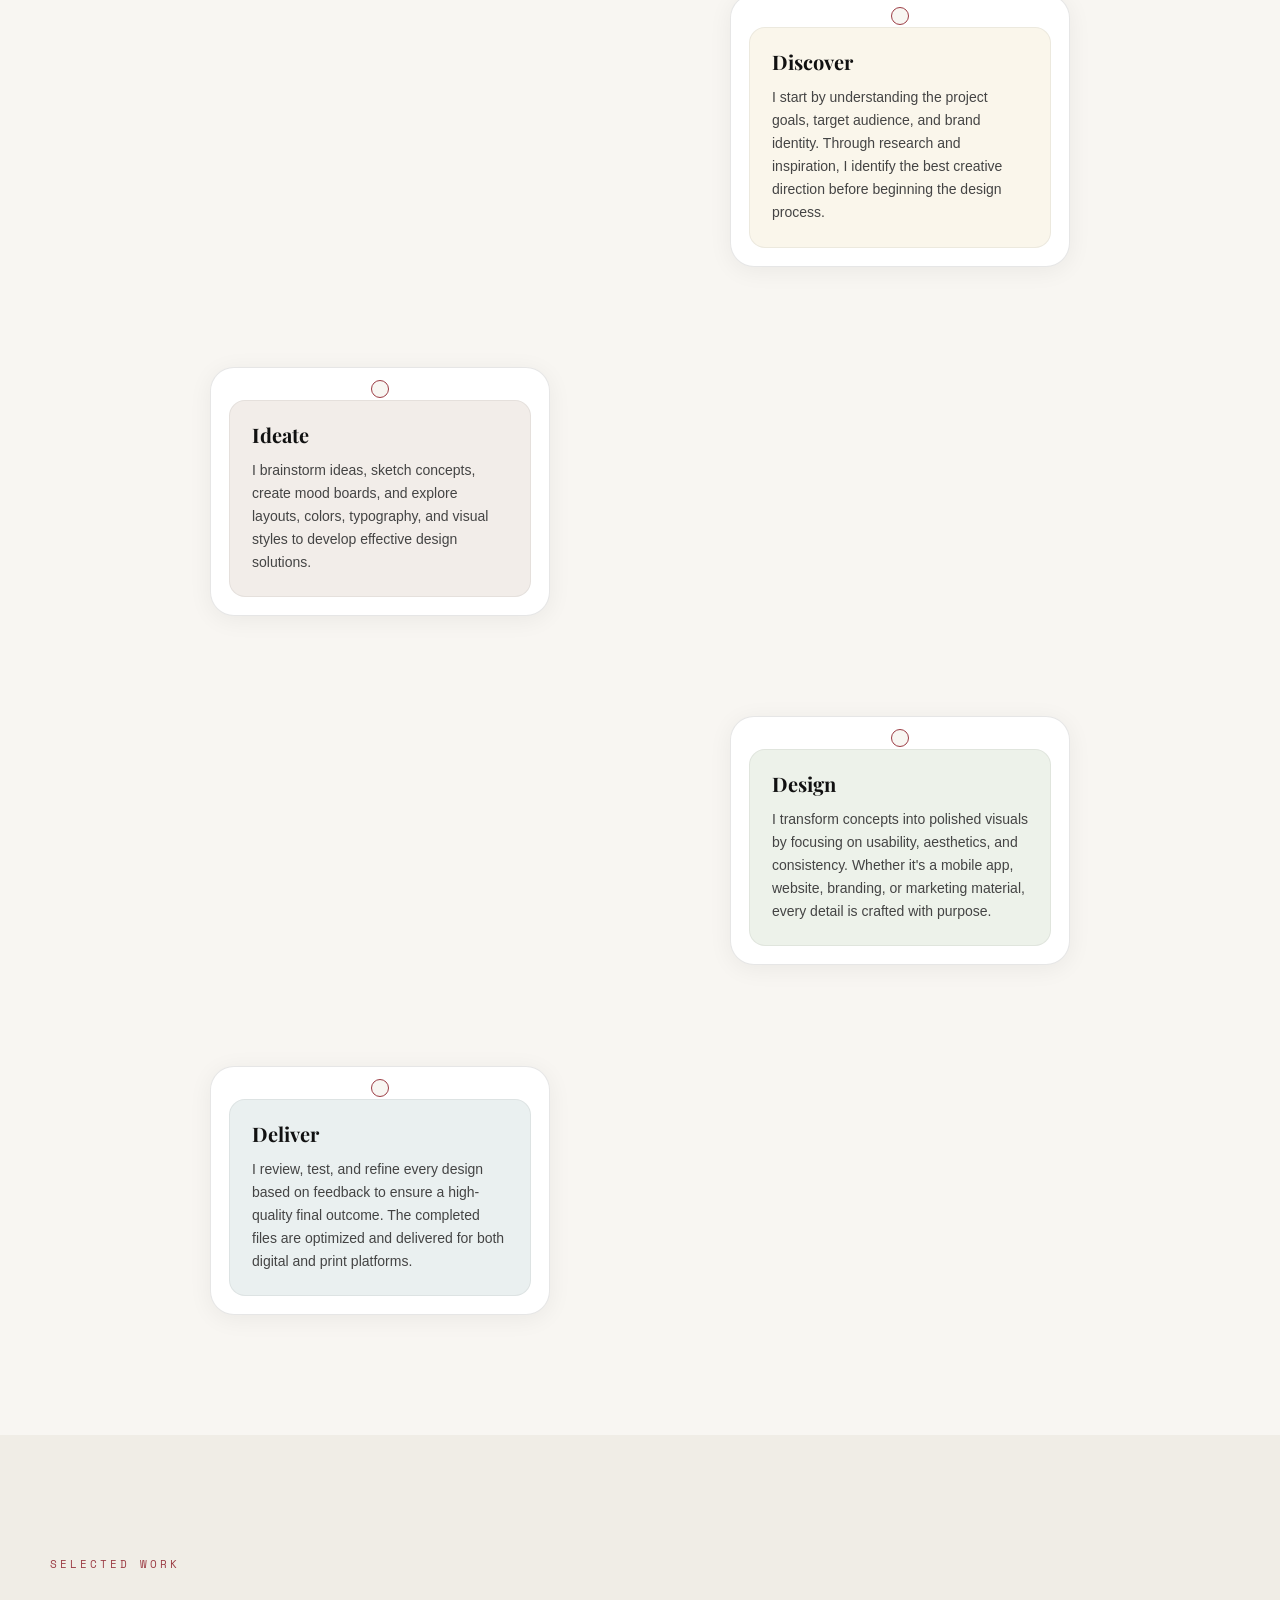
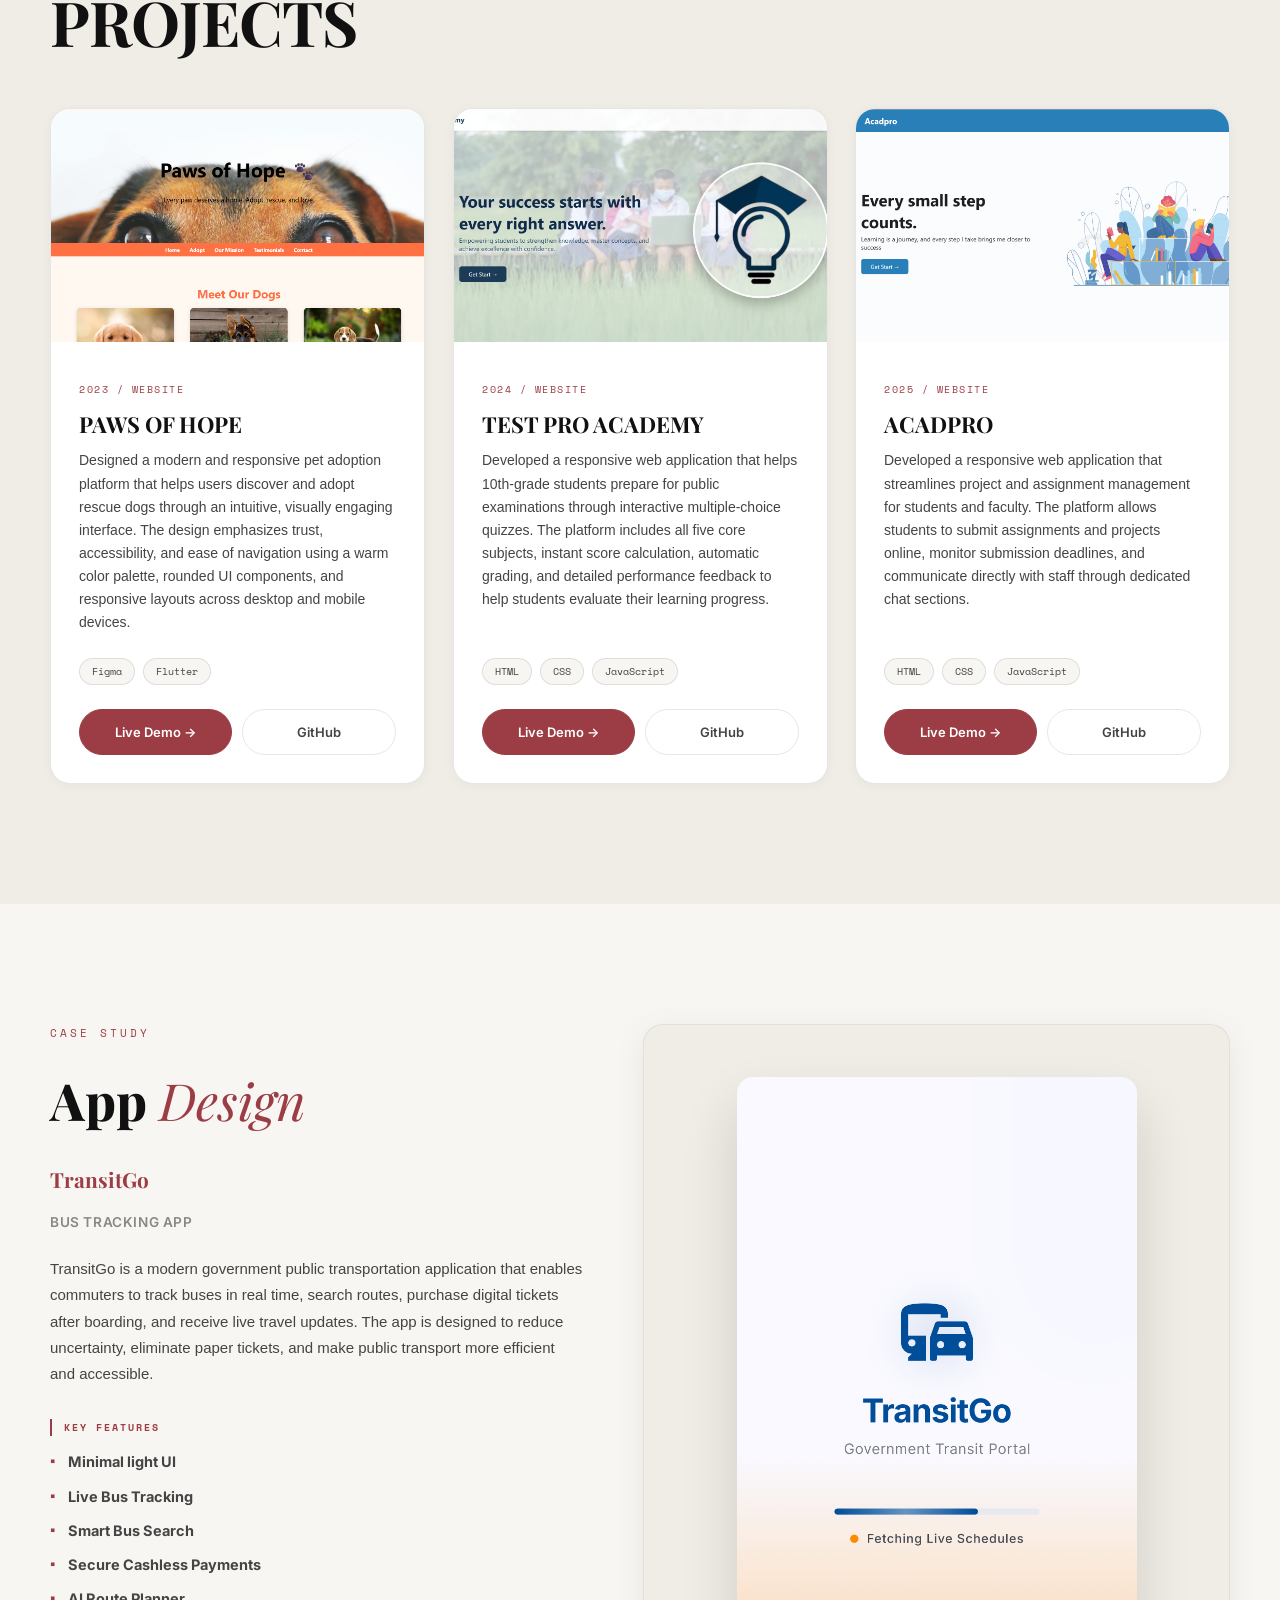
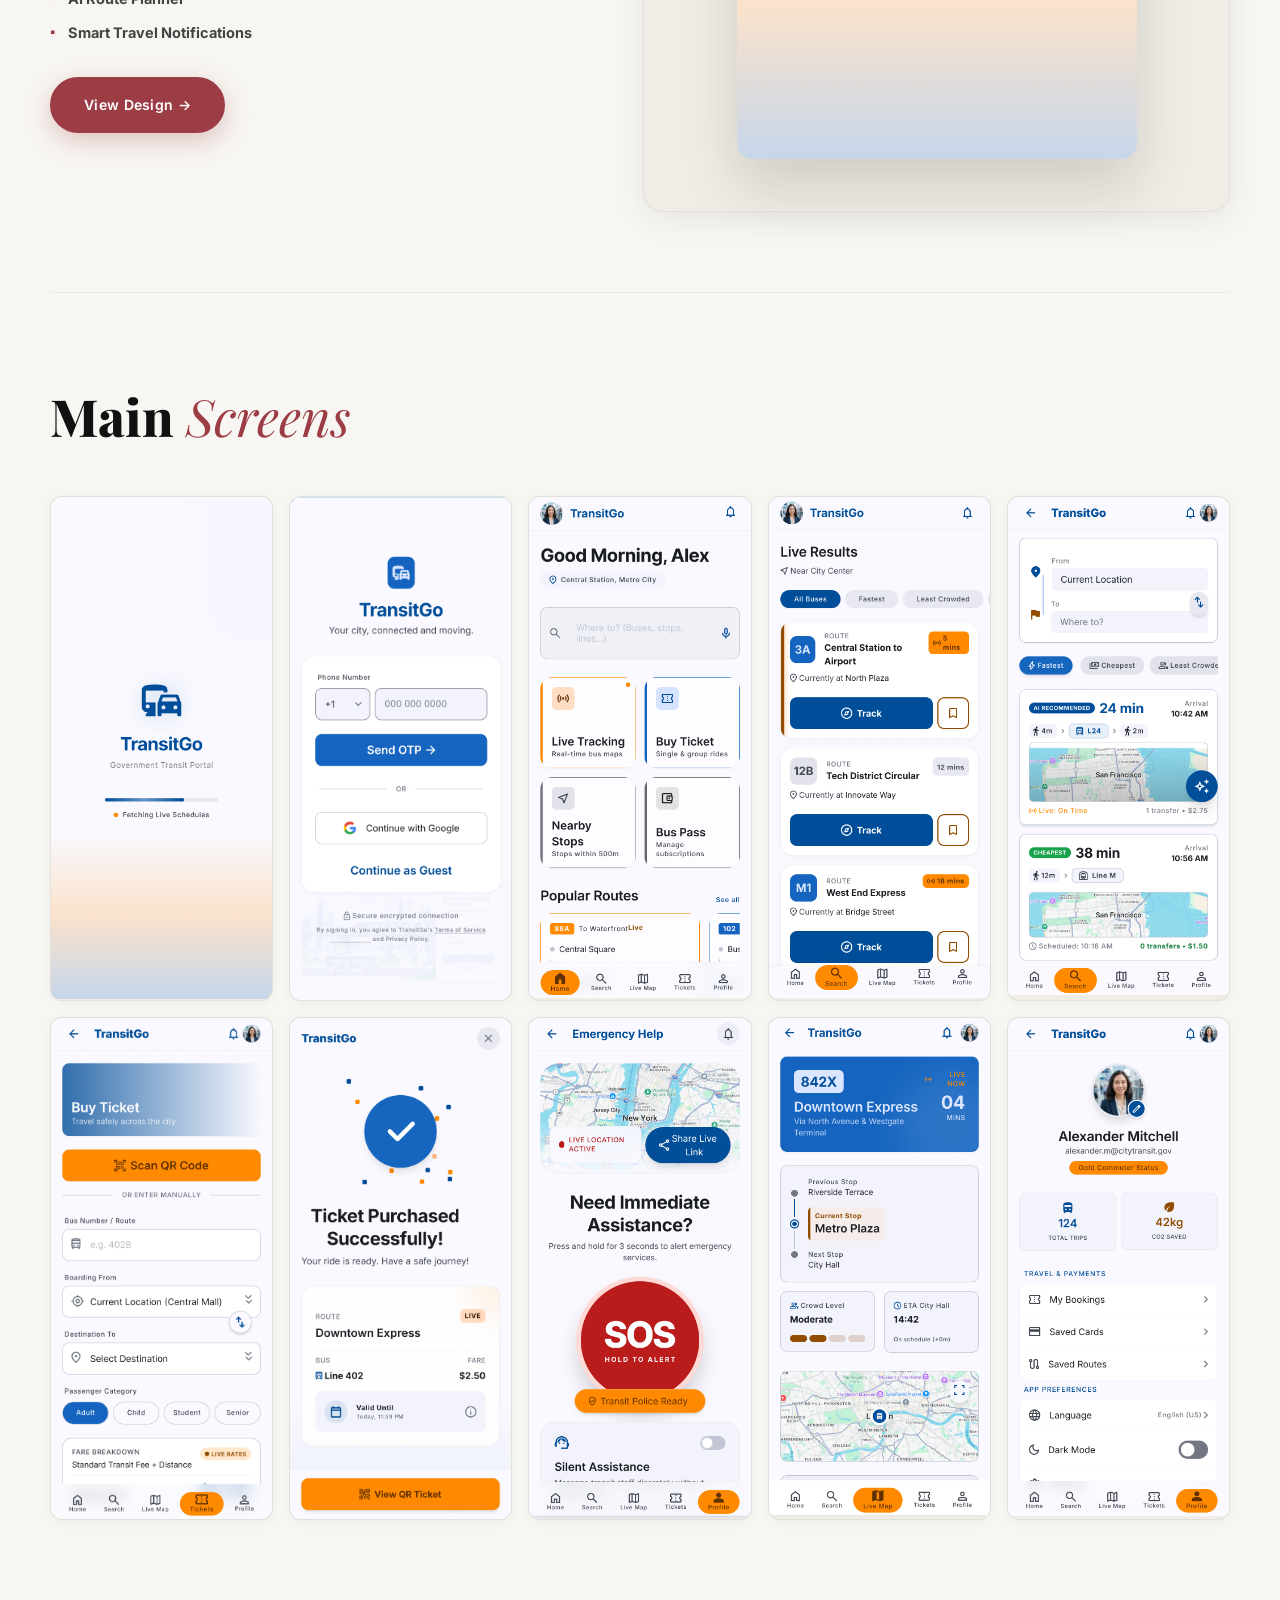
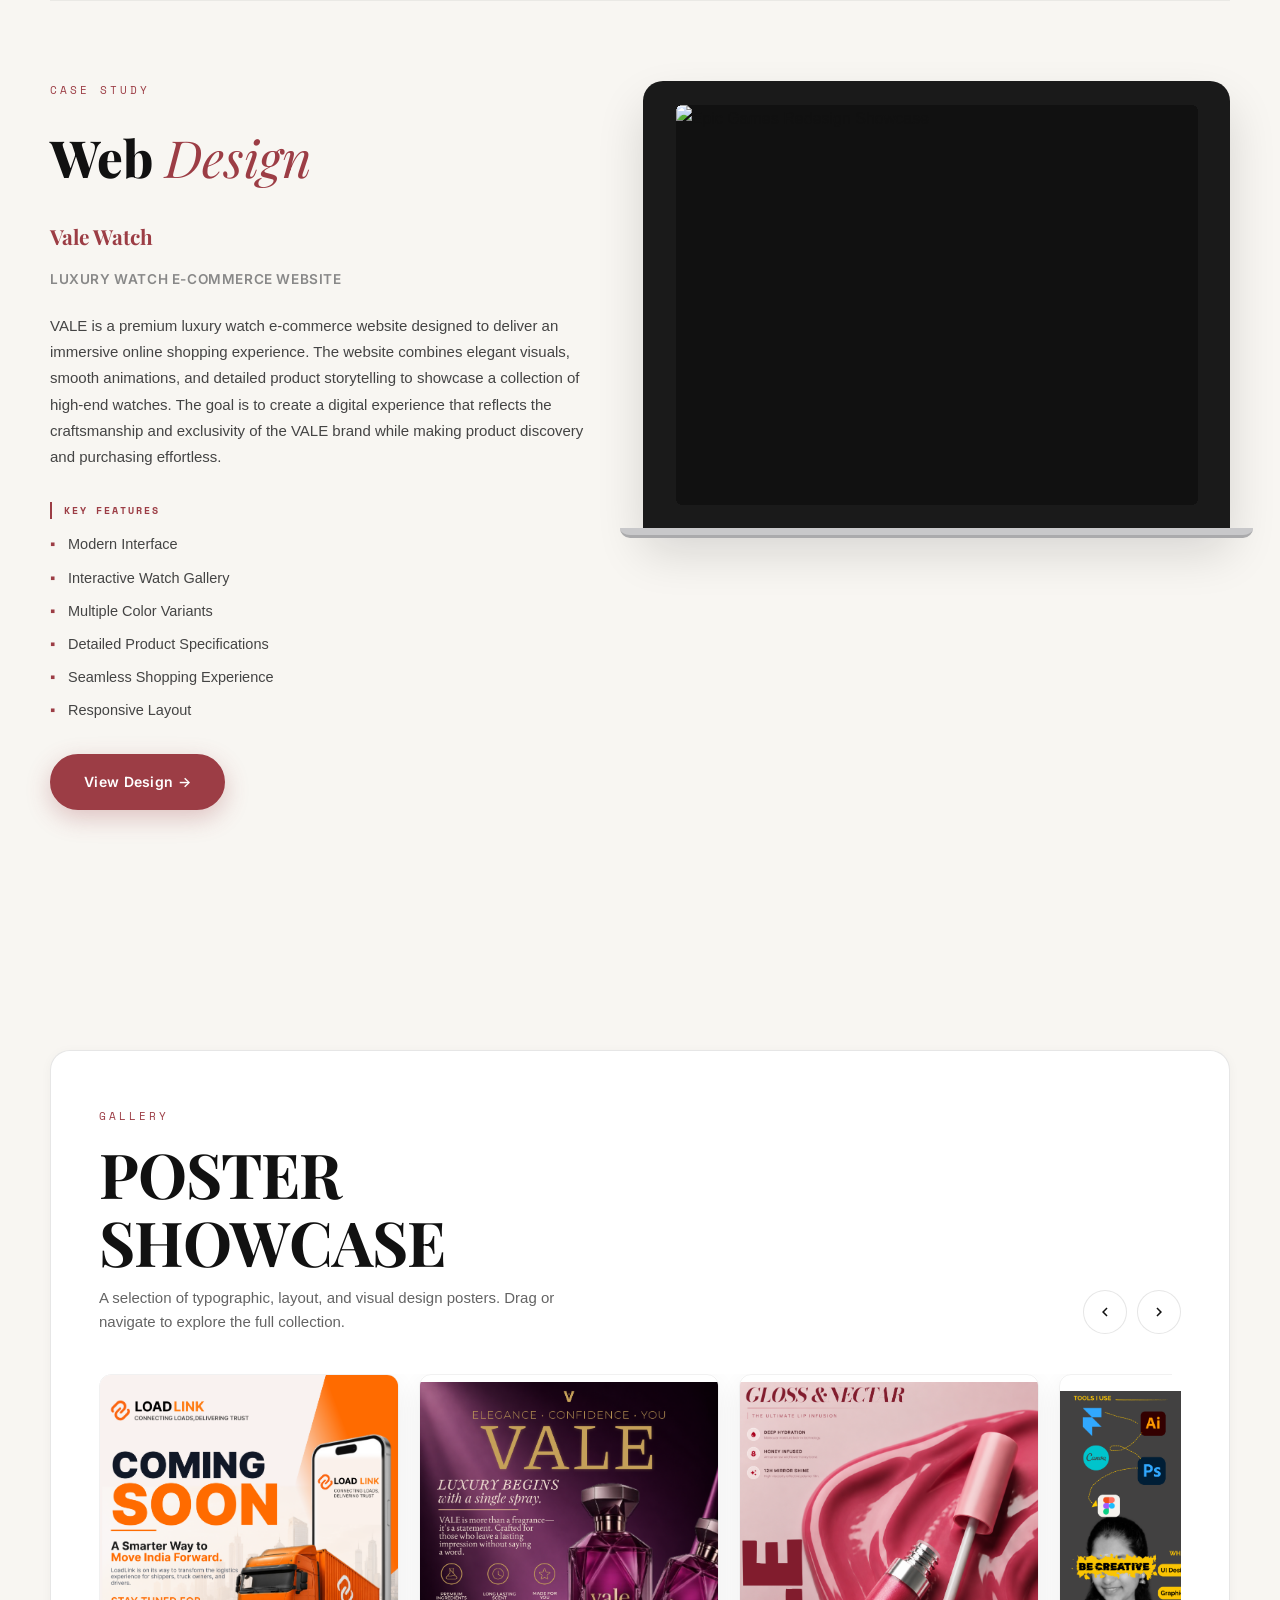
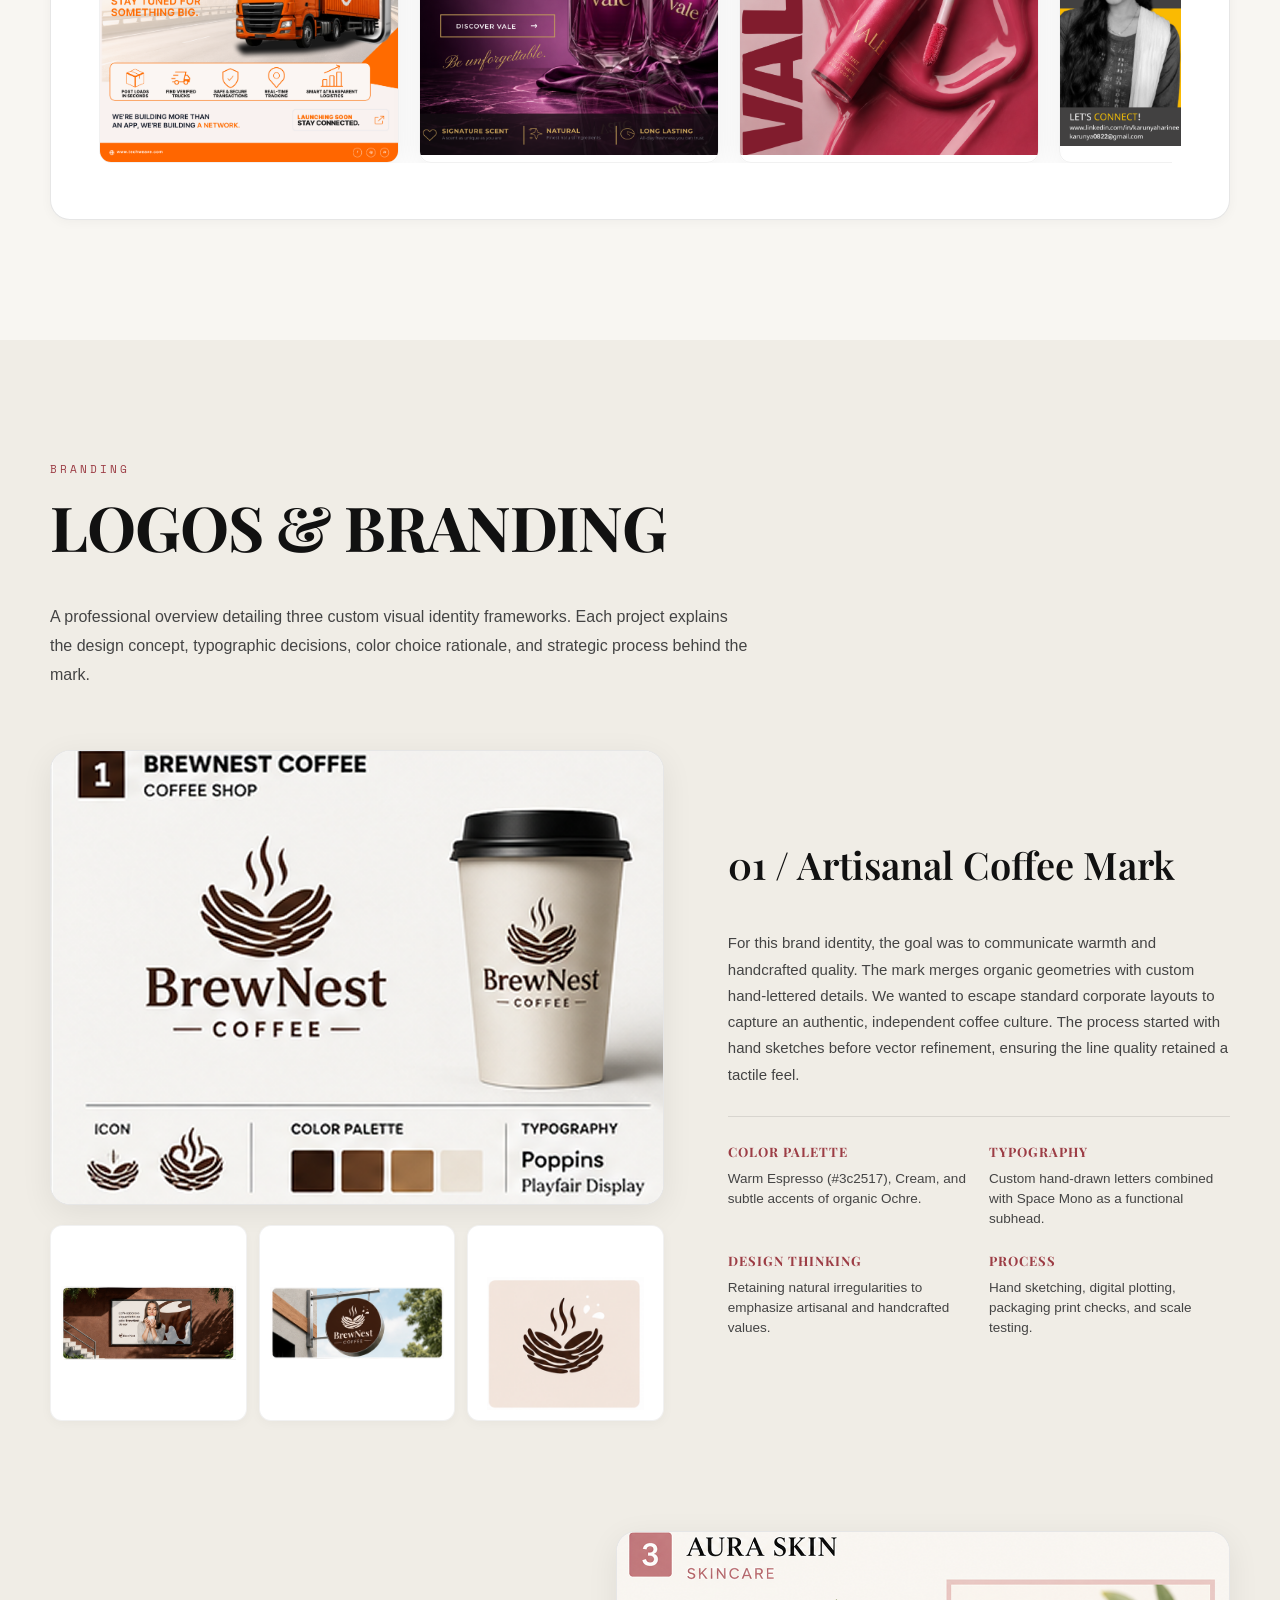
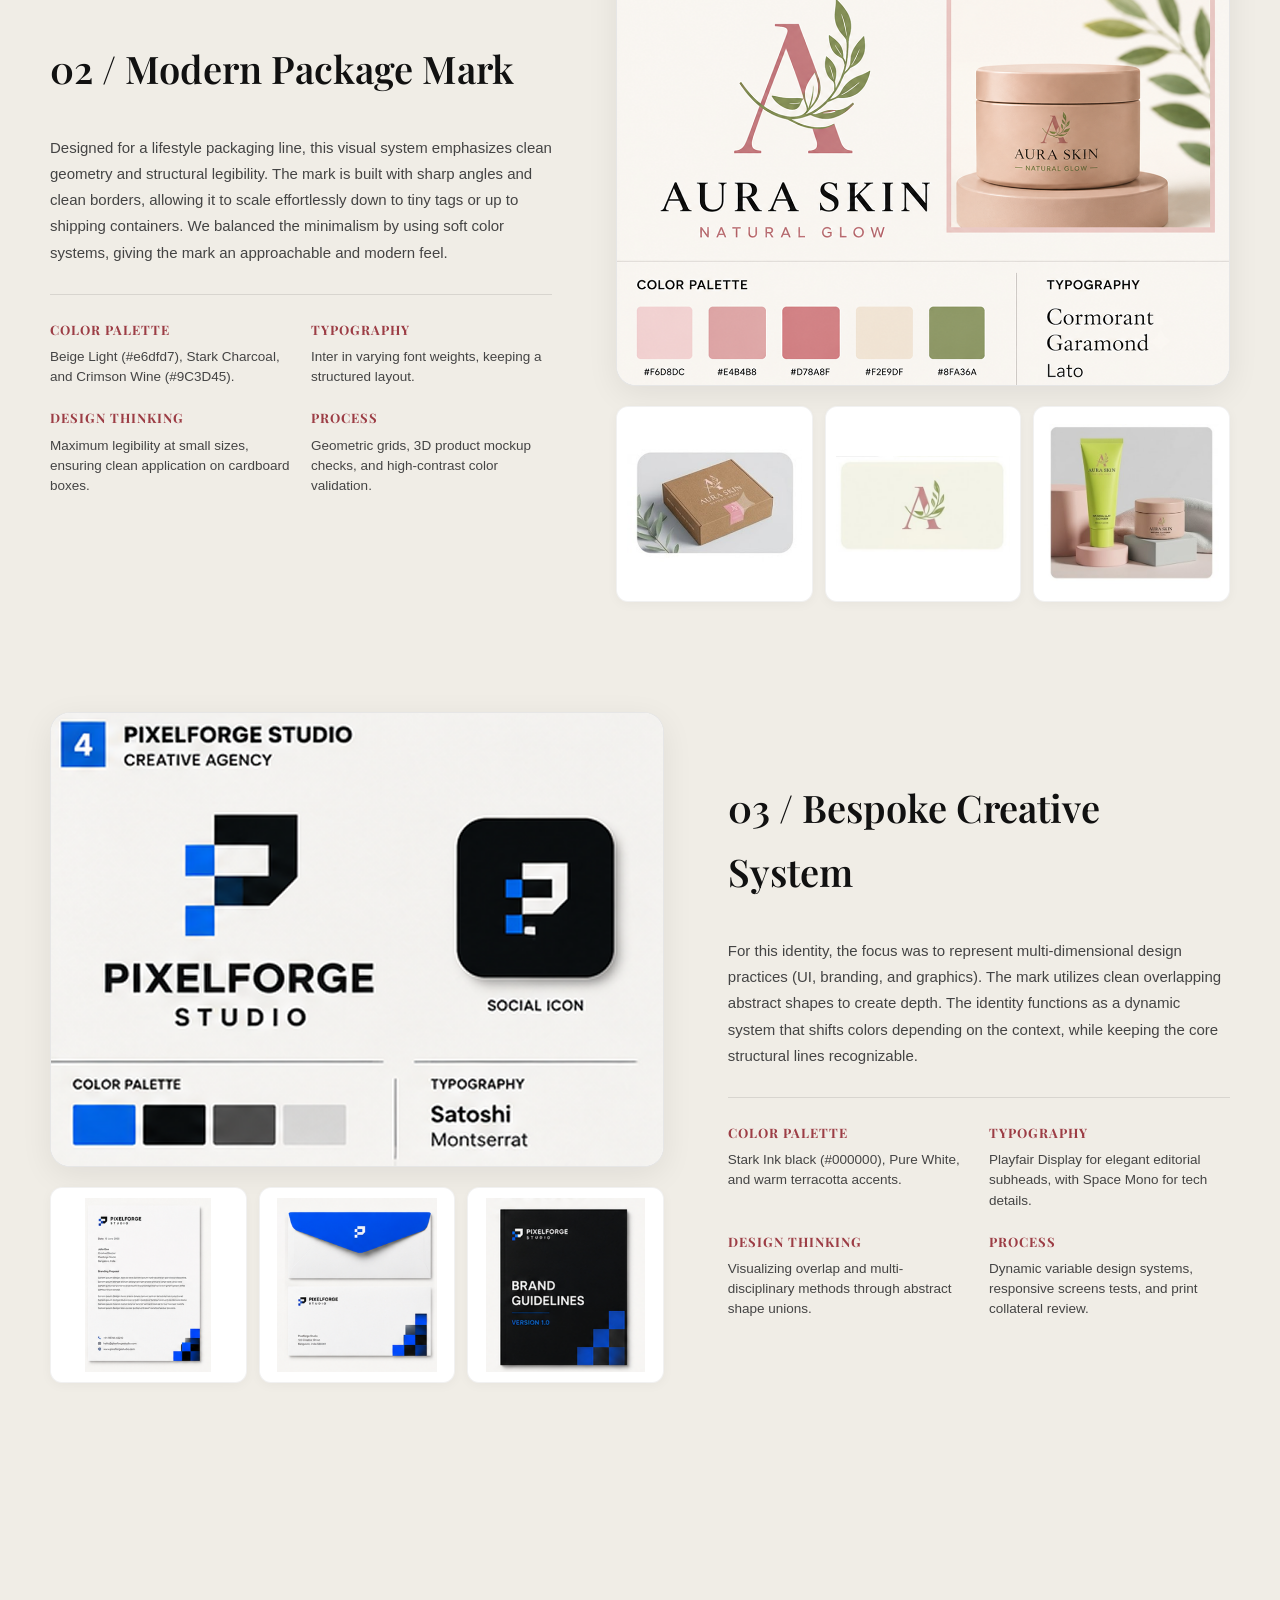
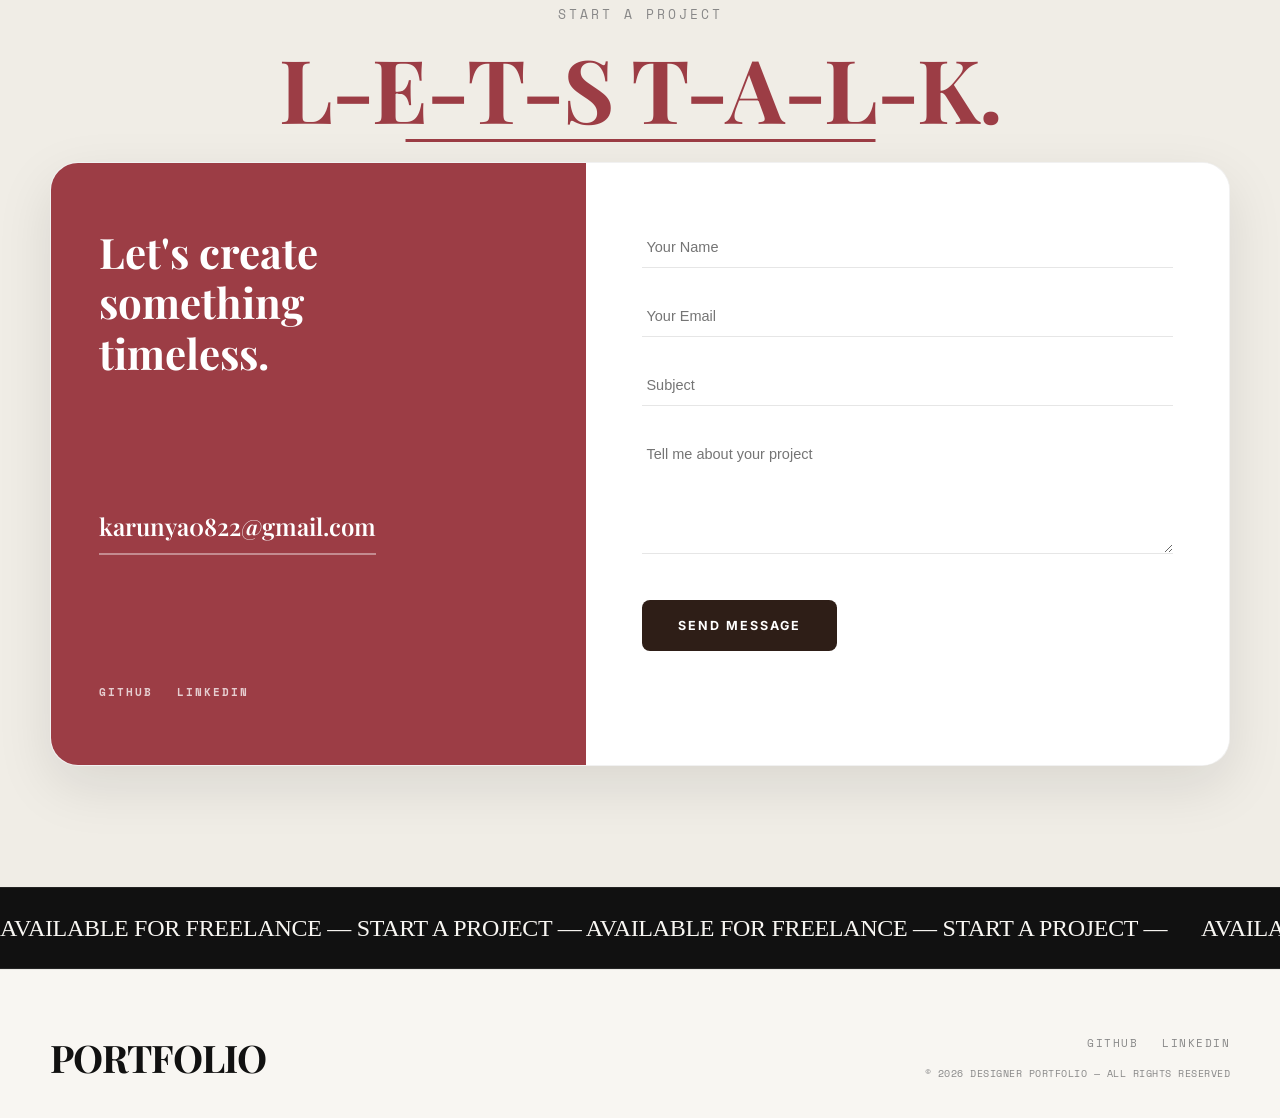
==== commit 647db7ee: "Update index.html" ====
--- a/index.html
+++ b/index.html
@@ -46,9 +46,15 @@
   </nav>
 
   <!-- ================= HERO SECTION ================= -->
- <section class="hero" id="top(2)">
-  <img class="hero__photo hero__photo--desktop" src="pic/top 1.png" alt="Hero Background Image" />
-  <img class="hero__photo hero__photo--mobile" src="pic/top-mobile.png" alt="Hero Background Image Mobile" />
+<section class="hero" id="top">
+  <img class="hero__photo hero__photo--desktop"
+       src="pic/top (2).png"
+       alt="Hero Background Image">
+
+  <img class="hero__photo hero__photo--mobile"
+       src="pic/pic 2.png"
+       alt="Hero Background Image Mobile">
+
   <div class="hero__content">
   </div>
 </section>
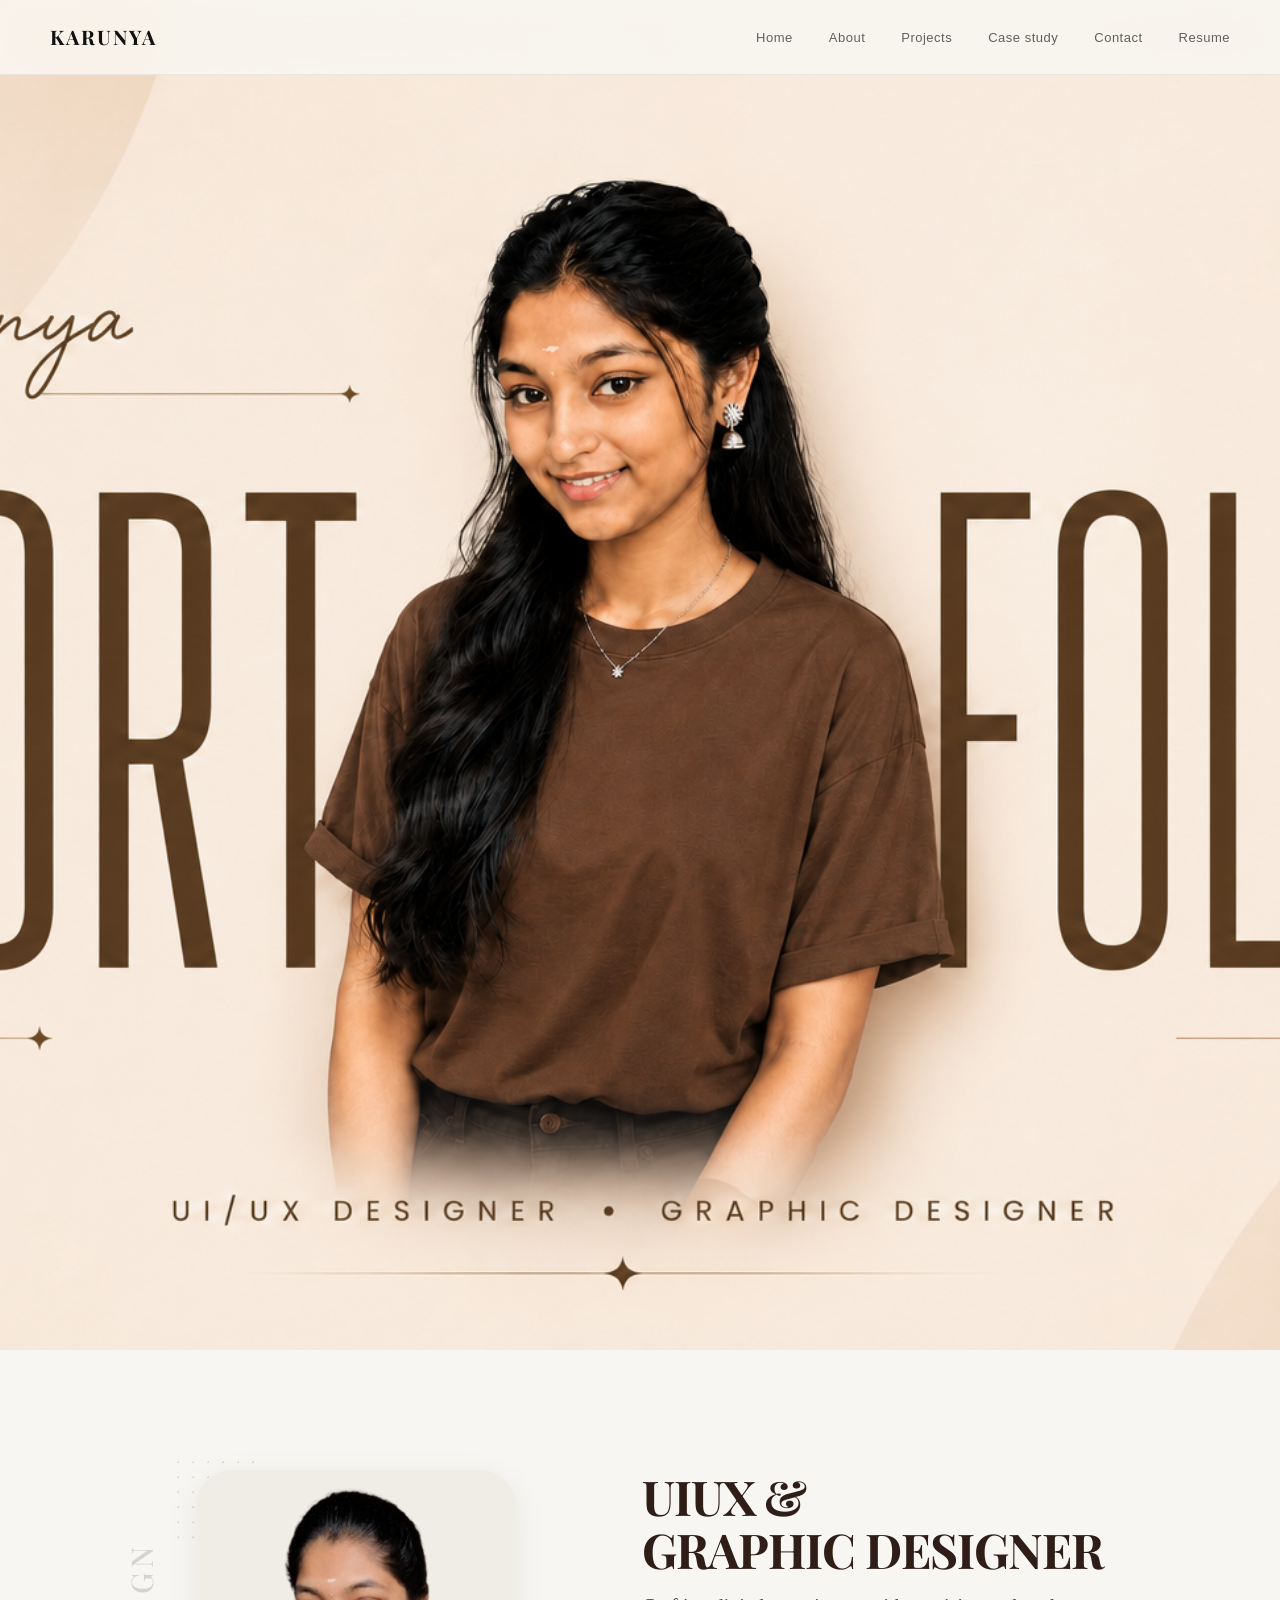
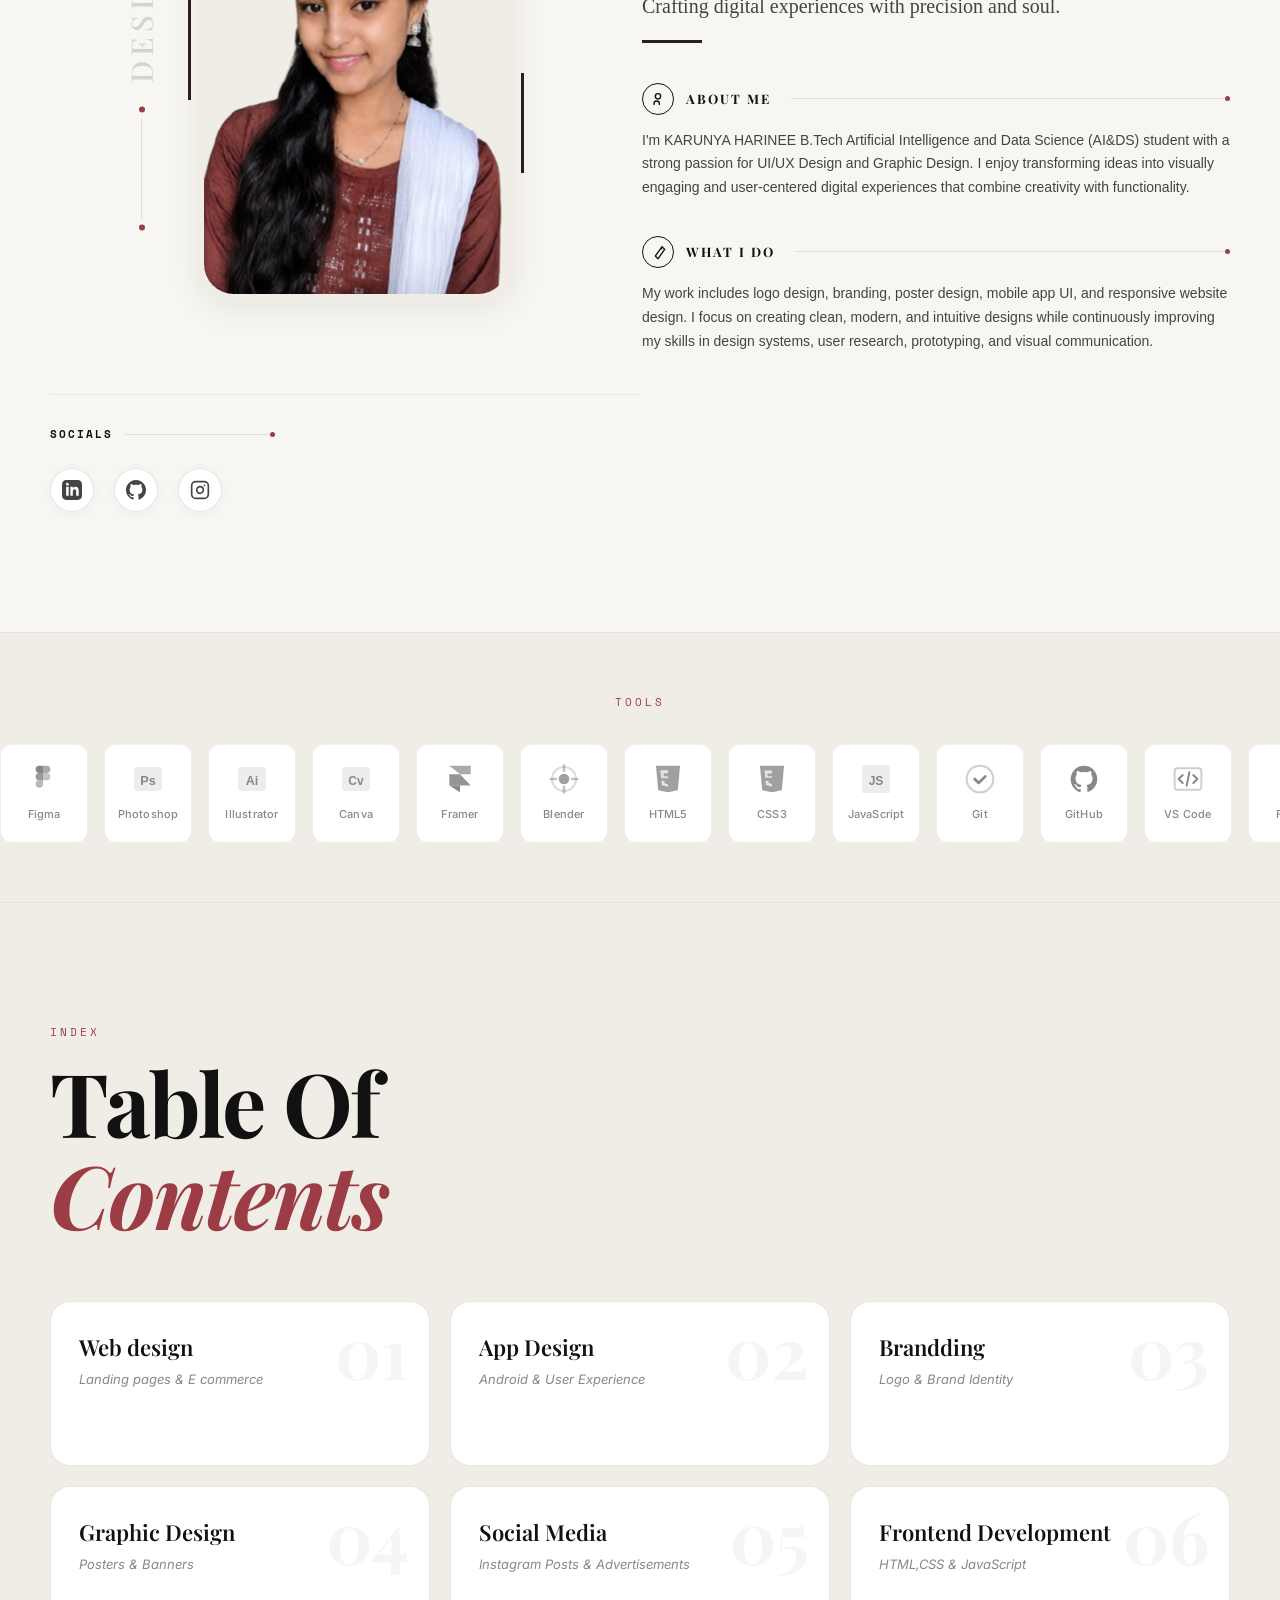
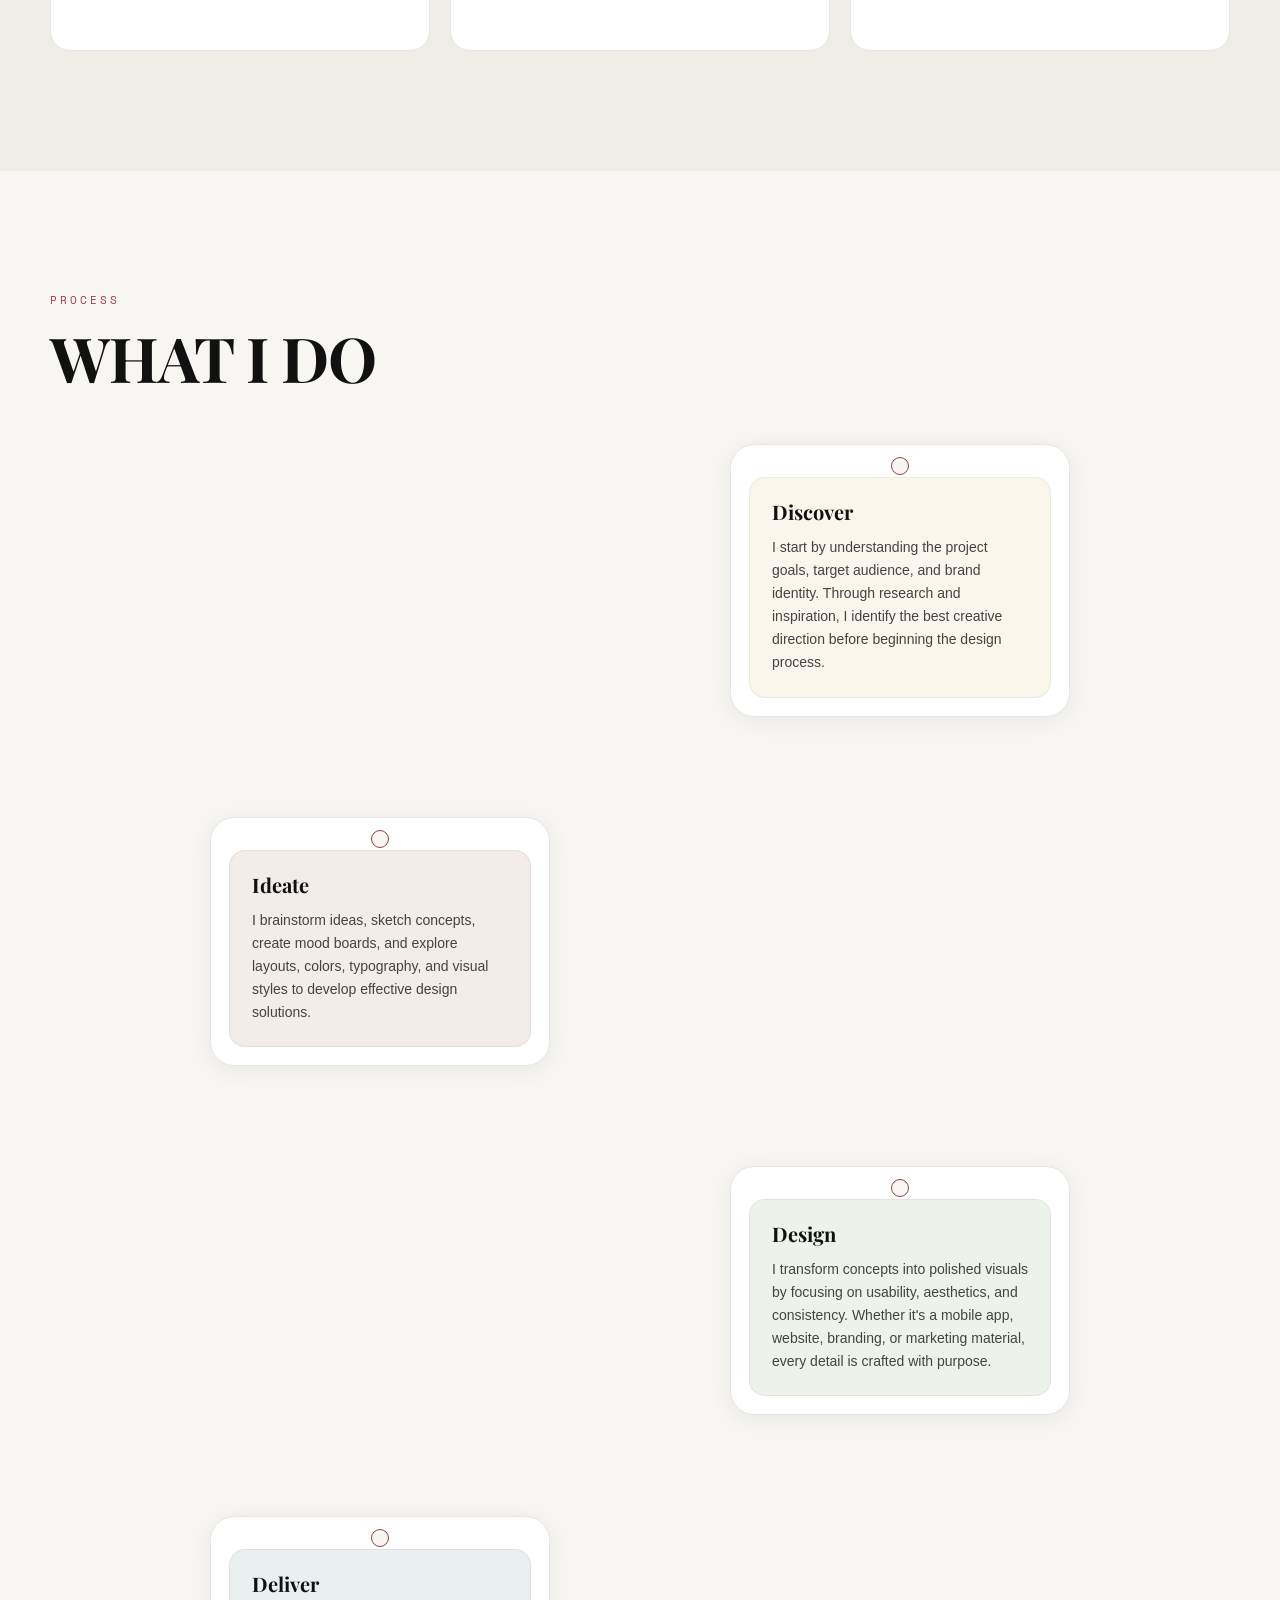
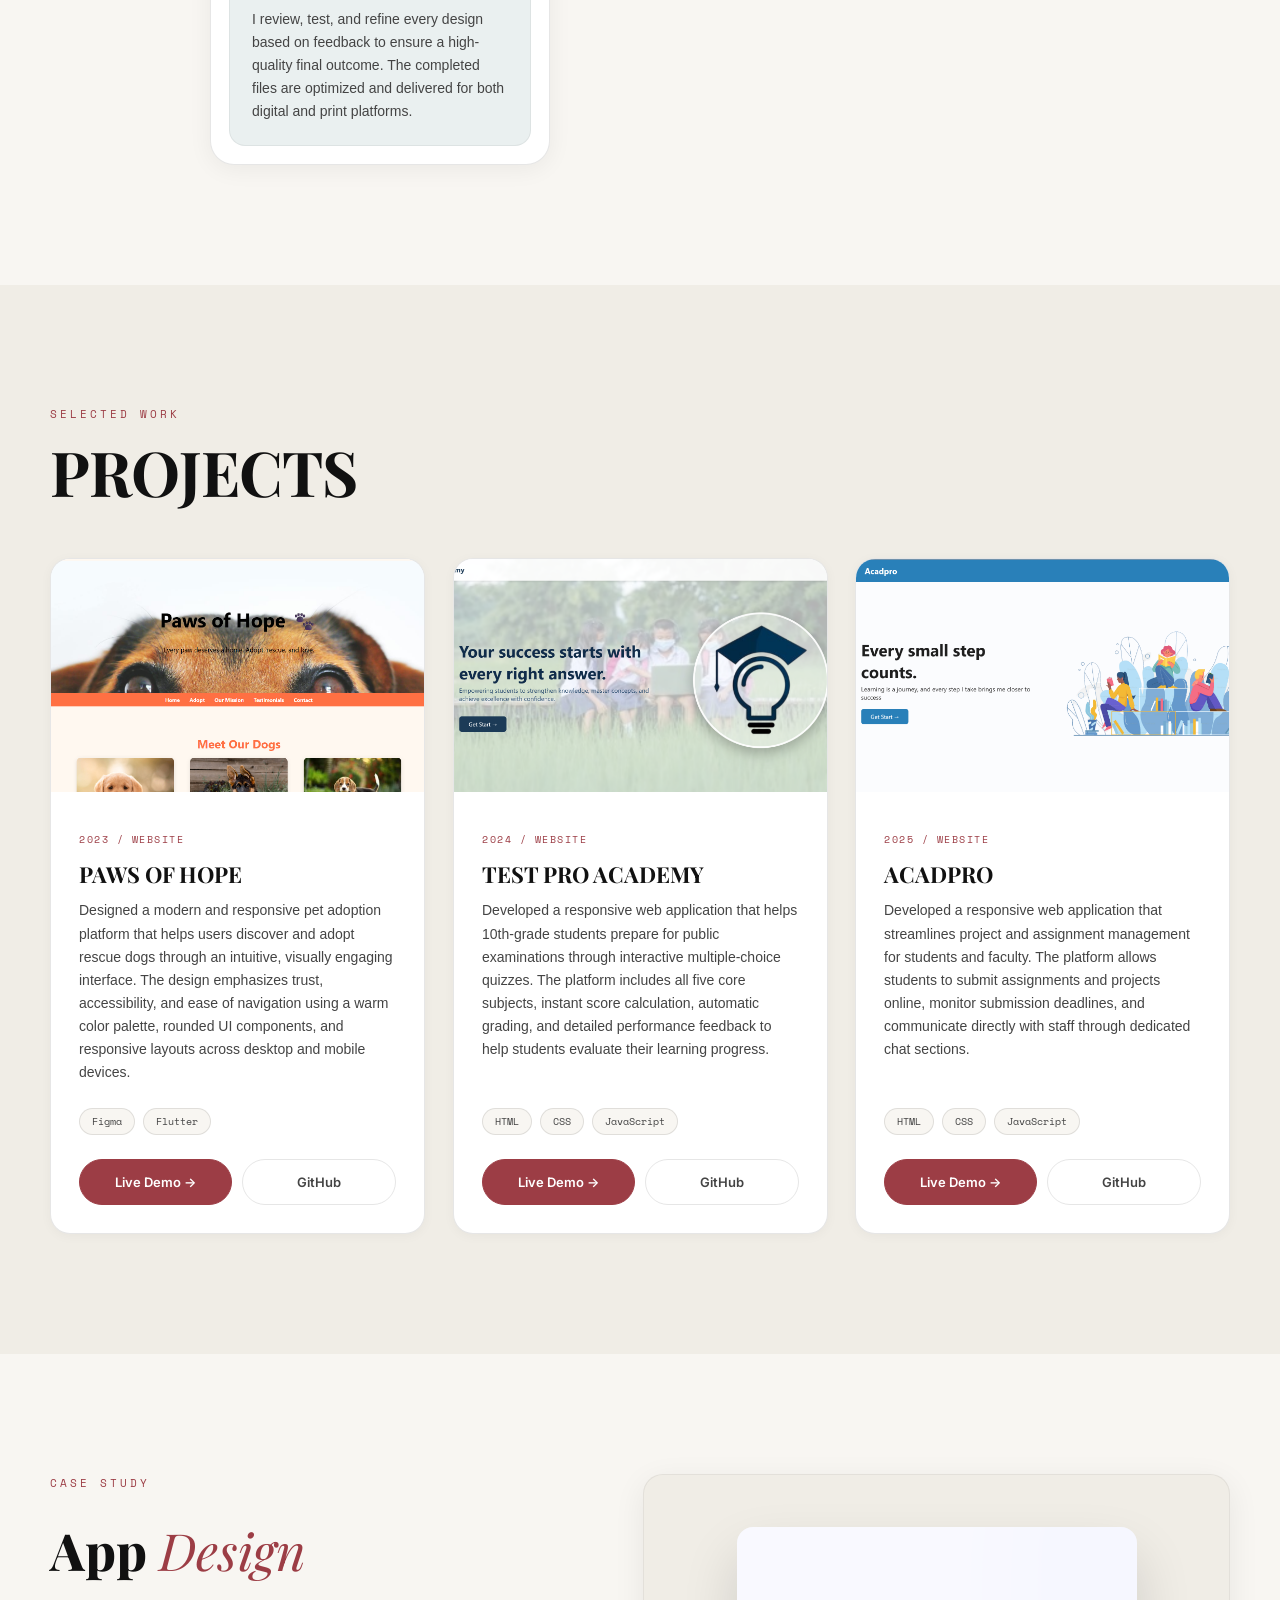
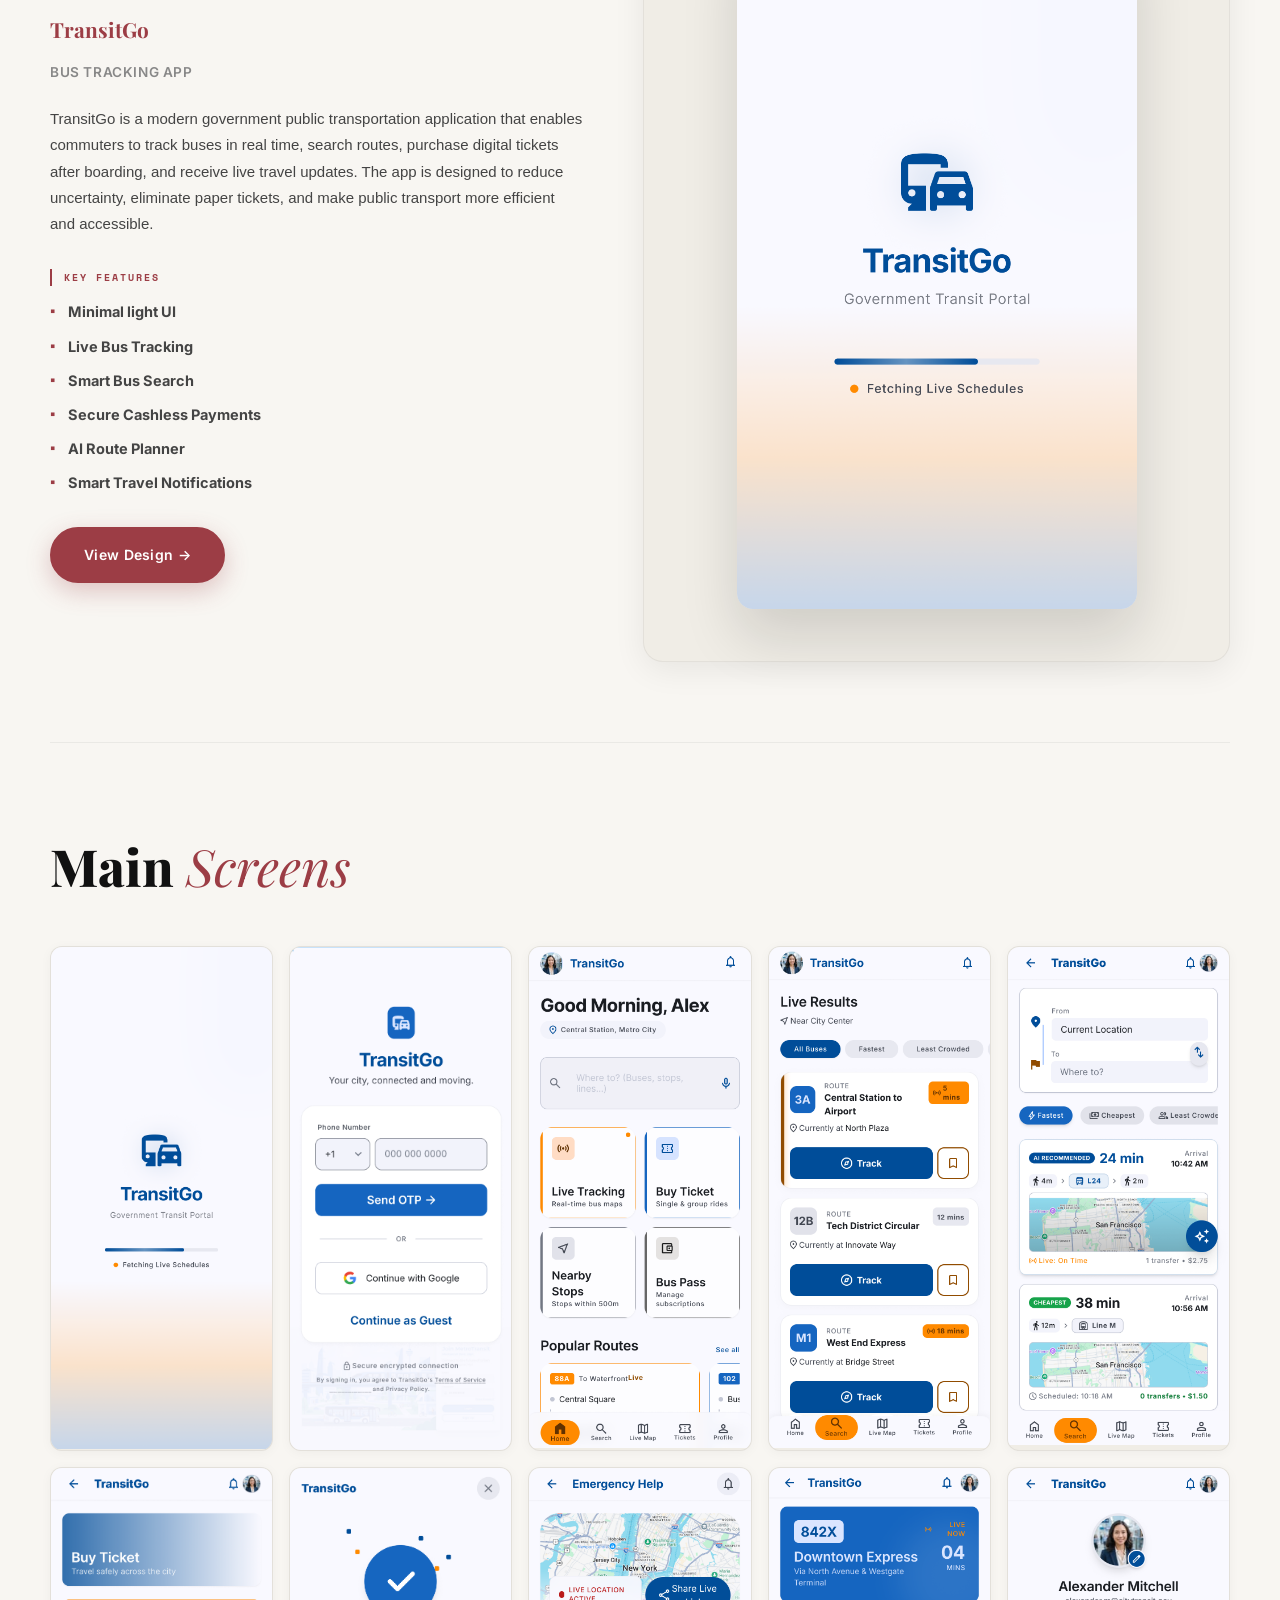
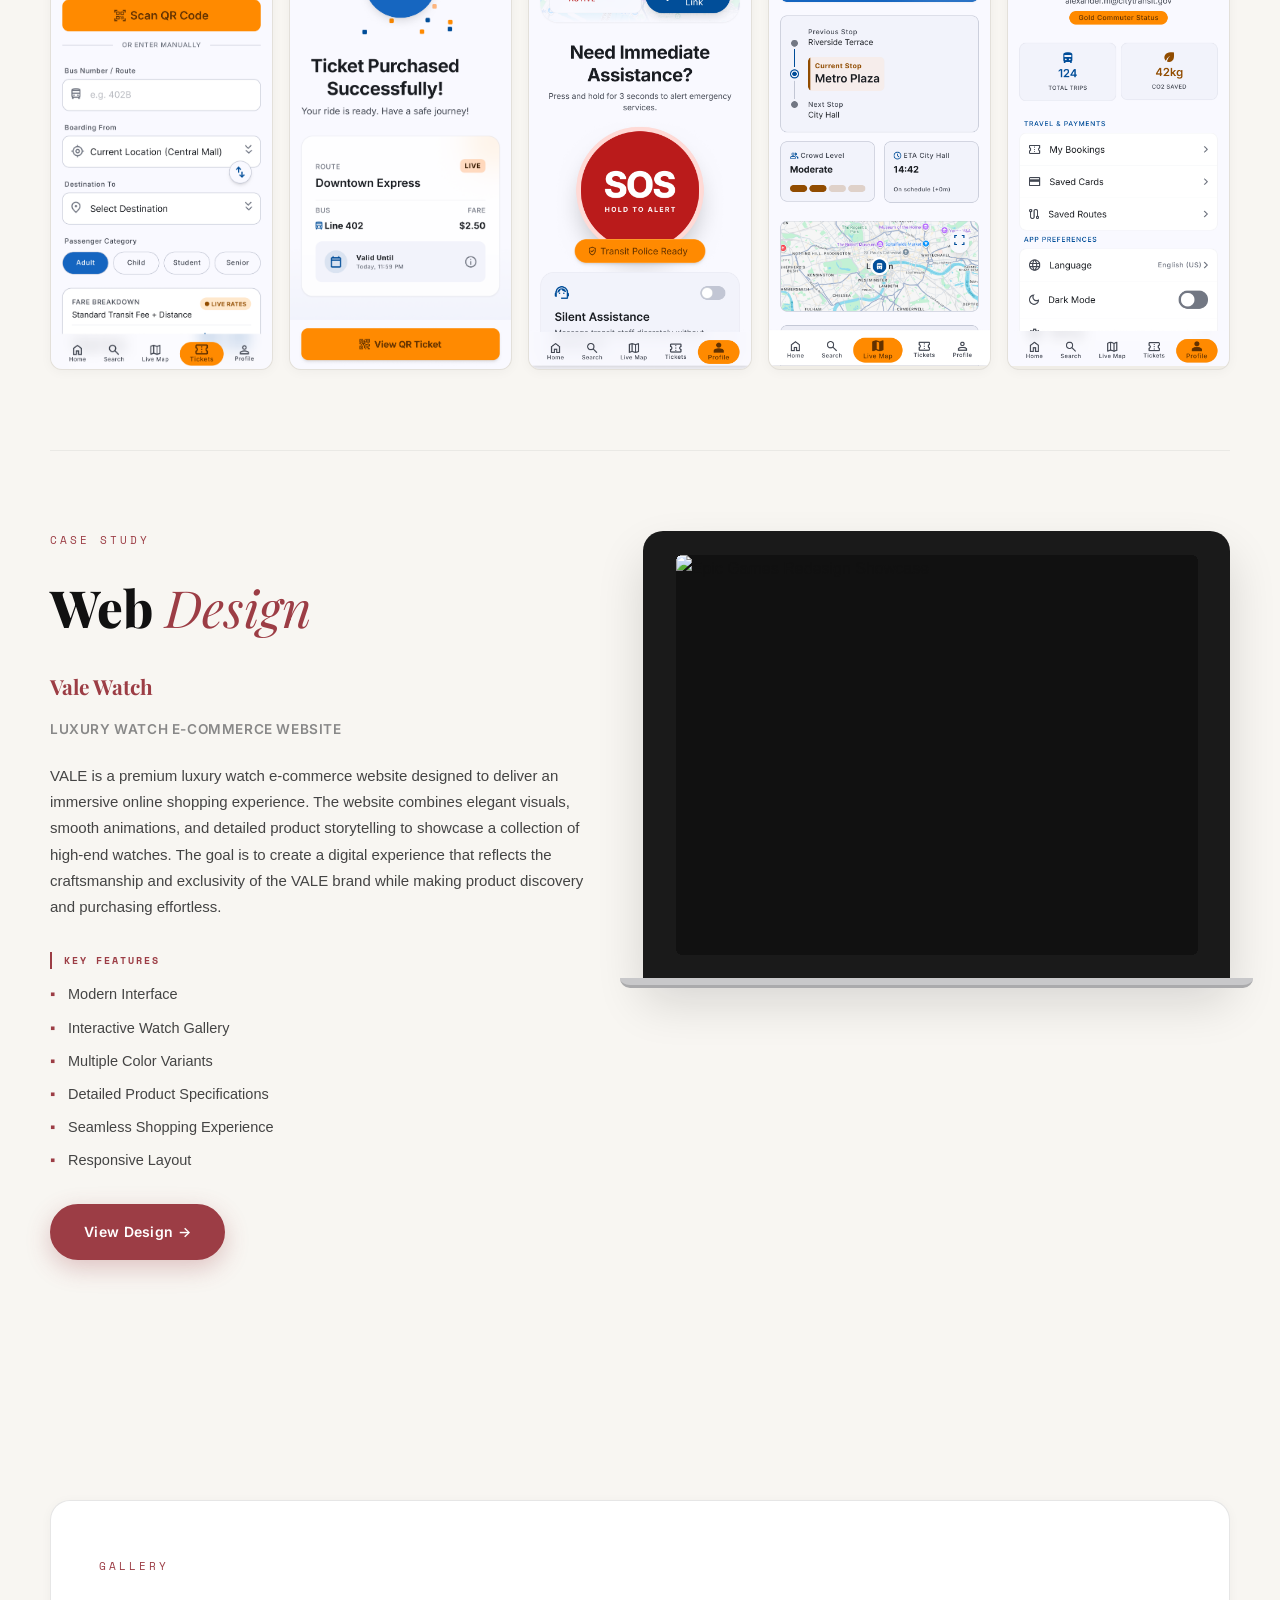
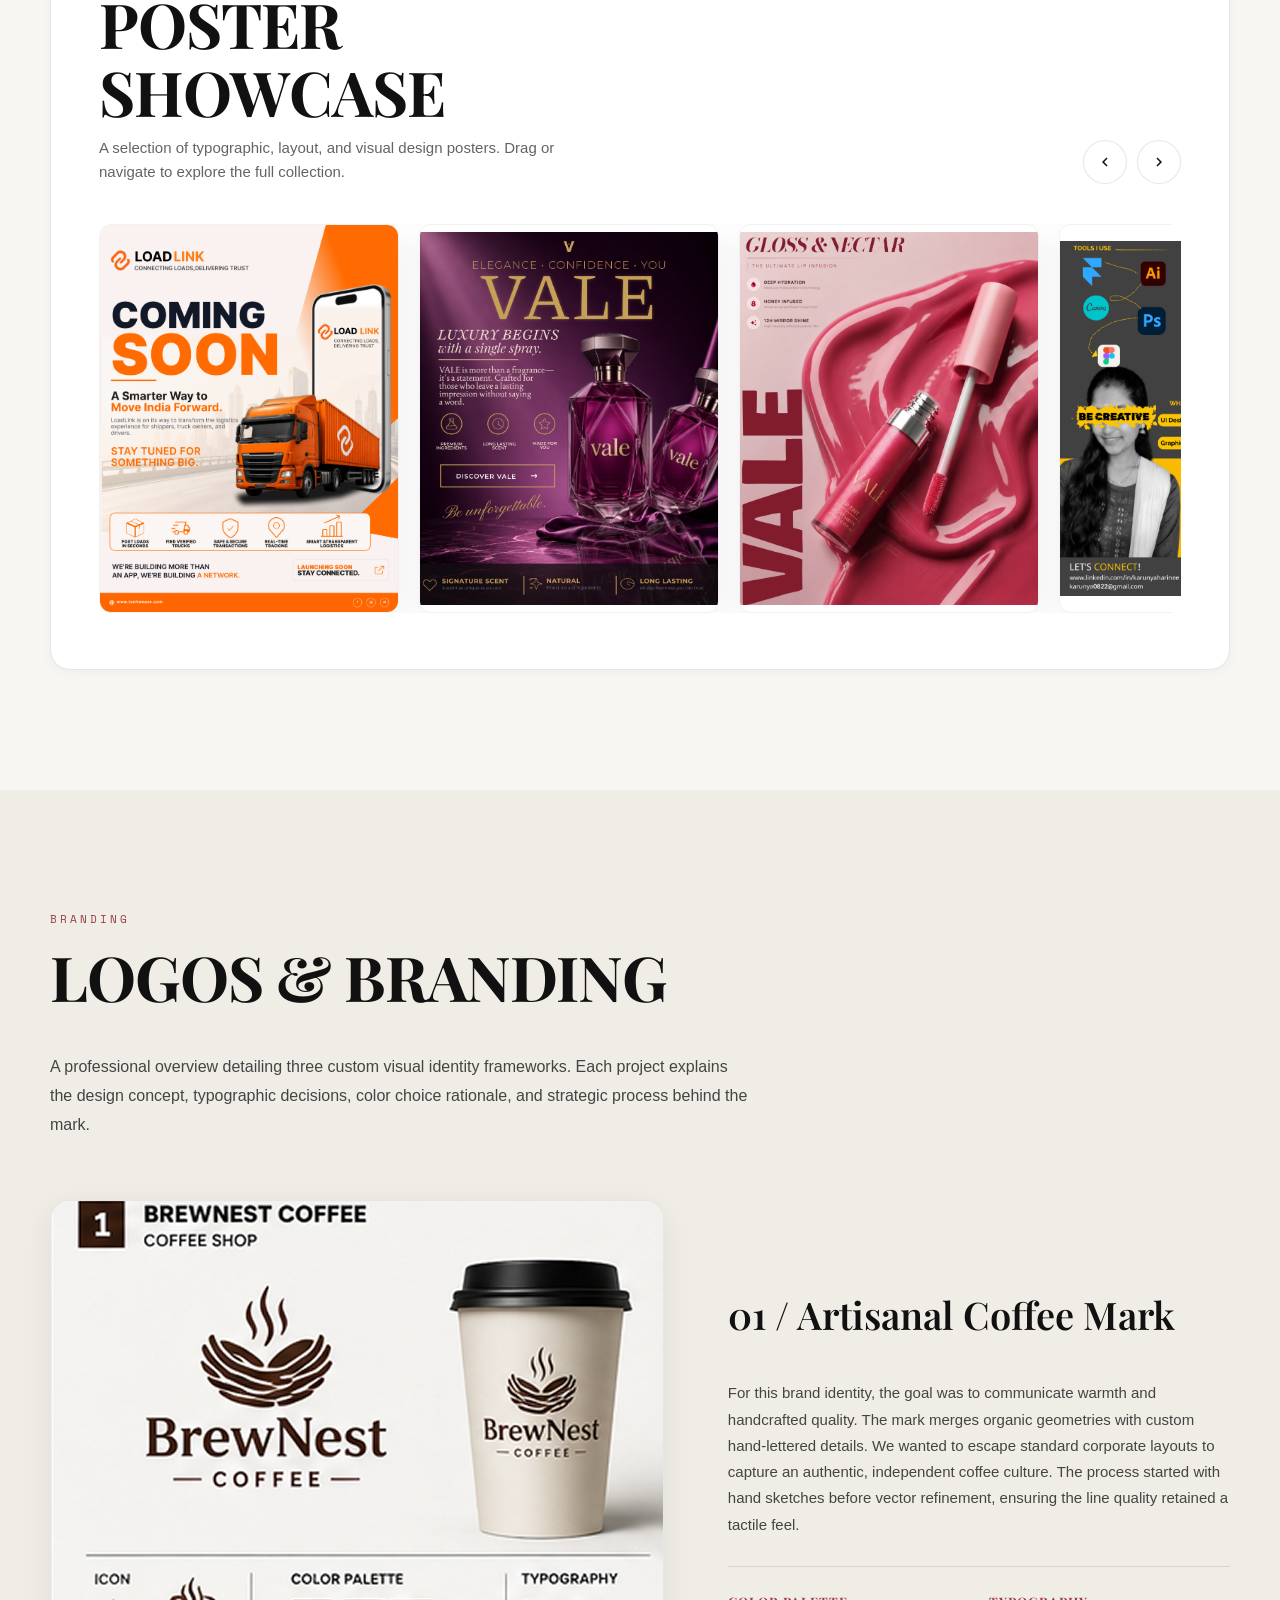
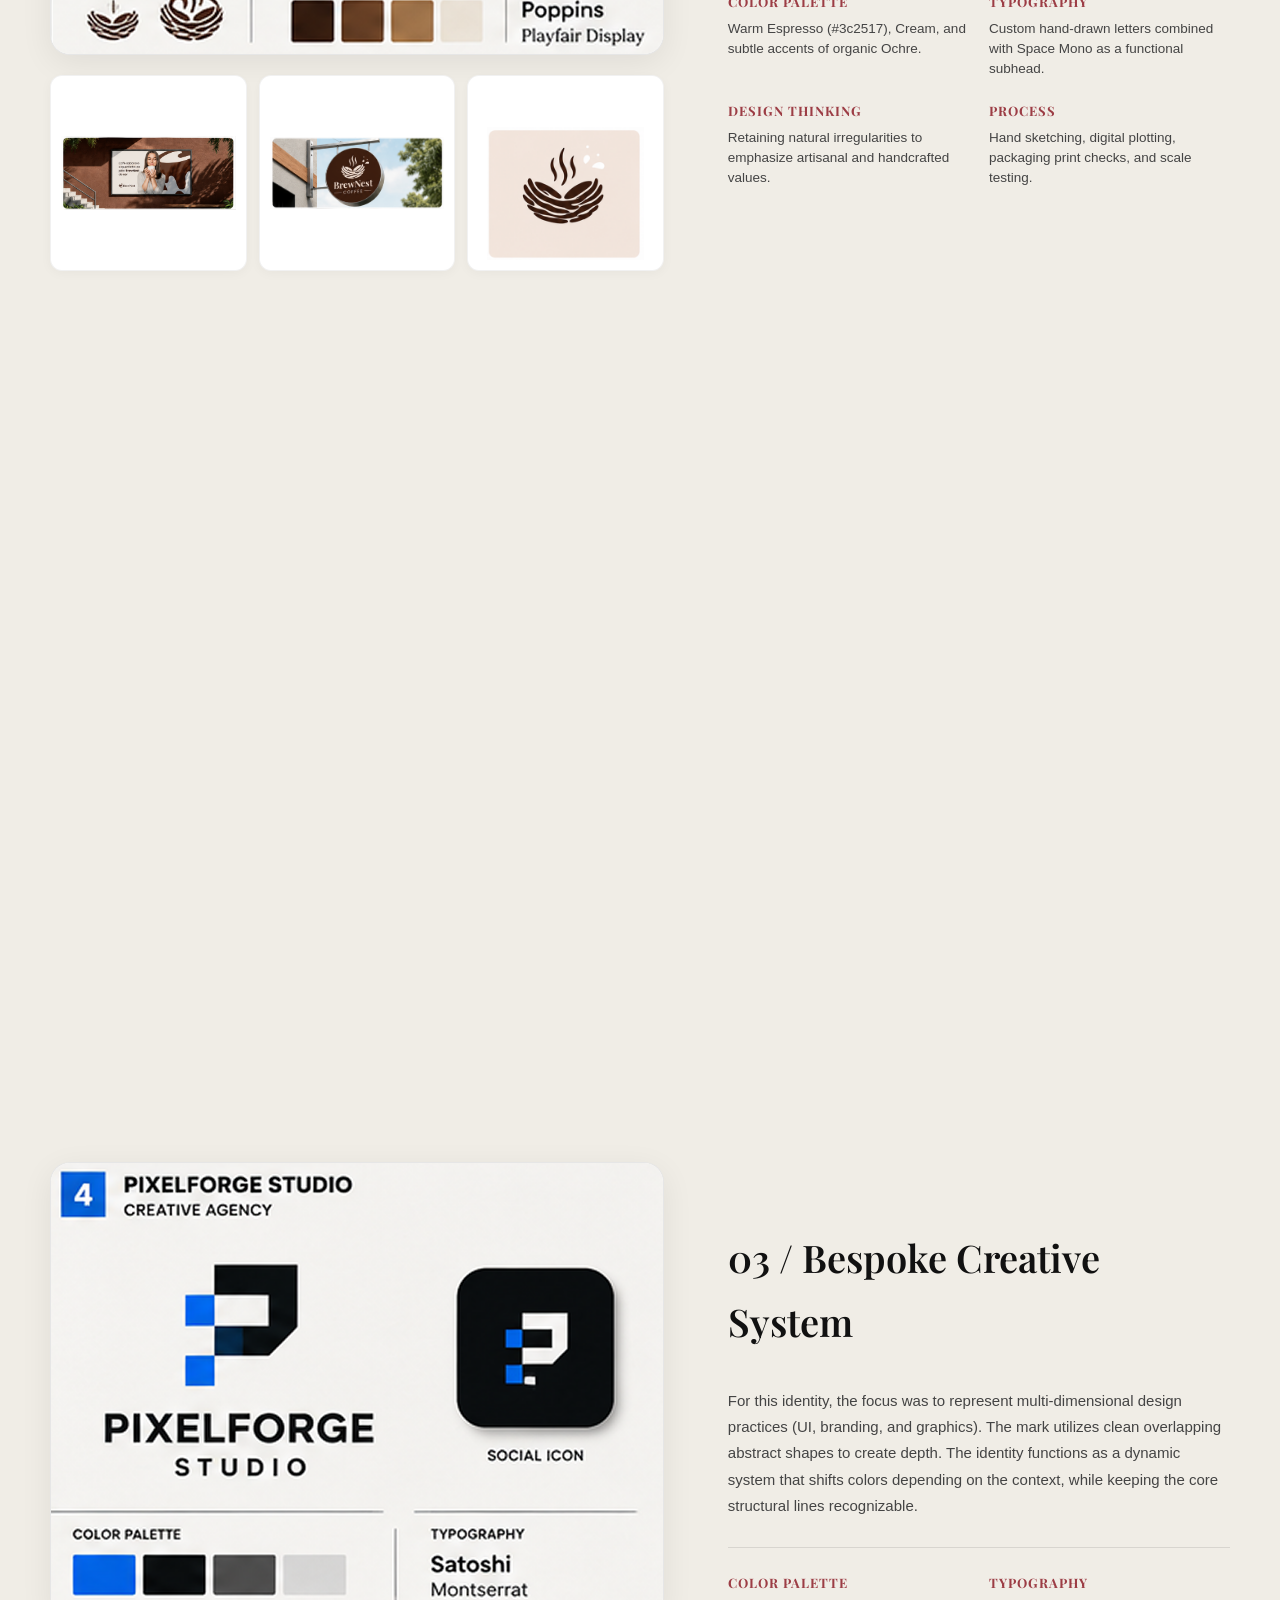
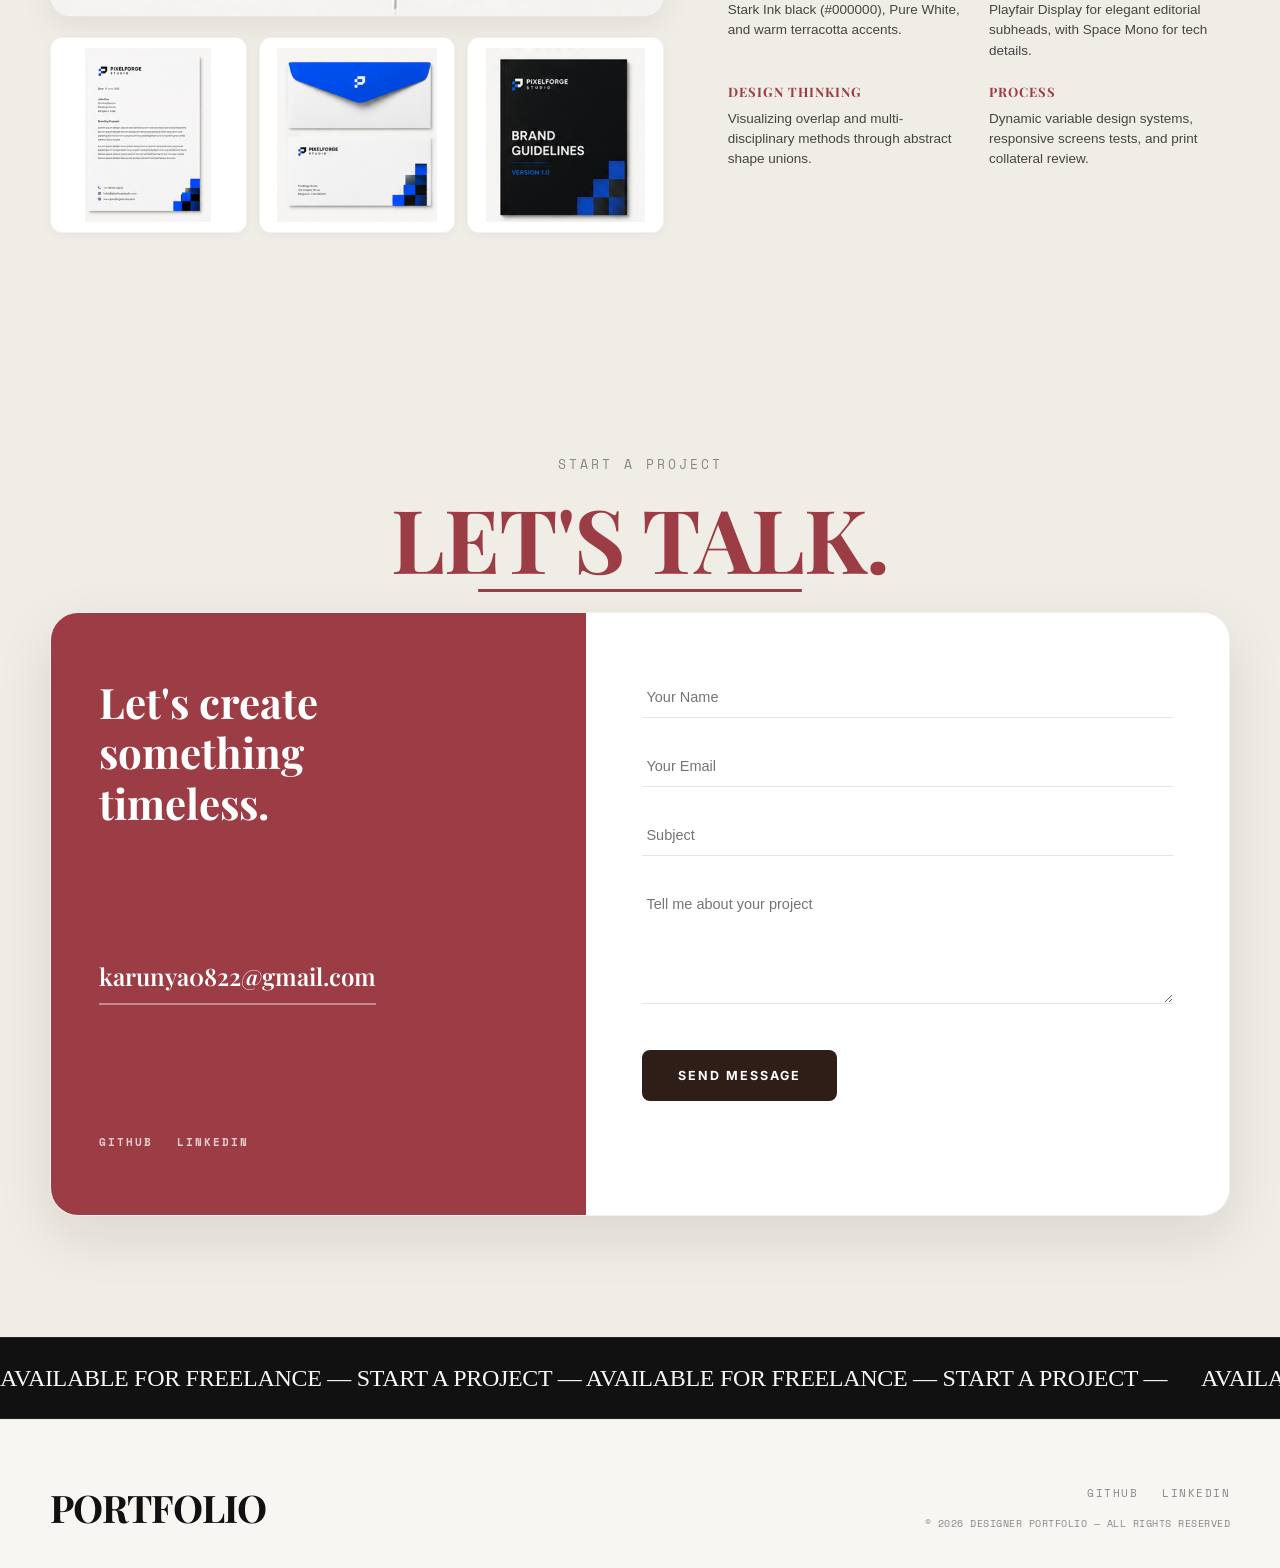
==== commit 366ca132: "Update index.html" ====
--- a/index.html
+++ b/index.html
@@ -963,7 +963,7 @@
   <section class="footer-cta">
     <div class="wrap">
       <p class="footer-cta__label">START A PROJECT</p>
-      <a href="#contact" class="footer-cta__btn">L-E-T-S T-A-L-K.</a>
+      <a href="#contact" class="footer-cta__btn">LET'S TALK.</a>
     </div>
   </section>
 
--- a/style.css
+++ b/style.css
@@ -265,8 +265,8 @@
    ========================================================================== */
 .hero {
   position: relative;
-  height: 100vh;
-  min-height: 620px;
+  height: 150vh;
+  min-height: 690px;
   width: 100%;
   display: flex;
   align-items: center;
@@ -355,7 +355,32 @@
     font-size: clamp(38px, 14vw, 70px);
   }
 }
-
+.hero__photo--desktop {
+  display: block;
+}
+
+.hero__photo--mobile {
+  display: none;
+}
+
+
+@media (max-width: 768px) {
+  .hero {
+    height: auto;
+    min-height: 100vh;
+  }
+
+  .hero__photo--mobile {
+    display: block;
+    width: 100%;
+    height: auto;
+    object-fit: contain;
+  }
+
+  .hero__photo--desktop {
+    display: none;
+  }
+}
 /* ==========================================================================
    ABOUT SECTION (REDESIGNED)
    ========================================================================== */
